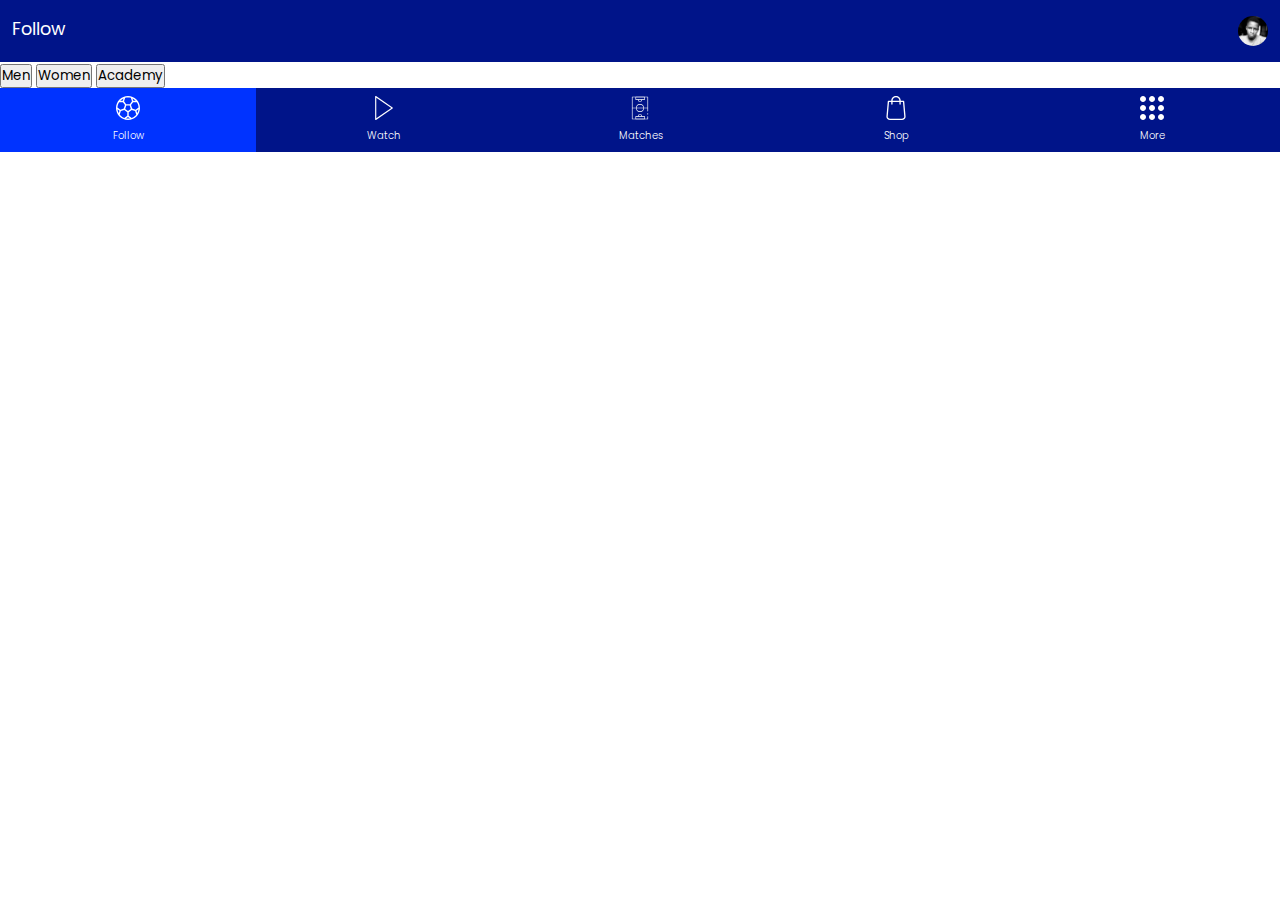
==== pages/matches.html @ c403ca32 "Third commit" ====
<!DOCTYPE html>
<html lang="en">
<head>
    <meta charset="UTF-8">
    <meta http-equiv="X-UA-Compatible" content="IE=edge">
    <meta name="viewport" content="width=device-width, initial-scale=1.0">
    <link rel="stylesheet" href="../css/style.css">
    <title>Document</title>
</head>
<body>

    <nav class="top-nav">
        <a href="#">Follow</a>

        <div class="profile-image">
            <img src="../images/7aq6eh.jpg" alt="">
        </div>
    </nav>

    <main>

        <div class="men-women-academy">

            <div class="box">
                <button class="card">Men</button>
                <button class="card">Women</button>
                <button class="card">Academy</button>
            </div>

        </div>

        <div class="men-schedule">
            <div class="schedule"></div>
            <div class="schedule"></div>
            <div class="schedule"></div>
            <div class="schedule"></div>
        </div>

        <div class="women-schedule">
            <div class="schedule"></div>
            <div class="schedule"></div>
            <div class="schedule"></div>
            <div class="schedule"></div>
        </div>

        <div class="academy-schedule">
            <div class="schedule"></div>
            <div class="schedule"></div>
            <div class="schedule"></div>
            <div class="schedule"></div>
        </div>
        

    </main>

    <footer class="bottom-nav">
        
        <button onclick="document.location='./index.html'" class="menu active">
            
            <span class="icons">
                <svg id="Layer_1" enable-background="new 0 0 511.533 511.533" height="512" viewBox="0 0 511.533 511.533" width="512" xmlns="http://www.w3.org/2000/svg"><path d="m436.621 74.912c-48.308-48.308-112.537-74.912-180.854-74.912s-132.547 26.604-180.855 74.912-74.912 112.537-74.912 180.855 26.604 132.546 74.912 180.854 112.537 74.912 180.854 74.912 132.547-26.604 180.854-74.912c48.308-48.308 74.912-112.537 74.912-180.854s-26.603-132.547-74.911-180.855zm.125 240.114 43.062-31.137c-3.574 28.944-12.662 56.616-26.732 81.786zm-20.201-22.413-71.515-23.563-24.828-76.415 44.441-60.748 80.028.136c22.188 33.721 34.863 72.757 36.635 113.762zm-160.778 25.933-59.706-43.379 22.806-70.189h73.801l22.806 70.189zm-89.237-49.577-71.628 23.199-64.651-47.027c1.886-40.986 14.672-79.987 36.961-113.654l80.007.091 44.13 61.006zm-108.384 96.142c-13.993-25.204-23.002-52.898-26.495-81.855l42.968 31.255zm362.893-263.128-53.077-.09-16.378-50.674c23.415 10.986 44.991 26.075 63.823 44.907 1.921 1.921 3.789 3.88 5.632 5.857zm-105.247-63.955 24.62 76.171-44.464 60.778h-80.31l-44.122-60.995 24.843-76.116c19.125-5.182 39.059-7.866 59.408-7.866 20.566 0 40.712 2.737 60.025 8.028zm-155.261 12.924-16.522 50.622-53.079-.06c1.703-1.817 3.427-3.619 5.196-5.388 18.988-18.988 40.766-34.166 64.405-45.174zm-81.13 345.779 24.751-76.025 71.621-23.197 64.993 47.22v75.288l-64.778 47.064c-29.628-11.17-56.803-28.614-79.863-51.674-5.957-5.957-11.526-12.198-16.724-18.676zm133.352 80.722 43.013-31.251 43.013 31.251c-14.029 2.692-28.414 4.08-43.013 4.08s-28.984-1.389-43.013-4.08zm122.791-10.371-64.778-47.064v-75.288l64.925-47.171 71.499 23.558 24.541 76.116c-5.083 6.298-10.519 12.371-16.323 18.175-23.061 23.06-50.236 40.504-79.864 51.674z"/>
                </svg>
            </span>
            
            <span class="description">
                Follow
            </span>

        </button>
        
        <button onclick="document.location='./pages/Watch.html'" class="menu">
            
            <span class="icons">
                <svg version="1.1" id="Capa_1" xmlns="http://www.w3.org/2000/svg" xmlns:xlink="http://www.w3.org/1999/xlink" x="0px" y="0px"
	 viewBox="0 0 41.999 41.999" style="enable-background:new 0 0 41.999 41.999;" xml:space="preserve">
<path d="M36.068,20.176l-29-20C6.761-0.035,6.363-0.057,6.035,0.114C5.706,0.287,5.5,0.627,5.5,0.999v40
	c0,0.372,0.206,0.713,0.535,0.886c0.146,0.076,0.306,0.114,0.465,0.114c0.199,0,0.397-0.06,0.568-0.177l29-20
	c0.271-0.187,0.432-0.494,0.432-0.823S36.338,20.363,36.068,20.176z M7.5,39.095V2.904l26.239,18.096L7.5,39.095z"/>
<g>
</g>
<g>
</g>
<g>
</g>
<g>
</g>
<g>
</g>
<g>
</g>
<g>
</g>
<g>
</g>
<g>
</g>
<g>
</g>
<g>
</g>
<g>
</g>
<g>
</g>
<g>
</g>
<g>
</g>
                </svg>

            </span>
            
            <span class="description">
                Watch
            </span>

        </button>
        
        <div onclick="document.location='./pages/matches.html'" class="menu">
            
            <span class="icons">
                <svg id="Icons" height="512" viewBox="0 0 74 74" width="512" xmlns="http://www.w3.org/2000/svg"><path d="m61 72h-48a1 1 0 0 1 -1-1v-68a1 1 0 0 1 1-1h48a1 1 0 0 1 1 1v43.53a1 1 0 0 1 -2 0v-42.53h-46v66h46v-6.53a1 1 0 0 1 2 0v7.53a1 1 0 0 1 -1 1z"/><path d="m61 57.47a1 1 0 0 1 -1-1v-2.94a1 1 0 0 1 2 0v2.94a1 1 0 0 1 -1 1z"/><path d="m51 12h-27a1 1 0 0 1 -1-1v-8a1 1 0 0 1 1-1h27a1 1 0 0 1 1 1v8a1 1 0 0 1 -1 1zm-26-2h25v-6h-25z"/><path d="m37 18a7.008 7.008 0 0 1 -7-7 1 1 0 0 1 2 0 5 5 0 0 0 10 0 1 1 0 0 1 2 0 7.008 7.008 0 0 1 -7 7z"/><path d="m51 72h-27a1 1 0 0 1 -1-1v-8a1 1 0 0 1 1-1h27a1 1 0 0 1 1 1v8a1 1 0 0 1 -1 1zm-26-2h25v-6h-25z"/><path d="m43 64a1 1 0 0 1 -1-1 5 5 0 0 0 -10 0 1 1 0 0 1 -2 0 7 7 0 0 1 14 0 1 1 0 0 1 -1 1z"/><path d="m61 38h-48a1 1 0 0 1 0-2h48a1 1 0 0 1 0 2z"/><path d="m37 49a12 12 0 1 1 12-12 12.013 12.013 0 0 1 -12 12zm0-22a10 10 0 1 0 10 10 10.011 10.011 0 0 0 -10-10z"/></svg>
            </span>
            
            <span class="description">
                Matches
            </span>

        </div>
        
        <button onclick="document.location='./pages/shop.html'" class="menu">
            
            <span class="icons">

                <svg version="1.1" id="Capa_1" xmlns="http://www.w3.org/2000/svg" xmlns:xlink="http://www.w3.org/1999/xlink" x="0px" y="0px"
	 viewBox="0 0 489 489" style="enable-background:new 0 0 489 489;" xml:space="preserve">
<g>
	<path d="M440.1,422.7l-28-315.3c-0.6-7-6.5-12.3-13.4-12.3h-57.6C340.3,42.5,297.3,0,244.5,0s-95.8,42.5-96.6,95.1H90.3
		c-7,0-12.8,5.3-13.4,12.3l-28,315.3c0,0.4-0.1,0.8-0.1,1.2c0,35.9,32.9,65.1,73.4,65.1h244.6c40.5,0,73.4-29.2,73.4-65.1
		C440.2,423.5,440.2,423.1,440.1,422.7z M244.5,27c37.9,0,68.8,30.4,69.6,68.1H174.9C175.7,57.4,206.6,27,244.5,27z M366.8,462
		H122.2c-25.4,0-46-16.8-46.4-37.5l26.8-302.3h45.2v41c0,7.5,6,13.5,13.5,13.5s13.5-6,13.5-13.5v-41h139.3v41
		c0,7.5,6,13.5,13.5,13.5s13.5-6,13.5-13.5v-41h45.2l26.9,302.3C412.8,445.2,392.1,462,366.8,462z"/>
</g>
<g>
</g>
<g>
</g>
<g>
</g>
<g>
</g>
<g>
</g>
<g>
</g>
<g>
</g>
<g>
</g>
<g>
</g>
<g>
</g>
<g>
</g>
<g>
</g>
<g>
</g>
<g>
</g>
<g>
</g>
                </svg>

            </span>
            
            <span class="description">
                Shop
            </span>

        </button>
        
        <button onclick="document.location='./pages/more.html'" class="menu">
            
            <span class="icons">
                <svg height="448pt" viewBox="0 0 448 448" width="448pt" xmlns="http://www.w3.org/2000/svg"><path d="m280 56c0 30.929688-25.070312 56-56 56s-56-25.070312-56-56 25.070312-56 56-56 56 25.070312 56 56zm0 0"/><path d="m280 392c0 30.929688-25.070312 56-56 56s-56-25.070312-56-56 25.070312-56 56-56 56 25.070312 56 56zm0 0"/><path d="m280 224c0 30.929688-25.070312 56-56 56s-56-25.070312-56-56 25.070312-56 56-56 56 25.070312 56 56zm0 0"/><path d="m448 56c0 30.929688-25.070312 56-56 56s-56-25.070312-56-56 25.070312-56 56-56 56 25.070312 56 56zm0 0"/><path d="m448 392c0 30.929688-25.070312 56-56 56s-56-25.070312-56-56 25.070312-56 56-56 56 25.070312 56 56zm0 0"/><path d="m448 224c0 30.929688-25.070312 56-56 56s-56-25.070312-56-56 25.070312-56 56-56 56 25.070312 56 56zm0 0"/><path d="m112 56c0 30.929688-25.070312 56-56 56s-56-25.070312-56-56 25.070312-56 56-56 56 25.070312 56 56zm0 0"/><path d="m112 392c0 30.929688-25.070312 56-56 56s-56-25.070312-56-56 25.070312-56 56-56 56 25.070312 56 56zm0 0"/><path d="m112 224c0 30.929688-25.070312 56-56 56s-56-25.070312-56-56 25.070312-56 56-56 56 25.070312 56 56zm0 0"/></svg>
            </span>
            
            <span class="description">
                More
            </span>

        </button>
    </footer>

    <script src="../JS/app.js"></script>
</body>
</html>
---- css/style.css ----
@import url('https://fonts.googleapis.com/css2?family=Poppins:ital,wght@0,100;0,200;0,300;0,400;0,500;0,600;0,700;0,800;0,900;1,100;1,200;1,300;1,400;1,500;1,600;1,700;1,800;1,900&display=swap');

* {
    margin: 0;
    padding: 0;
    box-sizing: border-box;
    font-family: 'Poppins', sans-serif; 
}

body {
    width: 100%;
    
}

.top-nav {
    display: flex;
    justify-content: space-between;
    background-color: #001489;
    padding: 16px 12px;
    width: 100%;
    position: sticky;
    top: 0;
}

.top-nav a {
    font-size: 1.1em;
    text-decoration: none;
    color: #fff;
    cursor: pointer;
}

.top-nav .profile-image {
    width: 30px;
    height: 30px;
    border-radius: 50%;
    overflow: hidden;
}

.top-nav .profile-image img {
    width: 100%;
}

/* main section */

main {
    display: grid;
    grid-template-columns: 1fr;
}

main > .latest {
    width: 100%;
    height: 360px;
    background-image: url("../images/E08u3syXMAMa49-.jpg");
    background-size: cover;
    background-position: center;
    /* position: relative; */
    overflow: hidden;
    display: flex;
    align-items: flex-end;
}

main > .latest > .title {
    display: flex;
    flex-direction: column;
    justify-content: center;
    /* position: absolute; */
    bottom: 0px;
    padding: 12px;
}

main > .latest > .title > h3 {
    color: #fff1f1;
    font-size: 24px;
    font-weight: 600;
    line-height: 30px;
    margin-bottom: 10px;
}

main > .latest > .title > a {
    font-size: 12px;
    color: #fff;
}

main > .other-feed {
    padding:12px;
}

main > .other-feed > .feed {
    display: flex;
    justify-content: center;
    flex-direction: column;
    width: 100%;
    height: 300px;
    background-color: transparent;
    margin: 6px 0px 10px 0px;
}

main > .other-feed > .feed > .article-image {
    width: 100%;
    height: 300px;
    overflow: hidden;
}

main > .other-feed > .feed > .article-image > img {
    width: 100%;
}

main > .other-feed > .feed > .headline {
    width: 100%;
    display: flex;
    justify-content: center;
    flex-direction: column;
    padding: 10px 0;
}

main > .other-feed > .feed > .headline > p {
    color: #001489;
    font-size: 15px;
    font-weight: 500;
    margin-bottom: 5px;
}

main > .other-feed > .feed > .headline > small {
    font-size: 13px;
    margin-bottom: 5px;
}

main > .other-feed > .feed > .headline > span, a {
    width: 180px;
    font-size: 12px;
    color: #555;
}






.bottom-nav {
    width: 100%;
    display: flex;
    align-items: center;
    background-color:#001489;
    position: sticky;
    bottom: 0px;
}

.bottom-nav > .menu {
    width: 100%;
    display: flex;
    flex-direction: column;
    align-items: center;
    padding: 8px 12px;
    justify-content: center;
    background-color: #001489;
    border: none;
    outline: none;
}

.bottom-nav > .menu.active {
    background-color: 
    #0033ff;
}

.bottom-nav > .menu > .icons {
    display: grid;
    place-items: center;
    margin-bottom: 8px;
}

.bottom-nav > .menu > .icons > svg {
    width: 24px;
    height: 24px;
    fill: #fff;
}

.bottom-nav > .menu > .description {
    color: #fff;
    font-size: 10px;
    font-weight: 300;
}
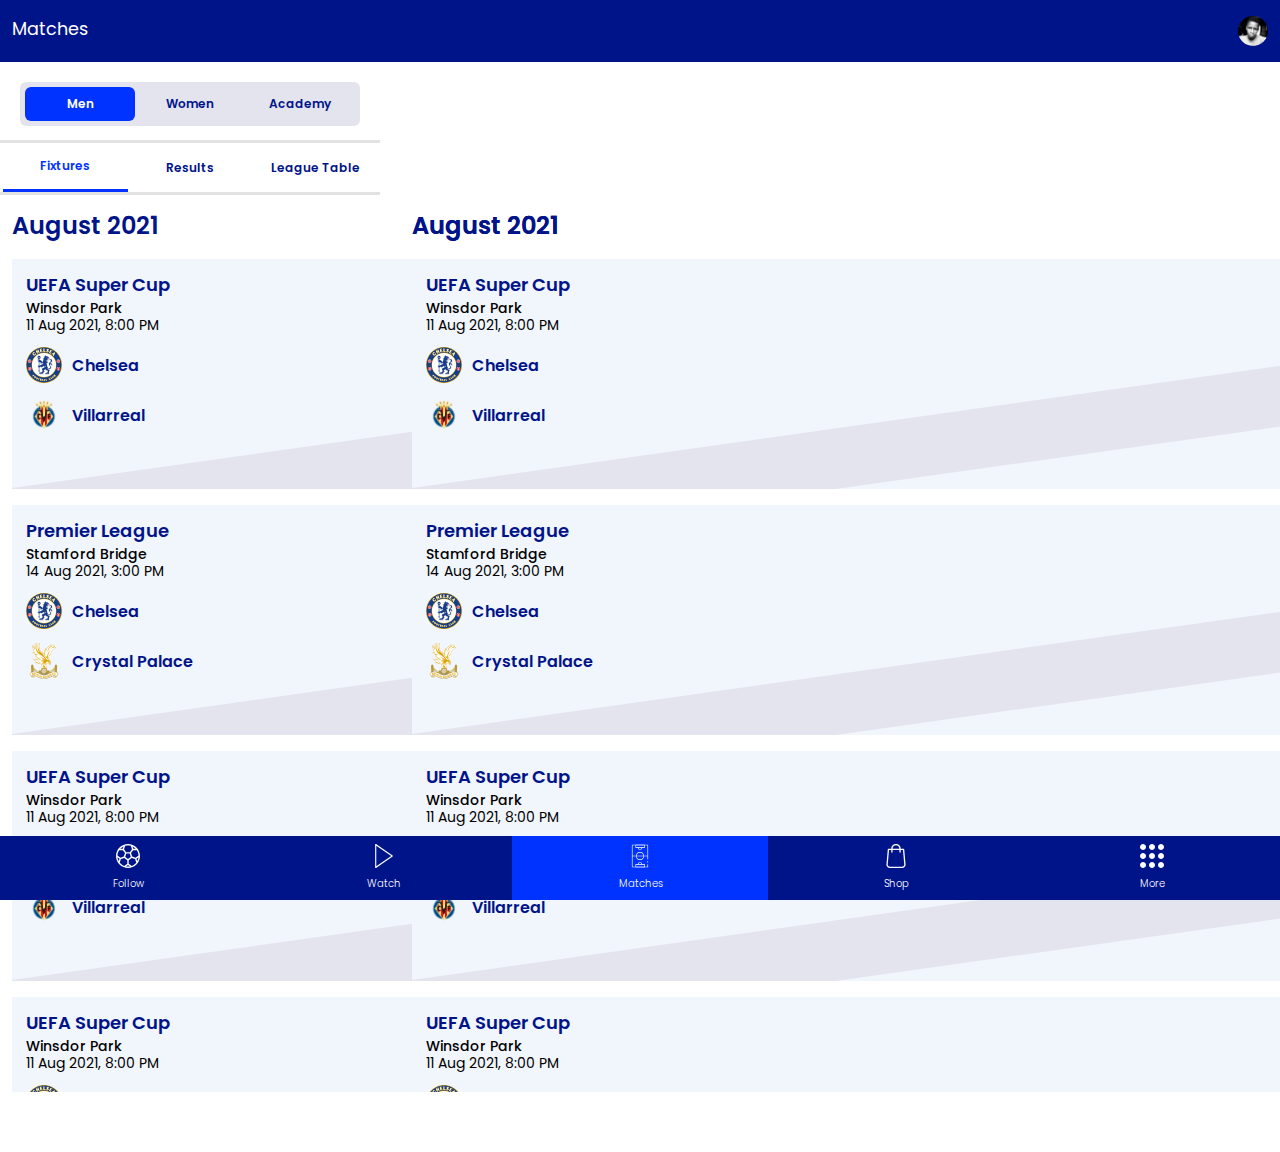
==== commit 64ce627a: "Latest update" ====
--- a/pages/matches.html
+++ b/pages/matches.html
@@ -4,13 +4,13 @@
     <meta charset="UTF-8">
     <meta http-equiv="X-UA-Compatible" content="IE=edge">
     <meta name="viewport" content="width=device-width, initial-scale=1.0">
-    <link rel="stylesheet" href="../css/style.css">
+    <link rel="stylesheet" href="../css/matches.css">
     <title>Document</title>
 </head>
 <body>
 
-    <nav class="top-nav">
-        <a href="#">Follow</a>
+    <nav  class="top-nav">
+        <a href="#">Matches</a>
 
         <div class="profile-image">
             <img src="../images/7aq6eh.jpg" alt="">
@@ -19,43 +19,6476 @@
 
     <main>
 
-        <div class="men-women-academy">
-
-            <div class="box">
-                <button class="card">Men</button>
-                <button class="card">Women</button>
-                <button class="card">Academy</button>
+		<div class="tab">
+			<div class="men-women-academy">
+	
+				<div class="box">
+					<button class="card active">Men</button>
+					<button class="card">Women</button>
+					<button class="card">Academy</button>
+				</div>
+	
+			</div>
+            <div class="frt">
+                <button class="frt-box fixture active">Fixtures</button>
+                <button class="frt-box result">Results</button>
+                <button class="frt-box table">League Table</button>
             </div>
-
-        </div>
-
-        <div class="men-schedule">
-            <div class="schedule"></div>
-            <div class="schedule"></div>
-            <div class="schedule"></div>
-            <div class="schedule"></div>
-        </div>
-
-        <div class="women-schedule">
-            <div class="schedule"></div>
-            <div class="schedule"></div>
-            <div class="schedule"></div>
-            <div class="schedule"></div>
-        </div>
-
-        <div class="academy-schedule">
-            <div class="schedule"></div>
-            <div class="schedule"></div>
-            <div class="schedule"></div>
-            <div class="schedule"></div>
-        </div>
-        
-
+		</div>
+
+			<div class="rank">
+
+				<div class="group men active">
+
+                	<div class="fixtures">
+
+                    	<h1>August 2021</h1>
+
+                    	<div class="schedule">
+
+                        <h4 class="competition">
+                            UEFA Super Cup
+                        </h4>
+
+                        <p class="venue">
+                            Winsdor Park
+                        </p>
+
+                        <p class="date-time">
+                            11 Aug 2021, 8:00 PM
+                        </p>
+
+                        <div class="clubs-date">
+
+                            <div class="clubs">
+
+                                <div class="home team">
+
+                                    <div class="badge">
+                                        <svg version="1.1" id="Chelsea" xmlns="http://www.w3.org/2000/svg" xmlns:xlink="http://www.w3.org/1999/xlink" x="0px" y="0px"
+	 viewBox="0 0 1860 1860" style="enable-background:new 0 0 1860 1860;" xml:space="preserve">
+<style type="text/css">
+	.st0{fill:#DEA600;}
+	.st1{fill:#153D8A;}
+	.st2{fill:#FFFFFF;}
+	.st3{fill:#DADADA;}
+	.st4{fill:#E30613;}
+	.st5{fill:#728AB9;}
+</style>
+<path class="st0" d="M1860,930c0,513.6-416.4,930-930,930S0,1443.6,0,930C0,416.4,416.4,0,930,0S1860,416.4,1860,930z"/>
+<path class="st1" d="M1829,930c0,496.5-402.5,899-899,899c-496.5,0-899-402.5-899-899C31,433.5,433.5,31,930,31
+	C1426.5,31,1829,433.5,1829,930z"/>
+<path class="st0" d="M1570.7,930c0,353.8-286.8,640.6-640.7,640.6c-353.8,0-640.7-286.8-640.7-640.6
+	c0-353.9,286.8-640.7,640.7-640.7C1283.9,289.3,1570.7,576.2,1570.7,930z"/>
+<path class="st2" d="M1551.3,930c0,343.1-278.1,621.3-621.3,621.3c-343.1,0-621.3-278.1-621.3-621.3
+	c0-343.1,278.1-621.3,621.3-621.3C1273.1,308.8,1551.3,586.9,1551.3,930z"/>
+<g>
+	<path class="st0" d="M397.7,1466c6.9,6.6,23.8,22.6,23.8,22.6l16.2-17.1l-48.4-46.1l-6.2,6.5l-64.9,68.1l24.6,23.5
+		c0,0,20.9-21.9,28.5-29.8c6.4,6.1,21.6,20.6,21.6,20.6l16.2-17c0,0-15.3-14.6-21.6-20.6C391.6,1472.4,393.6,1470.3,397.7,1466z"/>
+	<path class="st0" d="M514.3,1543.7c-2.2-13.1-9.5-24.6-20.6-32.5c-11-7.8-24.3-11-37.3-8.8c-14.1,2.4-26.7,10.6-35.6,23
+		c-8.9,12.5-12.5,27.1-10.1,41.2c2.2,13,9.5,24.5,20.5,32.4c11.1,7.9,24.4,11,37.5,8.8c14.1-2.4,26.7-10.6,35.6-23
+		c7.1-10,10.8-21.3,10.8-32.6C515,1549.4,514.8,1546.5,514.3,1543.7z M444.9,1579.9c-11.3-8-2-24.7,4.6-34
+		c6.6-9.2,19.3-23.6,30.6-15.5c11.8,8.4,0.8,26.6-4.5,34.1C470.2,1571.9,456.7,1588.3,444.9,1579.9z"/>
+	<path class="st0" d="M590.3,1569.5c-26-13.2-56.1-2.4-70,25c-6.9,13.7-8.3,28.7-3.8,42.3c4.1,12.5,13.1,22.8,25.2,28.9
+		c12.1,6.2,25.8,7.3,38.3,3.1c13.5-4.4,24.8-14.4,31.7-28.1C625.6,1613.3,616.4,1582.7,590.3,1569.5z M561.5,1645.7
+		c-3,1-6,0.7-9.2-0.9c-5.2-2.6-7-7.3-7-12.6c0-7.3,3.5-15.8,6.5-21.7c5.1-10.1,15.5-26.2,27.9-19.9c3.3,1.7,5.2,3.8,6.2,6.9
+		c2,6.2,0,16.5-5.6,27.5C574.8,1635.9,567.8,1643.6,561.5,1645.7z"/>
+	<path class="st0" d="M644,1607.2l-4.8,13.7c0,0,12.3,4.3,16,5.6c-4.7,13.4-26.3,75.1-26.3,75.1l32.1,11.3c0,0,21.6-61.7,26.3-75
+		c3.7,1.3,16,5.6,16,5.6l7.8-22.2l-64.1-22.5L644,1607.2z"/>
+	<path class="st0" d="M777.3,1637l-43.4-9.1l-1.8,8.8l-19.4,92.1l44.1,9.3c14.1,3,23.4-0.5,28.7-4c6.7-4.4,11.4-11.5,13.2-20.1
+		c0.5-2.3,0.7-4.6,0.7-6.9c0-6.2-2-11.8-5.5-16.6c5-3.9,8.5-9.5,10-16.5c0.4-1.8,0.6-3.8,0.6-5.9
+		C804.5,1656.2,797.8,1641.3,777.3,1637z M765.3,1707.2c-0.4,2.1-1.3,4.9-2.9,5.9c-1.5,1-4.3,1.1-8,0.3c0,0-1.7-0.4-3.6-0.8
+		c1.4-6.6,2.3-11.1,3.7-17.7c1.9,0.4,4.3,0.9,4.3,0.9c5.7,1.2,6.8,5.4,6.8,8.5C765.6,1705.6,765.5,1706.6,765.3,1707.2z M762.3,1658
+		c3.8,0.9,6.6,2.3,7.7,3.9c0.5,0.8,0.7,1.8,0.7,3c0,0.8-0.1,1.7-0.3,2.7c-0.6,2.7-1.4,6.5-8.9,4.9c0,0-0.9-0.2-2.2-0.5
+		C760.6,1666.4,761.1,1663.6,762.3,1658z"/>
+	<path class="st0" d="M857.3,1652l-47.1,96.4l26.9,2c0,0,7.3-15.3,10.2-21.5c5.7,0.4,11.4,0.9,17,1.3c2.1,6.4,7.3,22.8,7.3,22.8
+		l35.8,2.8l-40-124L857.3,1652z"/>
+	<path class="st0" d="M963.5,1729c-0.6-14.1-3.3-78.3-3.3-78.3l-9,0.4l-25,1.1l4.3,103l68.1-2.9l-1-24.7
+		C997.6,1727.5,973.2,1728.6,963.5,1729z"/>
+	<path class="st0" d="M1056.7,1719.1c-2.2-13.9-12.1-77.4-12.1-77.4l-8.9,1.4l-24.7,3.9l16,101.9l67.3-10.6l-3.8-24.4
+		C1090.4,1713.8,1066.3,1717.6,1056.7,1719.1z"/>
+	<path class="st0" d="M1251.7,1650.5c-0.3,8.9-5.5,16.5-13.6,19.7c-4.5,1.8-8.8,1.8-13,0c-6.6-2.8-12.8-10-16.4-19.2
+		c-4.3-10.9-5.2-20-2.4-26.5c2-4.6,5.8-7.9,11.6-10.3c6.3-2.5,12.4-0.2,20.6,4.7l7.5,4.4l12.5-19.8l-7.4-4.9
+		c-13.7-9-30.6-10.8-45.3-5c-13.6,5.4-24.2,15.5-29.7,28.5c-5.6,13.2-5.6,28.3,0.1,42.5c10.8,27.1,41.4,40.4,68.2,29.7
+		c19.3-7.7,30.3-22.4,31.6-42.4l0.6-9l-24.6-1.8L1251.7,1650.5z"/>
+	<path class="st0" d="M1331,1622.4c-6.9-12.3-38.2-68.4-38.2-68.4l-7.9,4.4l-21.8,12.2l50.3,90l59.5-33.2l-12.1-21.6
+		C1360.8,1605.8,1339.5,1617.6,1331,1622.4z"/>
+	<path class="st0" d="M1397.1,1483.7l-7.3,5.3l-12.8,9.4l41.7,56.9c1.9,2.6,1.9,4.3,1.8,5.3c-0.4,3-3.5,6.1-6.2,8.1
+		c-1.3,0.9-4.2,2.1-7.3,1.7c-2.1-0.3-3.9-1.5-5.4-3.5l-41.3-56.3l-27.4,20.1l41,56c6.1,8.3,13.7,13.2,22.5,14.5
+		c9.9,1.5,21.2-1.8,31.6-9.5c21.5-15.7,21.2-36.7,11.8-49.5L1397.1,1483.7z"/>
+	<path class="st0" d="M1522.4,1463c-6.3-6.6-14.1-9.5-22.3-9.1c-0.5-6.4-2.9-12.5-7.9-17.6c-8.6-8.9-27.8-15.8-45.5,1.4l-31.8,30.8
+		l71.7,74l32.4-31.4c10.3-10,12.6-19.7,12.7-26C1531.8,1477.2,1528.5,1469.3,1522.4,1463z M1468.2,1460.5c1.1,1.1,2.3,2.4,2.3,4.3
+		c0,1.5-0.8,3.4-3.3,5.7c0,0-0.7,0.7-1.6,1.6c-4-4.1-5.9-6.1-10-10.3C1462.9,1455.3,1465.9,1458.1,1468.2,1460.5z M1485.2,1486
+		c5.8-5.6,11.4-0.7,13,1c1.5,1.5,3.3,3.8,3.3,5.7c0,0,0,0,0,0c0,1.8-1.5,4.2-4.2,6.8c0,0-1.2,1.2-2.7,2.6c-4.7-4.9-7.9-8.1-12.6-13
+		C1483.4,1487.7,1485.2,1486,1485.2,1486z"/>
+</g>
+<g>
+	<path class="st2" d="M397.5,1456.4c2.8,2.7,23.7,22.6,23.7,22.6l6.9-7.2l-38.6-36.8l-1.6,1.6l-60.2,63.2l14.8,14.2
+		c0,0,25.7-26.9,28.4-29.8c2.8,2.6,21.7,20.7,21.7,20.7l6.9-7.3c0,0-18.9-18-21.7-20.6C380.4,1474.3,395,1459,397.5,1456.4z"/>
+	<path class="st2" d="M489.8,1516.8c-9.6-6.8-21-9.5-32.3-7.6c-12.3,2.1-23.4,9.3-31.2,20.3c-7.8,11-11,23.9-8.9,36.1
+		c1.9,11.3,8.2,21.2,17.8,28c9.6,6.8,21.1,9.5,32.4,7.7c12.3-2.1,23.3-9.3,31.2-20.3c6.2-8.8,9.5-18.8,9.5-28.7c0-2.5-0.2-5-0.6-7.4
+		C505.7,1533.6,499.4,1523.6,489.8,1516.8z M481,1568.4c-6.5,9.1-23.3,28.9-40.1,17c-16.7-11.9-3.4-34.3,3-43.4
+		c6.5-9.1,23.3-28.9,40-17.1C500.7,1536.9,487.5,1559.3,481,1568.4z"/>
+	<path class="st2" d="M587.3,1575.6c-22.6-11.4-48.8-1.9-60.9,22.1c-6.1,12.1-7.3,25.2-3.4,37.1c3.6,10.8,11.3,19.7,21.8,25
+		c10.5,5.3,22.3,6.3,33.2,2.7c11.8-3.9,21.7-12.7,27.8-24.7C617.8,1613.7,609.9,1587,587.3,1575.6z M549.2,1650.7
+		c-18.3-9.2-8.5-33.4-3.5-43.3c5-10,18.7-32.1,37-22.9c4.8,2.4,8.1,6.1,9.6,10.8c3.6,11-2.2,25.1-6,32.6
+		c-3.8,7.5-11.8,20.6-22.7,24.2C558.9,1653.7,554.1,1653.2,549.2,1650.7z"/>
+	<path class="st2" d="M650.4,1609.4l-2.6,7.3c0,0,12.8,4.5,16,5.6c-1.4,4-26.3,75.1-26.3,75.1l19.4,6.8c0,0,24.9-71,26.3-75
+		c3.2,1.1,16,5.6,16,5.6l3.3-9.4l-51.3-18L650.4,1609.4z"/>
+	<path class="st2" d="M775.9,1643.6l-36.7-7.8l-0.5,2.2l-18,85.4l37.5,7.9c9.5,2,17.4,1,23.6-3c5.3-3.5,8.9-9,10.3-15.9
+		c0.4-1.8,0.6-3.6,0.6-5.4c0-7.5-3.7-13.8-10.3-18.3c7.7-2.2,13.2-7.9,14.9-16.2c0.3-1.3,0.5-2.9,0.5-4.6
+		C797.8,1659.4,793.3,1647.3,775.9,1643.6z M763,1651.1c6.2,1.3,10.5,3.7,12.7,7.1c1.2,1.9,1.8,4.1,1.8,6.7c0,1.3-0.1,2.6-0.5,4.1
+		c-2.4,11.4-11.6,11.2-16.8,10.1c0,0-5.6-1.2-8.8-1.8c0.7-3.6,5-23.8,5.8-27.3C759.5,1650.4,763,1651.1,763,1651.1z M760.2,1689.3
+		c10.4,2.2,12.1,10.4,12.1,15.4c0,2.2-0.3,3.7-0.4,3.9c-1.1,5-3,8.3-5.8,10.2c-3.1,2-7.5,2.4-13,1.3c0,0-6.7-1.4-10.3-2.1
+		c0.8-3.6,5.8-27.3,6.5-30.9C752.4,1687.6,760.2,1689.3,760.2,1689.3z"/>
+	<path class="st2" d="M863.4,1655l-42.7,87.5l12.3,0.9c0,0,9.1-19,10.2-21.5c2.6,0.2,23.6,1.8,26.1,2c0.8,2.5,7.3,22.8,7.3,22.8
+		l21.2,1.6l-31.8-98.4L863.4,1655z M858.7,1690.1c2.1,6.6,6,19.3,7.3,23.5c-4.2-0.3-13.9-1.1-18.1-1.4
+		C849.8,1708.3,855.7,1696.3,858.7,1690.1z"/>
+	<path class="st2" d="M957,1736c-0.2-4.3-3.3-78.3-3.3-78.3l-2.2,0.1l-18.3,0.8l3.7,89.5l54.6-2.3l-0.5-11.2
+		C991.1,1734.6,960.9,1735.9,957,1736z"/>
+	<path class="st2" d="M1051.1,1726.8c-0.7-4.2-12.1-77.4-12.1-77.4l-2.2,0.3l-18,2.9l13.9,88.4l54-8.5l-1.7-11.1
+		C1084.8,1721.5,1054.9,1726.2,1051.1,1726.8z"/>
+	<path class="st2" d="M1258.4,1650.7c-0.3,11.6-7.2,21.5-17.9,25.8c-6.2,2.5-12.3,2.4-18.2-0.1c-8.4-3.6-15.7-11.9-20-22.9
+		c-5-12.6-5.8-23.5-2.3-31.7c2.7-6.2,7.8-10.9,15.3-13.9c9.8-3.9,18.9,0.6,26.5,5.1l1.9,1.1l5.5-8.6l-1.8-1.2
+		c-11.9-7.8-26.5-9.4-39.1-4.4c-11.9,4.8-21.2,13.6-26,24.9c-4.9,11.5-4.9,24.8,0.1,37.3c9.4,23.6,36.1,35.2,59.4,25.9
+		c16.9-6.8,26.2-19.1,27.4-36.6l0.2-2.2l-10.9-0.8L1258.4,1650.7z"/>
+	<path class="st2" d="M1328.4,1631.6c-2.1-3.7-38.2-68.4-38.2-68.4l-2,1.1l-15.9,8.9l43.7,78.2l47.7-26.6l-5.5-9.8
+		C1358.2,1615,1331.8,1629.7,1328.4,1631.6z"/>
+	<path class="st2" d="M1395.7,1493.1l-1.8,1.3l-7.3,5.3l37.7,51.4c2.5,3.4,3.5,6.9,3,10.3c-0.9,6.1-6.5,10.8-8.9,12.5
+		c-2.7,2-7.5,3.7-12.3,2.9c-4-0.6-7.2-2.7-9.8-6.2L1359,1520l-16.6,12.1l37.1,50.5c5,6.8,11.1,10.8,18,11.8
+		c11,1.7,21.4-4.5,26.6-8.3c17.9-13.1,18.1-29.6,10.4-40L1395.7,1493.1z"/>
+	<path class="st2" d="M1517.5,1467.7c-6.9-7.2-15.8-8.8-25-5.2c0.7-2.2,1.2-4.4,1.2-6.5c0-5.4-2.1-10.5-6.4-14.9
+		c-5.8-6-20.7-13.3-36,1.5l-27,26.2l62.3,64.3l27.5-26.7c7-6.7,10.6-13.9,10.7-21.2C1525,1478.8,1522.5,1472.8,1517.5,1467.7z
+		 M1477.3,1464.9c0,4.5-2.9,8.2-5.3,10.5c0,0-4.1,4-6.5,6.3c-2.5-2.6-16.9-17.4-19.4-20.1c1.7-1.6,4.3-4.2,4.3-4.2
+		c8.4-8.2,15.8-8.7,22.6-1.7C1476.2,1459,1477.3,1462.1,1477.3,1464.9z M1494.5,1511.6c-2.6-2.6-19.4-20-22-22.7
+		c2.2-2.2,8-7.8,8-7.8c11-10.6,22.1,0.6,22.6,1.1c3.5,3.6,5.2,7,5.2,10.4c0,0,0,0.1,0,0.1c-0.1,3.7-2.2,7.5-6.2,11.5
+		C1502,1504.3,1496.7,1509.5,1494.5,1511.6z"/>
+</g>
+<g>
+	<path class="st0" d="M516.8,317.3l-37.6,10.2l4.3,13.5c5.2,16.3,0.5,33.4-12.2,44.6c-7.1,6.2-15.3,9-24.3,8.4
+		c-13.7-0.9-29.1-9.8-41.3-23.7c-14.4-16.4-21.5-32.3-20.6-45.7c0.6-9.8,5.4-18.4,14.5-26.4c10.1-8.8,22.9-8.5,40.2-5l12.8,2.5
+		l8.3-36l-12.9-3.2c-27.8-6.9-56.9-0.1-77.6,18c-40.6,35.5-43.9,93.5-7.7,134.9c33.6,38.5,92,42.7,130,9.4
+		c27.4-23.9,36.9-54.5,27.6-88.4L516.8,317.3z"/>
+	<path class="st0" d="M618.9,128.8l-38.4,18.1c0,0,21.4,45.4,28.8,61.1c-11,5.2-21.6,10.2-32.5,15.3c-7.4-15.6-28.8-61.1-28.8-61.1
+		l-50.6,23.9l77,163.3l50.6-23.9c0,0-23.8-50.5-31.5-66.9c11-5.2,21.6-10.2,32.5-15.3c7.7,16.3,31.5,66.9,31.5,66.9l50.6-23.9
+		l-77-163.3L618.9,128.8z"/>
+	<path class="st0" d="M790.1,230c-2.5-12.2-4.9-24.5-7.4-36.7c15.6-3.2,57.1-11.5,57.1-11.5l-7.3-36.3c0,0-41.5,8.4-57.1,11.5
+		c-2.3-11.1-4.1-20.4-6.4-31.5c16.2-3.3,60.6-12.3,60.6-12.3L822.3,77L809,79.6l-102.2,20.7l35.7,177L859,253.8l-7.3-36.3
+		C851.6,217.5,806.4,226.6,790.1,230z"/>
+	<path class="st0" d="M955.2,72.8l-55.9-1.2L899,85.1l-3.5,167l117.5,2.4l0.8-39.1c0,0-45.1-1-61.6-1.3
+		C952.7,192.1,955.2,72.8,955.2,72.8z"/>
+	<path class="st0" d="M1136.6,163.8c-14.5-10.7-18.8-14.9-17.3-20.8c0.7-3,4-12.7,14.4-10.1c6.3,1.6,12.5,4.9,15.3,18.4l3.1,15
+		l37-12.5l-2.3-11.7c-4.5-22.9-23.9-42.3-48.1-48.4c-17.4-4.3-34.8-2-49.1,6.6c-13.1,7.9-22.4,20.3-26,35
+		c-9.3,37,15.7,54.8,32.2,66.6c16.9,12.1,21.2,16.8,18.6,26.9c-0.8,3.2-2.7,5.7-5.6,7.4c-3.4,2-7.6,2.7-11.1,1.8
+		c-8.8-2.2-12.7-6.4-16.5-17.9l-4.5-13.8l-37.1,15.2l3.6,11.8c6.9,22.9,23.5,37.3,50.7,44.1c30.5,7.6,67.6-6.4,76.7-43.1
+		C1180.3,195.9,1154,176.6,1136.6,163.8z"/>
+	<path class="st0" d="M1270.2,260.2c14.2,7.2,52,26.3,52,26.3l16.7-33c0,0-37.8-19.1-52-26.3c5.1-10.1,9.4-18.6,14.5-28.7
+		c14.7,7.5,55.2,27.9,55.2,27.9l16.7-33l-105.1-53.1l-6.1,12.1l-75.4,149.1l106,53.5l16.7-33c0,0-41.2-20.8-56-28.3
+		C1258.9,282.5,1264.6,271.2,1270.2,260.2z"/>
+	<path class="st0" d="M1479.5,277l-168.5,87.2l32.2,28c0,0,27.8-14.8,37.9-20.1c7.5,6.5,18.6,16.2,26,22.6
+		c-3.6,10.7-13.9,41-13.9,41l44.4,38.6l72-212.4L1479.5,277z"/>
+</g>
+<g>
+	<path class="st2" d="M510.5,328.3l-19.8,5.4l1.4,4.5c6.3,19.8,0.6,40.6-14.9,54.1c-8.9,7.8-19.3,11.4-30.8,10.6
+		c-16.3-1.1-33.6-10.9-47.5-26.8c-16-18.3-23.9-36.3-22.8-52.3c0.8-12.1,6.7-23,17.6-32.5c14.3-12.5,32.2-10.2,47.9-7.1l4.3,0.8
+		l4.4-18.8l-4.3-1.1c-25-6.2-51-0.1-69.5,16.1c-36.7,32.1-39.6,84.6-6.8,122.1c30.4,34.7,83,38.5,117.3,8.5
+		c24.9-21.8,33.3-48.5,24.8-79.2L510.5,328.3z"/>
+	<path class="st2" d="M622.7,136.9l-30.2,14.3c0,0,25.4,54,28.8,61.1c-6.5,3.1-42.4,20-48.9,23c-3.3-7.1-28.8-61.1-28.8-61.1
+		l-34.3,16.2l69.3,147l34.3-16.2c0,0-28.1-59.7-31.5-66.9c6.5-3.1,42.4-20,48.9-23c3.4,7.2,31.5,66.9,31.5,66.9l34.3-16.2l-69.3-147
+		L622.7,136.9z"/>
+	<path class="st2" d="M783,240.6c-1.4-7.1-9.5-47.3-11-54.4c7.5-1.5,57.1-11.5,57.1-11.5l-3.7-18.6c0,0-49.6,10-57.1,11.5
+		c-1.4-6.9-8.5-42.3-9.9-49.2c7.6-1.5,60.6-12.2,60.6-12.2l-3.8-18.6l-4.4,0.9l-93.4,18.8l32.2,159.3l98.7-19.9l-3.7-18.6
+		C844.6,228.1,790.6,239,783,240.6z"/>
+	<path class="st2" d="M946,81.6l-37.9-0.8l-0.1,4.5l-3.3,158l99.5,2.1l0.5-21.1c0,0-53.9-1.1-61.6-1.3
+		C943.2,214.6,946,81.6,946,81.6z"/>
+	<path class="st2" d="M1135.9,124.3c12.1,3,19,11.1,21.9,25.3l1,5l19.8-6.7l-0.8-3.9c-3.9-19.5-20.5-36.1-41.5-41.4
+		c-15-3.8-30.1-1.8-42.3,5.6c-11,6.6-18.8,17.1-21.9,29.4c-7.8,31,12.5,45.5,28.7,57.1c16.5,11.8,26.3,19.8,22.2,36.5
+		c-1.7,6.9-6.2,10.9-9.7,13c-5.4,3.2-12.1,4.3-17.9,2.8c-11.9-3-18.1-9.4-22.8-23.8l-1.5-4.6l-20.5,8.4l1.2,3.9
+		c6,19.6,20.5,32,44.3,38c26.2,6.6,58-5.3,65.8-36.5c8.2-32.7-13.4-48.5-30.7-61.3c-14.8-10.9-23.7-18.2-20.7-30.2
+		C1113.2,130.1,1122.1,120.8,1135.9,124.3z"/>
+	<path class="st2" d="M1297.4,186.3c6.9,3.5,55.2,27.9,55.2,27.9l8.6-16.9l-89-45l-2,4l-71.3,141.1l89.9,45.4l8.6-16.9
+		c0,0-49.1-24.8-56-28.3c3.2-6.4,21.7-43,25-49.5c6.8,3.5,52,26.3,52,26.3l8.6-16.9c0,0-45.2-22.8-52-26.3
+		C1277.9,224.8,1294.2,192.6,1297.4,186.3z"/>
+	<path class="st2" d="M1483.6,285L1327,366.1l17.5,15.2c0,0,33.2-17.6,37.9-20.1c3.9,3.4,31.4,27.4,35.3,30.7
+		c-1.7,5-14,40.9-14,40.9l29.7,25.8l60.5-178.5L1483.6,285z M1400.6,351.9c7.4-3.8,26.3-13.7,37.9-19.6
+		c-4.3,12.3-11.3,32.5-14.1,40.3C1418.3,367.3,1406.6,357.1,1400.6,351.9z"/>
+</g>
+<path class="st3" d="M1374.3,905.6c-12.8-34-57.1-48.8-98.9-33c-17.5,6.6-31.7,17.5-41.5,30.5c27.6-78.8,140.1-95.5,140.1-168.8
+	c0-122.9-174.5-88.4-149.1,0c0-40.1,63.9-47.5,63.9,0c0,47.5-111.4,78.6-111.4,158.9c0,88.5,88.5,96.6,79.5,177.5
+	c-1.5,14-16.5,32.3-38.2,32.3c-135.5,0-87.2-166.8-134.5-217.6l2.4-34.3c27.4,16.8,100.1-22.5,52.3-82.5c0,29.5-61.4,27.9-61.4-27.8
+	c0-75.4,70.5-36,73.9-19.4c-3.4-27.4-4.7-44.9-0.1-60.7c-38,12.2-41.5-9.7-36.7-18.2c5.5-9.8,12.9-21.3,27.7-21.3
+	c8,0,12.8,1.1,15.7,3.1c4.7,3.3,8.2-4.2,7.5,2.7c4.1-6.2,2.4,1.5,6.4-4.7c4-6.2,9.3-13.1,18.8-22.4l-0.4-13.9l11.1,4.1l10.6-17.2
+	c-11.5-23.7-27-12.3-38.5-41.8c-9.6-2.5-158.9,13.7-154.5-45.8c-12.2,0-41,6.7-23.1,30.9c-13.9,1.7-23.9-14.1-44.8,28.5
+	c26.2-4.9,12.6,24.4,12.6,32.7c0,54-71.8,53.1-71.8,27.8c-17.3,16.8-7.5,53.6,18.7,62.7c0,0-10,39.4-34.6,64.3
+	c-36.5-1.4-95.1-7.8-128.8-39.6c-14.5-13.7-26.1-21.2-35.9-25v-17.9c14.4-7,30.2-19.5,46.6-40.3c12.8-15.6,19.7-35.7,17.8-56.9
+	c-0.2-2.5-0.6-5-1.1-7.5c-0.1-0.8-0.3-1.5-0.5-2.3c-0.4-1.7-0.8-3.4-1.3-5.1c-0.2-0.8-0.5-1.7-0.7-2.5c-0.5-1.7-1.2-3.3-1.8-4.9
+	c-0.3-0.7-0.5-1.4-0.8-2c-0.9-2.1-1.9-4.2-3-6.3c-0.4-0.8-0.9-1.6-1.4-2.4c-0.7-1.2-1.5-2.5-2.3-3.7c-0.6-1-1.3-1.9-2-2.9
+	c-0.7-0.9-1.4-1.9-2.1-2.8c-0.8-1-1.6-2-2.4-3c-0.6-0.6-1.2-1.2-1.8-1.9c-2.1-2.3-4.4-4.5-6.8-6.6c-0.2-0.2-0.4-0.4-0.7-0.6
+	c-1.4-1.1-2.8-2.2-4.2-3.3c-0.4-0.3-0.7-0.5-1.1-0.8c-1.5-1.1-3.1-2.1-4.7-3.1c-0.1-0.1-0.2-0.1-0.3-0.2
+	c-15.3-9.4-33.9-14.3-53.5-12.8c-47.1,3.7-82.2,43.2-78.2,88c3.1,34.9,28.8,62.8,62.3,71.7c-11.8,6.6-21.7,10.3-23.9,10.3
+	c0.4,0.2,0.9,0.5,1.4,0.9c0.1,0.1,0.3,0.2,0.4,0.3c0.5,0.3,1,0.6,1.6,0.9c0.1,0.1,0.3,0.2,0.4,0.2c0.7,0.4,1.5,0.8,2.4,1.2
+	c0.1,0.1,0.3,0.1,0.4,0.2c0.8,0.4,1.6,0.7,2.4,1.1c0.2,0.1,0.5,0.2,0.7,0.3c2.1,0.8,4.4,1.6,6.9,2.3c0.3,0.1,0.7,0.2,1,0.3
+	c1,0.3,2.1,0.5,3.1,0.7c0.4,0.1,0.7,0.1,1.1,0.2c1.4,0.3,2.8,0.5,4.2,0.7c0.1,0,0.2,0,0.3,0v10.2c-0.5,0.1-1,0.2-1.5,0.3
+	c-15.3,2.5-25.3,7.2-29.8,20.9c-4.5,13.7,0.1,18.7,7.3,28.3c-6.1,10.8-22,14.9-1.2,38.9c-1.5,9,0.4,23.4,13.6,27.8
+	c4.3,1.4,7.9,2.2,11.7,2.9l0,179.6c-13.1,7-19.6,15.6-23.2,23.7c0,0-10.5-23.4-9.8,22.9c12-9.3,7.2,10.8,7.2,10.8
+	c-16.3,21.1,4.4,20,4.4,20c14-14,11.2,6.3,11.2,6.3c0,24.9,10.1,34.6,10.2,34.7l0,136.8l-11.9,0l0.1,37.8l20.9-0.1
+	c-11.7,4.9-19.4,16.4-18.3,29.2c1.4,16.1,16.3,28.1,33.2,26.8c16.9-1.4,29.5-15.5,28.1-31.6c-1-11.1-8.3-20.2-18.4-24.4l19.2,0
+	l-0.1-37.7l-11.5,0l0-121.4c2.4,1.2,5,2.2,7.7,2.8c1.1,0.2,2.2,0.4,3.4,0.5c0.5,0.1,1,0.1,1.5,0.1c-3.1-16,6.4-26.5,6.4-26.5
+	c4.9-7.4,12-13.1,20-17.1c24.1-12.1,57-9,66.8,10.6c62.2-16.4,115.8-79,115.8-79l30.7,52.2c-65,21.7-206.5,144.8-108.3,187.4
+	c-0.1,12.4-1.7,104.4-60.7,97.1c-85-10.5-106.2,24.7-89.9,64.2c-7.7,33.4,18,44.9,18,44.9c-3.9-19.3,5.4-35.2,40.6-35
+	c-0.2,35.1,22.5,41.4,22.5,41.4c0.2-30.1,21.1-41.2,39.6-41.1c-0.1,24.8,28.7,34.2,28.7,34.2s-7.3-28.5,25.3-34.2
+	c82.4-14.4,5-99.2,130.3-122.5c0,0-62.4-9.4-62.4-43.6c0-31,56.5-52.3,75.9-52.3c39.9,76.2,83.3,76.8,94.6,77.4
+	c17.7,19.7,11.7,86.2-13.7,84.9c-93.4-5-89.9,51.8-79.5,63.4c-1.2,22.1,15.9,34.8,15.9,34.8c0-23.6,22.5-30.2,51.3-28.7
+	c-1.5,28.8,16.9,33.2,16.9,33.2c0.5-29,22-34,37.3-33.2c-1.1,20.4,19.1,26.4,19.1,26.4s-2-25.9,25.2-25.9
+	c51.6,0-23.3-110.6,77.4-220c-88.5,40.9-135.6-61.4-135.6-81.1c45.5,53.2,192.9,63.9,192.9-27c0-86.8-95.5-119.2-50.8-152.4
+	c26-19.3,77.1,19.7,47.8,60C1363.8,980.2,1387.2,939.6,1374.3,905.6z M808.8,908.3c-33.3,19.6-55.7,44.4-86.1,55.3
+	c-4.6,1.6-8.3,2.1-11.5,1.9l0-169.5c8.1,0.8,29,3.6,53.4,13.7c24.2,13.2,24.2,40.5-6.4,47c19.3,37,86.2,18.9,100.8-11.2
+	c7.1-0.6,13.5,12.1,19.4,24.2C869.1,874.5,849.8,884.2,808.8,908.3z M1182.2,627.4c-3.6,5-7.3,9.9-10.4,14.2
+	c8.4,14.1,24.3,22.9,41.8,21.2c24.1-2.3,41.9-23.7,39.6-47.8c-0.1-0.9-0.3-1.7-0.4-2.5c-2.5,12.5-17.3,23.1-36,24.8
+	C1202.5,638.6,1189.7,634.5,1182.2,627.4z"/>
+<path id="body" class="st1" d="M643.2,525.4c0,0,0,0.1,0,0.1h0c0.4-0.9,0.8-1.8,1.2-2.7C644,523.7,643.6,524.5,643.2,525.4z
+	 M644.8,1236.3c0,0,0.1,0,0.1-0.1L644.8,1236.3C644.8,1236.2,644.8,1236.2,644.8,1236.3z M643.7,453L643.7,453L643.7,453L643.7,453z
+	 M631,1232.1l20.9-0.1c-2.5,1.1-4.8,2.5-6.9,4.1c2.1-0.8,4.3-1.2,6.6-1.2c10.5,0,18.9,8.5,18.9,18.9c0,10.5-8.5,18.9-18.9,18.9
+	c-8.5,0-15.5-5.6-18-13.2v1.7c1.4,16.1,16.3,28.1,33.2,26.7c16.9-1.3,29.5-15.5,28.1-31.6c-1-11.1-8.3-20.2-18.4-24.4l19.2-0.1
+	l-0.1-37.7l-11.5,0v-121.4c-11.2-5.8-17.7-18.5-15.2-31.5c7.2,0,13.6,1.8,17.9,4.8c-6.6,14.6,9.9,30.1,9.9,30.1
+	c-3.1-16,6.4-26.5,6.4-26.5c4.9-7.4,12-13.1,20-17.2c24.1-12.1,57-9,66.8,10.6c62.3-16.4,115.8-79,115.8-79l30.7,52.1
+	c71.8,0,46.9-53.8,42.2-58.6c16.5,0,39.8,12.2,39.8,39.2c0,66.2-192.4,75.6-192.4,156c0,33.7,33.4,46.6,33.4,46.6
+	c0,73.2-50.3,116.8-84.7,116.8c-55,0-97.1-11.1-97.1,48.8h19.2c-18.2,18.2-1.2,44.9-1.2,44.9c-3.9-19.2,5.4-35.2,40.5-35l21.9,0
+	c-13.9,13.9-5.8,35.1,0.6,41.4c0.2-30.1,21-41.2,39.6-41.1c6.7,0,15.9,0,15.9,0c-4.3,4.3,2.6,24.1,12.8,34.2c0,0-7.3-28.5,25.2-34.2
+	c82.4-14.4,5-99.1,130.3-122.5c0,0-62.4-9.4-62.4-43.6c0-31,56.5-52.3,75.9-52.3c15.3-2.2,29.8-1.6,42.4,1
+	c5,49.2,61.6,46.8,73.9,46.8c47.9,47.9-12.1,124.9-12.1,124.9c-73.6,0-102.7,10.2-102.7,53h13.9c-7.8,7.8-3.3,29.4,2,34.8
+	c0-23.6,22.5-30.2,51.3-28.7h15.2c-7.4,7.4-6.1,25.3,1.7,33.2c0.5-29,22-34,37.3-33.2h12.6c-4.7,4.7,0,19.9,6.5,26.4
+	c0,0-2-25.9,25.2-25.9c51.6,0-23.3-110.6,77.4-220c-88.5,40.9-135.6-61.4-135.6-81.1c45.5,53.2,192.9,63.9,192.9-27
+	c0-73.3-68-107.8-62.4-136.7c2-22.1,20.6-39.5,43.3-39.5c24,0,43.4,19.4,43.4,43.4c0,18.3-11.3,33.9-27.2,40.3c0,0,0,0,0.1,0
+	c-0.1,0-0.1,0.1-0.1,0.1c41.9-15.5,65.3-56.1,52.4-90.1c-12.8-34-57.1-48.8-98.9-33.1c-17.5,6.6-31.7,17.5-41.5,30.5
+	c27.6-78.8,140.1-95.5,140.1-168.8c0-122.9-174.5-88.5-149.1,0c0-1.3,0.1-2.6,0.2-3.9c4.5-50,93.8-60.2,93.8,4.9
+	c0,55.7-114.4,86.6-114.4,161.5c0,77,84.6,96.2,84.6,177.2c0,9.6-5.1,51.2-61.3,51.2c-54.2,0-80.3-30.3-95.1-69.9c0,0,0,0,0,0
+	c-27.6-53.3-17.5-136.6-48.6-169.9l2.5-34.3c27.4,16.8,100-22.5,52.3-82.5c0,29.5-61.4,27.8-61.4-27.8c0-75.4,70.4-36,73.9-19.4
+	c-3.4-27.4-4.7-44.9-0.1-60.7c-38,12.2-41.5-9.7-36.8-18.2c5.5-9.8,12.9-21.3,27.7-21.3c21.3,0,20,7.8,18.9,18.9
+	c8.2-12.3,10.5-21.6,29.5-40.2l-0.4-14l11.1,4.1l10.7-17.2c-11.5-23.8-27-12.3-38.5-41.8c-9.6-2.5-135-14.1-130.7-73.6
+	c-11.1,0-41.3,38.3-20.9,58.7c0,0-16.2,0-26.1,0c-13.9,1.7-46.4-8.1-67.3,34.5c51.4-51.4,84.8,71.2-9.9,71.2v0h0
+	c-14,0.1-25.9-5.8-26.8-15.6c-9.4,41.4,50.2,54.3,50.2,54.3c0,12.3-29.9,78.8-44.4,93.3c9.8,9.8,12.8,68.9-32.4,68.9
+	c16.3-44.1-31.7-81.5-78.2-106.2c0,0,0,0,0,0c-8.4-3.2-16.5-7.1-23.9-11.8h0c-28.6-13.1-51.9-20.4-51.9-20.4v-16.7v-17.9
+	c14.4-7.1,30.2-19.5,46.5-40.4c12.8-15.6,19.7-35.6,17.8-56.9c-0.2-2.5-0.6-5-1.1-7.5c-0.1-0.8-0.3-1.5-0.5-2.3
+	c-0.4-1.7-0.8-3.4-1.3-5.1c-0.2-0.8-0.5-1.6-0.8-2.5c-0.5-1.7-1.2-3.3-1.8-4.9c-0.3-0.7-0.5-1.3-0.8-2c-0.9-2.1-2-4.2-3-6.2
+	c-0.4-0.8-0.9-1.6-1.4-2.4c-0.7-1.2-1.5-2.4-2.3-3.6c-0.6-1-1.3-1.9-2-2.9c-0.7-0.9-1.4-1.9-2.1-2.8c-0.8-1-1.6-2-2.4-3
+	c-0.6-0.6-1.2-1.3-1.7-1.9c-2.2-2.3-4.4-4.5-6.9-6.6c-0.2-0.2-0.4-0.4-0.7-0.6c-1.4-1.1-2.8-2.2-4.2-3.3c-0.4-0.3-0.8-0.6-1.1-0.8
+	c-1.5-1.1-3.1-2.1-4.7-3.1c-0.1,0-0.2-0.1-0.3-0.2c-15.3-9.4-33.9-14.3-53.4-12.8c-4.2,0.3-8.3,1.1-12.4,2
+	c-27.1,10.4-46.9,42.2-46.9,79.8c0,35.4,17.5,65.6,42.3,77.7c0.4,0.1,0.7,0.2,1,0.3c-11.8,6.6-21.7,10.3-24,10.3
+	c0.4,0.2,0.9,0.5,1.4,0.9c0.1,0.1,0.3,0.1,0.4,0.2c0.5,0.3,1,0.6,1.6,0.9c0.1,0.1,0.3,0.2,0.4,0.2c0.7,0.4,1.5,0.8,2.4,1.2
+	c0.1,0.1,0.3,0.1,0.4,0.2c0.7,0.4,1.5,0.7,2.4,1c0.2,0.1,0.5,0.2,0.7,0.3c2.1,0.8,4.4,1.6,6.9,2.3c0.3,0.1,0.7,0.2,1,0.3
+	c1,0.3,2,0.5,3.1,0.7c0.4,0.1,0.7,0.2,1.1,0.2c1.4,0.3,2.8,0.5,4.2,0.7c0.1,0,0.2,0,0.3,0.1c9,0.8,19.6-1.5,19.6-1.5V649
+	c-1.6,0-15.7-4.6-19.6-8.4c-0.5,0.1-1,0.2-1.5,0.3c-15.3,2.5-25.3,7.2-29.8,20.9c-4.5,13.7,0.1,18.7,7.3,28.3
+	c-6.1,10.8-22,14.9-1.2,38.9c-1.5,9,0.4,23.5,13.6,27.8c4.3,1.4,7.9,2.2,11.7,2.9c7.8,0,19.6,6.5,19.6,22.7v154.4
+	c7.1,0.4,14.8,1.4,21.8,2V769c8.1,0.8,29,3.6,53.4,13.7c0.3,0.1,0.5,0.3,0.7,0.5c0,0,0,0,0-0.1c2.2,0.3,4.5,0.7,6.7,1.4
+	c16.3,5,26.4,19.1,22.6,31.6c-3.8,12.5-20.1,18.5-36.3,13.6c19.3,37,86.2,18.9,100.8-11.2c7.1-0.7,13.4,12.1,19.4,24.1
+	c0,0,16.8,6.4,58.3,6.4c0,0-168.1,107.3-216.7,107.3c-20.8,0-66.8,0-66.8,15.7c-12.7,0-30.9,21.5-30.9,33.8
+	c12-9.3,21.7-9.3,21.7-9.3c10.2,0,15.9,3,15.9,3c-3.7,3.7-20.5,22.6-20.5,37.3c14.1-14,20.2-14,20.2-14s14.7-1.9,19.9,3.4
+	c-3.5,3.5-9.7,16.3-9.7,31.3c0,0,8.7-16.8,19.6-16.8v161.3c0,5-22.3,9.7-31.4,9.7 M637.8,744c-4.1,0.2-6.1-5.2-6.1-7.2
+	c-0.1-2,1.5-7.5,5.6-7.6c9.8-0.4,29.5,4.4,29.6,6.3C666.9,737.5,647.7,743.6,637.8,744z M631.5,717.4c-5.7-0.4-7.6-8.1-7.4-10.8
+	c0.2-2.7,3.2-10.1,8.9-9.6c13.6,1,40,10.5,39.8,13.2C672.6,712.9,645.1,718.4,631.5,717.4z M629.1,683.3c-6.1-1.6-6.5-10.2-5.8-13.1
+	c0.8-2.9,5.4-10.2,11.5-8.6c14.4,3.8,40.9,19.3,40.2,22.1C674.2,686.5,643.6,687,629.1,683.3z M673.7,587.1c2.5-6,2-14.1,0.4-21.8
+	c-0.3,0-0.5,0-0.8,0c-17.3,0-31.4-14-31.4-31.4c-0.3-3,0.2-5.8,1.2-8.5l0,0h0c0-0.1,0-0.1,0-0.1c3.7-13.1,15.8-22.8,30.2-22.8
+	c17.3,0,31.4,14,31.4,31.4C704.8,554,690.7,572.4,673.7,587.1z"/>
+<path id="tongue" class="st4" d="M1144.7,614.5c8.4,14.1,24.3,22.9,41.8,21.2c24.1-2.3,41.9-23.7,39.6-47.8
+	c-0.1-0.8-0.2-1.7-0.4-2.5c-2.5,12.5-17.3,23.1-36,24.8c-14.2,1.3-27-2.8-34.5-9.9C1151.5,605.3,1147.8,610.3,1144.7,614.5z"/>
+<path id="eye" class="st2" d="M1086.1,533.2l15.2,0.8l-7.6,10.4C1093.7,544.4,1083.6,547.6,1086.1,533.2z M1049.9,533.2h21.9
+	c0,0-0.8,17.6,15.1,19.2l-3.4,5.6C1083.6,557.9,1040.7,546.8,1049.9,533.2z"/>
+<path id="highlights" class="st5" d="M675,683.7c0.7-2.8-25.8-18.3-40.2-22.1c-6.1-1.6-10.7,5.7-11.5,8.6
+	c-0.7,2.9-0.3,11.5,5.8,13.1C643.6,687,674.2,686.5,675,683.7z M672.8,710.1c0.2-2.7-26.2-12.2-39.8-13.2c-5.7-0.4-8.7,6.9-8.9,9.6
+	c-0.2,2.7,1.7,10.4,7.4,10.8C645.1,718.4,672.6,712.9,672.8,710.1z M642.8,630.4v10.1c3.9,3.9,18,8.4,19.6,8.4v-20.1
+	C662.4,628.9,651.8,631.2,642.8,630.4z M637.3,729.2c-4.1,0.1-5.7,5.7-5.6,7.6c0,2,2,7.3,6.1,7.2c9.8-0.4,29.1-6.5,29.1-8.5
+	C666.8,733.6,647.1,728.9,637.3,729.2z M617,996.5c-16.3,21.1-4.6,40.3-4.6,40.3c0-14.7,16.8-33.6,20.5-37.3
+	C632.9,999.6,627.2,996.5,617,996.5z M669,1041.3c-2.5,13,4,25.7,15.2,31.5c2.4,1.2,5,2.2,7.7,2.8c1.1,0.2,2.2,0.4,3.4,0.5
+	c0.5,0,1,0,1.5,0.1c0,0-16.5-15.4-9.9-30.1C682.6,1043.2,676.2,1041.3,669,1041.3z M639.2,610.5c-24.7-12.1-42.3-42.3-42.3-77.7
+	c0-37.6,19.7-69.4,46.9-79.8c-40.7,9-69.5,45.2-65.9,86C580.9,573.6,606.2,601.3,639.2,610.5z M901.4,523.8
+	c26.2-4.9,35.1,18.4,35.1,26.7c0,31.6-24.6,44.4-45,44.5v0C986.2,594.9,952.8,472.4,901.4,523.8z M838.2,795.7
+	c45.2,0,42.2-59.1,32.4-68.9c14.5-14.5,44.4-81,44.4-93.3c0,0-59.7-12.9-50.2-54.3c0,0,0,0,0-0.1L864,579
+	c-16.3,17.2-6.4,53,19.4,61.9c0,0-10,39.4-34.6,64.3c-24.5-1-58.8-4.2-88.9-15.7C806.5,714.2,854.5,751.6,838.2,795.7z M661.5,512.1
+	c11.7-0.9,22,7.4,23,18.5c1,11.1-7.7,21-19.4,21.9c-11.7,0.9-22-7.4-23-18.5c0,17.3,14,31.4,31.4,31.4c0.3,0,0.5,0,0.8,0
+	c1.6,7.7,2.1,15.8-0.4,21.8c16.9-14.7,31-33.1,31-53.2c0-17.4-14.1-31.4-31.4-31.4c-14.4,0-26.5,9.7-30.2,22.9
+	C645.9,518.2,652.8,512.8,661.5,512.1z M994.8,489.2c-20.4-20.5,9.8-58.7,20.9-58.7c-12.2,0-64.8,34.5-47,58.7
+	C978.6,489.2,994.8,489.2,994.8,489.2z M731.3,829.7c16.3,5,32.5-1.1,36.3-13.6c3.8-12.5-6.3-26.6-22.6-31.6
+	c-2.3-0.7-4.5-1.1-6.7-1.4C761.8,796.5,761.5,823.3,731.3,829.7z M684.2,657.3c0,0,23.3,7.4,51.9,20.4c-5.7-3.6-11.1-7.6-16-12.1
+	c-14.5-13.7-26.1-21.2-35.9-25V657.3z M693,956.4c48.6,0,216.7-107.3,216.7-107.3c-41.5,0-58.3-6.4-58.3-6.4
+	c-9.4,4.9-28.6,14.5-69.6,38.7c-33.3,19.7-55.7,44.5-86.1,55.3c-4.6,1.7-8.3,2.1-11.5,1.9c-7-0.6-14.7-1.6-21.8-2V782.2
+	c0-16.2-11.8-22.7-19.6-22.7v179.6l0,0c-13.2,7-19.6,15.6-23.2,23.7c0,0-25-3.3-24.3,43c0-12.3,18.2-33.8,30.9-33.8
+	C626.2,956.4,672.3,956.4,693,956.4z M1112.2,1204.8c-12.2,0-68.8,2.4-73.9-46.8c-12.5-2.7-27.1-3.3-42.4-1
+	c39.9,76.2,83.3,76.8,94.6,77.4c17.7,19.7,11.7,86.2-13.7,84.9c-93.4-5-90,51.8-79.5,63.4c0-42.9,29.1-53,102.7-53
+	C1100.1,1329.7,1160.2,1252.7,1112.2,1204.8z M1131.5,1388.8h-12.6c-1.1,20.4,19.1,26.4,19.1,26.4
+	C1131.5,1408.7,1126.7,1393.5,1131.5,1388.8z M1013.3,1417.4c-5.4-5.4-9.8-26.9-2-34.8h-13.9
+	C996.2,1404.8,1013.3,1417.4,1013.3,1417.4z M1292,708.3c0-65.2-89.4-54.9-93.8-4.9c3.9-36.7,63.7-42.1,63.7,3.9
+	c0,47.5-111.4,78.6-111.4,158.9c0,88.5,88.5,96.7,79.5,177.5c-1.5,14-16.5,32.3-38.2,32.3c-46.6,0-71.5-19.7-85.9-47.7
+	c14.8,39.6,40.8,69.9,95.1,69.9c56.2,0,61.3-41.6,61.3-51.2c0-81-84.6-100.2-84.6-177.2C1177.6,794.9,1292,764,1292,708.3z
+	 M632.6,1022.9c0,25,10.2,34.7,10.2,34.7c0-15,6.2-27.8,9.7-31.3C647.3,1021,632.6,1022.9,632.6,1022.9z M1278.8,884.9
+	c-22.7,0-41.3,17.4-43.3,39.5c1-5.3,4.6-10.5,11.5-15.7c26-19.3,76.9,19.6,47.9,59.8c16-6.4,27.2-22,27.2-40.3
+	C1322.2,904.3,1302.7,884.9,1278.8,884.9z M1079.8,1388.8h-15.2c-1.5,28.8,16.9,33.2,16.9,33.2
+	C1073.7,1414.1,1072.5,1396.1,1079.8,1388.8z M651.5,1234.9c-2.3,0-4.5,0.5-6.6,1.2c-7.2,5.6-11.6,14-11.3,23.4
+	c2.4,7.7,9.5,13.2,18,13.2c10.5,0,18.9-8.5,18.9-18.9C670.4,1243.4,662,1234.9,651.5,1234.9z M758,1375l-21.9,0
+	c-0.2,35.2,22.5,41.5,22.5,41.5C752.2,1410,744.1,1388.9,758,1375z M826,1152.8c0-80.3,192.4-89.8,192.4-156
+	c0-27-23.3-39.2-39.8-39.2c4.7,4.7,29.7,58.6-42.2,58.6c-65,21.7-206.5,144.8-108.3,187.4c-0.1,12.4-1.7,104.4-60.7,97.2
+	c-85-10.5-106.2,24.7-89.9,64.2c0-60,42.1-48.8,97.1-48.8c34.4,0,84.7-43.5,84.7-116.8C859.4,1199.4,826,1186.6,826,1152.8z
+	 M662.4,1202.1v-161.3c-10.9,0-19.6,16.8-19.6,16.8v137.6l0-0.9l-11.9,0l0.1,17.4C640.1,1211.7,662.4,1207,662.4,1202.1z
+	 M695.5,1410c0,0-17-26.7,1.2-44.9h-19.2C669.9,1398.4,695.5,1410,695.5,1410z M814.1,1375.3c0,0-9.1,0-15.9,0
+	c-0.1,24.8,28.7,34.2,28.7,34.2C816.8,1399.4,809.8,1379.6,814.1,1375.3z"/>
+<path class="st2" d="M1596.1,745.6L1596.1,745.6L1596.1,745.6z"/>
+<path class="st2" d="M279.1,1107.5l-1.1-3.3l-0.5-3.4c-1.5-11.6-4.3-33.2-21-37.1c-4.5-1-9.1-0.5-14,1.5c1.3-5.1,1.2-9.8-0.5-14
+	c-6.1-16-27.9-15.8-39.6-15.7H199l-3.4-0.6c-11.5-2.1-32.9-6.1-41.7,8.6c-2.3,3.9-3.3,8.5-2.9,13.7c-4.5-2.8-8.9-4.1-13.5-3.9
+	c-17.1,0.9-23.6,21.7-27.2,32.8l-1.1,3.3l-1.6,3c-5.6,10.3-16,29.4-4.8,42.3c3,3.4,7,5.8,12.2,7c-4.1,3.4-6.7,7.2-7.9,11.6
+	c-4.5,16.5,13.3,29.2,22.8,35.9l2.8,2.1l2.4,2.4c8,8.5,23,24.3,38.8,17.6c4.2-1.8,7.6-4.9,10.4-9.4c2,4.9,4.8,8.6,8.6,11.1
+	c14.4,9.3,31.8-3.6,41.3-10.6l2.8-2l3.1-1.5c10.6-5,30.2-14.4,28.8-31.5c-0.4-4.5-2.3-8.8-5.7-12.8c5.3-0.3,9.6-1.9,13.2-4.8
+	C289.7,1139.2,282.8,1118.6,279.1,1107.5z"/>
+<path class="st4" d="M204.1,1121.3c95.8,56.6,66.3-5.7,64.2-14.8C266.1,1097.3,265.3,1028.4,204.1,1121.3z"/>
+<path class="st4" d="M198,1135.5c-24.2,108.6,25.9,61.3,33.9,56.5C240.1,1187.1,305.3,1165,198,1135.5z"/>
+<path class="st4" d="M182.7,1134.1c-110.8,10.5-50.3,43.6-43.2,49.7C146.6,1190,187.7,1245.3,182.7,1134.1z"/>
+<path class="st4" d="M179.2,1119.1c-44.2-102.1-57-34.4-60.7-25.7C114.9,1102,75,1158.2,179.2,1119.1z"/>
+<path class="st2" d="M1761.6,1092.5l-1.6-3l-1.1-3.3c-3.5-11.2-10-32-27.1-32.8c-4.6-0.2-9,1.1-13.5,3.9c0.4-5.3-0.5-9.8-2.9-13.7
+	c-8.8-14.7-30.2-10.7-41.7-8.6l-3.4,0.6h-3.4c-11.7-0.1-33.5-0.3-39.6,15.7c-1.6,4.3-1.8,8.9-0.5,14c-4.9-2-9.5-2.5-13.9-1.5
+	c-16.7,3.8-19.5,25.5-21,37l-0.5,3.4l-1,3.3c-3.7,11.1-10.6,31.8,2.7,42.5c3.5,2.9,7.9,4.4,13.2,4.8c-3.4,4-5.3,8.3-5.7,12.8
+	c-1.5,17.1,18.2,26.4,28.7,31.5l3.1,1.5l2.8,2c9.4,7,26.9,19.9,41.3,10.6c3.8-2.5,6.7-6.2,8.6-11.1c2.8,4.5,6.2,7.6,10.4,9.4
+	c15.8,6.7,30.7-9.1,38.8-17.6l2.4-2.4l2.8-2.1c9.5-6.8,27.3-19.4,22.8-35.9c-1.2-4.4-3.8-8.3-7.9-11.6c5.2-1.2,9.2-3.6,12.2-7
+	C1777.6,1121.9,1767.2,1102.8,1761.6,1092.5z"/>
+<path class="st4" d="M1676.9,1111.2c-83.5-73.6-15.1-64.8-5.7-65.6C1680.5,1044.7,1746.3,1024.2,1676.9,1111.2z"/>
+<path class="st4" d="M1665.2,1121.3c-95.8,56.6-66.3-5.7-64.2-14.8C1603.2,1097.3,1604,1028.4,1665.2,1121.3z"/>
+<path class="st4" d="M1671.3,1135.5c24.3,108.6-25.9,61.3-33.9,56.5C1629.3,1187.1,1564,1165,1671.3,1135.5z"/>
+<path class="st4" d="M1686.6,1134.1c110.8,10.5,50.3,43.6,43.2,49.7C1722.8,1190,1681.6,1245.3,1686.6,1134.1z"/>
+<path class="st4" d="M1690.1,1119.1c44.2-102.1,57-34.4,60.7-25.7C1754.4,1102,1794.3,1158.2,1690.1,1119.1z"/>
+<path class="st2" d="M1711.6,1122.3c-0.1-0.9-0.3-1.7-0.5-2.6c8.9-6.5,18.5-13.5,18.5-13.5l-0.9-2.1c0,0-11.3,2-22,3.8
+	c-5.4-8.8-14.6-14.8-25.2-15.8c-3.3-10.1-6.6-20.3-6.6-20.3l-2.3,0.2c0,0-1.5,10.7-3,21.1c-6.5,1.8-12.3,5.4-16.7,10.7
+	c-2.4,2.8-4.1,6-5.4,9.3c-10.9,0-22.3,0-22.3,0l-0.5,2.2c0,0,10.6,5.2,20.5,10.1c0,0.9-0.1,1.8,0,2.7c0.8,8.7,4.8,16.5,11.4,22.2
+	c-3.5,10.8-7.4,22.9-7.4,22.9l2,1.2c0,0,9-9.3,16.9-17.5c4.2,1.4,8.6,1.9,13.2,1.5c4.5-0.4,8.8-1.7,12.7-3.8
+	c9.3,6.7,19.7,14.3,19.7,14.3l1.7-1.5c0,0-5.9-11.2-11.2-21.2C1709.7,1139.4,1712.3,1131,1711.6,1122.3z"/>
+<path class="st4" d="M1676.7,1105.6c-5.2,0.5-10,2.9-13.3,6.9c-3.4,4-5,9.1-4.5,14.4c0.9,10.8,10.5,18.8,21.3,17.9
+	c5.3-0.5,10-2.9,13.4-6.9c3.4-4,5-9.1,4.5-14.3C1697.1,1112.7,1687.5,1104.6,1676.7,1105.6z"/>
+<path class="st4" d="M192.4,1111.2c83.5-73.6,15.1-64.8,5.7-65.6C188.8,1044.7,123,1024.2,192.4,1111.2z"/>
+<path class="st2" d="M224,1125.4c9.9-4.9,20.5-10.1,20.5-10.1l-0.5-2.2c0,0-11.4,0-22.3,0c-1.3-3.3-3-6.5-5.4-9.3
+	c-4.4-5.3-10.2-8.9-16.7-10.7c-1.5-10.5-3-21.1-3-21.1l-2.3-0.2c0,0-3.4,10.3-6.6,20.3c-10.6,1-19.8,7-25.2,15.8
+	c-10.7-1.9-22-3.8-22-3.8l-0.9,2.1c0,0,9.6,7,18.5,13.5c-0.1,0.9-0.4,1.7-0.5,2.6c-0.8,8.7,1.9,17.1,7.4,23.9
+	c-5.3,10-11.2,21.2-11.2,21.2l1.7,1.5c0,0,10.5-7.6,19.7-14.3c3.9,2.1,8.2,3.4,12.7,3.8c4.5,0.4,9-0.1,13.2-1.5
+	c8,8.2,16.9,17.5,16.9,17.5l2-1.2c0,0-3.9-12.1-7.4-22.9c6.6-5.7,10.6-13.5,11.4-22.2C224.1,1127.2,224,1126.3,224,1125.4z"/>
+<path class="st4" d="M206,1112.5c-3.4-4-8.1-6.5-13.4-6.9c-10.8-0.9-20.4,7.1-21.3,17.9c-0.5,5.2,1.2,10.3,4.5,14.3
+	c3.4,4,8.1,6.5,13.4,6.9c10.8,1,20.4-7.1,21.3-17.9C211,1121.7,209.3,1116.6,206,1112.5z"/>
+<g>
+	<path class="st2" d="M204.6,648.2c-46.7-8.2-91.3,23.1-99.6,69.7c-8.2,46.7,23,91.3,69.7,99.5c46.7,8.2,91.3-23,99.6-69.7
+		C282.6,701.1,251.3,656.5,204.6,648.2z"/>
+	<g>
+		<path class="st4" d="M224.1,713.2c-0.7-0.5-2.1-1.3-3.7-2.4c-7-4.6-20.8-13.8-21.2-14.1c-1.9-1.3-3.8-2.6-5.6-3.8
+			c-6.1-4.1-11.6-7.7-16.8-10.7c-2-1.1-3.9-2.2-5.8-3.1c-8.2-4.2-16.1-6.7-25.4-7.5c-7.2,5.2-13.4,11.6-18.4,19
+			c21.4,7.7,42.2,20.1,85.7,47.1C215.3,732,223.6,714.3,224.1,713.2z"/>
+		<path class="st4" d="M204.1,759.3c0.9-2.2,4.7-11.9,6.2-15.6c-44.5-27.6-65.2-39.9-86.6-47.4c-3.3,6-5.8,12.5-7.4,19.4
+			C128.5,732.5,161.2,748.9,204.1,759.3z"/>
+		<path class="st4" d="M199.2,689c16.7-9.9,35.6-7.2,50.2-2.2c-5.4-7.1-12.1-13.2-19.7-18c-13.8-2.7-32.9-3.2-48.1,8.9
+			C187.2,681,192.9,684.8,199.2,689z"/>
+		<path class="st4" d="M132.7,768.6c2.2,1.6,4.5,3,6.9,4.3c4.9,2.7,10.2,5.1,15.7,7.1c2.3,0.9,4.7,1.7,7.1,2.5
+			c8.3,2.7,27.5,7.7,28.9,8.1c0.3-0.8,7.5-18.5,10.2-25.3c-33.2-8.2-69.5-22.6-86.8-41.4c-1,8.7-0.6,17.2,1.2,25.3
+			C119.6,757.2,125.5,763.6,132.7,768.6z"/>
+		<path class="st4" d="M192.5,797.5l-6.9-1.8c-6.4-1.6-13.4-3.5-20.5-5.6c3.4,7.4,8.9,13.1,14.7,17.6c7.8,1,15.4,0.8,22.8-0.4
+			C197.3,803.1,192.5,797.5,192.5,797.5z"/>
+		<path class="st4" d="M261.9,710.9c-1.6-5.2-3.6-10.1-6.3-14.8c-13.1-5.8-33-11.5-50.4-3l24,15.9c5-0.5,9.6-0.6,13.9-0.5
+			c2.3,0,4.4,0.2,6.5,0.4C254.3,709.2,258.3,710,261.9,710.9z"/>
+		<path class="st4" d="M249.6,715.3c-0.7,39.4-19.3,69.9-35.3,88.9c25.1-8.7,44.9-30.3,49.8-58.3c1.7-9.5,1.4-18.9-0.4-27.9
+			C259.8,716.9,255.2,715.9,249.6,715.3z"/>
+		<path class="st4" d="M175.7,674.4c11.2-9.9,24.5-13.3,36.7-13.5c-3.1-1-6.3-1.8-9.6-2.4c-17.4-3.1-34.5,0.2-49,8
+			C161.5,668,168.5,670.7,175.7,674.4z"/>
+		<path class="st4" d="M230.2,715.4c-5.7,11.9-9.1,19.2-11.9,25.8c-0.9,2-1.7,4-2.5,6c-1.3,3.3-5.4,13.6-5.4,13.6l-2.4,6.1
+			l-10.6,26.3c2.9,3.9,6.5,7,9.9,9.5c15.8-18,35.4-48.2,35.9-87.7C239.3,714.8,234.9,715,230.2,715.4z"/>
+		<path class="st4" d="M157.2,787.5c-5.3-1.9-10.5-3.9-15.5-6.3c1.9,5.8,4.5,10.9,7.3,15.2c5.6,3.6,11.9,6.5,18.5,8.5
+			C163.1,800.1,159.4,794.4,157.2,787.5z"/>
+		<path class="st4" d="M133.8,776.9c-3.6-2.1-6.9-4.5-10-7.1c3.5,6.2,7.9,12,13,17C135.7,783.6,134.6,780.4,133.8,776.9z"/>
+	</g>
+</g>
+<g>
+	<path class="st2" d="M1585.7,747.8c8.2,46.7,52.9,77.9,99.6,69.7c46.7-8.2,78-52.9,69.7-99.5c-8.2-46.7-52.9-78-99.6-69.7
+		C1608.7,656.5,1577.4,701.1,1585.7,747.8z"/>
+	<g>
+		<path class="st4" d="M1635.9,713.2c0.7-0.5,2-1.3,3.7-2.4c7-4.6,20.8-13.8,21.2-14.1c1.9-1.3,3.8-2.6,5.6-3.8
+			c6.1-4.1,11.6-7.7,16.8-10.7c2-1.1,3.9-2.2,5.8-3.1c8.2-4.2,16.1-6.7,25.4-7.5c7.2,5.2,13.4,11.6,18.4,19
+			c-21.4,7.7-42.2,20.1-85.7,47.1C1644.7,732,1636.4,714.3,1635.9,713.2z"/>
+		<path class="st4" d="M1656,759.3c-0.9-2.2-4.7-11.9-6.2-15.6c44.5-27.6,65.2-39.9,86.6-47.4c3.3,6,5.8,12.5,7.4,19.4
+			C1731.5,732.5,1698.8,748.9,1656,759.3z"/>
+		<path class="st4" d="M1660.8,689c-16.7-9.9-35.6-7.2-50.2-2.2c5.4-7.1,12.1-13.2,19.7-18c13.8-2.7,32.9-3.2,48,8.9
+			C1672.8,681,1667.1,684.8,1660.8,689z"/>
+		<path class="st4" d="M1727.3,768.6c-2.2,1.6-4.5,3-6.9,4.3c-4.9,2.7-10.2,5.1-15.7,7.1c-2.3,0.9-4.7,1.7-7.1,2.5
+			c-8.3,2.7-27.5,7.7-28.9,8.1c-0.3-0.8-7.5-18.5-10.2-25.3c33.2-8.2,69.5-22.6,86.8-41.4c1,8.7,0.6,17.2-1.2,25.3
+			C1740.4,757.2,1734.5,763.6,1727.3,768.6z"/>
+		<path class="st4" d="M1667.5,797.5l6.9-1.8c6.4-1.6,13.4-3.5,20.5-5.6c-3.5,7.4-8.9,13.1-14.7,17.6c-7.8,1-15.4,0.8-22.8-0.4
+			C1662.7,803.1,1667.5,797.5,1667.5,797.5z"/>
+		<path class="st4" d="M1598.1,710.9c1.6-5.2,3.6-10.1,6.2-14.8c13.1-5.8,33-11.5,50.4-3l-24,15.9c-5-0.5-9.6-0.6-13.8-0.5
+			c-2.3,0-4.4,0.2-6.4,0.4C1605.7,709.2,1601.7,710,1598.1,710.9z"/>
+		<path class="st4" d="M1610.4,715.3c0.7,39.4,19.3,69.9,35.3,88.9c-25.1-8.7-44.9-30.3-49.8-58.3c-1.7-9.5-1.4-18.9,0.4-27.9
+			C1600.2,716.9,1604.8,715.9,1610.4,715.3z"/>
+		<path class="st4" d="M1684.3,674.4c-11.2-9.9-24.5-13.3-36.7-13.5c3.1-1,6.3-1.8,9.6-2.4c17.4-3.1,34.5,0.2,49,8
+			C1698.5,668,1691.5,670.7,1684.3,674.4z"/>
+		<path class="st4" d="M1629.8,715.4c5.7,11.9,9.1,19.2,11.9,25.8c0.9,2,1.7,4,2.5,6c1.3,3.3,5.4,13.6,5.4,13.6l2.4,6.1l10.6,26.3
+			c-2.9,3.9-6.5,7-9.9,9.5c-15.8-18-35.4-48.2-35.9-87.7C1620.8,714.8,1625.1,715,1629.8,715.4z"/>
+		<path class="st4" d="M1702.8,787.5c5.3-1.9,10.6-3.9,15.5-6.3c-1.9,5.8-4.5,10.9-7.3,15.2c-5.7,3.6-11.9,6.5-18.5,8.5
+			C1696.9,800.1,1700.6,794.4,1702.8,787.5z"/>
+		<path class="st4" d="M1726.2,776.9c3.6-2.1,6.9-4.5,10-7.1c-3.5,6.2-7.9,12-13,17C1724.4,783.6,1725.4,780.4,1726.2,776.9z"/>
+	</g>
+</g>
+</svg>
+
+                                    </div>
+
+                                    <p>Chelsea</p>
+
+                                </div>
+
+                                <div class="away team">
+
+                                    <div class="badge">
+                                        <img src="../images/villarreal.png" alt="">
+                                    </div>
+
+                                    <p>Villarreal</p>
+                                </div>
+
+                            </div>
+
+                            <div class="date-details">
+                                <p class="date">11</p>
+                                <span class="day">Wed</span>
+                            </div>
+
+                        </div>
+
+                    	</div>
+                    	<div class="schedule">
+						<h4 class="competition">
+                            Premier League
+                        </h4>
+
+                        <p class="venue">
+                            Stamford Bridge
+                        </p>
+
+                        <p class="date-time">
+                            14 Aug 2021, 3:00 PM
+                        </p>
+
+                        <div class="clubs-date">
+                            <div class="clubs">
+                                <div class="home team">
+                                    <div class="badge">
+                                        <svg version="1.1" id="Chelsea" xmlns="http://www.w3.org/2000/svg" xmlns:xlink="http://www.w3.org/1999/xlink" x="0px" y="0px"
+	 viewBox="0 0 1860 1860" style="enable-background:new 0 0 1860 1860;" xml:space="preserve">
+<style type="text/css">
+	.st0{fill:#DEA600;}
+	.st1{fill:#153D8A;}
+	.st2{fill:#FFFFFF;}
+	.st3{fill:#DADADA;}
+	.st4{fill:#E30613;}
+	.st5{fill:#728AB9;}
+</style>
+<path class="st0" d="M1860,930c0,513.6-416.4,930-930,930S0,1443.6,0,930C0,416.4,416.4,0,930,0S1860,416.4,1860,930z"/>
+<path class="st1" d="M1829,930c0,496.5-402.5,899-899,899c-496.5,0-899-402.5-899-899C31,433.5,433.5,31,930,31
+	C1426.5,31,1829,433.5,1829,930z"/>
+<path class="st0" d="M1570.7,930c0,353.8-286.8,640.6-640.7,640.6c-353.8,0-640.7-286.8-640.7-640.6
+	c0-353.9,286.8-640.7,640.7-640.7C1283.9,289.3,1570.7,576.2,1570.7,930z"/>
+<path class="st2" d="M1551.3,930c0,343.1-278.1,621.3-621.3,621.3c-343.1,0-621.3-278.1-621.3-621.3
+	c0-343.1,278.1-621.3,621.3-621.3C1273.1,308.8,1551.3,586.9,1551.3,930z"/>
+<g>
+	<path class="st0" d="M397.7,1466c6.9,6.6,23.8,22.6,23.8,22.6l16.2-17.1l-48.4-46.1l-6.2,6.5l-64.9,68.1l24.6,23.5
+		c0,0,20.9-21.9,28.5-29.8c6.4,6.1,21.6,20.6,21.6,20.6l16.2-17c0,0-15.3-14.6-21.6-20.6C391.6,1472.4,393.6,1470.3,397.7,1466z"/>
+	<path class="st0" d="M514.3,1543.7c-2.2-13.1-9.5-24.6-20.6-32.5c-11-7.8-24.3-11-37.3-8.8c-14.1,2.4-26.7,10.6-35.6,23
+		c-8.9,12.5-12.5,27.1-10.1,41.2c2.2,13,9.5,24.5,20.5,32.4c11.1,7.9,24.4,11,37.5,8.8c14.1-2.4,26.7-10.6,35.6-23
+		c7.1-10,10.8-21.3,10.8-32.6C515,1549.4,514.8,1546.5,514.3,1543.7z M444.9,1579.9c-11.3-8-2-24.7,4.6-34
+		c6.6-9.2,19.3-23.6,30.6-15.5c11.8,8.4,0.8,26.6-4.5,34.1C470.2,1571.9,456.7,1588.3,444.9,1579.9z"/>
+	<path class="st0" d="M590.3,1569.5c-26-13.2-56.1-2.4-70,25c-6.9,13.7-8.3,28.7-3.8,42.3c4.1,12.5,13.1,22.8,25.2,28.9
+		c12.1,6.2,25.8,7.3,38.3,3.1c13.5-4.4,24.8-14.4,31.7-28.1C625.6,1613.3,616.4,1582.7,590.3,1569.5z M561.5,1645.7
+		c-3,1-6,0.7-9.2-0.9c-5.2-2.6-7-7.3-7-12.6c0-7.3,3.5-15.8,6.5-21.7c5.1-10.1,15.5-26.2,27.9-19.9c3.3,1.7,5.2,3.8,6.2,6.9
+		c2,6.2,0,16.5-5.6,27.5C574.8,1635.9,567.8,1643.6,561.5,1645.7z"/>
+	<path class="st0" d="M644,1607.2l-4.8,13.7c0,0,12.3,4.3,16,5.6c-4.7,13.4-26.3,75.1-26.3,75.1l32.1,11.3c0,0,21.6-61.7,26.3-75
+		c3.7,1.3,16,5.6,16,5.6l7.8-22.2l-64.1-22.5L644,1607.2z"/>
+	<path class="st0" d="M777.3,1637l-43.4-9.1l-1.8,8.8l-19.4,92.1l44.1,9.3c14.1,3,23.4-0.5,28.7-4c6.7-4.4,11.4-11.5,13.2-20.1
+		c0.5-2.3,0.7-4.6,0.7-6.9c0-6.2-2-11.8-5.5-16.6c5-3.9,8.5-9.5,10-16.5c0.4-1.8,0.6-3.8,0.6-5.9
+		C804.5,1656.2,797.8,1641.3,777.3,1637z M765.3,1707.2c-0.4,2.1-1.3,4.9-2.9,5.9c-1.5,1-4.3,1.1-8,0.3c0,0-1.7-0.4-3.6-0.8
+		c1.4-6.6,2.3-11.1,3.7-17.7c1.9,0.4,4.3,0.9,4.3,0.9c5.7,1.2,6.8,5.4,6.8,8.5C765.6,1705.6,765.5,1706.6,765.3,1707.2z M762.3,1658
+		c3.8,0.9,6.6,2.3,7.7,3.9c0.5,0.8,0.7,1.8,0.7,3c0,0.8-0.1,1.7-0.3,2.7c-0.6,2.7-1.4,6.5-8.9,4.9c0,0-0.9-0.2-2.2-0.5
+		C760.6,1666.4,761.1,1663.6,762.3,1658z"/>
+	<path class="st0" d="M857.3,1652l-47.1,96.4l26.9,2c0,0,7.3-15.3,10.2-21.5c5.7,0.4,11.4,0.9,17,1.3c2.1,6.4,7.3,22.8,7.3,22.8
+		l35.8,2.8l-40-124L857.3,1652z"/>
+	<path class="st0" d="M963.5,1729c-0.6-14.1-3.3-78.3-3.3-78.3l-9,0.4l-25,1.1l4.3,103l68.1-2.9l-1-24.7
+		C997.6,1727.5,973.2,1728.6,963.5,1729z"/>
+	<path class="st0" d="M1056.7,1719.1c-2.2-13.9-12.1-77.4-12.1-77.4l-8.9,1.4l-24.7,3.9l16,101.9l67.3-10.6l-3.8-24.4
+		C1090.4,1713.8,1066.3,1717.6,1056.7,1719.1z"/>
+	<path class="st0" d="M1251.7,1650.5c-0.3,8.9-5.5,16.5-13.6,19.7c-4.5,1.8-8.8,1.8-13,0c-6.6-2.8-12.8-10-16.4-19.2
+		c-4.3-10.9-5.2-20-2.4-26.5c2-4.6,5.8-7.9,11.6-10.3c6.3-2.5,12.4-0.2,20.6,4.7l7.5,4.4l12.5-19.8l-7.4-4.9
+		c-13.7-9-30.6-10.8-45.3-5c-13.6,5.4-24.2,15.5-29.7,28.5c-5.6,13.2-5.6,28.3,0.1,42.5c10.8,27.1,41.4,40.4,68.2,29.7
+		c19.3-7.7,30.3-22.4,31.6-42.4l0.6-9l-24.6-1.8L1251.7,1650.5z"/>
+	<path class="st0" d="M1331,1622.4c-6.9-12.3-38.2-68.4-38.2-68.4l-7.9,4.4l-21.8,12.2l50.3,90l59.5-33.2l-12.1-21.6
+		C1360.8,1605.8,1339.5,1617.6,1331,1622.4z"/>
+	<path class="st0" d="M1397.1,1483.7l-7.3,5.3l-12.8,9.4l41.7,56.9c1.9,2.6,1.9,4.3,1.8,5.3c-0.4,3-3.5,6.1-6.2,8.1
+		c-1.3,0.9-4.2,2.1-7.3,1.7c-2.1-0.3-3.9-1.5-5.4-3.5l-41.3-56.3l-27.4,20.1l41,56c6.1,8.3,13.7,13.2,22.5,14.5
+		c9.9,1.5,21.2-1.8,31.6-9.5c21.5-15.7,21.2-36.7,11.8-49.5L1397.1,1483.7z"/>
+	<path class="st0" d="M1522.4,1463c-6.3-6.6-14.1-9.5-22.3-9.1c-0.5-6.4-2.9-12.5-7.9-17.6c-8.6-8.9-27.8-15.8-45.5,1.4l-31.8,30.8
+		l71.7,74l32.4-31.4c10.3-10,12.6-19.7,12.7-26C1531.8,1477.2,1528.5,1469.3,1522.4,1463z M1468.2,1460.5c1.1,1.1,2.3,2.4,2.3,4.3
+		c0,1.5-0.8,3.4-3.3,5.7c0,0-0.7,0.7-1.6,1.6c-4-4.1-5.9-6.1-10-10.3C1462.9,1455.3,1465.9,1458.1,1468.2,1460.5z M1485.2,1486
+		c5.8-5.6,11.4-0.7,13,1c1.5,1.5,3.3,3.8,3.3,5.7c0,0,0,0,0,0c0,1.8-1.5,4.2-4.2,6.8c0,0-1.2,1.2-2.7,2.6c-4.7-4.9-7.9-8.1-12.6-13
+		C1483.4,1487.7,1485.2,1486,1485.2,1486z"/>
+</g>
+<g>
+	<path class="st2" d="M397.5,1456.4c2.8,2.7,23.7,22.6,23.7,22.6l6.9-7.2l-38.6-36.8l-1.6,1.6l-60.2,63.2l14.8,14.2
+		c0,0,25.7-26.9,28.4-29.8c2.8,2.6,21.7,20.7,21.7,20.7l6.9-7.3c0,0-18.9-18-21.7-20.6C380.4,1474.3,395,1459,397.5,1456.4z"/>
+	<path class="st2" d="M489.8,1516.8c-9.6-6.8-21-9.5-32.3-7.6c-12.3,2.1-23.4,9.3-31.2,20.3c-7.8,11-11,23.9-8.9,36.1
+		c1.9,11.3,8.2,21.2,17.8,28c9.6,6.8,21.1,9.5,32.4,7.7c12.3-2.1,23.3-9.3,31.2-20.3c6.2-8.8,9.5-18.8,9.5-28.7c0-2.5-0.2-5-0.6-7.4
+		C505.7,1533.6,499.4,1523.6,489.8,1516.8z M481,1568.4c-6.5,9.1-23.3,28.9-40.1,17c-16.7-11.9-3.4-34.3,3-43.4
+		c6.5-9.1,23.3-28.9,40-17.1C500.7,1536.9,487.5,1559.3,481,1568.4z"/>
+	<path class="st2" d="M587.3,1575.6c-22.6-11.4-48.8-1.9-60.9,22.1c-6.1,12.1-7.3,25.2-3.4,37.1c3.6,10.8,11.3,19.7,21.8,25
+		c10.5,5.3,22.3,6.3,33.2,2.7c11.8-3.9,21.7-12.7,27.8-24.7C617.8,1613.7,609.9,1587,587.3,1575.6z M549.2,1650.7
+		c-18.3-9.2-8.5-33.4-3.5-43.3c5-10,18.7-32.1,37-22.9c4.8,2.4,8.1,6.1,9.6,10.8c3.6,11-2.2,25.1-6,32.6
+		c-3.8,7.5-11.8,20.6-22.7,24.2C558.9,1653.7,554.1,1653.2,549.2,1650.7z"/>
+	<path class="st2" d="M650.4,1609.4l-2.6,7.3c0,0,12.8,4.5,16,5.6c-1.4,4-26.3,75.1-26.3,75.1l19.4,6.8c0,0,24.9-71,26.3-75
+		c3.2,1.1,16,5.6,16,5.6l3.3-9.4l-51.3-18L650.4,1609.4z"/>
+	<path class="st2" d="M775.9,1643.6l-36.7-7.8l-0.5,2.2l-18,85.4l37.5,7.9c9.5,2,17.4,1,23.6-3c5.3-3.5,8.9-9,10.3-15.9
+		c0.4-1.8,0.6-3.6,0.6-5.4c0-7.5-3.7-13.8-10.3-18.3c7.7-2.2,13.2-7.9,14.9-16.2c0.3-1.3,0.5-2.9,0.5-4.6
+		C797.8,1659.4,793.3,1647.3,775.9,1643.6z M763,1651.1c6.2,1.3,10.5,3.7,12.7,7.1c1.2,1.9,1.8,4.1,1.8,6.7c0,1.3-0.1,2.6-0.5,4.1
+		c-2.4,11.4-11.6,11.2-16.8,10.1c0,0-5.6-1.2-8.8-1.8c0.7-3.6,5-23.8,5.8-27.3C759.5,1650.4,763,1651.1,763,1651.1z M760.2,1689.3
+		c10.4,2.2,12.1,10.4,12.1,15.4c0,2.2-0.3,3.7-0.4,3.9c-1.1,5-3,8.3-5.8,10.2c-3.1,2-7.5,2.4-13,1.3c0,0-6.7-1.4-10.3-2.1
+		c0.8-3.6,5.8-27.3,6.5-30.9C752.4,1687.6,760.2,1689.3,760.2,1689.3z"/>
+	<path class="st2" d="M863.4,1655l-42.7,87.5l12.3,0.9c0,0,9.1-19,10.2-21.5c2.6,0.2,23.6,1.8,26.1,2c0.8,2.5,7.3,22.8,7.3,22.8
+		l21.2,1.6l-31.8-98.4L863.4,1655z M858.7,1690.1c2.1,6.6,6,19.3,7.3,23.5c-4.2-0.3-13.9-1.1-18.1-1.4
+		C849.8,1708.3,855.7,1696.3,858.7,1690.1z"/>
+	<path class="st2" d="M957,1736c-0.2-4.3-3.3-78.3-3.3-78.3l-2.2,0.1l-18.3,0.8l3.7,89.5l54.6-2.3l-0.5-11.2
+		C991.1,1734.6,960.9,1735.9,957,1736z"/>
+	<path class="st2" d="M1051.1,1726.8c-0.7-4.2-12.1-77.4-12.1-77.4l-2.2,0.3l-18,2.9l13.9,88.4l54-8.5l-1.7-11.1
+		C1084.8,1721.5,1054.9,1726.2,1051.1,1726.8z"/>
+	<path class="st2" d="M1258.4,1650.7c-0.3,11.6-7.2,21.5-17.9,25.8c-6.2,2.5-12.3,2.4-18.2-0.1c-8.4-3.6-15.7-11.9-20-22.9
+		c-5-12.6-5.8-23.5-2.3-31.7c2.7-6.2,7.8-10.9,15.3-13.9c9.8-3.9,18.9,0.6,26.5,5.1l1.9,1.1l5.5-8.6l-1.8-1.2
+		c-11.9-7.8-26.5-9.4-39.1-4.4c-11.9,4.8-21.2,13.6-26,24.9c-4.9,11.5-4.9,24.8,0.1,37.3c9.4,23.6,36.1,35.2,59.4,25.9
+		c16.9-6.8,26.2-19.1,27.4-36.6l0.2-2.2l-10.9-0.8L1258.4,1650.7z"/>
+	<path class="st2" d="M1328.4,1631.6c-2.1-3.7-38.2-68.4-38.2-68.4l-2,1.1l-15.9,8.9l43.7,78.2l47.7-26.6l-5.5-9.8
+		C1358.2,1615,1331.8,1629.7,1328.4,1631.6z"/>
+	<path class="st2" d="M1395.7,1493.1l-1.8,1.3l-7.3,5.3l37.7,51.4c2.5,3.4,3.5,6.9,3,10.3c-0.9,6.1-6.5,10.8-8.9,12.5
+		c-2.7,2-7.5,3.7-12.3,2.9c-4-0.6-7.2-2.7-9.8-6.2L1359,1520l-16.6,12.1l37.1,50.5c5,6.8,11.1,10.8,18,11.8
+		c11,1.7,21.4-4.5,26.6-8.3c17.9-13.1,18.1-29.6,10.4-40L1395.7,1493.1z"/>
+	<path class="st2" d="M1517.5,1467.7c-6.9-7.2-15.8-8.8-25-5.2c0.7-2.2,1.2-4.4,1.2-6.5c0-5.4-2.1-10.5-6.4-14.9
+		c-5.8-6-20.7-13.3-36,1.5l-27,26.2l62.3,64.3l27.5-26.7c7-6.7,10.6-13.9,10.7-21.2C1525,1478.8,1522.5,1472.8,1517.5,1467.7z
+		 M1477.3,1464.9c0,4.5-2.9,8.2-5.3,10.5c0,0-4.1,4-6.5,6.3c-2.5-2.6-16.9-17.4-19.4-20.1c1.7-1.6,4.3-4.2,4.3-4.2
+		c8.4-8.2,15.8-8.7,22.6-1.7C1476.2,1459,1477.3,1462.1,1477.3,1464.9z M1494.5,1511.6c-2.6-2.6-19.4-20-22-22.7
+		c2.2-2.2,8-7.8,8-7.8c11-10.6,22.1,0.6,22.6,1.1c3.5,3.6,5.2,7,5.2,10.4c0,0,0,0.1,0,0.1c-0.1,3.7-2.2,7.5-6.2,11.5
+		C1502,1504.3,1496.7,1509.5,1494.5,1511.6z"/>
+</g>
+<g>
+	<path class="st0" d="M516.8,317.3l-37.6,10.2l4.3,13.5c5.2,16.3,0.5,33.4-12.2,44.6c-7.1,6.2-15.3,9-24.3,8.4
+		c-13.7-0.9-29.1-9.8-41.3-23.7c-14.4-16.4-21.5-32.3-20.6-45.7c0.6-9.8,5.4-18.4,14.5-26.4c10.1-8.8,22.9-8.5,40.2-5l12.8,2.5
+		l8.3-36l-12.9-3.2c-27.8-6.9-56.9-0.1-77.6,18c-40.6,35.5-43.9,93.5-7.7,134.9c33.6,38.5,92,42.7,130,9.4
+		c27.4-23.9,36.9-54.5,27.6-88.4L516.8,317.3z"/>
+	<path class="st0" d="M618.9,128.8l-38.4,18.1c0,0,21.4,45.4,28.8,61.1c-11,5.2-21.6,10.2-32.5,15.3c-7.4-15.6-28.8-61.1-28.8-61.1
+		l-50.6,23.9l77,163.3l50.6-23.9c0,0-23.8-50.5-31.5-66.9c11-5.2,21.6-10.2,32.5-15.3c7.7,16.3,31.5,66.9,31.5,66.9l50.6-23.9
+		l-77-163.3L618.9,128.8z"/>
+	<path class="st0" d="M790.1,230c-2.5-12.2-4.9-24.5-7.4-36.7c15.6-3.2,57.1-11.5,57.1-11.5l-7.3-36.3c0,0-41.5,8.4-57.1,11.5
+		c-2.3-11.1-4.1-20.4-6.4-31.5c16.2-3.3,60.6-12.3,60.6-12.3L822.3,77L809,79.6l-102.2,20.7l35.7,177L859,253.8l-7.3-36.3
+		C851.6,217.5,806.4,226.6,790.1,230z"/>
+	<path class="st0" d="M955.2,72.8l-55.9-1.2L899,85.1l-3.5,167l117.5,2.4l0.8-39.1c0,0-45.1-1-61.6-1.3
+		C952.7,192.1,955.2,72.8,955.2,72.8z"/>
+	<path class="st0" d="M1136.6,163.8c-14.5-10.7-18.8-14.9-17.3-20.8c0.7-3,4-12.7,14.4-10.1c6.3,1.6,12.5,4.9,15.3,18.4l3.1,15
+		l37-12.5l-2.3-11.7c-4.5-22.9-23.9-42.3-48.1-48.4c-17.4-4.3-34.8-2-49.1,6.6c-13.1,7.9-22.4,20.3-26,35
+		c-9.3,37,15.7,54.8,32.2,66.6c16.9,12.1,21.2,16.8,18.6,26.9c-0.8,3.2-2.7,5.7-5.6,7.4c-3.4,2-7.6,2.7-11.1,1.8
+		c-8.8-2.2-12.7-6.4-16.5-17.9l-4.5-13.8l-37.1,15.2l3.6,11.8c6.9,22.9,23.5,37.3,50.7,44.1c30.5,7.6,67.6-6.4,76.7-43.1
+		C1180.3,195.9,1154,176.6,1136.6,163.8z"/>
+	<path class="st0" d="M1270.2,260.2c14.2,7.2,52,26.3,52,26.3l16.7-33c0,0-37.8-19.1-52-26.3c5.1-10.1,9.4-18.6,14.5-28.7
+		c14.7,7.5,55.2,27.9,55.2,27.9l16.7-33l-105.1-53.1l-6.1,12.1l-75.4,149.1l106,53.5l16.7-33c0,0-41.2-20.8-56-28.3
+		C1258.9,282.5,1264.6,271.2,1270.2,260.2z"/>
+	<path class="st0" d="M1479.5,277l-168.5,87.2l32.2,28c0,0,27.8-14.8,37.9-20.1c7.5,6.5,18.6,16.2,26,22.6
+		c-3.6,10.7-13.9,41-13.9,41l44.4,38.6l72-212.4L1479.5,277z"/>
+</g>
+<g>
+	<path class="st2" d="M510.5,328.3l-19.8,5.4l1.4,4.5c6.3,19.8,0.6,40.6-14.9,54.1c-8.9,7.8-19.3,11.4-30.8,10.6
+		c-16.3-1.1-33.6-10.9-47.5-26.8c-16-18.3-23.9-36.3-22.8-52.3c0.8-12.1,6.7-23,17.6-32.5c14.3-12.5,32.2-10.2,47.9-7.1l4.3,0.8
+		l4.4-18.8l-4.3-1.1c-25-6.2-51-0.1-69.5,16.1c-36.7,32.1-39.6,84.6-6.8,122.1c30.4,34.7,83,38.5,117.3,8.5
+		c24.9-21.8,33.3-48.5,24.8-79.2L510.5,328.3z"/>
+	<path class="st2" d="M622.7,136.9l-30.2,14.3c0,0,25.4,54,28.8,61.1c-6.5,3.1-42.4,20-48.9,23c-3.3-7.1-28.8-61.1-28.8-61.1
+		l-34.3,16.2l69.3,147l34.3-16.2c0,0-28.1-59.7-31.5-66.9c6.5-3.1,42.4-20,48.9-23c3.4,7.2,31.5,66.9,31.5,66.9l34.3-16.2l-69.3-147
+		L622.7,136.9z"/>
+	<path class="st2" d="M783,240.6c-1.4-7.1-9.5-47.3-11-54.4c7.5-1.5,57.1-11.5,57.1-11.5l-3.7-18.6c0,0-49.6,10-57.1,11.5
+		c-1.4-6.9-8.5-42.3-9.9-49.2c7.6-1.5,60.6-12.2,60.6-12.2l-3.8-18.6l-4.4,0.9l-93.4,18.8l32.2,159.3l98.7-19.9l-3.7-18.6
+		C844.6,228.1,790.6,239,783,240.6z"/>
+	<path class="st2" d="M946,81.6l-37.9-0.8l-0.1,4.5l-3.3,158l99.5,2.1l0.5-21.1c0,0-53.9-1.1-61.6-1.3
+		C943.2,214.6,946,81.6,946,81.6z"/>
+	<path class="st2" d="M1135.9,124.3c12.1,3,19,11.1,21.9,25.3l1,5l19.8-6.7l-0.8-3.9c-3.9-19.5-20.5-36.1-41.5-41.4
+		c-15-3.8-30.1-1.8-42.3,5.6c-11,6.6-18.8,17.1-21.9,29.4c-7.8,31,12.5,45.5,28.7,57.1c16.5,11.8,26.3,19.8,22.2,36.5
+		c-1.7,6.9-6.2,10.9-9.7,13c-5.4,3.2-12.1,4.3-17.9,2.8c-11.9-3-18.1-9.4-22.8-23.8l-1.5-4.6l-20.5,8.4l1.2,3.9
+		c6,19.6,20.5,32,44.3,38c26.2,6.6,58-5.3,65.8-36.5c8.2-32.7-13.4-48.5-30.7-61.3c-14.8-10.9-23.7-18.2-20.7-30.2
+		C1113.2,130.1,1122.1,120.8,1135.9,124.3z"/>
+	<path class="st2" d="M1297.4,186.3c6.9,3.5,55.2,27.9,55.2,27.9l8.6-16.9l-89-45l-2,4l-71.3,141.1l89.9,45.4l8.6-16.9
+		c0,0-49.1-24.8-56-28.3c3.2-6.4,21.7-43,25-49.5c6.8,3.5,52,26.3,52,26.3l8.6-16.9c0,0-45.2-22.8-52-26.3
+		C1277.9,224.8,1294.2,192.6,1297.4,186.3z"/>
+	<path class="st2" d="M1483.6,285L1327,366.1l17.5,15.2c0,0,33.2-17.6,37.9-20.1c3.9,3.4,31.4,27.4,35.3,30.7
+		c-1.7,5-14,40.9-14,40.9l29.7,25.8l60.5-178.5L1483.6,285z M1400.6,351.9c7.4-3.8,26.3-13.7,37.9-19.6
+		c-4.3,12.3-11.3,32.5-14.1,40.3C1418.3,367.3,1406.6,357.1,1400.6,351.9z"/>
+</g>
+<path class="st3" d="M1374.3,905.6c-12.8-34-57.1-48.8-98.9-33c-17.5,6.6-31.7,17.5-41.5,30.5c27.6-78.8,140.1-95.5,140.1-168.8
+	c0-122.9-174.5-88.4-149.1,0c0-40.1,63.9-47.5,63.9,0c0,47.5-111.4,78.6-111.4,158.9c0,88.5,88.5,96.6,79.5,177.5
+	c-1.5,14-16.5,32.3-38.2,32.3c-135.5,0-87.2-166.8-134.5-217.6l2.4-34.3c27.4,16.8,100.1-22.5,52.3-82.5c0,29.5-61.4,27.9-61.4-27.8
+	c0-75.4,70.5-36,73.9-19.4c-3.4-27.4-4.7-44.9-0.1-60.7c-38,12.2-41.5-9.7-36.7-18.2c5.5-9.8,12.9-21.3,27.7-21.3
+	c8,0,12.8,1.1,15.7,3.1c4.7,3.3,8.2-4.2,7.5,2.7c4.1-6.2,2.4,1.5,6.4-4.7c4-6.2,9.3-13.1,18.8-22.4l-0.4-13.9l11.1,4.1l10.6-17.2
+	c-11.5-23.7-27-12.3-38.5-41.8c-9.6-2.5-158.9,13.7-154.5-45.8c-12.2,0-41,6.7-23.1,30.9c-13.9,1.7-23.9-14.1-44.8,28.5
+	c26.2-4.9,12.6,24.4,12.6,32.7c0,54-71.8,53.1-71.8,27.8c-17.3,16.8-7.5,53.6,18.7,62.7c0,0-10,39.4-34.6,64.3
+	c-36.5-1.4-95.1-7.8-128.8-39.6c-14.5-13.7-26.1-21.2-35.9-25v-17.9c14.4-7,30.2-19.5,46.6-40.3c12.8-15.6,19.7-35.7,17.8-56.9
+	c-0.2-2.5-0.6-5-1.1-7.5c-0.1-0.8-0.3-1.5-0.5-2.3c-0.4-1.7-0.8-3.4-1.3-5.1c-0.2-0.8-0.5-1.7-0.7-2.5c-0.5-1.7-1.2-3.3-1.8-4.9
+	c-0.3-0.7-0.5-1.4-0.8-2c-0.9-2.1-1.9-4.2-3-6.3c-0.4-0.8-0.9-1.6-1.4-2.4c-0.7-1.2-1.5-2.5-2.3-3.7c-0.6-1-1.3-1.9-2-2.9
+	c-0.7-0.9-1.4-1.9-2.1-2.8c-0.8-1-1.6-2-2.4-3c-0.6-0.6-1.2-1.2-1.8-1.9c-2.1-2.3-4.4-4.5-6.8-6.6c-0.2-0.2-0.4-0.4-0.7-0.6
+	c-1.4-1.1-2.8-2.2-4.2-3.3c-0.4-0.3-0.7-0.5-1.1-0.8c-1.5-1.1-3.1-2.1-4.7-3.1c-0.1-0.1-0.2-0.1-0.3-0.2
+	c-15.3-9.4-33.9-14.3-53.5-12.8c-47.1,3.7-82.2,43.2-78.2,88c3.1,34.9,28.8,62.8,62.3,71.7c-11.8,6.6-21.7,10.3-23.9,10.3
+	c0.4,0.2,0.9,0.5,1.4,0.9c0.1,0.1,0.3,0.2,0.4,0.3c0.5,0.3,1,0.6,1.6,0.9c0.1,0.1,0.3,0.2,0.4,0.2c0.7,0.4,1.5,0.8,2.4,1.2
+	c0.1,0.1,0.3,0.1,0.4,0.2c0.8,0.4,1.6,0.7,2.4,1.1c0.2,0.1,0.5,0.2,0.7,0.3c2.1,0.8,4.4,1.6,6.9,2.3c0.3,0.1,0.7,0.2,1,0.3
+	c1,0.3,2.1,0.5,3.1,0.7c0.4,0.1,0.7,0.1,1.1,0.2c1.4,0.3,2.8,0.5,4.2,0.7c0.1,0,0.2,0,0.3,0v10.2c-0.5,0.1-1,0.2-1.5,0.3
+	c-15.3,2.5-25.3,7.2-29.8,20.9c-4.5,13.7,0.1,18.7,7.3,28.3c-6.1,10.8-22,14.9-1.2,38.9c-1.5,9,0.4,23.4,13.6,27.8
+	c4.3,1.4,7.9,2.2,11.7,2.9l0,179.6c-13.1,7-19.6,15.6-23.2,23.7c0,0-10.5-23.4-9.8,22.9c12-9.3,7.2,10.8,7.2,10.8
+	c-16.3,21.1,4.4,20,4.4,20c14-14,11.2,6.3,11.2,6.3c0,24.9,10.1,34.6,10.2,34.7l0,136.8l-11.9,0l0.1,37.8l20.9-0.1
+	c-11.7,4.9-19.4,16.4-18.3,29.2c1.4,16.1,16.3,28.1,33.2,26.8c16.9-1.4,29.5-15.5,28.1-31.6c-1-11.1-8.3-20.2-18.4-24.4l19.2,0
+	l-0.1-37.7l-11.5,0l0-121.4c2.4,1.2,5,2.2,7.7,2.8c1.1,0.2,2.2,0.4,3.4,0.5c0.5,0.1,1,0.1,1.5,0.1c-3.1-16,6.4-26.5,6.4-26.5
+	c4.9-7.4,12-13.1,20-17.1c24.1-12.1,57-9,66.8,10.6c62.2-16.4,115.8-79,115.8-79l30.7,52.2c-65,21.7-206.5,144.8-108.3,187.4
+	c-0.1,12.4-1.7,104.4-60.7,97.1c-85-10.5-106.2,24.7-89.9,64.2c-7.7,33.4,18,44.9,18,44.9c-3.9-19.3,5.4-35.2,40.6-35
+	c-0.2,35.1,22.5,41.4,22.5,41.4c0.2-30.1,21.1-41.2,39.6-41.1c-0.1,24.8,28.7,34.2,28.7,34.2s-7.3-28.5,25.3-34.2
+	c82.4-14.4,5-99.2,130.3-122.5c0,0-62.4-9.4-62.4-43.6c0-31,56.5-52.3,75.9-52.3c39.9,76.2,83.3,76.8,94.6,77.4
+	c17.7,19.7,11.7,86.2-13.7,84.9c-93.4-5-89.9,51.8-79.5,63.4c-1.2,22.1,15.9,34.8,15.9,34.8c0-23.6,22.5-30.2,51.3-28.7
+	c-1.5,28.8,16.9,33.2,16.9,33.2c0.5-29,22-34,37.3-33.2c-1.1,20.4,19.1,26.4,19.1,26.4s-2-25.9,25.2-25.9
+	c51.6,0-23.3-110.6,77.4-220c-88.5,40.9-135.6-61.4-135.6-81.1c45.5,53.2,192.9,63.9,192.9-27c0-86.8-95.5-119.2-50.8-152.4
+	c26-19.3,77.1,19.7,47.8,60C1363.8,980.2,1387.2,939.6,1374.3,905.6z M808.8,908.3c-33.3,19.6-55.7,44.4-86.1,55.3
+	c-4.6,1.6-8.3,2.1-11.5,1.9l0-169.5c8.1,0.8,29,3.6,53.4,13.7c24.2,13.2,24.2,40.5-6.4,47c19.3,37,86.2,18.9,100.8-11.2
+	c7.1-0.6,13.5,12.1,19.4,24.2C869.1,874.5,849.8,884.2,808.8,908.3z M1182.2,627.4c-3.6,5-7.3,9.9-10.4,14.2
+	c8.4,14.1,24.3,22.9,41.8,21.2c24.1-2.3,41.9-23.7,39.6-47.8c-0.1-0.9-0.3-1.7-0.4-2.5c-2.5,12.5-17.3,23.1-36,24.8
+	C1202.5,638.6,1189.7,634.5,1182.2,627.4z"/>
+<path id="body" class="st1" d="M643.2,525.4c0,0,0,0.1,0,0.1h0c0.4-0.9,0.8-1.8,1.2-2.7C644,523.7,643.6,524.5,643.2,525.4z
+	 M644.8,1236.3c0,0,0.1,0,0.1-0.1L644.8,1236.3C644.8,1236.2,644.8,1236.2,644.8,1236.3z M643.7,453L643.7,453L643.7,453L643.7,453z
+	 M631,1232.1l20.9-0.1c-2.5,1.1-4.8,2.5-6.9,4.1c2.1-0.8,4.3-1.2,6.6-1.2c10.5,0,18.9,8.5,18.9,18.9c0,10.5-8.5,18.9-18.9,18.9
+	c-8.5,0-15.5-5.6-18-13.2v1.7c1.4,16.1,16.3,28.1,33.2,26.7c16.9-1.3,29.5-15.5,28.1-31.6c-1-11.1-8.3-20.2-18.4-24.4l19.2-0.1
+	l-0.1-37.7l-11.5,0v-121.4c-11.2-5.8-17.7-18.5-15.2-31.5c7.2,0,13.6,1.8,17.9,4.8c-6.6,14.6,9.9,30.1,9.9,30.1
+	c-3.1-16,6.4-26.5,6.4-26.5c4.9-7.4,12-13.1,20-17.2c24.1-12.1,57-9,66.8,10.6c62.3-16.4,115.8-79,115.8-79l30.7,52.1
+	c71.8,0,46.9-53.8,42.2-58.6c16.5,0,39.8,12.2,39.8,39.2c0,66.2-192.4,75.6-192.4,156c0,33.7,33.4,46.6,33.4,46.6
+	c0,73.2-50.3,116.8-84.7,116.8c-55,0-97.1-11.1-97.1,48.8h19.2c-18.2,18.2-1.2,44.9-1.2,44.9c-3.9-19.2,5.4-35.2,40.5-35l21.9,0
+	c-13.9,13.9-5.8,35.1,0.6,41.4c0.2-30.1,21-41.2,39.6-41.1c6.7,0,15.9,0,15.9,0c-4.3,4.3,2.6,24.1,12.8,34.2c0,0-7.3-28.5,25.2-34.2
+	c82.4-14.4,5-99.1,130.3-122.5c0,0-62.4-9.4-62.4-43.6c0-31,56.5-52.3,75.9-52.3c15.3-2.2,29.8-1.6,42.4,1
+	c5,49.2,61.6,46.8,73.9,46.8c47.9,47.9-12.1,124.9-12.1,124.9c-73.6,0-102.7,10.2-102.7,53h13.9c-7.8,7.8-3.3,29.4,2,34.8
+	c0-23.6,22.5-30.2,51.3-28.7h15.2c-7.4,7.4-6.1,25.3,1.7,33.2c0.5-29,22-34,37.3-33.2h12.6c-4.7,4.7,0,19.9,6.5,26.4
+	c0,0-2-25.9,25.2-25.9c51.6,0-23.3-110.6,77.4-220c-88.5,40.9-135.6-61.4-135.6-81.1c45.5,53.2,192.9,63.9,192.9-27
+	c0-73.3-68-107.8-62.4-136.7c2-22.1,20.6-39.5,43.3-39.5c24,0,43.4,19.4,43.4,43.4c0,18.3-11.3,33.9-27.2,40.3c0,0,0,0,0.1,0
+	c-0.1,0-0.1,0.1-0.1,0.1c41.9-15.5,65.3-56.1,52.4-90.1c-12.8-34-57.1-48.8-98.9-33.1c-17.5,6.6-31.7,17.5-41.5,30.5
+	c27.6-78.8,140.1-95.5,140.1-168.8c0-122.9-174.5-88.5-149.1,0c0-1.3,0.1-2.6,0.2-3.9c4.5-50,93.8-60.2,93.8,4.9
+	c0,55.7-114.4,86.6-114.4,161.5c0,77,84.6,96.2,84.6,177.2c0,9.6-5.1,51.2-61.3,51.2c-54.2,0-80.3-30.3-95.1-69.9c0,0,0,0,0,0
+	c-27.6-53.3-17.5-136.6-48.6-169.9l2.5-34.3c27.4,16.8,100-22.5,52.3-82.5c0,29.5-61.4,27.8-61.4-27.8c0-75.4,70.4-36,73.9-19.4
+	c-3.4-27.4-4.7-44.9-0.1-60.7c-38,12.2-41.5-9.7-36.8-18.2c5.5-9.8,12.9-21.3,27.7-21.3c21.3,0,20,7.8,18.9,18.9
+	c8.2-12.3,10.5-21.6,29.5-40.2l-0.4-14l11.1,4.1l10.7-17.2c-11.5-23.8-27-12.3-38.5-41.8c-9.6-2.5-135-14.1-130.7-73.6
+	c-11.1,0-41.3,38.3-20.9,58.7c0,0-16.2,0-26.1,0c-13.9,1.7-46.4-8.1-67.3,34.5c51.4-51.4,84.8,71.2-9.9,71.2v0h0
+	c-14,0.1-25.9-5.8-26.8-15.6c-9.4,41.4,50.2,54.3,50.2,54.3c0,12.3-29.9,78.8-44.4,93.3c9.8,9.8,12.8,68.9-32.4,68.9
+	c16.3-44.1-31.7-81.5-78.2-106.2c0,0,0,0,0,0c-8.4-3.2-16.5-7.1-23.9-11.8h0c-28.6-13.1-51.9-20.4-51.9-20.4v-16.7v-17.9
+	c14.4-7.1,30.2-19.5,46.5-40.4c12.8-15.6,19.7-35.6,17.8-56.9c-0.2-2.5-0.6-5-1.1-7.5c-0.1-0.8-0.3-1.5-0.5-2.3
+	c-0.4-1.7-0.8-3.4-1.3-5.1c-0.2-0.8-0.5-1.6-0.8-2.5c-0.5-1.7-1.2-3.3-1.8-4.9c-0.3-0.7-0.5-1.3-0.8-2c-0.9-2.1-2-4.2-3-6.2
+	c-0.4-0.8-0.9-1.6-1.4-2.4c-0.7-1.2-1.5-2.4-2.3-3.6c-0.6-1-1.3-1.9-2-2.9c-0.7-0.9-1.4-1.9-2.1-2.8c-0.8-1-1.6-2-2.4-3
+	c-0.6-0.6-1.2-1.3-1.7-1.9c-2.2-2.3-4.4-4.5-6.9-6.6c-0.2-0.2-0.4-0.4-0.7-0.6c-1.4-1.1-2.8-2.2-4.2-3.3c-0.4-0.3-0.8-0.6-1.1-0.8
+	c-1.5-1.1-3.1-2.1-4.7-3.1c-0.1,0-0.2-0.1-0.3-0.2c-15.3-9.4-33.9-14.3-53.4-12.8c-4.2,0.3-8.3,1.1-12.4,2
+	c-27.1,10.4-46.9,42.2-46.9,79.8c0,35.4,17.5,65.6,42.3,77.7c0.4,0.1,0.7,0.2,1,0.3c-11.8,6.6-21.7,10.3-24,10.3
+	c0.4,0.2,0.9,0.5,1.4,0.9c0.1,0.1,0.3,0.1,0.4,0.2c0.5,0.3,1,0.6,1.6,0.9c0.1,0.1,0.3,0.2,0.4,0.2c0.7,0.4,1.5,0.8,2.4,1.2
+	c0.1,0.1,0.3,0.1,0.4,0.2c0.7,0.4,1.5,0.7,2.4,1c0.2,0.1,0.5,0.2,0.7,0.3c2.1,0.8,4.4,1.6,6.9,2.3c0.3,0.1,0.7,0.2,1,0.3
+	c1,0.3,2,0.5,3.1,0.7c0.4,0.1,0.7,0.2,1.1,0.2c1.4,0.3,2.8,0.5,4.2,0.7c0.1,0,0.2,0,0.3,0.1c9,0.8,19.6-1.5,19.6-1.5V649
+	c-1.6,0-15.7-4.6-19.6-8.4c-0.5,0.1-1,0.2-1.5,0.3c-15.3,2.5-25.3,7.2-29.8,20.9c-4.5,13.7,0.1,18.7,7.3,28.3
+	c-6.1,10.8-22,14.9-1.2,38.9c-1.5,9,0.4,23.5,13.6,27.8c4.3,1.4,7.9,2.2,11.7,2.9c7.8,0,19.6,6.5,19.6,22.7v154.4
+	c7.1,0.4,14.8,1.4,21.8,2V769c8.1,0.8,29,3.6,53.4,13.7c0.3,0.1,0.5,0.3,0.7,0.5c0,0,0,0,0-0.1c2.2,0.3,4.5,0.7,6.7,1.4
+	c16.3,5,26.4,19.1,22.6,31.6c-3.8,12.5-20.1,18.5-36.3,13.6c19.3,37,86.2,18.9,100.8-11.2c7.1-0.7,13.4,12.1,19.4,24.1
+	c0,0,16.8,6.4,58.3,6.4c0,0-168.1,107.3-216.7,107.3c-20.8,0-66.8,0-66.8,15.7c-12.7,0-30.9,21.5-30.9,33.8
+	c12-9.3,21.7-9.3,21.7-9.3c10.2,0,15.9,3,15.9,3c-3.7,3.7-20.5,22.6-20.5,37.3c14.1-14,20.2-14,20.2-14s14.7-1.9,19.9,3.4
+	c-3.5,3.5-9.7,16.3-9.7,31.3c0,0,8.7-16.8,19.6-16.8v161.3c0,5-22.3,9.7-31.4,9.7 M637.8,744c-4.1,0.2-6.1-5.2-6.1-7.2
+	c-0.1-2,1.5-7.5,5.6-7.6c9.8-0.4,29.5,4.4,29.6,6.3C666.9,737.5,647.7,743.6,637.8,744z M631.5,717.4c-5.7-0.4-7.6-8.1-7.4-10.8
+	c0.2-2.7,3.2-10.1,8.9-9.6c13.6,1,40,10.5,39.8,13.2C672.6,712.9,645.1,718.4,631.5,717.4z M629.1,683.3c-6.1-1.6-6.5-10.2-5.8-13.1
+	c0.8-2.9,5.4-10.2,11.5-8.6c14.4,3.8,40.9,19.3,40.2,22.1C674.2,686.5,643.6,687,629.1,683.3z M673.7,587.1c2.5-6,2-14.1,0.4-21.8
+	c-0.3,0-0.5,0-0.8,0c-17.3,0-31.4-14-31.4-31.4c-0.3-3,0.2-5.8,1.2-8.5l0,0h0c0-0.1,0-0.1,0-0.1c3.7-13.1,15.8-22.8,30.2-22.8
+	c17.3,0,31.4,14,31.4,31.4C704.8,554,690.7,572.4,673.7,587.1z"/>
+<path id="tongue" class="st4" d="M1144.7,614.5c8.4,14.1,24.3,22.9,41.8,21.2c24.1-2.3,41.9-23.7,39.6-47.8
+	c-0.1-0.8-0.2-1.7-0.4-2.5c-2.5,12.5-17.3,23.1-36,24.8c-14.2,1.3-27-2.8-34.5-9.9C1151.5,605.3,1147.8,610.3,1144.7,614.5z"/>
+<path id="eye" class="st2" d="M1086.1,533.2l15.2,0.8l-7.6,10.4C1093.7,544.4,1083.6,547.6,1086.1,533.2z M1049.9,533.2h21.9
+	c0,0-0.8,17.6,15.1,19.2l-3.4,5.6C1083.6,557.9,1040.7,546.8,1049.9,533.2z"/>
+<path id="highlights" class="st5" d="M675,683.7c0.7-2.8-25.8-18.3-40.2-22.1c-6.1-1.6-10.7,5.7-11.5,8.6
+	c-0.7,2.9-0.3,11.5,5.8,13.1C643.6,687,674.2,686.5,675,683.7z M672.8,710.1c0.2-2.7-26.2-12.2-39.8-13.2c-5.7-0.4-8.7,6.9-8.9,9.6
+	c-0.2,2.7,1.7,10.4,7.4,10.8C645.1,718.4,672.6,712.9,672.8,710.1z M642.8,630.4v10.1c3.9,3.9,18,8.4,19.6,8.4v-20.1
+	C662.4,628.9,651.8,631.2,642.8,630.4z M637.3,729.2c-4.1,0.1-5.7,5.7-5.6,7.6c0,2,2,7.3,6.1,7.2c9.8-0.4,29.1-6.5,29.1-8.5
+	C666.8,733.6,647.1,728.9,637.3,729.2z M617,996.5c-16.3,21.1-4.6,40.3-4.6,40.3c0-14.7,16.8-33.6,20.5-37.3
+	C632.9,999.6,627.2,996.5,617,996.5z M669,1041.3c-2.5,13,4,25.7,15.2,31.5c2.4,1.2,5,2.2,7.7,2.8c1.1,0.2,2.2,0.4,3.4,0.5
+	c0.5,0,1,0,1.5,0.1c0,0-16.5-15.4-9.9-30.1C682.6,1043.2,676.2,1041.3,669,1041.3z M639.2,610.5c-24.7-12.1-42.3-42.3-42.3-77.7
+	c0-37.6,19.7-69.4,46.9-79.8c-40.7,9-69.5,45.2-65.9,86C580.9,573.6,606.2,601.3,639.2,610.5z M901.4,523.8
+	c26.2-4.9,35.1,18.4,35.1,26.7c0,31.6-24.6,44.4-45,44.5v0C986.2,594.9,952.8,472.4,901.4,523.8z M838.2,795.7
+	c45.2,0,42.2-59.1,32.4-68.9c14.5-14.5,44.4-81,44.4-93.3c0,0-59.7-12.9-50.2-54.3c0,0,0,0,0-0.1L864,579
+	c-16.3,17.2-6.4,53,19.4,61.9c0,0-10,39.4-34.6,64.3c-24.5-1-58.8-4.2-88.9-15.7C806.5,714.2,854.5,751.6,838.2,795.7z M661.5,512.1
+	c11.7-0.9,22,7.4,23,18.5c1,11.1-7.7,21-19.4,21.9c-11.7,0.9-22-7.4-23-18.5c0,17.3,14,31.4,31.4,31.4c0.3,0,0.5,0,0.8,0
+	c1.6,7.7,2.1,15.8-0.4,21.8c16.9-14.7,31-33.1,31-53.2c0-17.4-14.1-31.4-31.4-31.4c-14.4,0-26.5,9.7-30.2,22.9
+	C645.9,518.2,652.8,512.8,661.5,512.1z M994.8,489.2c-20.4-20.5,9.8-58.7,20.9-58.7c-12.2,0-64.8,34.5-47,58.7
+	C978.6,489.2,994.8,489.2,994.8,489.2z M731.3,829.7c16.3,5,32.5-1.1,36.3-13.6c3.8-12.5-6.3-26.6-22.6-31.6
+	c-2.3-0.7-4.5-1.1-6.7-1.4C761.8,796.5,761.5,823.3,731.3,829.7z M684.2,657.3c0,0,23.3,7.4,51.9,20.4c-5.7-3.6-11.1-7.6-16-12.1
+	c-14.5-13.7-26.1-21.2-35.9-25V657.3z M693,956.4c48.6,0,216.7-107.3,216.7-107.3c-41.5,0-58.3-6.4-58.3-6.4
+	c-9.4,4.9-28.6,14.5-69.6,38.7c-33.3,19.7-55.7,44.5-86.1,55.3c-4.6,1.7-8.3,2.1-11.5,1.9c-7-0.6-14.7-1.6-21.8-2V782.2
+	c0-16.2-11.8-22.7-19.6-22.7v179.6l0,0c-13.2,7-19.6,15.6-23.2,23.7c0,0-25-3.3-24.3,43c0-12.3,18.2-33.8,30.9-33.8
+	C626.2,956.4,672.3,956.4,693,956.4z M1112.2,1204.8c-12.2,0-68.8,2.4-73.9-46.8c-12.5-2.7-27.1-3.3-42.4-1
+	c39.9,76.2,83.3,76.8,94.6,77.4c17.7,19.7,11.7,86.2-13.7,84.9c-93.4-5-90,51.8-79.5,63.4c0-42.9,29.1-53,102.7-53
+	C1100.1,1329.7,1160.2,1252.7,1112.2,1204.8z M1131.5,1388.8h-12.6c-1.1,20.4,19.1,26.4,19.1,26.4
+	C1131.5,1408.7,1126.7,1393.5,1131.5,1388.8z M1013.3,1417.4c-5.4-5.4-9.8-26.9-2-34.8h-13.9
+	C996.2,1404.8,1013.3,1417.4,1013.3,1417.4z M1292,708.3c0-65.2-89.4-54.9-93.8-4.9c3.9-36.7,63.7-42.1,63.7,3.9
+	c0,47.5-111.4,78.6-111.4,158.9c0,88.5,88.5,96.7,79.5,177.5c-1.5,14-16.5,32.3-38.2,32.3c-46.6,0-71.5-19.7-85.9-47.7
+	c14.8,39.6,40.8,69.9,95.1,69.9c56.2,0,61.3-41.6,61.3-51.2c0-81-84.6-100.2-84.6-177.2C1177.6,794.9,1292,764,1292,708.3z
+	 M632.6,1022.9c0,25,10.2,34.7,10.2,34.7c0-15,6.2-27.8,9.7-31.3C647.3,1021,632.6,1022.9,632.6,1022.9z M1278.8,884.9
+	c-22.7,0-41.3,17.4-43.3,39.5c1-5.3,4.6-10.5,11.5-15.7c26-19.3,76.9,19.6,47.9,59.8c16-6.4,27.2-22,27.2-40.3
+	C1322.2,904.3,1302.7,884.9,1278.8,884.9z M1079.8,1388.8h-15.2c-1.5,28.8,16.9,33.2,16.9,33.2
+	C1073.7,1414.1,1072.5,1396.1,1079.8,1388.8z M651.5,1234.9c-2.3,0-4.5,0.5-6.6,1.2c-7.2,5.6-11.6,14-11.3,23.4
+	c2.4,7.7,9.5,13.2,18,13.2c10.5,0,18.9-8.5,18.9-18.9C670.4,1243.4,662,1234.9,651.5,1234.9z M758,1375l-21.9,0
+	c-0.2,35.2,22.5,41.5,22.5,41.5C752.2,1410,744.1,1388.9,758,1375z M826,1152.8c0-80.3,192.4-89.8,192.4-156
+	c0-27-23.3-39.2-39.8-39.2c4.7,4.7,29.7,58.6-42.2,58.6c-65,21.7-206.5,144.8-108.3,187.4c-0.1,12.4-1.7,104.4-60.7,97.2
+	c-85-10.5-106.2,24.7-89.9,64.2c0-60,42.1-48.8,97.1-48.8c34.4,0,84.7-43.5,84.7-116.8C859.4,1199.4,826,1186.6,826,1152.8z
+	 M662.4,1202.1v-161.3c-10.9,0-19.6,16.8-19.6,16.8v137.6l0-0.9l-11.9,0l0.1,17.4C640.1,1211.7,662.4,1207,662.4,1202.1z
+	 M695.5,1410c0,0-17-26.7,1.2-44.9h-19.2C669.9,1398.4,695.5,1410,695.5,1410z M814.1,1375.3c0,0-9.1,0-15.9,0
+	c-0.1,24.8,28.7,34.2,28.7,34.2C816.8,1399.4,809.8,1379.6,814.1,1375.3z"/>
+<path class="st2" d="M1596.1,745.6L1596.1,745.6L1596.1,745.6z"/>
+<path class="st2" d="M279.1,1107.5l-1.1-3.3l-0.5-3.4c-1.5-11.6-4.3-33.2-21-37.1c-4.5-1-9.1-0.5-14,1.5c1.3-5.1,1.2-9.8-0.5-14
+	c-6.1-16-27.9-15.8-39.6-15.7H199l-3.4-0.6c-11.5-2.1-32.9-6.1-41.7,8.6c-2.3,3.9-3.3,8.5-2.9,13.7c-4.5-2.8-8.9-4.1-13.5-3.9
+	c-17.1,0.9-23.6,21.7-27.2,32.8l-1.1,3.3l-1.6,3c-5.6,10.3-16,29.4-4.8,42.3c3,3.4,7,5.8,12.2,7c-4.1,3.4-6.7,7.2-7.9,11.6
+	c-4.5,16.5,13.3,29.2,22.8,35.9l2.8,2.1l2.4,2.4c8,8.5,23,24.3,38.8,17.6c4.2-1.8,7.6-4.9,10.4-9.4c2,4.9,4.8,8.6,8.6,11.1
+	c14.4,9.3,31.8-3.6,41.3-10.6l2.8-2l3.1-1.5c10.6-5,30.2-14.4,28.8-31.5c-0.4-4.5-2.3-8.8-5.7-12.8c5.3-0.3,9.6-1.9,13.2-4.8
+	C289.7,1139.2,282.8,1118.6,279.1,1107.5z"/>
+<path class="st4" d="M204.1,1121.3c95.8,56.6,66.3-5.7,64.2-14.8C266.1,1097.3,265.3,1028.4,204.1,1121.3z"/>
+<path class="st4" d="M198,1135.5c-24.2,108.6,25.9,61.3,33.9,56.5C240.1,1187.1,305.3,1165,198,1135.5z"/>
+<path class="st4" d="M182.7,1134.1c-110.8,10.5-50.3,43.6-43.2,49.7C146.6,1190,187.7,1245.3,182.7,1134.1z"/>
+<path class="st4" d="M179.2,1119.1c-44.2-102.1-57-34.4-60.7-25.7C114.9,1102,75,1158.2,179.2,1119.1z"/>
+<path class="st2" d="M1761.6,1092.5l-1.6-3l-1.1-3.3c-3.5-11.2-10-32-27.1-32.8c-4.6-0.2-9,1.1-13.5,3.9c0.4-5.3-0.5-9.8-2.9-13.7
+	c-8.8-14.7-30.2-10.7-41.7-8.6l-3.4,0.6h-3.4c-11.7-0.1-33.5-0.3-39.6,15.7c-1.6,4.3-1.8,8.9-0.5,14c-4.9-2-9.5-2.5-13.9-1.5
+	c-16.7,3.8-19.5,25.5-21,37l-0.5,3.4l-1,3.3c-3.7,11.1-10.6,31.8,2.7,42.5c3.5,2.9,7.9,4.4,13.2,4.8c-3.4,4-5.3,8.3-5.7,12.8
+	c-1.5,17.1,18.2,26.4,28.7,31.5l3.1,1.5l2.8,2c9.4,7,26.9,19.9,41.3,10.6c3.8-2.5,6.7-6.2,8.6-11.1c2.8,4.5,6.2,7.6,10.4,9.4
+	c15.8,6.7,30.7-9.1,38.8-17.6l2.4-2.4l2.8-2.1c9.5-6.8,27.3-19.4,22.8-35.9c-1.2-4.4-3.8-8.3-7.9-11.6c5.2-1.2,9.2-3.6,12.2-7
+	C1777.6,1121.9,1767.2,1102.8,1761.6,1092.5z"/>
+<path class="st4" d="M1676.9,1111.2c-83.5-73.6-15.1-64.8-5.7-65.6C1680.5,1044.7,1746.3,1024.2,1676.9,1111.2z"/>
+<path class="st4" d="M1665.2,1121.3c-95.8,56.6-66.3-5.7-64.2-14.8C1603.2,1097.3,1604,1028.4,1665.2,1121.3z"/>
+<path class="st4" d="M1671.3,1135.5c24.3,108.6-25.9,61.3-33.9,56.5C1629.3,1187.1,1564,1165,1671.3,1135.5z"/>
+<path class="st4" d="M1686.6,1134.1c110.8,10.5,50.3,43.6,43.2,49.7C1722.8,1190,1681.6,1245.3,1686.6,1134.1z"/>
+<path class="st4" d="M1690.1,1119.1c44.2-102.1,57-34.4,60.7-25.7C1754.4,1102,1794.3,1158.2,1690.1,1119.1z"/>
+<path class="st2" d="M1711.6,1122.3c-0.1-0.9-0.3-1.7-0.5-2.6c8.9-6.5,18.5-13.5,18.5-13.5l-0.9-2.1c0,0-11.3,2-22,3.8
+	c-5.4-8.8-14.6-14.8-25.2-15.8c-3.3-10.1-6.6-20.3-6.6-20.3l-2.3,0.2c0,0-1.5,10.7-3,21.1c-6.5,1.8-12.3,5.4-16.7,10.7
+	c-2.4,2.8-4.1,6-5.4,9.3c-10.9,0-22.3,0-22.3,0l-0.5,2.2c0,0,10.6,5.2,20.5,10.1c0,0.9-0.1,1.8,0,2.7c0.8,8.7,4.8,16.5,11.4,22.2
+	c-3.5,10.8-7.4,22.9-7.4,22.9l2,1.2c0,0,9-9.3,16.9-17.5c4.2,1.4,8.6,1.9,13.2,1.5c4.5-0.4,8.8-1.7,12.7-3.8
+	c9.3,6.7,19.7,14.3,19.7,14.3l1.7-1.5c0,0-5.9-11.2-11.2-21.2C1709.7,1139.4,1712.3,1131,1711.6,1122.3z"/>
+<path class="st4" d="M1676.7,1105.6c-5.2,0.5-10,2.9-13.3,6.9c-3.4,4-5,9.1-4.5,14.4c0.9,10.8,10.5,18.8,21.3,17.9
+	c5.3-0.5,10-2.9,13.4-6.9c3.4-4,5-9.1,4.5-14.3C1697.1,1112.7,1687.5,1104.6,1676.7,1105.6z"/>
+<path class="st4" d="M192.4,1111.2c83.5-73.6,15.1-64.8,5.7-65.6C188.8,1044.7,123,1024.2,192.4,1111.2z"/>
+<path class="st2" d="M224,1125.4c9.9-4.9,20.5-10.1,20.5-10.1l-0.5-2.2c0,0-11.4,0-22.3,0c-1.3-3.3-3-6.5-5.4-9.3
+	c-4.4-5.3-10.2-8.9-16.7-10.7c-1.5-10.5-3-21.1-3-21.1l-2.3-0.2c0,0-3.4,10.3-6.6,20.3c-10.6,1-19.8,7-25.2,15.8
+	c-10.7-1.9-22-3.8-22-3.8l-0.9,2.1c0,0,9.6,7,18.5,13.5c-0.1,0.9-0.4,1.7-0.5,2.6c-0.8,8.7,1.9,17.1,7.4,23.9
+	c-5.3,10-11.2,21.2-11.2,21.2l1.7,1.5c0,0,10.5-7.6,19.7-14.3c3.9,2.1,8.2,3.4,12.7,3.8c4.5,0.4,9-0.1,13.2-1.5
+	c8,8.2,16.9,17.5,16.9,17.5l2-1.2c0,0-3.9-12.1-7.4-22.9c6.6-5.7,10.6-13.5,11.4-22.2C224.1,1127.2,224,1126.3,224,1125.4z"/>
+<path class="st4" d="M206,1112.5c-3.4-4-8.1-6.5-13.4-6.9c-10.8-0.9-20.4,7.1-21.3,17.9c-0.5,5.2,1.2,10.3,4.5,14.3
+	c3.4,4,8.1,6.5,13.4,6.9c10.8,1,20.4-7.1,21.3-17.9C211,1121.7,209.3,1116.6,206,1112.5z"/>
+<g>
+	<path class="st2" d="M204.6,648.2c-46.7-8.2-91.3,23.1-99.6,69.7c-8.2,46.7,23,91.3,69.7,99.5c46.7,8.2,91.3-23,99.6-69.7
+		C282.6,701.1,251.3,656.5,204.6,648.2z"/>
+	<g>
+		<path class="st4" d="M224.1,713.2c-0.7-0.5-2.1-1.3-3.7-2.4c-7-4.6-20.8-13.8-21.2-14.1c-1.9-1.3-3.8-2.6-5.6-3.8
+			c-6.1-4.1-11.6-7.7-16.8-10.7c-2-1.1-3.9-2.2-5.8-3.1c-8.2-4.2-16.1-6.7-25.4-7.5c-7.2,5.2-13.4,11.6-18.4,19
+			c21.4,7.7,42.2,20.1,85.7,47.1C215.3,732,223.6,714.3,224.1,713.2z"/>
+		<path class="st4" d="M204.1,759.3c0.9-2.2,4.7-11.9,6.2-15.6c-44.5-27.6-65.2-39.9-86.6-47.4c-3.3,6-5.8,12.5-7.4,19.4
+			C128.5,732.5,161.2,748.9,204.1,759.3z"/>
+		<path class="st4" d="M199.2,689c16.7-9.9,35.6-7.2,50.2-2.2c-5.4-7.1-12.1-13.2-19.7-18c-13.8-2.7-32.9-3.2-48.1,8.9
+			C187.2,681,192.9,684.8,199.2,689z"/>
+		<path class="st4" d="M132.7,768.6c2.2,1.6,4.5,3,6.9,4.3c4.9,2.7,10.2,5.1,15.7,7.1c2.3,0.9,4.7,1.7,7.1,2.5
+			c8.3,2.7,27.5,7.7,28.9,8.1c0.3-0.8,7.5-18.5,10.2-25.3c-33.2-8.2-69.5-22.6-86.8-41.4c-1,8.7-0.6,17.2,1.2,25.3
+			C119.6,757.2,125.5,763.6,132.7,768.6z"/>
+		<path class="st4" d="M192.5,797.5l-6.9-1.8c-6.4-1.6-13.4-3.5-20.5-5.6c3.4,7.4,8.9,13.1,14.7,17.6c7.8,1,15.4,0.8,22.8-0.4
+			C197.3,803.1,192.5,797.5,192.5,797.5z"/>
+		<path class="st4" d="M261.9,710.9c-1.6-5.2-3.6-10.1-6.3-14.8c-13.1-5.8-33-11.5-50.4-3l24,15.9c5-0.5,9.6-0.6,13.9-0.5
+			c2.3,0,4.4,0.2,6.5,0.4C254.3,709.2,258.3,710,261.9,710.9z"/>
+		<path class="st4" d="M249.6,715.3c-0.7,39.4-19.3,69.9-35.3,88.9c25.1-8.7,44.9-30.3,49.8-58.3c1.7-9.5,1.4-18.9-0.4-27.9
+			C259.8,716.9,255.2,715.9,249.6,715.3z"/>
+		<path class="st4" d="M175.7,674.4c11.2-9.9,24.5-13.3,36.7-13.5c-3.1-1-6.3-1.8-9.6-2.4c-17.4-3.1-34.5,0.2-49,8
+			C161.5,668,168.5,670.7,175.7,674.4z"/>
+		<path class="st4" d="M230.2,715.4c-5.7,11.9-9.1,19.2-11.9,25.8c-0.9,2-1.7,4-2.5,6c-1.3,3.3-5.4,13.6-5.4,13.6l-2.4,6.1
+			l-10.6,26.3c2.9,3.9,6.5,7,9.9,9.5c15.8-18,35.4-48.2,35.9-87.7C239.3,714.8,234.9,715,230.2,715.4z"/>
+		<path class="st4" d="M157.2,787.5c-5.3-1.9-10.5-3.9-15.5-6.3c1.9,5.8,4.5,10.9,7.3,15.2c5.6,3.6,11.9,6.5,18.5,8.5
+			C163.1,800.1,159.4,794.4,157.2,787.5z"/>
+		<path class="st4" d="M133.8,776.9c-3.6-2.1-6.9-4.5-10-7.1c3.5,6.2,7.9,12,13,17C135.7,783.6,134.6,780.4,133.8,776.9z"/>
+	</g>
+</g>
+<g>
+	<path class="st2" d="M1585.7,747.8c8.2,46.7,52.9,77.9,99.6,69.7c46.7-8.2,78-52.9,69.7-99.5c-8.2-46.7-52.9-78-99.6-69.7
+		C1608.7,656.5,1577.4,701.1,1585.7,747.8z"/>
+	<g>
+		<path class="st4" d="M1635.9,713.2c0.7-0.5,2-1.3,3.7-2.4c7-4.6,20.8-13.8,21.2-14.1c1.9-1.3,3.8-2.6,5.6-3.8
+			c6.1-4.1,11.6-7.7,16.8-10.7c2-1.1,3.9-2.2,5.8-3.1c8.2-4.2,16.1-6.7,25.4-7.5c7.2,5.2,13.4,11.6,18.4,19
+			c-21.4,7.7-42.2,20.1-85.7,47.1C1644.7,732,1636.4,714.3,1635.9,713.2z"/>
+		<path class="st4" d="M1656,759.3c-0.9-2.2-4.7-11.9-6.2-15.6c44.5-27.6,65.2-39.9,86.6-47.4c3.3,6,5.8,12.5,7.4,19.4
+			C1731.5,732.5,1698.8,748.9,1656,759.3z"/>
+		<path class="st4" d="M1660.8,689c-16.7-9.9-35.6-7.2-50.2-2.2c5.4-7.1,12.1-13.2,19.7-18c13.8-2.7,32.9-3.2,48,8.9
+			C1672.8,681,1667.1,684.8,1660.8,689z"/>
+		<path class="st4" d="M1727.3,768.6c-2.2,1.6-4.5,3-6.9,4.3c-4.9,2.7-10.2,5.1-15.7,7.1c-2.3,0.9-4.7,1.7-7.1,2.5
+			c-8.3,2.7-27.5,7.7-28.9,8.1c-0.3-0.8-7.5-18.5-10.2-25.3c33.2-8.2,69.5-22.6,86.8-41.4c1,8.7,0.6,17.2-1.2,25.3
+			C1740.4,757.2,1734.5,763.6,1727.3,768.6z"/>
+		<path class="st4" d="M1667.5,797.5l6.9-1.8c6.4-1.6,13.4-3.5,20.5-5.6c-3.5,7.4-8.9,13.1-14.7,17.6c-7.8,1-15.4,0.8-22.8-0.4
+			C1662.7,803.1,1667.5,797.5,1667.5,797.5z"/>
+		<path class="st4" d="M1598.1,710.9c1.6-5.2,3.6-10.1,6.2-14.8c13.1-5.8,33-11.5,50.4-3l-24,15.9c-5-0.5-9.6-0.6-13.8-0.5
+			c-2.3,0-4.4,0.2-6.4,0.4C1605.7,709.2,1601.7,710,1598.1,710.9z"/>
+		<path class="st4" d="M1610.4,715.3c0.7,39.4,19.3,69.9,35.3,88.9c-25.1-8.7-44.9-30.3-49.8-58.3c-1.7-9.5-1.4-18.9,0.4-27.9
+			C1600.2,716.9,1604.8,715.9,1610.4,715.3z"/>
+		<path class="st4" d="M1684.3,674.4c-11.2-9.9-24.5-13.3-36.7-13.5c3.1-1,6.3-1.8,9.6-2.4c17.4-3.1,34.5,0.2,49,8
+			C1698.5,668,1691.5,670.7,1684.3,674.4z"/>
+		<path class="st4" d="M1629.8,715.4c5.7,11.9,9.1,19.2,11.9,25.8c0.9,2,1.7,4,2.5,6c1.3,3.3,5.4,13.6,5.4,13.6l2.4,6.1l10.6,26.3
+			c-2.9,3.9-6.5,7-9.9,9.5c-15.8-18-35.4-48.2-35.9-87.7C1620.8,714.8,1625.1,715,1629.8,715.4z"/>
+		<path class="st4" d="M1702.8,787.5c5.3-1.9,10.6-3.9,15.5-6.3c-1.9,5.8-4.5,10.9-7.3,15.2c-5.7,3.6-11.9,6.5-18.5,8.5
+			C1696.9,800.1,1700.6,794.4,1702.8,787.5z"/>
+		<path class="st4" d="M1726.2,776.9c3.6-2.1,6.9-4.5,10-7.1c-3.5,6.2-7.9,12-13,17C1724.4,783.6,1725.4,780.4,1726.2,776.9z"/>
+	</g>
+</g>
+</svg>
+                                    </div>
+                                    <p>Chelsea</p>
+                                </div>
+                                <div class="away team">
+                                    <div class="badge">
+										<svg version="1.1" id="Crystal_Palace" xmlns="http://www.w3.org/2000/svg" xmlns:xlink="http://www.w3.org/1999/xlink" x="0px"
+										y="0px" viewBox="0 0 1737.1 2159.2" style="enable-background:new 0 0 1737.1 2159.2;" xml:space="preserve">
+								   <style type="text/css">
+									   .st0{fill:#FFFFFF;}
+									   .st1{fill:#2B2C6C;}
+									   .st2{fill:#022169;}
+									   .st3{fill:#AC162C;}
+									   .st4{fill:#000A8B;}
+									   .st5{clip-path:url(#SVGID_2_);fill:#FFFFFF;}
+									   .st6{fill:#F1F1F2;}
+									   .st7{fill:#8E9090;}
+									   .st8{fill:#D0D2D3;}
+									   .st9{fill:none;stroke:#A87C4F;stroke-width:0.9038;}
+								   </style>
+								   <g>
+									   <path class="st0" d="M551.4,1709.8c0,0-241.6-121.2-359.3-307.1c0.6,159.7-7.3,359-7.3,359l369.9,72.7L551.4,1709.8z"/>
+									   <path class="st0" d="M1190,1713.1c0,0,241.6-111.7,359.3-297.5c-0.6,159.7,7.3,346.1,7.3,346.1l-369.9,72.7L1190,1713.1z"/>
+									   <rect x="549.8" y="1652.9" class="st0" width="642.8" height="293.4"/>
+									   <path class="st0" d="M1062.4,1674.5c0,104-85.4,188.3-190.7,188.3c-105.3,0-190.7-84.3-190.7-188.3c0-104,85.4-188.3,190.7-188.3
+										   C977,1486.2,1062.4,1570.5,1062.4,1674.5z"/>
+									   <path class="st0" d="M103.2,1772.9v-275.2l-16.4-6.1v-37.2l16.4-7.3v-25.9l-16.4-6.1v-44.4l54-51.2v-12.1c0,0,1.8-10.6,15.6-10.6
+										   c13.8,0,16,0,16,0s12.5,1.8,12.5,10.6c0,8.8,0,11.3,0,11.3l55.3,52.2l-0.5,44.4l-16.4,5.8v25.9l16.8,7.2v41v251.4L103.2,1772.9z"/>
+									   <path class="st0" d="M1644.6,1772.9v-275.2l16.4-6.1v-37.2l-16.4-7.3v-25.9l16.4-6.1v-44.4l-54-51.2v-12.1c0,0-1.8-10.6-15.6-10.6
+										   c-13.8,0-16,0-16,0s-12.5,1.8-12.5,10.6c0,8.8,0,11.3,0,11.3l-55.3,52.2l0.5,44.4l16.4,5.8v25.9l-16.8,7.2v41v251.4L1644.6,1772.9z
+										   "/>
+									   <path class="st0" d="M855,2159.2c-133.6,0-219.1-45.8-309.1-94.1c-47.7-25.6-97-52-154.9-71.4c-163.8-55-271.7,12.4-276.2,15.3
+										   L93,1975.4c5.1-3.3,127.8-81.2,310.8-19.7c61.1,20.5,111.9,47.8,161.1,74.1c92.9,49.8,180.6,96.9,324.9,88.2
+										   c135-8.1,227.7-54,317.5-98.3c38.3-18.9,74.4-36.8,112.7-51.2c2.5-0.9,5.4-2.1,8.8-3.4c48-19,194.2-76.6,320.4,19.5l-24.3,31.9
+										   c-108.2-82.4-234-32.8-281.3-14.1c-3.6,1.4-6.7,2.6-9.4,3.7c-36.4,13.7-71.7,31.1-109,49.6c-88.9,44-189.8,93.8-332.8,102.4
+										   C879.4,2158.8,867,2159.2,855,2159.2"/>
+									   <path class="st0" d="M1570.8,2086.7l-28.4-18.3c-6.4-4.1-23.1-6.7-40.1-4c-3,0.5-6.1,1.2-9.3,1.9c-14.2,3.1-32,7-45.7-4
+										   c-5.7-4.6-12.4-13.4-12.4-29.4c0-12.2,5.3-23.1,14.9-30.6c31.3-24.4,108.3-7.4,131.1-1.6c15.2,4.1,31.9,4,35.2,1
+										   c7.8-86.6,43-149.3,62.8-178.4c-142.2-86-359.9-39.3-441.6,12.8c-121.6,77.7-223,125.9-352.6,126.4c-110.4,0.1-204-45.3-302.9-93.7
+										   c-55.3-27.1-112.5-55.1-175.4-76.2c-132.2-44.4-282.7,5.6-339.8,28.4c21.2,29.2,53.6,86.6,57.1,168.7c3.1,3.8,19.8,4.8,34.8,1.5
+										   c23.5-4.8,101.2-18.1,131.3,7.7c9.3,7.9,14,19,13.4,31.3c-0.8,16-8,24.5-13.8,28.8c-14.3,10.4-31.8,5.6-45.9,1.8
+										   c-3.1-0.8-6.2-1.7-9.1-2.3c-16.9-3.6-33.7-1.8-40.3,2l-29.2,16.9l-1.1-46.5c-11.5,2.2-44.2,6.7-64.3-8.6
+										   c-9.7-7.4-15.2-18.1-15.7-30.9c-4.5-105-63-163.3-63.6-163.9L0,1807.8l25.5-12.4c8.6-4.2,211.9-101.6,393.7-40.6
+										   c65.4,22,123.8,50.6,180.3,78.2c94.1,46.1,183.1,89.6,283.8,89.6c0.5,0,0.9,0,1.4,0c119.9-0.5,215.6-46.3,331.2-120.1
+										   c95.6-61,345.5-113.3,503.4-0.4l17.9,12.8l-14.4,16.6c-0.5,0.6-57.2,67.8-66.8,173.2c-1.2,12.7-7.1,23.1-17.2,30.1
+										   c-20.6,14.2-52.6,8.5-64.6,5.6L1570.8,2086.7z"/>
+									   <path class="st0" d="M287.6,1999.1c0,0-20-20-28.3-34.7c-16.4-29.1-144.9,28.4-144.9,28.4l35,7.5"/>
+									   <path class="st0" d="M1445,2006.7c0,0,20.4-19.5,29.1-34.1c17.2-28.7,144.2,31.8,144.2,31.8l-35.2,6.7"/>
+									   <path class="st0" d="M99.4,2000.2c0,0-2.8-79-20.5-114.1c-17.7-35.1-24.8-70.4-24.8-70.4s107.7-54.3,177.9-55.6
+										   c70.2-1.3,244.9,29.1,299.4,59.1c54.4,30,201.2,110.5,277.3,126.9c76.1,16.4,201.8-3.1,280.5-35.5
+										   c78.6-32.4,131.3-88.1,163.1-102.2c31.9-14.1,134.6-51.3,203.8-57.5c69.1-6.2,152.4,22.1,199.3,30.9c46.9,8.9,40,26.6,40,26.6
+										   l-56.4,179.6c0,0-90.2-30.7-150.7-32.4c-60.5-1.8-163.4,43.7-195.2,55.5c-31.9,11.8-172,70.3-217.1,88
+										   c-45.1,17.7-197.6,58.5-284.4,39c-86.8-19.5-255.6-105.2-299.7-127c-44.1-21.9-203.8-74.5-224.9-64.5
+										   C245.6,1956.7,99.4,2000.2,99.4,2000.2z"/>
+									   <g>
+										   <g>
+											   <path class="st0" d="M1604.1,287c-3.2-9.8-19.8-17.3-87.1-17.3c-26.2,0-50.7,1.1-50.9,1.1c-1.1,0-2.1,0.2-3.1,0.5
+												   c-41.6,3-81.4,12.6-117.3,28.2c47.7-57.5,121.9-93.4,166.7-111.1c2.4-0.9,9-4,10.4-6.1c2.2-3.4,5.9-6.6,2.8-12.2
+												   c-5.2-9.6-25.6-12-39.3-12c-14.6,0-35.5,2-61.5,5.9c-12.4,1.4-24.6,3.4-36.3,6c-0.5,0.1-1.1,0.2-1.6,0.4
+												   c-51.7,11.6-100.6,34.8-141.5,67c-5.7,4.5-11.2,9.2-16.6,14l32.9-56c17.8-29.1,37-55.9,57.4-79.8c1.4-1.6,2.3-3.5,2.7-5.6
+												   c0.8-4.1,5.4-10.4,2.8-13.7c-1.7-2-5.4-5.4-12.1-5.4c-5.9,0-25.6,2-101,59.3c-70.9,49.6-131.7,113.8-176.1,186
+												   c-17.8,31.9-48.9,91.1-59.3,132.9c-0.6-4.2-1.2-8.4-1.7-12.5c-1.9-16.8-2.9-34.1-3.2-54.7c-0.3-24.6,0.8-46.7,1.8-60.8
+												   c0.4-5.9-0.7-19.9-6.5-21.3c-5.8-1.4-14.6,10.1-16.9,15.6c-36.8,84.4-46.5,154.6-48.5,196.5l-13.5,123.1c-1.5,8.5-8,49.6-8,49.6
+												   c-10.2-17.8-17.4-31-25.3-50.3c-0.3-0.7-0.6-1.3-1-1.9l-11.6-18.6c-0.3-0.5-0.6-1-1-1.4c-17.6-20.9-35.4-31.7-55.9-44.1
+												   c-28.9-17.5-64.8-39.3-118.2-101c-29.4-34.1-63.6-103-74.6-150.4c-21.8-93.9-19.8-206.1,5.3-307c2.3-6.7,3.9-19,0.9-23.2
+												   c-2.3-3.2-6.6-5.4-10.5-5.4c-7.9,0-15,7-64.2,85.2c-0.1,0.2-0.2,0.4-0.4,0.6c-32.3,51.5-55.1,110.4-66,170.4
+												   c-2.4,13.1-4.2,26.2-5.4,39.1c-11.4-28.4-20.9-57.8-28.3-87.8c-15.8-64.3-21-129.6-15.1-188.7c0.4-3.7,1.2-13.6-1.5-16.2
+												   c-2.5-2.4-6-3.8-9.7-3.8c-10.9,0-27.6,14-62.3,106.7c-33,88.2-43.7,169.1-33.3,257.6c-37.5-48.8-54.4-117.4-69.6-179.2
+												   c-3.8-15.3-7.5-30.4-11.4-44.8c-1.9-7.2-7.2-24.7-13.7-21.4c-0.5,0.2-0.9,0.5-1.3,0.8c-0.1,0-0.1,0.1-0.2,0.1
+												   c-0.2,0.2-0.5,0.3-0.7,0.5c-0.3,0.3-0.6,0.5-0.9,0.8c-1.3,1.3-6.1,16.5-6.9,18.2c-2.1,4-3.4,9.7-4.3,18.1c0,0.4-0.1,0.8-0.1,1.2
+												   c0,2.9-0.2,5.8-0.4,8.6c-0.2,3.2-0.4,6.4-0.4,9.6c-4.5,46.4-8,166.4,53.6,291.7l1.4,3.2c0.8,1.9,1.7,3.8,2.5,5.7
+												   c6.7,14.1,14.2,27.1,21.5,39.6c2.4,4.1,4.8,8.2,7.1,12.3c8.5,14.9,16,24,23.6,32.7c-34.8-7.1-86.1-17.3-110.9-21.1
+												   c-5.7-0.7-11.2,2.4-13.3,7.8c-2,5.4-0.1,11.4,4.7,14.6c20.7,13.6,58.5,47.6,98,84.4l-0.5,0.2l70.3,65.4l6.4,6
+												   c23,21.6,46.8,43.9,69.5,64.6l-48.2-4.8c-5.3-0.6-10.5,2.5-12.5,7.5c-2.1,5-0.6,10.8,3.6,14.2L481,891.4l-0.1,0l49.1,39
+												   c0.4,0.4,0.6,0.8,1,1.1l84.2,67.7c2.1,1.7,4.7,2.6,7.3,2.7l21.6,0.6c-45.7,19-87.5,19.6-136.5,3.2
+												   c-37.7-12.6-73.8-32.3-104.4-56.9c-4.4-3.5-15.5-10-20-6.7c-4.5,3.3-1.1,15.7,1,20.8c9.5,23.4,27.1,44,44.9,62.5
+												   c-58-7.7-110.9-23.7-171.3-51.3c-5-2.3-14.1-8.2-17.6-4c-3.6,4.1-0.7,17.2,2.3,21.8c27.3,42.4,49.2,71.3,70.9,94
+												   c22.8,23.8,53,48.1,67.8,57c2.8,1.7,10.4,6.3,46.5,6.3c13.7,0,28.8-0.7,41.6-1.9c1.6-0.2,3.1-0.3,4.7-0.5
+												   c-36,12.8-69.3,17.5-97.9,13.9c-6.2-0.9-20.3-0.3-21.8,5.8c-1.5,6.1,10.2,15.8,16.1,17.9c43,15.3,85,25.8,125.2,31.1
+												   c13.3,3.7,50.9,13.6,91.6,17.1c2.8,0.2,5.3,0.3,7.8,0.2c3.3,0.3,6.7,0.6,9.9,0.9c15.6,1.4,30.3,2.8,46,2.8c12.9,0,25.7-1,38.9-3
+												   c0.1,1.6,0.5,3.1,1.3,4.6l7.1,13.9c-2.6,0.4-5.1,1.7-6.9,3.7c-3.6,3.8-4.3,9.5-1.8,14.1l15.2,28.5c0.4,0.7,0.8,1.3,1.2,1.9
+												   c0.1,0.1,0.5,0.6,1.1,1.3c-0.7,0.3-1.3,0.7-1.9,1.1c-4.1,2.9-6.1,8.1-4.8,13c7.9,31.7,23.2,42.9,34.4,51
+												   c7.7,5.6,12.3,8.9,14.7,17.6c1.6,5.7,4.2,12.2,7,19.1c5.8,14.5,14.6,36.5,9.1,45.2c-7.4,11.7-12.4,15.1-20.8,20.7
+												   c-5.2,3.5-11.8,7.9-19.7,15c-19.1,17.1-20.4,39.9-3.9,67.7l1,1.6c2.5,4.4,7.6,6.8,12.6,6c5-0.8,9-4.7,10-9.7
+												   c3.8-19.6,36-35.1,42.3-35.5c11.1-0.7,21.5-1.4,28.8-8.7c11.7-11.7,75.3-12.4,75.3-12.4s7.5,0.3,19.2,2.7
+												   c2.3,1.1,4.6,2.2,6.6,3.5c2,1.3,4.2,2,6.6,1.9c1.4,0,22.7,8.6,24.5,10.6c3.1,3.7,39.2,23.7,43.4,25.9
+												   c2.4,1.3,23.4,29.3,26.5,29.3c4.8,7.2,6.7,5.2,6.8-2.1c13.7-8.1,26-26.1,30.7-45.3c4.7-19.1,1.9-37.3-8.1-52.6
+												   c-0.6-0.9-1.2-1.6-2-2.3c-2.1-1.9-7.7-6.3-14.2-11.5c-8.9-7-23.7-18.6-26.7-22.1c-9-10.3-13.4-21.5-17.8-34.2
+												   c3.5-0.2,6.7-1.9,8.8-4.6c2.3-2.9,3.2-6.7,2.3-10.3l-1.6-7.1c-2.5-10.7-5.3-22.9-7.6-36.3l-0.1-0.7c0.5,0.1,1,0.1,1.5,0.1
+												   c0.1,0,0.1,0,0.2,0c6.8,0,12.2-5.5,12.2-12.2c0-2.3-0.6-4.4-1.7-6.2l-13.5-36.6c1.2,1.4,2.1,2.4,2.6,2.9c3.3,3.5,11.4,9.5,16,7.8
+												   c4.5-1.6,4.7-10.5,5.1-15.3c1.9-24.4,20.5-49.1,40.6-63.6c1.1,3.3,2.3,5.5,2.5,6.1c2.1,4.1,2.3,13,6.9,13c0.1,0,0.2,0,0.3,0
+												   c4.7-0.1,8.2-6.5,14.8-13.4c8.4-8.7,15.5-16.3,24.4-18.9l42.2,17c2.5,7.6,7.7,19.8,16.9,27.3c7.9,6.4,15.6,11.2,29.5,20.1
+												   c1.5,0.9,3.1,1.9,4.7,3c-1.3,0.6-2.7,1.2-4.3,1.8c-4.8,1.7-18.7,6.3-18.7,11.4c0,5.1,13.8,9.7,18.6,11.5
+												   c9.4,3.5,19.7,5.4,29.8,5.4c20.8,0,39-7.4,50-20.4c9-10.7,12.5-24.2,10-39c-1.8-11.1-6.2-38.5-7.6-47.4l11.4-37.4
+												   c0.4-1.2,0.5-2.4,0.5-3.6c-0.1-17.7-5.1-37.5-15-58.8l-0.4-1.4c-0.5-1.5-1.2-2.8-2.1-3.9c-0.5-1.1-1.1-2.1-1.5-3
+												   c-2.7-5.8-5.9-11.7-10.1-18c-30.3-49.9-73.3-90.5-75.1-92.2c-3.7-3.4-10.8-9.4-15.4-7.3c-4.5,2.1-5.5,11.9-5.2,16.9l0.2,2.6
+												   c-3-7-14.2-18.7-16.7-22.5c-5.4-8.2-9.5-16.5-10.9-22.5c36.3-168.1,147.5-280,148.6-281.1c2-2,3.3-4.6,3.6-7.5
+												   c24.1-240.5,298.7-346.3,301.5-347.4c1-0.4,8.1-2.6,9-3.3C1603.3,294.9,1604.9,289.4,1604.1,287 M980.1,1334.6
+												   c0.4,0.2,0.7,0.4,1,0.5l-5.3,0.9L980.1,1334.6z"/>
+										   </g>
+									   </g>
+									   <g>
+										   <g>
+											   <path class="st1" d="M855.2,2146.1c-131,0-215.2-45.1-303.9-92.7c-48.1-25.8-97.8-52.5-156.7-72.2
+												   c-170.1-57.1-284.9,15.8-286.1,16.5l-9.4-14.3c4.9-3.2,123-78.2,300.9-18.5c60.2,20.2,110.6,47.2,159.3,73.3
+												   c94.4,50.6,183.6,98.5,331.1,89.6c137.3-8.2,231.1-54.6,321.8-99.5c38-18.8,73.9-36.5,111.7-50.8c2.5-1,5.6-2.1,9-3.5
+												   c51.5-20.3,188.2-74.2,309.2,17.9l-10.4,13.6c-113.3-86.3-243.5-35-292.5-15.6c-3.5,1.4-6.6,2.6-9.2,3.6
+												   c-37,13.9-72.5,31.5-110.1,50.1c-88,43.5-187.7,92.8-328.4,101.3C878.9,2145.8,866.9,2146.1,855.2,2146.1"/>
+											   <path class="st2" d="M837.4,2011l-3.9-0.1l-1,28.5l3.5,0.1c10.5,0.4,16.3-4.1,16.7-14.1C853.1,2016.1,847.8,2011.3,837.4,2011z"
+												   />
+											   <polygon class="st2" points="923.7,2048.8 943.1,2046.1 929.1,2014.1 			"/>
+											   <polygon class="st2" points="637.3,1998.1 643.9,1963.8 619.8,1989.3 			"/>
+											   <path class="st2" d="M288.7,1824.9l-6.3-0.4l-1.7,28.5l6.5,0.4c10.2,0.6,16-4.3,16.6-13.7
+												   C304.3,1830.8,298.9,1825.5,288.7,1824.9z"/>
+											   <polygon class="st2" points="1112.3,1995.2 1130.1,1987.2 1107.6,1960.5 			"/>
+											   <path class="st2" d="M1226.6,1819.4c-120.5,76.9-218.6,122.8-341.9,123.3c-166.7,0.6-295.9-109.8-471.9-168.9
+												   c-176-59.1-378.6,39.6-378.6,39.6s64.7,63.2,69.6,177.3c0,0,117.5-76.6,293.5-17.5c176,59.1,267.2,177,493.6,163.4
+												   c197.2-11.8,309.3-103.2,436-150.8c39.3-14.8,184.2-82.1,309.5,13c11.4-111.3,71.2-180.3,71.2-180.3
+												   C1557.7,1711.1,1315.1,1762.9,1226.6,1819.4z M203.7,1913.7c-32,6.1-55-10.7-61.3-44.1c-6.2-32.4,9.8-57.9,42.3-64.1
+												   c10.6-2,19.7-1.5,27.8,0.8l0.9,27.9c-6.4-3.3-13.6-5.4-21.8-3.9c-14.4,2.8-21.7,15.3-18.3,33.2c3.5,18.2,15.6,26.7,30.2,23.9
+												   c7.3-1.4,13.3-5.2,19.9-10.9l8.7,24.4C224.4,1906.9,216,1911.3,203.7,1913.7z M301.9,1910.4l-17.5-35.2l-4.8-0.3l-2,33l-31.3-1.9
+												   l6.4-106.2l40.7,2.4c27.4,1.6,42.4,14.8,41,37.5c-0.9,14.3-7.9,24.1-20.3,29.5l21.4,38.1L301.9,1910.4z M387.9,1926.8l-30.5-8.3
+												   l9.8-36l-17.8-73.2l33.5,4.8l8.6,44.7l29.3-33.3l31.7,8.6l-54.7,56.1L387.9,1926.8z M484,1891.4c19.1,16.9,24.9,28.6,18.1,44.6
+												   c-9.9,23.1-30.5,24.7-50.3,16.2c-14.3-6.1-24.7-14.1-33.8-23.7l14.4-21.8c9.1,10.6,19.5,19.4,29.3,23.6c5.7,2.4,10.2,2,12-2.2
+												   c1.8-4.1,0.2-7.1-11.1-17.5c-16.9-15.6-23.2-26-15.9-43.2c8.6-20.1,28.6-23.4,47.9-15.2c14.2,6.1,21.8,12.2,29.5,20.8l-14.3,21.7
+												   c-7.8-9.9-16.7-17-24.1-20.2c-5.8-2.5-9.5-1.7-10.9,1.7C473.1,1880.1,474.5,1883,484,1891.4z M516.6,1981.8l37.2-71l-25.3-13.2
+												   l12.2-23.2l75.8,39.7l-8.3,25.2l-26.4-13.8l-37.2,71L516.6,1981.8z M660.6,2052.3l-30.7-9.9l3-19.7l-29.9-15l-12.7,13.6
+												   l-27.3-13.7l80.8-79l31.5,15.9L660.6,2052.3z M740.1,2082.8l-62.8-20.3l32.7-101.2l30.1,9.7l-24.5,75.7l28.6,9.2L740.1,2082.8z
+													M837,2062.5l-4.9-0.2l-1.1,31.9l-31.4-1.1l3.6-106.4l36.8,1.2c27.4,0.9,43.8,13.4,43,37.9C882.1,2051.1,863.8,2063.4,837,2062.5
+												   z M962.1,2086.8l-8.7-18l-33.2,4.5l-2.8,18.4l-30.3,4.1l21.9-110.9l35-4.8l49,97.3L962.1,2086.8z M1015.1,2074.6l-31.4-101.7
+												   l30.2-9.4l23.5,76l28.7-8.9l12,24.4L1015.1,2074.6z M1159.9,2020.8l-13.4-14.7l-30.5,13.8l2.6,18.5l-27.8,12.6l-10.5-112.5
+												   l32.2-14.5l74.6,79.3L1159.9,2020.8z M1240.5,1981.9c-29.3,14.2-55.8,4-70.7-26.5c-14.5-29.7-5.6-58.5,24-72.9
+												   c9.7-4.7,18.6-6.6,27.1-6.5l8.2,26.7c-7.1-1.5-14.5-1.7-22,2c-13.2,6.4-17,20.4-9,36.8c8.1,16.6,22.1,21.7,35.4,15.2
+												   c6.7-3.2,11.5-8.5,16.4-15.7l14.8,21.3C1258.7,1969.9,1251.8,1976.4,1240.5,1981.9z M1278.4,1961.5l-40.2-98.5l65-26.5l9.4,23
+												   l-36.4,14.9l5.8,14.1l27.6-11.2l12.8,21.2l-31.1,12.7l6.4,15.7l37.7-15.4l9.4,23L1278.4,1961.5z M1415.1,1913.6l-30.6,6.4
+												   l-21.9-104.1l65.8-13.8l5.3,25.4l-35.2,7.4l3.5,16.8l25.4-5.3l9.5,24.3l-29.6,6.2L1415.1,1913.6z M1459.3,1906.8
+												   c-8.3,0.7-15.5-5.5-16.2-13.7c-0.7-8.3,5.5-15.5,13.7-16.2c8.3-0.7,15.5,5.5,16.2,13.7
+												   C1473.7,1898.9,1467.6,1906.1,1459.3,1906.8z M1558.5,1837.1c-5.2-5.1-11.4-9.1-19.7-10c-14.6-1.6-25.2,8.3-27.2,26.4
+												   c-2,18.4,7.1,30.1,21.9,31.7c7.4,0.8,14.2-1.1,22.2-4.6l1.2,25.9c-9.1,3.4-18.4,5.2-30.8,3.8c-32.4-3.5-49.4-26.3-45.8-60
+												   c3.5-32.8,26.3-52.5,59.1-49c10.7,1.2,19.3,4.2,26.3,8.9L1558.5,1837.1z M1582,1921.8c-8.3,0.7-15.5-5.5-16.2-13.7
+												   c-0.7-8.3,5.5-15.5,13.7-16.2c8.3-0.7,15.5,5.5,16.2,13.7C1596.4,1913.9,1590.2,1921.1,1582,1921.8z"/>
+											   <path class="st3" d="M1560.5,2066.2l-11.8-7.6c-9.7-6.2-30-8.6-48.3-5.7c-3.2,0.5-6.6,1.3-9.9,2c-13.1,2.9-26.5,5.8-35.9-1.7
+												   c-5.3-4.3-8.1-11.1-8.1-20.3c0-8.7,3.6-16.1,10.4-21.4c28.4-22.2,111.7-1.8,121.1,0.5c8.2,2.3,33.7,6.9,44.7-0.7
+												   c3.1-2.1,4.7-5.1,5.1-9.3c8.7-95.7,52-160.9,67.9-182c-144.4-96.3-374.4-48.7-464.7,6.3c-102.9,62.7-214.3,124-346.2,124.5
+												   c-0.5,0-1,0-1.5,0c-107.2,0-199-45-296.2-92.5c-55.7-27.3-113.2-55.5-176.9-76.8c-148.8-49.9-319.2,16.1-362.1,34.6
+												   c18,21.4,60.1,81.1,64,174.1c0.2,4.3,1.7,7.3,4.6,9.6c10.6,8.1,36.2,4.7,44.4,2.8c9.7-2,93.7-18.3,121.1,5.2
+												   c6.5,5.6,9.8,13.2,9.4,21.8c-0.4,9.2-3.5,15.8-9,19.9c-9.7,7.1-23.1,3.5-36,0c-3.3-0.9-6.6-1.8-9.8-2.5
+												   c-18.2-3.8-38.5-2.4-48.5,3.3l-12.1,7l-1-40.5c-3.8,0.6-7.3,1.3-10.6,2c-3.8,0.9-39.3,8.4-57.9-5.8c-6.9-5.3-10.7-12.9-11.1-22.1
+												   c-4.7-109.6-66.5-171.1-67.1-171.7L20,1811l10.6-5.2c8.4-4.1,207.6-99.5,384.8-40c64.7,21.7,122.7,50.1,178.9,77.6
+												   c95.4,46.7,185.5,90.8,288.9,90.8h1.4c115.1-0.5,214.5-47,337.6-122.1c95.2-58,340.3-107.8,490.2-0.7l7.4,5.3l-6,6.9
+												   c-0.6,0.7-59.7,70.3-69.6,179.8c-0.8,9.1-5,16.6-12.2,21.5c-19.3,13.3-54.4,4.1-58.4,3c-3.2-0.8-6.7-1.6-10.3-2.4L1560.5,2066.2z
+													M1499.8,2017.9c-14.4,0-26.4,1.9-32.7,6.7c-2.8,2.2-4,4.7-4,8.3c0,3.7,0.7,6.4,1.9,7.4c3.2,2.6,14,0.2,21.9-1.6
+												   c3.7-0.8,7.4-1.6,10.9-2.2c13.6-2.2,32.5-2.4,48,2.6l1.2-16.6C1531.4,2019.8,1514.4,2017.9,1499.8,2017.9 M215.6,2028.4
+												   c8.9,0,17.5,1,24.7,2.5c3.5,0.7,7.1,1.7,10.7,2.7c7.8,2.1,18.6,5,21.9,2.6c1.2-0.9,2-3.5,2.2-7.3c0.2-3.6-0.9-6.1-3.6-8.4
+												   c-12.1-10.4-48.5-9.8-79.7-5.9l0.4,16.6C199.5,2029.2,207.6,2028.4,215.6,2028.4"/>
+											   <path class="st3" d="M855.3,2147.4c-131,0-215.1-45.1-303.8-92.7c-48.1-25.8-97.8-52.5-156.7-72.2
+												   c-169.8-57-285.2,15.8-286.3,16.6l-9-13.9c4.9-3.2,122.9-78.1,300.7-18.4c60.2,20.2,110.5,47.2,159.3,73.3
+												   c94.5,50.6,183.6,98.4,331.2,89.6c137.3-8.2,231.2-54.6,321.9-99.5c38-18.8,73.9-36.5,111.6-50.7c2.5-1,5.5-2.1,9-3.5
+												   c51.4-20.3,188-74.2,308.9,17.9l-10.1,13.2c-113.5-86.4-243.7-35-292.8-15.7c-3.5,1.4-6.6,2.6-9.2,3.6
+												   c-37,13.9-72.5,31.5-110.1,50.1c-87.9,43.5-187.6,92.8-328.3,101.3C879,2147.1,866.9,2147.4,855.3,2147.4"/>
+											   <path class="st3" d="M274.5,2023.1c-39.8-32.6-55.3-64.2-55.9-65.5l14.9-7.2c0.2,0.3,14.7,29.8,51.4,59.8L274.5,2023.1z"/>
+											   <path class="st3" d="M1465.1,2026.5l-9.8-13.4c42.8-31.1,47.9-64.3,48-64.6l16.4,2.3C1519.5,1952.4,1513.6,1991.3,1465.1,2026.5"
+												   />
+										   </g>
+									   </g>
+									   <g>
+										   <path class="st4" d="M1058.3,1148.1c1.3,1.2,2.5,2.4,3.5,3.4C1061.8,1151.5,1061.3,1150,1058.3,1148.1"/>
+										   <path class="st4" d="M969.6,502.6c-2.6-12.3-5.3-27.6-7.3-44.7C963.8,472,966.2,486.8,969.6,502.6"/>
+										   <g>
+											   <defs>
+												   <rect id="SVGID_1_" x="962.3" y="457.9" width="7.3" height="44.6"/>
+											   </defs>
+											   <clipPath id="SVGID_2_">
+												   <use xlink:href="#SVGID_1_"  style="overflow:visible;"/>
+											   </clipPath>
+											   <path class="st5" d="M969.6,502.6c-2.6-12.3-5.3-27.6-7.3-44.7C963.8,472,966.2,486.8,969.6,502.6"/>
+										   </g>
+										   <path class="st6" d="M1089.5,953.1C1089.5,950.4,1089.5,953.1,1089.5,953.1"/>
+										   <path class="st2" d="M1257.1,1096.8c-0.4-1.3-0.7-2.1-0.7-2.1s0.1,0.6,0.3,1.4c-1.1-2.3-2.2-4.6-3.4-7c-2.7-5.9-5.9-11.4-9.4-16.7
+											   c-29.8-49-73.1-89.7-73.1-89.7l0.7,11.9c0,0,0.2,0.1,0.2,0.1l1.3,18.6c0,0-139.6-81.1-199.1-155.8
+											   c-46.2-58-99.3-121.2-130.8-198.8l-11.6-18.6c-40.2-47.8-82.2-38.8-174-145.1C626,458.7,591.2,387,580.2,339.6
+											   c-23.3-100.2-19.2-214.3,5.6-313.7c0,0,11.6-34-51.9,67l0.1,0c-31.8,50.5-54.1,108.1-64.7,166.8c-5.4,30-7.9,60.2-6.9,90
+											   c-21.6-43-38.8-89.8-50.7-138C396,148.1,389.9,82,396.3,18.8c0,0-11.2-10.9-49.8,92.2c-38.6,103.2-44.7,191.2-27,289.8
+											   c-70.9-60.1-87-170.2-110.6-257.4c0,0,0,0,0,0c0,0,0,0,0,0c0,0-0.1,0.1-0.1,0.1c0,0,0,0,0,0c-0.2,0.2-0.5,0.6-0.9,1.3
+											   c-0.9,1.7-2.1,5.5-2.9,13.6c0,6.3-0.8,12.5-0.8,18.8c-4.3,43.6-8.3,162.2,52.5,286.1c1.3,2.9,2.5,5.9,3.8,8.7
+											   c8.6,18.2,18.9,34.7,28.2,51c15.4,27.1,27.4,33.8,44.7,57.7c-1.8-0.3-106.2-22.2-144.4-27.9c23.1,15.1,65.4,53.6,113.5,98.6
+											   c0,0,144,11.6,257.1,95.2c0,0-97.9-47.9-215.5-56.1c6.9,6.5,13.8,13,20.8,19.6c33.5,31.5,67.2,62.9,97.1,89.3l-0.4,0l-84.9-8.4
+											   L498.6,890l22,0.7c0,0,41-1.4,81.6,7.8c43.3,9.8,66.3,23.8,66.3,23.8c-24.2-8.2-64.4-9.4-88.7-7.9c-17.3,1.1-28.6,6-41.2,7.7
+											   l7.2,5.7l77.1,62l68.6,1.8c-57.9,36-114.8,50.3-187.7,25.8c-38.8-13-76.3-33.3-108.2-59c12.9,31.6,42.8,58.9,66.1,82.8
+											   c-76.8-5.9-138.7-23.7-208.9-55.8c26.8,41.7,48.2,70,69.4,92.2c21.3,22.2,50.6,46.2,65.2,54.9c9.3,5.6,52.2,5.4,80.6,2.6
+											   c5.3-0.5,10.2-1.1,14.2-1.8c6.5-1.1,14.7-2.8,23.3-4.8c29.2-6.7,64.3-16.5,62.4-15.3c-12.7,8.2-26.5,16.3-41.1,23.8
+											   c-8.6,4.4-17.5,8.6-26.5,12.5c-40.8,17.5-85.3,28.4-125.9,23.3c45.4,16.2,92.8,28,140.9,32.6c16.6,1.6,22.6,1.3,36.9-5.3
+											   c21.4-9.9,39.2-18.1,56.2-26.2c8.7-4.2,17.2-8.4,25.9-12.8c12-6.1,24.3-12.6,38.1-20.2c-7.9,7.5-16,14.5-24.2,21.4
+											   c-4.6,3.9-9.3,7.7-14,11.6c-16.6,13.6-34.3,27.7-54.6,45.4c54.2,3.8,85.6,12.8,157.7-9.7c0,0-14.8,11.1-35.4,23l21.4,41.9
+											   l-23.2-10.4l15.2,28.5c0,0,10.8,13.4,26.3,24.6l5.2,16.8c-11.9-3.5-27.2-16.3-34.8-21.3c12,48.4,40.8,38.9,49.1,68.2
+											   c5.6,19.8,26.5,55.3,14.7,74.1c-13.9,22.2-23.1,20.7-42.7,38.3c-22.7,20.4-5.2,46-0.5,54.1c4.7-23.9,22.5-39.5,32.6-42.5
+											   c15.9-4.7,34.9-1.1,41.9-8c25-25,79-31.3,116.3-8c-17.3-27.9-26.2-27.1-60.5-37c60.7,4,64.7,17.3,94.4,51.8
+											   c2.4-19.7-13.9-44.7-27.9-56.7c-4.3-3.7-52.6-10.5-99.5-14.6c-16.5-1.4-23.1-22.6-25.5-34c2.9,1.6,16.1,8.6,29.1,8.5
+											   c-3.3-16.5-7.8-35.3-10.5-46.5c4.6,2.1,9.3,5,19.7,5.4l-6.8-27.7c-3.2-22.1-10.4-38.2,10.9-72c11.7,8.3,17,11.8,22.3,17.8
+											   c0,0,4.4,21.2,9.3,32.5c0.9,2.1,21.8,20,22.6,22.2l-36-10.4c0,0,12,27.3,35.7,43.1c14.1,5,26.6,10.6,30.7,16.1
+											   c4.2,5.7,11.3,21,8,29.2c-2.7,6.7-21.8-21.7-62.1,12.1c27.5,0.5,60.4,7.9,67.5,16.3c9.2,10.9,15.8,20.8,22.4,24.7
+											   c29.2,17.5,31.2,26.7,28.9,61.1c18.1-14,13-50.3,10.3-59.1c24,28.7,18.7,67.8,11.4,83c18-10,39.7-49.7,19.2-81.1
+											   c-5.6-5.1-36-27.8-41.9-34.6c-15.2-17.4-19.1-37-26.5-56.8c5.3,0.3,11.9,2.4,17.2,2.3c-2.7-11.8-6.5-27.1-9.4-44
+											   c-0.3-1.5-0.5-3.1-0.8-4.6c-0.1-0.6-0.2-1.3-0.3-1.9c-0.4-2.5-0.8-5-1.1-7.6c-0.1-0.6-0.1-1.3-0.2-1.9c-0.3-2.6-0.6-5.2-0.9-7.9
+											   c9.9,6.3,16.6,9,16.6,9l-16.9-45.8c0,0,0-0.1,0-0.1c0.3-3.5,0.7-6.9,1.3-10.4c0-0.2,0.1-0.4,0.1-0.7c0.5-3.2,1.2-6.3,1.9-9.4
+											   c0.1-0.5,0.2-1,0.3-1.5c0.7-2.8,1.6-5.7,2.5-8.5c0.2-0.7,0.4-1.3,0.6-2c1.2-3.4,2.5-6.7,4-10c-7.6,16.4,14.8,40.1,14.8,40.1
+											   c2.8-36.3,35.3-70.2,62.5-82.5c-1.5,10.1,3.7,20.3,3.7,20.3c8-17.2,24.5-23.9,36.3-26.6l22,8.9l23.4,9.4l6.1,2.5
+											   c0,0,4.2,18.6,14.5,26.9c10,8,20.3,14,45.1,29.9c-1.8,6.2-7.4,11.9-18.6,16c35.3,13.2,79.7-2.6,73.4-40.6
+											   c-2.2-13.4-8.1-50.3-8.1-50.3l0-0.1l8.3-27.2l2.5-8.1l0.3-0.9l1.1-3.7C1271.2,1133.7,1265.6,1115,1257.1,1096.8 M1131.8,1152.8
+											   L1113,1119l-47.9-24.1l39.1,45.4c-20.6-11.8-55.7-30.4-93.8-37.5c0,0,32.4,30.3,47.8,45.3c3,1.9,3.5,3.4,3.5,3.4
+											   c-1-1-2.2-2.2-3.5-3.4c-4.5-2.9-14.9-6.9-38.5-8.2c-21.9-2.2-47.9-7.9-71.6-21.3c0,0,4.7,6.9,14.4,15.2c0.1,0.1,0.3,0.2,0.4,0.3
+											   c0,0,0.1,0.1,0.1,0.1c9,7.7,22.3,16.5,40.3,22.3c1.4,0.4,19.3,7.9,20.8,8.3c-12.9,5.2-23.7,11.4-32.8,18.3
+											   c-17.5,13.5-28.3,29.7-34.8,46.2c-11.2,28.6-21.4,80.2-13.5,109.6c-24.8-33.3-46.7-76.2-34.5-124.8c-37.7,21.3-62,14.3-88.2,10.5
+											   c-12.1,16.3-28.1,55.3-30.1,88.8c-2.2-3.5-4.3-7.4-6.2-11.4c-9.8-20.8-14.7-44.6-16-67.4c-0.6-9.1-0.5-17.9,0.2-25.9v-0.1
+											   l86.3-61.2L729.1,1137c0,0,0,0,0.1,0c2.1-1.5,4.2-3,6.3-4.6c48.3-34,107.9-57.4,167.7-54.8c4.6,0.2,9.3,0.5,13.9,1
+											   c-38.5-21.6-106.1-20.5-146.2-8c-54.4,17-76,18-134.2,7.7c61.1-12.4,58.9-14,95.2-31.2c29.8-16.7,86.4-47.5,157.7-34.3
+											   c-17.5-7.7-32.4-14.9-53.7-19.9c-20.7-4.8-54.6-9.4-90.8-1.6c0,0,24.6-26.4,70.7-32.8c-62.8-56.7-248.4-145.5-248.4-145.5
+											   c263.4,62.2,375.5,185.9,392.2,205.8c1.1,0.9,2.2,1.8,3.3,2.6c-9.9-22.6-68.3-158.8-228.5-258.6c-22.2-13.8-46.7-23.6-69.3-36.7
+											   c-36.2-21-69.6-44.3-100-69.8l0.1,0.5C267.2,420.3,378,94.7,378,94.7c-9.6,75.6,3.2,149.5,25.1,215.4
+											   c13.9,41.8,31.4,80.3,49.3,113.8c20,37.6,40.4,68.9,56.4,91.4c37.1,45.3,81.1,84,132.1,112c0,0-224.9-153.2-97.1-479.6
+											   c-5,13.9-93.4,275.6,238.8,503.5c6.4,4.3,11.1,4.1,13,8.8c44.2,106.4,214.4,275.9,246.1,357.4c-1.4-16.7-2.8-33.3-4.2-50
+											   c19,20.5,34,45.8,41.8,72.7c1.4-16.4,2.9-41.4,4.3-57.9c27.5,15.1,68.3,46.7,102,83c0,0-0.4-0.4-0.9-1c-1.2-1.3-2.3-2.5-3.3-3.6
+											   c0.5,0.5,1,1.1,1.5,1.6c0.3,0.3,0.5,0.6,0.8,0.9c0.4,0.5,0.8,0.9,1.1,1.2c0.3,0.4,0.6,0.6,0.9,1l-1.5-24.2l-0.7-11.3
+											   c0,0,50.9,62.6,68.2,110.9c1,2.8,1.8,5.5,2.6,8.1c-0.3,13.6-2.3,22.7-4.5,28.8c-2,5.2-9.7,13.6-11.4,14.9c-1.2,0.9-2,1.2-2,1.2
+											   c2.4-1.8,2.9-6.2,2.9-10.3c0-5.2-1.1-10.5-3-16.6c-1.8-5.7-3.9-11.2-5.7-15.4c-1.9-4.6-3.4-7.7-3.4-7.7
+											   c1.1,11.3,0.5,19.5-0.8,25.4c0,0.2-0.1,0.4-0.1,0.6c-2.6,11.2-7.7,14.2-9.1,14.7c-0.2,0.1-0.4,0.2-0.4,0.2
+											   c-0.4-1.8-0.8-3.5-1.2-5.1c-1.4-4.1-3-8.1-4.6-12c-5.8-14.4-26.8-54.2-33.7-68c-5.9,8.5,2,28.2,2,28.2c2.7,5.2,9,18.5,9,18.5
+											   c-5.8,13.3,2.8,27.9,14.4,33.6c-3.3,1.5-14.2-0.1-21.8-4.5c2.8,5.8,13.1,19.6,18.2,23.5C1184.3,1195,1150.4,1168.2,1131.8,1152.8
+												M1208.1,1252.9l-14.6-11.9l-10.5-8.5l-2.6-8.1l-0.7-2.1l-3.6-11.1l-0.1-0.3c11.8,6.9,21.1,19.6,27.2,29.6
+											   c1.3,2.1,7.8,14.8,7.8,14.8L1208.1,1252.9z M1253.5,1261.5c-4.5,5.7-11.6,10.6-19.2,14c-8.4,3.7-17.4,5.4-24.2,3.7
+											   c0.2-0.1,0.3-0.2,0.5-0.2c0.7-0.3,1.3-0.7,2-1.1c0.5-0.2,1-0.5,1.5-0.8c17.1-10.6,7.9-30.4-9.8-50.7l-0.3-0.1l-40.5-35.2l-2.2-1.9
+											   l-0.6-0.5l0.4-0.1l1.3-0.4l0.3-0.1l1.5-0.5l6.1,3.4l20.6,11.6l1.5,0.8l9.1,5.1l9.9,5.6c0,0,0.1,0,0.1,0c0.1,0,0.1,0,0.2-0.1
+											   c9.3-2.2,19.8-4.8,21.3-5.2c7-1.8,10.9-3.8,13-5.4C1246.3,1204.9,1263.8,1248.5,1253.5,1261.5"/>
+										   <path class="st2" d="M1466.6,282.9l2,0.2c-56.8,3.4-112.9,19.9-159.8,49.6c38.5-75.1,123.7-125.9,199-155.7c0,0,9.3-14.5-81.7-0.9
+											   c-11.8,1.3-23.6,3.3-35.2,5.8c-0.2,0-0.3,0.1-0.5,0.1h0.2c-50,11.1-97.5,33.3-137.6,64.9c-22.7,17.9-43,38.7-60.1,62.2
+											   c-76.7,102-102.6,191.2-102.6,191.2s-11.1-131.6,157.1-305.3c18.5-31,39.3-60.5,62.3-87.4c0,0,3.9-19.7-91.3,52.6
+											   c-68.9,48.2-129,111.4-172.4,182c-15.6,27.9-49,90.5-58.6,132c0.1,1.2,0.2,2.5,0.2,3.7c0,0,1,24.8,5.6,57.8
+											   c5.5,39.9,21.9,95,21.9,95c-11.2-22.7-31.1-72.9-37.7-96c-3.2-11.3-5.8-21.9-8-32.2c-1.4-6.4-2.5-12.5-3.5-18.5
+											   c-0.5-3.2-1.1-6.6-1.6-10c-0.8-5.4-1.6-10.9-2.2-16.1c-2.1-19.3-3-37.6-3.2-55.9c-0.3-24.2,0.7-46.1,1.8-61.9
+											   c-43.7,100.3-47.8,177.4-47.9,208.4c-2.2,19.7-3.3,34.4-4.2,46.7c11.3,32.2,31.4,75.2,67.5,129.6c0,0-32.4-18.1-70.6-84.8
+											   c-1.5,14.7-4.2,31.4-10.1,57.5c43.3,73.5,86.6,130,125.8,173.2v-87.4c14,14,23.7,25,30.4,33.4c6.2-28.5,15-62.6,27.2-99
+											   c76.2-226.9,166.6-296,166.6-296c-83.2,129.9-159.5,392.7-156.3,515.4c16.1,13.7,30.5,24.7,42.5,33.2
+											   c-6.4-9.7-11.9-20.7-13.2-29.3c37-175.3,152.5-289.7,152.5-289.7c25.1-251.2,309.4-357.6,309.4-357.6
+											   C1603.6,276.8,1466.6,282.9,1466.6,282.9"/>
+									   </g>
+									   <path class="st7" d="M280.3,1618.5"/>
+									   <path class="st8" d="M280.3,1578.1v-40.6l-42.1-42.5v37.5v10.2c5.8,8.9,18.5,26.4,42.1,49.1V1578.1z"/>
+									   <path class="st7" d="M1638.9,1720.4"/>
+									   <path class="st8" d="M1509.2,1729.7V1600v-12.4c-14.9,11.4-28.9,21.6-42.1,30.9v14.1v18.6l0,9.1h-21.5v-27.2
+										   c-92.4,61.1-138,67.4-138,67.4c62.2-31.8,106.7-63,138-89.5v-35v-19.2c-113.5,97.5-215.4,147.7-253,164.5c0,2.7,0,11,0.1,22.6
+										   h167.3c0,0,23,0,27.2,0c38.9-6.4,80.4-9.6,122.1-7.8"/>
+									   <path class="st7" d="M1333.6,1755.3c-30.4,7.9-58.1,17.6-81.3,28.2v-28.2H1333.6z"/>
+									   <path class="st7" d="M1089.1,1874.4c-7.6,3.4-21.1,9.4-26.8,11.7l0.1-28.9v-59.2h26.7v59.2V1874.4z"/>
+									   <rect x="1062.4" y="1720.4" class="st7" width="26.7" height="67"/>
+									   <path class="st7" d="M1181.8,1819v-21H1158v21v19.4c7.9-4.6,15.9-9.3,23.9-14.2L1181.8,1819z"/>
+									   <rect x="1158" y="1720.4" class="st7" width="23.8" height="67"/>
+									   <path class="st7" d="M1118.2,1842.7v-44.6h-18.4v44.6l-0.1,26.8c6.1-3,12.3-6,18.4-9.2V1842.7z"/>
+									   <rect x="1099.8" y="1720.4" class="st7" width="18.4" height="67"/>
+									   <rect x="1128.7" y="1720.4" class="st7" width="18.4" height="67"/>
+									   <path class="st7" d="M1147.1,1838v-39.9h-18.4v39.9v16.8c6.1-3.3,12.2-6.6,18.4-10.1V1838z"/>
+									   <rect x="1062.4" y="1663.5" class="st7" width="119.5" height="46.3"/>
+									   <path class="st7" d="M586.7,1826.3c-8.7-4.2-17.5-8.5-26.3-12.7l0-5.2v-10.3h26.3v10.3L586.7,1826.3z"/>
+									   <rect x="560.4" y="1720.4" class="st7" width="26.7" height="67"/>
+									   <path class="st7" d="M655.3,1859.5c8.1,3.8,16.2,7.5,24.2,11.1l0.3-52v-20.6h-24.5v20.6V1859.5z"/>
+									   <rect x="655.9" y="1720.4" class="st7" width="23.9" height="67"/>
+									   <rect x="597.3" y="1720.4" class="st7" width="18.3" height="67"/>
+									   <rect x="626.6" y="1720.4" class="st7" width="18.1" height="67"/>
+									   <rect x="560.4" y="1663.5" class="st7" width="119.5" height="46.3"/>
+									   <path class="st7" d="M626.4,1845.7c5.6,2.7,12.5,6.4,18.4,9.2l0-13.5v-43.4h-18.4v43.4L626.4,1845.7z"/>
+									   <path class="st7" d="M531.4,1799.9c6.2,2.8,12.3,5.7,18.4,8.6v-17.7v-35.5h-18.4v35.5L531.4,1799.9z"/>
+									   <path class="st7" d="M597.3,1831.5c1,0.5,2,1,3.1,1.5c5.1,2.5,10.2,5,15.3,7.5v-14v-28.4h-18.3v28.4L597.3,1831.5z"/>
+									   <path class="st8" d="M238.2,1679.5v-91.9c14.9,11.4,28.9,21.6,42.1,30.9v41.9h21.5v-27.2c92.3,61.1,138,67.4,138,67.4
+										   c-62.2-31.8-106.7-63-138-89.5v-38.3v-15.9c108.7,93.4,206.8,143.4,247.9,162.2c0,7.2,0,24.9,0,24.9s-165.4,0.8-169.5,0
+										   c-48.2-10.3-96.9-11-142-6.6"/>
+									   <path class="st7" d="M491.7,1782.7c-23.2-9.6-54.3-22.2-71.6-28h71.6V1782.7z"/>
+									   <path class="st7" d="M502.4,1781.2v-25.9h18.4v25.9l0,13.8c-1.8-0.8-8.8-3.8-18.4-7.8L502.4,1781.2z"/>
+									   <path class="st7" d="M1212.7,1798.1v-42.8h-20.1v42.8v19.6c6.7-4.1,13.4-8.3,20.1-12.6L1212.7,1798.1z"/>
+									   <path class="st7" d="M1241.7,1783.5v-28.2h-18.4v28.2l0.2,14.9c5.6-3.3,11.7-6.6,18.2-9.8V1783.5z"/>
+									   <path class="st7" d="M1052,1709.8V1677c0-99.9-80.9-180.8-180.8-180.8c-99.9,0-180.8,80.9-180.8,180.8v32.8l30.8,0
+										   c-2-9.7-3-19.8-3-30.1c0-83.9,68-151.9,151.9-151.9c83.9,0,151.9,68,151.9,151.9c0,10.3-1,20.4-3,30.2L1052,1709.8z"/>
+									   <path class="st8" d="M1509.2,1542.7c-5.8,8.9-18.5,26.4-42.1,49.1v-20.9v-33.3l42.1-42.5v32.6V1542.7z"/>
+									   <g>
+										   <path class="st7" d="M840.8,1853.4c-4.8,0-8.2,3.2-8.2,8.7c0,5.3,2.6,8.2,8.2,8.2c3.4,0,6.4-1.1,9.3-3.3v-0.3
+											   C850.1,1858.1,846.3,1853.4,840.8,1853.4z"/>
+										   <path class="st7" d="M886.5,1853.6c-6.3,0-9.8,6.1-9.8,17.1c0,11.1,3.5,17.1,9.8,17.1c6.3,0,9.7-6.1,9.7-17.1
+											   C896.2,1859.7,892.8,1853.6,886.5,1853.6z"/>
+										   <path class="st7" d="M1016.4,1720.7c-17.9,64-76.6,110.9-146.3,110.9c-69.7,0-128.5-47-146.3-111l-33.4-0.1v124.9l-0.1,30.1
+											   c62.7,27.2,125.6,47.2,193.8,47.2c0.5,0,0.9,0,1.4,0c59.6-0.2,113.2-11.7,166.2-32.2l0.3-170.1L1016.4,1720.7z M813,1894.1h-8.8
+											   V1856l-9.5,3.7l-1-7l11.5-5.3h7.8V1894.1z M831.6,1895.1l-1.1-7.4c9.3-1.9,16.6-6,19-14c-3.3,2.1-7,3.5-11.2,3.5
+											   c-8.4,0-14-5-14-14.5c0-9.7,7.1-16.1,16.7-16.1c10.2,0,17.4,6.8,17.4,19.8C858.3,1882.7,847.2,1892,831.6,1895.1z M886.5,1895
+											   c-11.2,0-18.7-8.7-18.7-24.3c0-15.5,7.5-24.3,18.7-24.3c11.1,0,18.6,8.7,18.6,24.3C905.1,1886.3,897.7,1895,886.5,1895z
+												M928.4,1895c-5.8,0-10.4-1.4-14.1-3.4l1.3-7.7c3.5,2.1,7.9,3.7,12.9,3.7c5.4,0,9.5-2.7,9.5-8.2c0-4.6-3-7.5-8.6-7.5
+											   c-3.1,0-5.3,0.6-7.3,1.4l-5.9-1.3l1.7-24.6h26.1l1.2,7.5h-20.2l-0.8,10.9c1.7-0.5,3.9-1,7.1-1c9.3,0,15.3,5.3,15.3,14.2
+											   C946.4,1889.4,938.8,1895,928.4,1895z"/>
+									   </g>
+									   <path class="st7" d="M94.8,1479.6"/>
+									   <path class="st9" d="M231.4,1479.6"/>
+									   <path class="st7" d="M197.1,1475.2c6.3,1.2,12.4,2.7,18.1,4.5v81.2c-5.8-1.8-11.8-3.3-18.1-4.5V1475.2z"/>
+									   <path class="st7" d="M186.6,1554.8c-5.9-0.7-11.9-1.2-18.1-1.4l0-81.2c3,0.1,5.9,0.2,8.8,0.5c3.1,0.2,6.2,0.5,9.3,0.9V1554.8z"/>
+									   <path class="st7" d="M139.8,1554.8c5.9-0.7,11.9-1.2,18.1-1.4v-81.2c-6.2,0.2-12.2,0.6-18.1,1.4V1554.8z"/>
+									   <path class="st7" d="M111.2,1560.9c5.7-1.8,11.8-3.3,18.1-4.5v-81.1c-6.3,1.2-12.3,2.7-18.1,4.5V1560.9z"/>
+									   <path class="st7" d="M94.8,1409.3c3.9-1.8,8-3.4,12.3-4.9v9.8L94.8,1409.3z"/>
+									   <path class="st7" d="M157.9,1437.8c-6.2,0.2-12.2,0.6-18.1,1.4v-42.2c5.9-0.7,11.9-1.2,18.1-1.4V1437.8z"/>
+									   <path class="st7" d="M186.6,1396.9c-5.9-0.7-11.9-1.2-18.1-1.4v42.2c6.2,0.2,12.2,0.6,18.1,1.4V1396.9z"/>
+									   <path class="st7" d="M197.1,1398.5c6.3,1.2,12.4,2.7,18.1,4.5l0,42.2c-5.8-1.8-11.8-3.3-18.1-4.5V1398.5z"/>
+									   <path class="st7" d="M129.3,1440.8c-6.3,1.2-12.3,2.7-18.1,4.5l0-42.2c5.7-1.8,11.8-3.3,18.1-4.5L129.3,1440.8z"/>
+									   <path class="st7" d="M219.2,1404.4c4.4,1.5,8.5,3.2,12.5,5l-12.5,4.8L219.2,1404.4z"/>
+									   <path class="st7" d="M94.8,1486c3.9-1.8,8-3.4,12.3-4.9v9.8L94.8,1486z"/>
+									   <path class="st7" d="M219.2,1481.1c4.4,1.5,8.5,3.2,12.5,5l-12.5,4.8L219.2,1481.1z"/>
+									   <path class="st7" d="M231.7,1381.9c-18.8-8.7-42.6-13.9-68.5-13.9c-25.8,0-49.6,5.2-68.4,13.8v17.6c18.8-8.7,42.5-13.8,68.4-13.8
+										   c25.9,0,49.7,5.2,68.5,13.9L231.7,1381.9z"/>
+									   <path class="st7" d="M231.7,1459.2c-18.8-8.7-42.6-13.9-68.5-13.9c-25.8,0-49.6,5.2-68.4,13.8v17.6c18.8-8.7,42.5-13.8,68.4-13.8
+										   c25.9,0,49.7,5.2,68.5,13.9L231.7,1459.2z"/>
+									   <path class="st7" d="M231.7,1374.1c-18.8-8.7-42.6-13.9-68.5-13.9c-25.8,0-49.6,5.2-68.4,13.8l54.3-51.7c4.6-0.4,9.3-0.5,14.1-0.5
+										   c4.8,0,9.5,0.2,14.1,0.5L231.7,1374.1z"/>
+									   <path class="st7" d="M149.1,1307.9c0,3.4,0,8.5,0,8.5c4.6-0.3,9.3-0.5,14.1-0.5c4.8,0,9.5,0.2,14.1,0.5c0,0,0-5,0-8.5
+										   c0-3.2-7-3.3-8.8-3.4c-1.7,0-3.5-0.1-5.2-0.1c-1.8,0-3.5,0-5.3,0.1C156,1304.5,149.1,1304.5,149.1,1307.9z"/>
+									   <path class="st7" d="M215.2,1648.9c-5.7-1.8-11.8-3.3-18.1-4.5v-79c6.3,1.2,12.4,2.7,18.1,4.5L215.2,1648.9z"/>
+									   <path class="st7" d="M186.6,1642.8c-5.9-0.7-11.9-1.2-18.1-1.4v-79c6.2,0.2,12.2,0.6,18.1,1.4L186.6,1642.8z"/>
+									   <path class="st7" d="M157.9,1641.4c-6.2,0.2-12.2,0.6-18.1,1.4v-79c5.9-0.7,11.9-1.2,18.1-1.4V1641.4z"/>
+									   <path class="st7" d="M129.3,1644.4c-6.3,1.2-12.3,2.7-18.1,4.5v-79c5.7-1.8,11.8-3.3,18.1-4.5V1644.4z"/>
+									   <path class="st9" d="M1516,1479.6"/>
+									   <path class="st7" d="M1652.6,1479.6"/>
+									   <path class="st7" d="M1618.3,1475.2c6.3,1.2,12.4,2.7,18.1,4.5v81.2c-5.8-1.8-11.8-3.3-18.1-4.5V1475.2z"/>
+									   <path class="st7" d="M1607.8,1554.8c-5.9-0.7-11.9-1.2-18.1-1.4v-81.2c3,0.1,5.9,0.2,8.8,0.5c3.1,0.2,6.2,0.5,9.3,0.9V1554.8z"/>
+									   <path class="st7" d="M1561,1554.8c5.9-0.7,11.9-1.2,18.1-1.4v-81.2c-6.2,0.2-12.3,0.6-18.1,1.4V1554.8z"/>
+									   <path class="st7" d="M1532.4,1560.9c5.7-1.8,11.8-3.3,18.1-4.5v-81.1c-6.3,1.2-12.3,2.7-18.1,4.5V1560.9z"/>
+									   <path class="st7" d="M1516,1409.3c3.9-1.8,8-3.4,12.3-4.9v9.8L1516,1409.3z"/>
+									   <path class="st7" d="M1579.1,1437.8c-6.2,0.2-12.3,0.6-18.1,1.4v-42.2c5.9-0.7,11.9-1.2,18.1-1.4V1437.8z"/>
+									   <path class="st7" d="M1607.8,1396.9c-5.9-0.7-11.9-1.2-18.1-1.4v42.2c6.2,0.2,12.2,0.6,18.1,1.4V1396.9z"/>
+									   <path class="st7" d="M1618.3,1398.5c6.3,1.2,12.4,2.7,18.1,4.5v42.2c-5.8-1.8-11.8-3.3-18.1-4.5V1398.5z"/>
+									   <path class="st7" d="M1550.5,1440.8c-6.3,1.2-12.3,2.7-18.1,4.5V1403c5.7-1.8,11.8-3.3,18.1-4.5L1550.5,1440.8z"/>
+									   <path class="st7" d="M1640.4,1404.4c4.4,1.5,8.5,3.2,12.5,5l-12.5,4.8V1404.4z"/>
+									   <path class="st7" d="M1516,1486c3.9-1.8,8-3.4,12.3-4.9v9.8L1516,1486z"/>
+									   <path class="st7" d="M1640.4,1481.1c4.4,1.5,8.5,3.2,12.5,5l-12.5,4.8V1481.1z"/>
+									   <path class="st7" d="M1652.9,1381.9c-18.8-8.7-42.6-13.9-68.5-13.9c-25.8,0-49.6,5.2-68.4,13.8v17.6c18.8-8.7,42.5-13.8,68.4-13.8
+										   c25.9,0,49.7,5.2,68.5,13.9V1381.9z"/>
+									   <path class="st7" d="M1652.9,1459.2c-18.8-8.7-42.6-13.9-68.5-13.9c-25.8,0-49.6,5.2-68.4,13.8v17.6c18.8-8.7,42.5-13.8,68.4-13.8
+										   c25.9,0,49.7,5.2,68.5,13.9V1459.2z"/>
+									   <path class="st7" d="M1652.9,1374.1c-18.8-8.7-42.6-13.9-68.5-13.9c-25.8,0-49.6,5.2-68.4,13.8l54.3-51.7c4.6-0.4,9.3-0.5,14.1-0.5
+										   c4.8,0,9.5,0.2,14.1,0.5L1652.9,1374.1z"/>
+									   <path class="st7" d="M1570.3,1307.9c0,3.4,0,8.5,0,8.5c4.6-0.3,9.3-0.5,14.1-0.5c4.8,0,9.5,0.2,14.1,0.5c0,0,0-5,0-8.5
+										   c0-3.2-7-3.3-8.8-3.4c-1.7,0-3.5-0.1-5.3-0.1c-1.8,0-3.5,0-5.3,0.1C1577.2,1304.5,1570.3,1304.5,1570.3,1307.9z"/>
+									   <path class="st7" d="M1636.4,1648.9c-5.8-1.8-11.8-3.3-18.1-4.5v-79c6.3,1.2,12.4,2.7,18.1,4.5V1648.9z"/>
+									   <path class="st7" d="M1607.8,1642.8c-5.9-0.7-11.9-1.2-18.1-1.4v-79c6.2,0.2,12.2,0.6,18.1,1.4L1607.8,1642.8z"/>
+									   <path class="st7" d="M1579.1,1641.4c-6.2,0.2-12.3,0.6-18.1,1.4v-79c5.9-0.7,11.9-1.2,18.1-1.4V1641.4z"/>
+									   <path class="st7" d="M1550.5,1644.4c-6.3,1.2-12.3,2.7-18.1,4.5v-79c5.7-1.8,11.8-3.3,18.1-4.5V1644.4z"/>
+									   <path class="st7" d="M1636.4,1759.8c-6-2.1-12.1-4.1-18.3-6c0-4.8,0.2-39,0.2-39v-60.8c0,0,12.4,2.7,18.1,4.5v56.3V1759.8z
+											M1607.8,1751c-6-1.6-12.1-3.1-18.2-4.4c0-4.6,0.1-28.6,0.1-28.6v-67c0,0,12.2,0.6,18.1,1.4v65.6L1607.8,1751z M1579.3,1718
+										   l-0.2-67c-6.2,0.2-18.1,1.4-18.1,1.4v65.6c0,0-0.2,17.3-0.2,23.3c6.2,0.9,12.4,2,18.6,3.1 M1550.5,1721.5v-67.4
+										   c-6.3,1.2-18.1,4.5-18.1,4.5v70.1c0,0,0.2,1.4,0.2,9.4c6,0.5,12,1.2,17.9,1.9 M215.2,1710.7l0-52.2c-5.8-1.8-18.1-4.5-18.1-4.5
+										   v56.6l-0.1,31.3c0,0,12-2,18.1-2.8L215.2,1710.7z M186.6,1652.4c-5.9-0.7-18.1-1.4-18.1-1.4v62.3c0,0-0.1,29.1-0.1,34.2
+										   c5.9-1.3,12-2.5,18.1-3.7L186.6,1652.4z M158.1,1749.9c-6.3,1.5-12.5,3-18.5,4.6c0-4.4,0.2-41.1,0.2-41.1v-60.9
+										   c0,0,11.9-1.2,18.1-1.4l0.2,62.3L158.1,1749.9z M129.1,1757.3c-6.2,1.7-12.2,3.5-17.9,5.3c0-10.5,0-39.7,0-39.7v-64.3
+										   c0,0,11.8-3.3,18.1-4.5v61.7L129.1,1757.3z"/>
+									   <path class="st3" d="M811.7,1731.5c24.4,13.4,47.9,19.6,63.2,22.5c0.3,0.1,0.6,0.1,0.9,0.1c1.1,0,2.2-0.4,3-1.1
+										   c1.1-0.9,1.8-2.2,1.8-3.6c1-26-4.7-49.2-7.3-57.9c-0.4-1.3-1.3-2.4-2.5-3c-31.1-15.1-56.3-31.6-74.9-49.2
+										   c-13.6-12.8-23.4-25.9-29.2-39c-0.7-1.6-2.2-2.7-4-2.8c-1.7-0.2-3.4,0.6-4.4,2c-10.3,14.7-17.8,31.9-21.8,49.5
+										   c-0.2,1-0.1,2.1,0.3,3C752.4,1686.1,777.5,1712.8,811.7,1731.5"/>
+									   <path class="st3" d="M802.4,1631.8c0.9,0.9,2.1,1.3,3.3,1.3h0.4c1.4-0.1,2.6-0.8,3.5-1.9c36.3-49,76.1-67.3,103.1-73.9
+										   c2.1-0.5,3.6-2.4,3.7-4.5c0.1-2.2-1.3-4.1-3.3-4.8c-13.7-4.5-28-6.8-42.5-6.8c-18.5,0-36.5,3.7-53.7,11
+										   c-16.3,6.9-31,16.8-43.4,29.3c-1.2,1.2-1.7,2.9-1.3,4.5C774.2,1594.3,780.7,1611.1,802.4,1631.8"/>
+									   <path class="st3" d="M816.6,1638.1c-1.5,2.1-1.1,5.1,0.9,6.7c15,11.7,33.3,22.9,54.4,33.4c0.7,0.3,1.4,0.5,2.1,0.5
+										   c1.4,0,2.7-0.6,3.7-1.7c12.7-14.7,48.6-49.8,108.8-59c1.6-0.2,2.9-1.2,3.6-2.6c0.7-1.4,0.6-3.1-0.1-4.5
+										   c-10.6-18.7-25.7-34.9-43.5-46.7c-0.8-0.5-1.6-0.8-2.6-0.8c-5.4-0.2-25.8,0.2-51.8,11.6C863.6,1587.4,838.2,1608.7,816.6,1638.1"/>
+									   <path class="st3" d="M998.9,1629.9c-0.8-2.1-2.9-3.4-5.1-3.1c-10.7,1.3-21.2,3.5-31.2,6.7c-1.2,0.4-2.3,1.3-2.8,2.4
+										   c-0.6,1.2-0.7,2.5-0.3,3.7c3.6,10.9,9.7,33.2,10.8,59.3c0.7,16.6-0.7,32.4-4.2,47c-2.3,9.7-5.6,19-9.8,27.7c-1,2.1-0.4,4.6,1.5,6
+										   c0.9,0.6,1.9,0.9,2.9,0.9c1.2,0,2.4-0.4,3.3-1.3c14.9-13.8,26.4-30.3,34.1-49.3C1010.9,1697.9,1011.3,1662.3,998.9,1629.9"/>
+									   <path class="st3" d="M877.6,1765.8c-0.7-1.1-1.8-1.8-3.1-2c-15-2.8-38.1-8.7-62.6-21.2c-29.2-15-52.6-35.5-69.6-60.8
+										   c-1.2-1.8-3.5-2.6-5.5-1.9c-2.1,0.7-3.4,2.6-3.3,4.8c0.6,16.4,4.2,32.5,10.7,47.7c9.6,22.6,25.1,42.3,44.8,56.8
+										   c18.9,13.9,41.3,22.8,64.6,25.7c0.2,0,0.4,0,0.6,0c1.4,0,2.7-0.6,3.6-1.7c10.2-11.8,17.1-26.5,20.5-43.7
+										   C878.6,1768.2,878.4,1766.9,877.6,1765.8"/>
+									   <path class="st3" d="M950.5,1643.5c-0.4-1.3-1.4-2.4-2.6-2.9c-1.2-0.5-2.7-0.5-3.9,0c-32.7,14.7-52.9,35.9-60,44.3
+										   c-1,1.2-1.4,2.9-0.9,4.5c2.7,9.1,7.3,27.6,7.8,49.6c0.3,13.8-1,26.8-4,38.6c-2.9,11.3-7.2,21.6-13.1,30.7c-1,1.5-1,3.5-0.1,5.1
+										   c0.9,1.5,2.5,2.4,4.2,2.4h0.3c13.8-0.8,27.6-3.7,40.9-8.8c0.6-0.2,1.1-0.6,1.6-1c14.2-13.3,24.8-29.3,31.5-47.4
+										   c5.6-15.2,8.5-32.2,8.7-50.3C961,1680,954.4,1655.5,950.5,1643.5"/>
+								   </g>
+								   </svg>
+								   
+                                    </div>
+                                    <p>Crystal Palace</p>
+                                </div>
+                            </div>
+                            <div class="date-details">
+                                <p class="date">14</p>
+                                <span class="day">Sat</span>
+                            </div>
+                        </div>
+						</div>
+                    	<div class="schedule">
+						<h4 class="competition">
+                            UEFA Super Cup
+                        </h4>
+                        <p class="venue">
+                            Winsdor Park
+                        </p>
+
+                        <p class="date-time">
+                            11 Aug 2021, 8:00 PM
+                        </p>
+
+                        <div class="clubs-date">
+
+                            <div class="clubs">
+
+                                <div class="home team">
+                                    <div class="badge">
+                                        <svg version="1.1" id="Chelsea" xmlns="http://www.w3.org/2000/svg" xmlns:xlink="http://www.w3.org/1999/xlink" x="0px" y="0px"
+	 viewBox="0 0 1860 1860" style="enable-background:new 0 0 1860 1860;" xml:space="preserve">
+<style type="text/css">
+	.st0{fill:#DEA600;}
+	.st1{fill:#153D8A;}
+	.st2{fill:#FFFFFF;}
+	.st3{fill:#DADADA;}
+	.st4{fill:#E30613;}
+	.st5{fill:#728AB9;}
+</style>
+<path class="st0" d="M1860,930c0,513.6-416.4,930-930,930S0,1443.6,0,930C0,416.4,416.4,0,930,0S1860,416.4,1860,930z"/>
+<path class="st1" d="M1829,930c0,496.5-402.5,899-899,899c-496.5,0-899-402.5-899-899C31,433.5,433.5,31,930,31
+	C1426.5,31,1829,433.5,1829,930z"/>
+<path class="st0" d="M1570.7,930c0,353.8-286.8,640.6-640.7,640.6c-353.8,0-640.7-286.8-640.7-640.6
+	c0-353.9,286.8-640.7,640.7-640.7C1283.9,289.3,1570.7,576.2,1570.7,930z"/>
+<path class="st2" d="M1551.3,930c0,343.1-278.1,621.3-621.3,621.3c-343.1,0-621.3-278.1-621.3-621.3
+	c0-343.1,278.1-621.3,621.3-621.3C1273.1,308.8,1551.3,586.9,1551.3,930z"/>
+<g>
+	<path class="st0" d="M397.7,1466c6.9,6.6,23.8,22.6,23.8,22.6l16.2-17.1l-48.4-46.1l-6.2,6.5l-64.9,68.1l24.6,23.5
+		c0,0,20.9-21.9,28.5-29.8c6.4,6.1,21.6,20.6,21.6,20.6l16.2-17c0,0-15.3-14.6-21.6-20.6C391.6,1472.4,393.6,1470.3,397.7,1466z"/>
+	<path class="st0" d="M514.3,1543.7c-2.2-13.1-9.5-24.6-20.6-32.5c-11-7.8-24.3-11-37.3-8.8c-14.1,2.4-26.7,10.6-35.6,23
+		c-8.9,12.5-12.5,27.1-10.1,41.2c2.2,13,9.5,24.5,20.5,32.4c11.1,7.9,24.4,11,37.5,8.8c14.1-2.4,26.7-10.6,35.6-23
+		c7.1-10,10.8-21.3,10.8-32.6C515,1549.4,514.8,1546.5,514.3,1543.7z M444.9,1579.9c-11.3-8-2-24.7,4.6-34
+		c6.6-9.2,19.3-23.6,30.6-15.5c11.8,8.4,0.8,26.6-4.5,34.1C470.2,1571.9,456.7,1588.3,444.9,1579.9z"/>
+	<path class="st0" d="M590.3,1569.5c-26-13.2-56.1-2.4-70,25c-6.9,13.7-8.3,28.7-3.8,42.3c4.1,12.5,13.1,22.8,25.2,28.9
+		c12.1,6.2,25.8,7.3,38.3,3.1c13.5-4.4,24.8-14.4,31.7-28.1C625.6,1613.3,616.4,1582.7,590.3,1569.5z M561.5,1645.7
+		c-3,1-6,0.7-9.2-0.9c-5.2-2.6-7-7.3-7-12.6c0-7.3,3.5-15.8,6.5-21.7c5.1-10.1,15.5-26.2,27.9-19.9c3.3,1.7,5.2,3.8,6.2,6.9
+		c2,6.2,0,16.5-5.6,27.5C574.8,1635.9,567.8,1643.6,561.5,1645.7z"/>
+	<path class="st0" d="M644,1607.2l-4.8,13.7c0,0,12.3,4.3,16,5.6c-4.7,13.4-26.3,75.1-26.3,75.1l32.1,11.3c0,0,21.6-61.7,26.3-75
+		c3.7,1.3,16,5.6,16,5.6l7.8-22.2l-64.1-22.5L644,1607.2z"/>
+	<path class="st0" d="M777.3,1637l-43.4-9.1l-1.8,8.8l-19.4,92.1l44.1,9.3c14.1,3,23.4-0.5,28.7-4c6.7-4.4,11.4-11.5,13.2-20.1
+		c0.5-2.3,0.7-4.6,0.7-6.9c0-6.2-2-11.8-5.5-16.6c5-3.9,8.5-9.5,10-16.5c0.4-1.8,0.6-3.8,0.6-5.9
+		C804.5,1656.2,797.8,1641.3,777.3,1637z M765.3,1707.2c-0.4,2.1-1.3,4.9-2.9,5.9c-1.5,1-4.3,1.1-8,0.3c0,0-1.7-0.4-3.6-0.8
+		c1.4-6.6,2.3-11.1,3.7-17.7c1.9,0.4,4.3,0.9,4.3,0.9c5.7,1.2,6.8,5.4,6.8,8.5C765.6,1705.6,765.5,1706.6,765.3,1707.2z M762.3,1658
+		c3.8,0.9,6.6,2.3,7.7,3.9c0.5,0.8,0.7,1.8,0.7,3c0,0.8-0.1,1.7-0.3,2.7c-0.6,2.7-1.4,6.5-8.9,4.9c0,0-0.9-0.2-2.2-0.5
+		C760.6,1666.4,761.1,1663.6,762.3,1658z"/>
+	<path class="st0" d="M857.3,1652l-47.1,96.4l26.9,2c0,0,7.3-15.3,10.2-21.5c5.7,0.4,11.4,0.9,17,1.3c2.1,6.4,7.3,22.8,7.3,22.8
+		l35.8,2.8l-40-124L857.3,1652z"/>
+	<path class="st0" d="M963.5,1729c-0.6-14.1-3.3-78.3-3.3-78.3l-9,0.4l-25,1.1l4.3,103l68.1-2.9l-1-24.7
+		C997.6,1727.5,973.2,1728.6,963.5,1729z"/>
+	<path class="st0" d="M1056.7,1719.1c-2.2-13.9-12.1-77.4-12.1-77.4l-8.9,1.4l-24.7,3.9l16,101.9l67.3-10.6l-3.8-24.4
+		C1090.4,1713.8,1066.3,1717.6,1056.7,1719.1z"/>
+	<path class="st0" d="M1251.7,1650.5c-0.3,8.9-5.5,16.5-13.6,19.7c-4.5,1.8-8.8,1.8-13,0c-6.6-2.8-12.8-10-16.4-19.2
+		c-4.3-10.9-5.2-20-2.4-26.5c2-4.6,5.8-7.9,11.6-10.3c6.3-2.5,12.4-0.2,20.6,4.7l7.5,4.4l12.5-19.8l-7.4-4.9
+		c-13.7-9-30.6-10.8-45.3-5c-13.6,5.4-24.2,15.5-29.7,28.5c-5.6,13.2-5.6,28.3,0.1,42.5c10.8,27.1,41.4,40.4,68.2,29.7
+		c19.3-7.7,30.3-22.4,31.6-42.4l0.6-9l-24.6-1.8L1251.7,1650.5z"/>
+	<path class="st0" d="M1331,1622.4c-6.9-12.3-38.2-68.4-38.2-68.4l-7.9,4.4l-21.8,12.2l50.3,90l59.5-33.2l-12.1-21.6
+		C1360.8,1605.8,1339.5,1617.6,1331,1622.4z"/>
+	<path class="st0" d="M1397.1,1483.7l-7.3,5.3l-12.8,9.4l41.7,56.9c1.9,2.6,1.9,4.3,1.8,5.3c-0.4,3-3.5,6.1-6.2,8.1
+		c-1.3,0.9-4.2,2.1-7.3,1.7c-2.1-0.3-3.9-1.5-5.4-3.5l-41.3-56.3l-27.4,20.1l41,56c6.1,8.3,13.7,13.2,22.5,14.5
+		c9.9,1.5,21.2-1.8,31.6-9.5c21.5-15.7,21.2-36.7,11.8-49.5L1397.1,1483.7z"/>
+	<path class="st0" d="M1522.4,1463c-6.3-6.6-14.1-9.5-22.3-9.1c-0.5-6.4-2.9-12.5-7.9-17.6c-8.6-8.9-27.8-15.8-45.5,1.4l-31.8,30.8
+		l71.7,74l32.4-31.4c10.3-10,12.6-19.7,12.7-26C1531.8,1477.2,1528.5,1469.3,1522.4,1463z M1468.2,1460.5c1.1,1.1,2.3,2.4,2.3,4.3
+		c0,1.5-0.8,3.4-3.3,5.7c0,0-0.7,0.7-1.6,1.6c-4-4.1-5.9-6.1-10-10.3C1462.9,1455.3,1465.9,1458.1,1468.2,1460.5z M1485.2,1486
+		c5.8-5.6,11.4-0.7,13,1c1.5,1.5,3.3,3.8,3.3,5.7c0,0,0,0,0,0c0,1.8-1.5,4.2-4.2,6.8c0,0-1.2,1.2-2.7,2.6c-4.7-4.9-7.9-8.1-12.6-13
+		C1483.4,1487.7,1485.2,1486,1485.2,1486z"/>
+</g>
+<g>
+	<path class="st2" d="M397.5,1456.4c2.8,2.7,23.7,22.6,23.7,22.6l6.9-7.2l-38.6-36.8l-1.6,1.6l-60.2,63.2l14.8,14.2
+		c0,0,25.7-26.9,28.4-29.8c2.8,2.6,21.7,20.7,21.7,20.7l6.9-7.3c0,0-18.9-18-21.7-20.6C380.4,1474.3,395,1459,397.5,1456.4z"/>
+	<path class="st2" d="M489.8,1516.8c-9.6-6.8-21-9.5-32.3-7.6c-12.3,2.1-23.4,9.3-31.2,20.3c-7.8,11-11,23.9-8.9,36.1
+		c1.9,11.3,8.2,21.2,17.8,28c9.6,6.8,21.1,9.5,32.4,7.7c12.3-2.1,23.3-9.3,31.2-20.3c6.2-8.8,9.5-18.8,9.5-28.7c0-2.5-0.2-5-0.6-7.4
+		C505.7,1533.6,499.4,1523.6,489.8,1516.8z M481,1568.4c-6.5,9.1-23.3,28.9-40.1,17c-16.7-11.9-3.4-34.3,3-43.4
+		c6.5-9.1,23.3-28.9,40-17.1C500.7,1536.9,487.5,1559.3,481,1568.4z"/>
+	<path class="st2" d="M587.3,1575.6c-22.6-11.4-48.8-1.9-60.9,22.1c-6.1,12.1-7.3,25.2-3.4,37.1c3.6,10.8,11.3,19.7,21.8,25
+		c10.5,5.3,22.3,6.3,33.2,2.7c11.8-3.9,21.7-12.7,27.8-24.7C617.8,1613.7,609.9,1587,587.3,1575.6z M549.2,1650.7
+		c-18.3-9.2-8.5-33.4-3.5-43.3c5-10,18.7-32.1,37-22.9c4.8,2.4,8.1,6.1,9.6,10.8c3.6,11-2.2,25.1-6,32.6
+		c-3.8,7.5-11.8,20.6-22.7,24.2C558.9,1653.7,554.1,1653.2,549.2,1650.7z"/>
+	<path class="st2" d="M650.4,1609.4l-2.6,7.3c0,0,12.8,4.5,16,5.6c-1.4,4-26.3,75.1-26.3,75.1l19.4,6.8c0,0,24.9-71,26.3-75
+		c3.2,1.1,16,5.6,16,5.6l3.3-9.4l-51.3-18L650.4,1609.4z"/>
+	<path class="st2" d="M775.9,1643.6l-36.7-7.8l-0.5,2.2l-18,85.4l37.5,7.9c9.5,2,17.4,1,23.6-3c5.3-3.5,8.9-9,10.3-15.9
+		c0.4-1.8,0.6-3.6,0.6-5.4c0-7.5-3.7-13.8-10.3-18.3c7.7-2.2,13.2-7.9,14.9-16.2c0.3-1.3,0.5-2.9,0.5-4.6
+		C797.8,1659.4,793.3,1647.3,775.9,1643.6z M763,1651.1c6.2,1.3,10.5,3.7,12.7,7.1c1.2,1.9,1.8,4.1,1.8,6.7c0,1.3-0.1,2.6-0.5,4.1
+		c-2.4,11.4-11.6,11.2-16.8,10.1c0,0-5.6-1.2-8.8-1.8c0.7-3.6,5-23.8,5.8-27.3C759.5,1650.4,763,1651.1,763,1651.1z M760.2,1689.3
+		c10.4,2.2,12.1,10.4,12.1,15.4c0,2.2-0.3,3.7-0.4,3.9c-1.1,5-3,8.3-5.8,10.2c-3.1,2-7.5,2.4-13,1.3c0,0-6.7-1.4-10.3-2.1
+		c0.8-3.6,5.8-27.3,6.5-30.9C752.4,1687.6,760.2,1689.3,760.2,1689.3z"/>
+	<path class="st2" d="M863.4,1655l-42.7,87.5l12.3,0.9c0,0,9.1-19,10.2-21.5c2.6,0.2,23.6,1.8,26.1,2c0.8,2.5,7.3,22.8,7.3,22.8
+		l21.2,1.6l-31.8-98.4L863.4,1655z M858.7,1690.1c2.1,6.6,6,19.3,7.3,23.5c-4.2-0.3-13.9-1.1-18.1-1.4
+		C849.8,1708.3,855.7,1696.3,858.7,1690.1z"/>
+	<path class="st2" d="M957,1736c-0.2-4.3-3.3-78.3-3.3-78.3l-2.2,0.1l-18.3,0.8l3.7,89.5l54.6-2.3l-0.5-11.2
+		C991.1,1734.6,960.9,1735.9,957,1736z"/>
+	<path class="st2" d="M1051.1,1726.8c-0.7-4.2-12.1-77.4-12.1-77.4l-2.2,0.3l-18,2.9l13.9,88.4l54-8.5l-1.7-11.1
+		C1084.8,1721.5,1054.9,1726.2,1051.1,1726.8z"/>
+	<path class="st2" d="M1258.4,1650.7c-0.3,11.6-7.2,21.5-17.9,25.8c-6.2,2.5-12.3,2.4-18.2-0.1c-8.4-3.6-15.7-11.9-20-22.9
+		c-5-12.6-5.8-23.5-2.3-31.7c2.7-6.2,7.8-10.9,15.3-13.9c9.8-3.9,18.9,0.6,26.5,5.1l1.9,1.1l5.5-8.6l-1.8-1.2
+		c-11.9-7.8-26.5-9.4-39.1-4.4c-11.9,4.8-21.2,13.6-26,24.9c-4.9,11.5-4.9,24.8,0.1,37.3c9.4,23.6,36.1,35.2,59.4,25.9
+		c16.9-6.8,26.2-19.1,27.4-36.6l0.2-2.2l-10.9-0.8L1258.4,1650.7z"/>
+	<path class="st2" d="M1328.4,1631.6c-2.1-3.7-38.2-68.4-38.2-68.4l-2,1.1l-15.9,8.9l43.7,78.2l47.7-26.6l-5.5-9.8
+		C1358.2,1615,1331.8,1629.7,1328.4,1631.6z"/>
+	<path class="st2" d="M1395.7,1493.1l-1.8,1.3l-7.3,5.3l37.7,51.4c2.5,3.4,3.5,6.9,3,10.3c-0.9,6.1-6.5,10.8-8.9,12.5
+		c-2.7,2-7.5,3.7-12.3,2.9c-4-0.6-7.2-2.7-9.8-6.2L1359,1520l-16.6,12.1l37.1,50.5c5,6.8,11.1,10.8,18,11.8
+		c11,1.7,21.4-4.5,26.6-8.3c17.9-13.1,18.1-29.6,10.4-40L1395.7,1493.1z"/>
+	<path class="st2" d="M1517.5,1467.7c-6.9-7.2-15.8-8.8-25-5.2c0.7-2.2,1.2-4.4,1.2-6.5c0-5.4-2.1-10.5-6.4-14.9
+		c-5.8-6-20.7-13.3-36,1.5l-27,26.2l62.3,64.3l27.5-26.7c7-6.7,10.6-13.9,10.7-21.2C1525,1478.8,1522.5,1472.8,1517.5,1467.7z
+		 M1477.3,1464.9c0,4.5-2.9,8.2-5.3,10.5c0,0-4.1,4-6.5,6.3c-2.5-2.6-16.9-17.4-19.4-20.1c1.7-1.6,4.3-4.2,4.3-4.2
+		c8.4-8.2,15.8-8.7,22.6-1.7C1476.2,1459,1477.3,1462.1,1477.3,1464.9z M1494.5,1511.6c-2.6-2.6-19.4-20-22-22.7
+		c2.2-2.2,8-7.8,8-7.8c11-10.6,22.1,0.6,22.6,1.1c3.5,3.6,5.2,7,5.2,10.4c0,0,0,0.1,0,0.1c-0.1,3.7-2.2,7.5-6.2,11.5
+		C1502,1504.3,1496.7,1509.5,1494.5,1511.6z"/>
+</g>
+<g>
+	<path class="st0" d="M516.8,317.3l-37.6,10.2l4.3,13.5c5.2,16.3,0.5,33.4-12.2,44.6c-7.1,6.2-15.3,9-24.3,8.4
+		c-13.7-0.9-29.1-9.8-41.3-23.7c-14.4-16.4-21.5-32.3-20.6-45.7c0.6-9.8,5.4-18.4,14.5-26.4c10.1-8.8,22.9-8.5,40.2-5l12.8,2.5
+		l8.3-36l-12.9-3.2c-27.8-6.9-56.9-0.1-77.6,18c-40.6,35.5-43.9,93.5-7.7,134.9c33.6,38.5,92,42.7,130,9.4
+		c27.4-23.9,36.9-54.5,27.6-88.4L516.8,317.3z"/>
+	<path class="st0" d="M618.9,128.8l-38.4,18.1c0,0,21.4,45.4,28.8,61.1c-11,5.2-21.6,10.2-32.5,15.3c-7.4-15.6-28.8-61.1-28.8-61.1
+		l-50.6,23.9l77,163.3l50.6-23.9c0,0-23.8-50.5-31.5-66.9c11-5.2,21.6-10.2,32.5-15.3c7.7,16.3,31.5,66.9,31.5,66.9l50.6-23.9
+		l-77-163.3L618.9,128.8z"/>
+	<path class="st0" d="M790.1,230c-2.5-12.2-4.9-24.5-7.4-36.7c15.6-3.2,57.1-11.5,57.1-11.5l-7.3-36.3c0,0-41.5,8.4-57.1,11.5
+		c-2.3-11.1-4.1-20.4-6.4-31.5c16.2-3.3,60.6-12.3,60.6-12.3L822.3,77L809,79.6l-102.2,20.7l35.7,177L859,253.8l-7.3-36.3
+		C851.6,217.5,806.4,226.6,790.1,230z"/>
+	<path class="st0" d="M955.2,72.8l-55.9-1.2L899,85.1l-3.5,167l117.5,2.4l0.8-39.1c0,0-45.1-1-61.6-1.3
+		C952.7,192.1,955.2,72.8,955.2,72.8z"/>
+	<path class="st0" d="M1136.6,163.8c-14.5-10.7-18.8-14.9-17.3-20.8c0.7-3,4-12.7,14.4-10.1c6.3,1.6,12.5,4.9,15.3,18.4l3.1,15
+		l37-12.5l-2.3-11.7c-4.5-22.9-23.9-42.3-48.1-48.4c-17.4-4.3-34.8-2-49.1,6.6c-13.1,7.9-22.4,20.3-26,35
+		c-9.3,37,15.7,54.8,32.2,66.6c16.9,12.1,21.2,16.8,18.6,26.9c-0.8,3.2-2.7,5.7-5.6,7.4c-3.4,2-7.6,2.7-11.1,1.8
+		c-8.8-2.2-12.7-6.4-16.5-17.9l-4.5-13.8l-37.1,15.2l3.6,11.8c6.9,22.9,23.5,37.3,50.7,44.1c30.5,7.6,67.6-6.4,76.7-43.1
+		C1180.3,195.9,1154,176.6,1136.6,163.8z"/>
+	<path class="st0" d="M1270.2,260.2c14.2,7.2,52,26.3,52,26.3l16.7-33c0,0-37.8-19.1-52-26.3c5.1-10.1,9.4-18.6,14.5-28.7
+		c14.7,7.5,55.2,27.9,55.2,27.9l16.7-33l-105.1-53.1l-6.1,12.1l-75.4,149.1l106,53.5l16.7-33c0,0-41.2-20.8-56-28.3
+		C1258.9,282.5,1264.6,271.2,1270.2,260.2z"/>
+	<path class="st0" d="M1479.5,277l-168.5,87.2l32.2,28c0,0,27.8-14.8,37.9-20.1c7.5,6.5,18.6,16.2,26,22.6
+		c-3.6,10.7-13.9,41-13.9,41l44.4,38.6l72-212.4L1479.5,277z"/>
+</g>
+<g>
+	<path class="st2" d="M510.5,328.3l-19.8,5.4l1.4,4.5c6.3,19.8,0.6,40.6-14.9,54.1c-8.9,7.8-19.3,11.4-30.8,10.6
+		c-16.3-1.1-33.6-10.9-47.5-26.8c-16-18.3-23.9-36.3-22.8-52.3c0.8-12.1,6.7-23,17.6-32.5c14.3-12.5,32.2-10.2,47.9-7.1l4.3,0.8
+		l4.4-18.8l-4.3-1.1c-25-6.2-51-0.1-69.5,16.1c-36.7,32.1-39.6,84.6-6.8,122.1c30.4,34.7,83,38.5,117.3,8.5
+		c24.9-21.8,33.3-48.5,24.8-79.2L510.5,328.3z"/>
+	<path class="st2" d="M622.7,136.9l-30.2,14.3c0,0,25.4,54,28.8,61.1c-6.5,3.1-42.4,20-48.9,23c-3.3-7.1-28.8-61.1-28.8-61.1
+		l-34.3,16.2l69.3,147l34.3-16.2c0,0-28.1-59.7-31.5-66.9c6.5-3.1,42.4-20,48.9-23c3.4,7.2,31.5,66.9,31.5,66.9l34.3-16.2l-69.3-147
+		L622.7,136.9z"/>
+	<path class="st2" d="M783,240.6c-1.4-7.1-9.5-47.3-11-54.4c7.5-1.5,57.1-11.5,57.1-11.5l-3.7-18.6c0,0-49.6,10-57.1,11.5
+		c-1.4-6.9-8.5-42.3-9.9-49.2c7.6-1.5,60.6-12.2,60.6-12.2l-3.8-18.6l-4.4,0.9l-93.4,18.8l32.2,159.3l98.7-19.9l-3.7-18.6
+		C844.6,228.1,790.6,239,783,240.6z"/>
+	<path class="st2" d="M946,81.6l-37.9-0.8l-0.1,4.5l-3.3,158l99.5,2.1l0.5-21.1c0,0-53.9-1.1-61.6-1.3
+		C943.2,214.6,946,81.6,946,81.6z"/>
+	<path class="st2" d="M1135.9,124.3c12.1,3,19,11.1,21.9,25.3l1,5l19.8-6.7l-0.8-3.9c-3.9-19.5-20.5-36.1-41.5-41.4
+		c-15-3.8-30.1-1.8-42.3,5.6c-11,6.6-18.8,17.1-21.9,29.4c-7.8,31,12.5,45.5,28.7,57.1c16.5,11.8,26.3,19.8,22.2,36.5
+		c-1.7,6.9-6.2,10.9-9.7,13c-5.4,3.2-12.1,4.3-17.9,2.8c-11.9-3-18.1-9.4-22.8-23.8l-1.5-4.6l-20.5,8.4l1.2,3.9
+		c6,19.6,20.5,32,44.3,38c26.2,6.6,58-5.3,65.8-36.5c8.2-32.7-13.4-48.5-30.7-61.3c-14.8-10.9-23.7-18.2-20.7-30.2
+		C1113.2,130.1,1122.1,120.8,1135.9,124.3z"/>
+	<path class="st2" d="M1297.4,186.3c6.9,3.5,55.2,27.9,55.2,27.9l8.6-16.9l-89-45l-2,4l-71.3,141.1l89.9,45.4l8.6-16.9
+		c0,0-49.1-24.8-56-28.3c3.2-6.4,21.7-43,25-49.5c6.8,3.5,52,26.3,52,26.3l8.6-16.9c0,0-45.2-22.8-52-26.3
+		C1277.9,224.8,1294.2,192.6,1297.4,186.3z"/>
+	<path class="st2" d="M1483.6,285L1327,366.1l17.5,15.2c0,0,33.2-17.6,37.9-20.1c3.9,3.4,31.4,27.4,35.3,30.7
+		c-1.7,5-14,40.9-14,40.9l29.7,25.8l60.5-178.5L1483.6,285z M1400.6,351.9c7.4-3.8,26.3-13.7,37.9-19.6
+		c-4.3,12.3-11.3,32.5-14.1,40.3C1418.3,367.3,1406.6,357.1,1400.6,351.9z"/>
+</g>
+<path class="st3" d="M1374.3,905.6c-12.8-34-57.1-48.8-98.9-33c-17.5,6.6-31.7,17.5-41.5,30.5c27.6-78.8,140.1-95.5,140.1-168.8
+	c0-122.9-174.5-88.4-149.1,0c0-40.1,63.9-47.5,63.9,0c0,47.5-111.4,78.6-111.4,158.9c0,88.5,88.5,96.6,79.5,177.5
+	c-1.5,14-16.5,32.3-38.2,32.3c-135.5,0-87.2-166.8-134.5-217.6l2.4-34.3c27.4,16.8,100.1-22.5,52.3-82.5c0,29.5-61.4,27.9-61.4-27.8
+	c0-75.4,70.5-36,73.9-19.4c-3.4-27.4-4.7-44.9-0.1-60.7c-38,12.2-41.5-9.7-36.7-18.2c5.5-9.8,12.9-21.3,27.7-21.3
+	c8,0,12.8,1.1,15.7,3.1c4.7,3.3,8.2-4.2,7.5,2.7c4.1-6.2,2.4,1.5,6.4-4.7c4-6.2,9.3-13.1,18.8-22.4l-0.4-13.9l11.1,4.1l10.6-17.2
+	c-11.5-23.7-27-12.3-38.5-41.8c-9.6-2.5-158.9,13.7-154.5-45.8c-12.2,0-41,6.7-23.1,30.9c-13.9,1.7-23.9-14.1-44.8,28.5
+	c26.2-4.9,12.6,24.4,12.6,32.7c0,54-71.8,53.1-71.8,27.8c-17.3,16.8-7.5,53.6,18.7,62.7c0,0-10,39.4-34.6,64.3
+	c-36.5-1.4-95.1-7.8-128.8-39.6c-14.5-13.7-26.1-21.2-35.9-25v-17.9c14.4-7,30.2-19.5,46.6-40.3c12.8-15.6,19.7-35.7,17.8-56.9
+	c-0.2-2.5-0.6-5-1.1-7.5c-0.1-0.8-0.3-1.5-0.5-2.3c-0.4-1.7-0.8-3.4-1.3-5.1c-0.2-0.8-0.5-1.7-0.7-2.5c-0.5-1.7-1.2-3.3-1.8-4.9
+	c-0.3-0.7-0.5-1.4-0.8-2c-0.9-2.1-1.9-4.2-3-6.3c-0.4-0.8-0.9-1.6-1.4-2.4c-0.7-1.2-1.5-2.5-2.3-3.7c-0.6-1-1.3-1.9-2-2.9
+	c-0.7-0.9-1.4-1.9-2.1-2.8c-0.8-1-1.6-2-2.4-3c-0.6-0.6-1.2-1.2-1.8-1.9c-2.1-2.3-4.4-4.5-6.8-6.6c-0.2-0.2-0.4-0.4-0.7-0.6
+	c-1.4-1.1-2.8-2.2-4.2-3.3c-0.4-0.3-0.7-0.5-1.1-0.8c-1.5-1.1-3.1-2.1-4.7-3.1c-0.1-0.1-0.2-0.1-0.3-0.2
+	c-15.3-9.4-33.9-14.3-53.5-12.8c-47.1,3.7-82.2,43.2-78.2,88c3.1,34.9,28.8,62.8,62.3,71.7c-11.8,6.6-21.7,10.3-23.9,10.3
+	c0.4,0.2,0.9,0.5,1.4,0.9c0.1,0.1,0.3,0.2,0.4,0.3c0.5,0.3,1,0.6,1.6,0.9c0.1,0.1,0.3,0.2,0.4,0.2c0.7,0.4,1.5,0.8,2.4,1.2
+	c0.1,0.1,0.3,0.1,0.4,0.2c0.8,0.4,1.6,0.7,2.4,1.1c0.2,0.1,0.5,0.2,0.7,0.3c2.1,0.8,4.4,1.6,6.9,2.3c0.3,0.1,0.7,0.2,1,0.3
+	c1,0.3,2.1,0.5,3.1,0.7c0.4,0.1,0.7,0.1,1.1,0.2c1.4,0.3,2.8,0.5,4.2,0.7c0.1,0,0.2,0,0.3,0v10.2c-0.5,0.1-1,0.2-1.5,0.3
+	c-15.3,2.5-25.3,7.2-29.8,20.9c-4.5,13.7,0.1,18.7,7.3,28.3c-6.1,10.8-22,14.9-1.2,38.9c-1.5,9,0.4,23.4,13.6,27.8
+	c4.3,1.4,7.9,2.2,11.7,2.9l0,179.6c-13.1,7-19.6,15.6-23.2,23.7c0,0-10.5-23.4-9.8,22.9c12-9.3,7.2,10.8,7.2,10.8
+	c-16.3,21.1,4.4,20,4.4,20c14-14,11.2,6.3,11.2,6.3c0,24.9,10.1,34.6,10.2,34.7l0,136.8l-11.9,0l0.1,37.8l20.9-0.1
+	c-11.7,4.9-19.4,16.4-18.3,29.2c1.4,16.1,16.3,28.1,33.2,26.8c16.9-1.4,29.5-15.5,28.1-31.6c-1-11.1-8.3-20.2-18.4-24.4l19.2,0
+	l-0.1-37.7l-11.5,0l0-121.4c2.4,1.2,5,2.2,7.7,2.8c1.1,0.2,2.2,0.4,3.4,0.5c0.5,0.1,1,0.1,1.5,0.1c-3.1-16,6.4-26.5,6.4-26.5
+	c4.9-7.4,12-13.1,20-17.1c24.1-12.1,57-9,66.8,10.6c62.2-16.4,115.8-79,115.8-79l30.7,52.2c-65,21.7-206.5,144.8-108.3,187.4
+	c-0.1,12.4-1.7,104.4-60.7,97.1c-85-10.5-106.2,24.7-89.9,64.2c-7.7,33.4,18,44.9,18,44.9c-3.9-19.3,5.4-35.2,40.6-35
+	c-0.2,35.1,22.5,41.4,22.5,41.4c0.2-30.1,21.1-41.2,39.6-41.1c-0.1,24.8,28.7,34.2,28.7,34.2s-7.3-28.5,25.3-34.2
+	c82.4-14.4,5-99.2,130.3-122.5c0,0-62.4-9.4-62.4-43.6c0-31,56.5-52.3,75.9-52.3c39.9,76.2,83.3,76.8,94.6,77.4
+	c17.7,19.7,11.7,86.2-13.7,84.9c-93.4-5-89.9,51.8-79.5,63.4c-1.2,22.1,15.9,34.8,15.9,34.8c0-23.6,22.5-30.2,51.3-28.7
+	c-1.5,28.8,16.9,33.2,16.9,33.2c0.5-29,22-34,37.3-33.2c-1.1,20.4,19.1,26.4,19.1,26.4s-2-25.9,25.2-25.9
+	c51.6,0-23.3-110.6,77.4-220c-88.5,40.9-135.6-61.4-135.6-81.1c45.5,53.2,192.9,63.9,192.9-27c0-86.8-95.5-119.2-50.8-152.4
+	c26-19.3,77.1,19.7,47.8,60C1363.8,980.2,1387.2,939.6,1374.3,905.6z M808.8,908.3c-33.3,19.6-55.7,44.4-86.1,55.3
+	c-4.6,1.6-8.3,2.1-11.5,1.9l0-169.5c8.1,0.8,29,3.6,53.4,13.7c24.2,13.2,24.2,40.5-6.4,47c19.3,37,86.2,18.9,100.8-11.2
+	c7.1-0.6,13.5,12.1,19.4,24.2C869.1,874.5,849.8,884.2,808.8,908.3z M1182.2,627.4c-3.6,5-7.3,9.9-10.4,14.2
+	c8.4,14.1,24.3,22.9,41.8,21.2c24.1-2.3,41.9-23.7,39.6-47.8c-0.1-0.9-0.3-1.7-0.4-2.5c-2.5,12.5-17.3,23.1-36,24.8
+	C1202.5,638.6,1189.7,634.5,1182.2,627.4z"/>
+<path id="body" class="st1" d="M643.2,525.4c0,0,0,0.1,0,0.1h0c0.4-0.9,0.8-1.8,1.2-2.7C644,523.7,643.6,524.5,643.2,525.4z
+	 M644.8,1236.3c0,0,0.1,0,0.1-0.1L644.8,1236.3C644.8,1236.2,644.8,1236.2,644.8,1236.3z M643.7,453L643.7,453L643.7,453L643.7,453z
+	 M631,1232.1l20.9-0.1c-2.5,1.1-4.8,2.5-6.9,4.1c2.1-0.8,4.3-1.2,6.6-1.2c10.5,0,18.9,8.5,18.9,18.9c0,10.5-8.5,18.9-18.9,18.9
+	c-8.5,0-15.5-5.6-18-13.2v1.7c1.4,16.1,16.3,28.1,33.2,26.7c16.9-1.3,29.5-15.5,28.1-31.6c-1-11.1-8.3-20.2-18.4-24.4l19.2-0.1
+	l-0.1-37.7l-11.5,0v-121.4c-11.2-5.8-17.7-18.5-15.2-31.5c7.2,0,13.6,1.8,17.9,4.8c-6.6,14.6,9.9,30.1,9.9,30.1
+	c-3.1-16,6.4-26.5,6.4-26.5c4.9-7.4,12-13.1,20-17.2c24.1-12.1,57-9,66.8,10.6c62.3-16.4,115.8-79,115.8-79l30.7,52.1
+	c71.8,0,46.9-53.8,42.2-58.6c16.5,0,39.8,12.2,39.8,39.2c0,66.2-192.4,75.6-192.4,156c0,33.7,33.4,46.6,33.4,46.6
+	c0,73.2-50.3,116.8-84.7,116.8c-55,0-97.1-11.1-97.1,48.8h19.2c-18.2,18.2-1.2,44.9-1.2,44.9c-3.9-19.2,5.4-35.2,40.5-35l21.9,0
+	c-13.9,13.9-5.8,35.1,0.6,41.4c0.2-30.1,21-41.2,39.6-41.1c6.7,0,15.9,0,15.9,0c-4.3,4.3,2.6,24.1,12.8,34.2c0,0-7.3-28.5,25.2-34.2
+	c82.4-14.4,5-99.1,130.3-122.5c0,0-62.4-9.4-62.4-43.6c0-31,56.5-52.3,75.9-52.3c15.3-2.2,29.8-1.6,42.4,1
+	c5,49.2,61.6,46.8,73.9,46.8c47.9,47.9-12.1,124.9-12.1,124.9c-73.6,0-102.7,10.2-102.7,53h13.9c-7.8,7.8-3.3,29.4,2,34.8
+	c0-23.6,22.5-30.2,51.3-28.7h15.2c-7.4,7.4-6.1,25.3,1.7,33.2c0.5-29,22-34,37.3-33.2h12.6c-4.7,4.7,0,19.9,6.5,26.4
+	c0,0-2-25.9,25.2-25.9c51.6,0-23.3-110.6,77.4-220c-88.5,40.9-135.6-61.4-135.6-81.1c45.5,53.2,192.9,63.9,192.9-27
+	c0-73.3-68-107.8-62.4-136.7c2-22.1,20.6-39.5,43.3-39.5c24,0,43.4,19.4,43.4,43.4c0,18.3-11.3,33.9-27.2,40.3c0,0,0,0,0.1,0
+	c-0.1,0-0.1,0.1-0.1,0.1c41.9-15.5,65.3-56.1,52.4-90.1c-12.8-34-57.1-48.8-98.9-33.1c-17.5,6.6-31.7,17.5-41.5,30.5
+	c27.6-78.8,140.1-95.5,140.1-168.8c0-122.9-174.5-88.5-149.1,0c0-1.3,0.1-2.6,0.2-3.9c4.5-50,93.8-60.2,93.8,4.9
+	c0,55.7-114.4,86.6-114.4,161.5c0,77,84.6,96.2,84.6,177.2c0,9.6-5.1,51.2-61.3,51.2c-54.2,0-80.3-30.3-95.1-69.9c0,0,0,0,0,0
+	c-27.6-53.3-17.5-136.6-48.6-169.9l2.5-34.3c27.4,16.8,100-22.5,52.3-82.5c0,29.5-61.4,27.8-61.4-27.8c0-75.4,70.4-36,73.9-19.4
+	c-3.4-27.4-4.7-44.9-0.1-60.7c-38,12.2-41.5-9.7-36.8-18.2c5.5-9.8,12.9-21.3,27.7-21.3c21.3,0,20,7.8,18.9,18.9
+	c8.2-12.3,10.5-21.6,29.5-40.2l-0.4-14l11.1,4.1l10.7-17.2c-11.5-23.8-27-12.3-38.5-41.8c-9.6-2.5-135-14.1-130.7-73.6
+	c-11.1,0-41.3,38.3-20.9,58.7c0,0-16.2,0-26.1,0c-13.9,1.7-46.4-8.1-67.3,34.5c51.4-51.4,84.8,71.2-9.9,71.2v0h0
+	c-14,0.1-25.9-5.8-26.8-15.6c-9.4,41.4,50.2,54.3,50.2,54.3c0,12.3-29.9,78.8-44.4,93.3c9.8,9.8,12.8,68.9-32.4,68.9
+	c16.3-44.1-31.7-81.5-78.2-106.2c0,0,0,0,0,0c-8.4-3.2-16.5-7.1-23.9-11.8h0c-28.6-13.1-51.9-20.4-51.9-20.4v-16.7v-17.9
+	c14.4-7.1,30.2-19.5,46.5-40.4c12.8-15.6,19.7-35.6,17.8-56.9c-0.2-2.5-0.6-5-1.1-7.5c-0.1-0.8-0.3-1.5-0.5-2.3
+	c-0.4-1.7-0.8-3.4-1.3-5.1c-0.2-0.8-0.5-1.6-0.8-2.5c-0.5-1.7-1.2-3.3-1.8-4.9c-0.3-0.7-0.5-1.3-0.8-2c-0.9-2.1-2-4.2-3-6.2
+	c-0.4-0.8-0.9-1.6-1.4-2.4c-0.7-1.2-1.5-2.4-2.3-3.6c-0.6-1-1.3-1.9-2-2.9c-0.7-0.9-1.4-1.9-2.1-2.8c-0.8-1-1.6-2-2.4-3
+	c-0.6-0.6-1.2-1.3-1.7-1.9c-2.2-2.3-4.4-4.5-6.9-6.6c-0.2-0.2-0.4-0.4-0.7-0.6c-1.4-1.1-2.8-2.2-4.2-3.3c-0.4-0.3-0.8-0.6-1.1-0.8
+	c-1.5-1.1-3.1-2.1-4.7-3.1c-0.1,0-0.2-0.1-0.3-0.2c-15.3-9.4-33.9-14.3-53.4-12.8c-4.2,0.3-8.3,1.1-12.4,2
+	c-27.1,10.4-46.9,42.2-46.9,79.8c0,35.4,17.5,65.6,42.3,77.7c0.4,0.1,0.7,0.2,1,0.3c-11.8,6.6-21.7,10.3-24,10.3
+	c0.4,0.2,0.9,0.5,1.4,0.9c0.1,0.1,0.3,0.1,0.4,0.2c0.5,0.3,1,0.6,1.6,0.9c0.1,0.1,0.3,0.2,0.4,0.2c0.7,0.4,1.5,0.8,2.4,1.2
+	c0.1,0.1,0.3,0.1,0.4,0.2c0.7,0.4,1.5,0.7,2.4,1c0.2,0.1,0.5,0.2,0.7,0.3c2.1,0.8,4.4,1.6,6.9,2.3c0.3,0.1,0.7,0.2,1,0.3
+	c1,0.3,2,0.5,3.1,0.7c0.4,0.1,0.7,0.2,1.1,0.2c1.4,0.3,2.8,0.5,4.2,0.7c0.1,0,0.2,0,0.3,0.1c9,0.8,19.6-1.5,19.6-1.5V649
+	c-1.6,0-15.7-4.6-19.6-8.4c-0.5,0.1-1,0.2-1.5,0.3c-15.3,2.5-25.3,7.2-29.8,20.9c-4.5,13.7,0.1,18.7,7.3,28.3
+	c-6.1,10.8-22,14.9-1.2,38.9c-1.5,9,0.4,23.5,13.6,27.8c4.3,1.4,7.9,2.2,11.7,2.9c7.8,0,19.6,6.5,19.6,22.7v154.4
+	c7.1,0.4,14.8,1.4,21.8,2V769c8.1,0.8,29,3.6,53.4,13.7c0.3,0.1,0.5,0.3,0.7,0.5c0,0,0,0,0-0.1c2.2,0.3,4.5,0.7,6.7,1.4
+	c16.3,5,26.4,19.1,22.6,31.6c-3.8,12.5-20.1,18.5-36.3,13.6c19.3,37,86.2,18.9,100.8-11.2c7.1-0.7,13.4,12.1,19.4,24.1
+	c0,0,16.8,6.4,58.3,6.4c0,0-168.1,107.3-216.7,107.3c-20.8,0-66.8,0-66.8,15.7c-12.7,0-30.9,21.5-30.9,33.8
+	c12-9.3,21.7-9.3,21.7-9.3c10.2,0,15.9,3,15.9,3c-3.7,3.7-20.5,22.6-20.5,37.3c14.1-14,20.2-14,20.2-14s14.7-1.9,19.9,3.4
+	c-3.5,3.5-9.7,16.3-9.7,31.3c0,0,8.7-16.8,19.6-16.8v161.3c0,5-22.3,9.7-31.4,9.7 M637.8,744c-4.1,0.2-6.1-5.2-6.1-7.2
+	c-0.1-2,1.5-7.5,5.6-7.6c9.8-0.4,29.5,4.4,29.6,6.3C666.9,737.5,647.7,743.6,637.8,744z M631.5,717.4c-5.7-0.4-7.6-8.1-7.4-10.8
+	c0.2-2.7,3.2-10.1,8.9-9.6c13.6,1,40,10.5,39.8,13.2C672.6,712.9,645.1,718.4,631.5,717.4z M629.1,683.3c-6.1-1.6-6.5-10.2-5.8-13.1
+	c0.8-2.9,5.4-10.2,11.5-8.6c14.4,3.8,40.9,19.3,40.2,22.1C674.2,686.5,643.6,687,629.1,683.3z M673.7,587.1c2.5-6,2-14.1,0.4-21.8
+	c-0.3,0-0.5,0-0.8,0c-17.3,0-31.4-14-31.4-31.4c-0.3-3,0.2-5.8,1.2-8.5l0,0h0c0-0.1,0-0.1,0-0.1c3.7-13.1,15.8-22.8,30.2-22.8
+	c17.3,0,31.4,14,31.4,31.4C704.8,554,690.7,572.4,673.7,587.1z"/>
+<path id="tongue" class="st4" d="M1144.7,614.5c8.4,14.1,24.3,22.9,41.8,21.2c24.1-2.3,41.9-23.7,39.6-47.8
+	c-0.1-0.8-0.2-1.7-0.4-2.5c-2.5,12.5-17.3,23.1-36,24.8c-14.2,1.3-27-2.8-34.5-9.9C1151.5,605.3,1147.8,610.3,1144.7,614.5z"/>
+<path id="eye" class="st2" d="M1086.1,533.2l15.2,0.8l-7.6,10.4C1093.7,544.4,1083.6,547.6,1086.1,533.2z M1049.9,533.2h21.9
+	c0,0-0.8,17.6,15.1,19.2l-3.4,5.6C1083.6,557.9,1040.7,546.8,1049.9,533.2z"/>
+<path id="highlights" class="st5" d="M675,683.7c0.7-2.8-25.8-18.3-40.2-22.1c-6.1-1.6-10.7,5.7-11.5,8.6
+	c-0.7,2.9-0.3,11.5,5.8,13.1C643.6,687,674.2,686.5,675,683.7z M672.8,710.1c0.2-2.7-26.2-12.2-39.8-13.2c-5.7-0.4-8.7,6.9-8.9,9.6
+	c-0.2,2.7,1.7,10.4,7.4,10.8C645.1,718.4,672.6,712.9,672.8,710.1z M642.8,630.4v10.1c3.9,3.9,18,8.4,19.6,8.4v-20.1
+	C662.4,628.9,651.8,631.2,642.8,630.4z M637.3,729.2c-4.1,0.1-5.7,5.7-5.6,7.6c0,2,2,7.3,6.1,7.2c9.8-0.4,29.1-6.5,29.1-8.5
+	C666.8,733.6,647.1,728.9,637.3,729.2z M617,996.5c-16.3,21.1-4.6,40.3-4.6,40.3c0-14.7,16.8-33.6,20.5-37.3
+	C632.9,999.6,627.2,996.5,617,996.5z M669,1041.3c-2.5,13,4,25.7,15.2,31.5c2.4,1.2,5,2.2,7.7,2.8c1.1,0.2,2.2,0.4,3.4,0.5
+	c0.5,0,1,0,1.5,0.1c0,0-16.5-15.4-9.9-30.1C682.6,1043.2,676.2,1041.3,669,1041.3z M639.2,610.5c-24.7-12.1-42.3-42.3-42.3-77.7
+	c0-37.6,19.7-69.4,46.9-79.8c-40.7,9-69.5,45.2-65.9,86C580.9,573.6,606.2,601.3,639.2,610.5z M901.4,523.8
+	c26.2-4.9,35.1,18.4,35.1,26.7c0,31.6-24.6,44.4-45,44.5v0C986.2,594.9,952.8,472.4,901.4,523.8z M838.2,795.7
+	c45.2,0,42.2-59.1,32.4-68.9c14.5-14.5,44.4-81,44.4-93.3c0,0-59.7-12.9-50.2-54.3c0,0,0,0,0-0.1L864,579
+	c-16.3,17.2-6.4,53,19.4,61.9c0,0-10,39.4-34.6,64.3c-24.5-1-58.8-4.2-88.9-15.7C806.5,714.2,854.5,751.6,838.2,795.7z M661.5,512.1
+	c11.7-0.9,22,7.4,23,18.5c1,11.1-7.7,21-19.4,21.9c-11.7,0.9-22-7.4-23-18.5c0,17.3,14,31.4,31.4,31.4c0.3,0,0.5,0,0.8,0
+	c1.6,7.7,2.1,15.8-0.4,21.8c16.9-14.7,31-33.1,31-53.2c0-17.4-14.1-31.4-31.4-31.4c-14.4,0-26.5,9.7-30.2,22.9
+	C645.9,518.2,652.8,512.8,661.5,512.1z M994.8,489.2c-20.4-20.5,9.8-58.7,20.9-58.7c-12.2,0-64.8,34.5-47,58.7
+	C978.6,489.2,994.8,489.2,994.8,489.2z M731.3,829.7c16.3,5,32.5-1.1,36.3-13.6c3.8-12.5-6.3-26.6-22.6-31.6
+	c-2.3-0.7-4.5-1.1-6.7-1.4C761.8,796.5,761.5,823.3,731.3,829.7z M684.2,657.3c0,0,23.3,7.4,51.9,20.4c-5.7-3.6-11.1-7.6-16-12.1
+	c-14.5-13.7-26.1-21.2-35.9-25V657.3z M693,956.4c48.6,0,216.7-107.3,216.7-107.3c-41.5,0-58.3-6.4-58.3-6.4
+	c-9.4,4.9-28.6,14.5-69.6,38.7c-33.3,19.7-55.7,44.5-86.1,55.3c-4.6,1.7-8.3,2.1-11.5,1.9c-7-0.6-14.7-1.6-21.8-2V782.2
+	c0-16.2-11.8-22.7-19.6-22.7v179.6l0,0c-13.2,7-19.6,15.6-23.2,23.7c0,0-25-3.3-24.3,43c0-12.3,18.2-33.8,30.9-33.8
+	C626.2,956.4,672.3,956.4,693,956.4z M1112.2,1204.8c-12.2,0-68.8,2.4-73.9-46.8c-12.5-2.7-27.1-3.3-42.4-1
+	c39.9,76.2,83.3,76.8,94.6,77.4c17.7,19.7,11.7,86.2-13.7,84.9c-93.4-5-90,51.8-79.5,63.4c0-42.9,29.1-53,102.7-53
+	C1100.1,1329.7,1160.2,1252.7,1112.2,1204.8z M1131.5,1388.8h-12.6c-1.1,20.4,19.1,26.4,19.1,26.4
+	C1131.5,1408.7,1126.7,1393.5,1131.5,1388.8z M1013.3,1417.4c-5.4-5.4-9.8-26.9-2-34.8h-13.9
+	C996.2,1404.8,1013.3,1417.4,1013.3,1417.4z M1292,708.3c0-65.2-89.4-54.9-93.8-4.9c3.9-36.7,63.7-42.1,63.7,3.9
+	c0,47.5-111.4,78.6-111.4,158.9c0,88.5,88.5,96.7,79.5,177.5c-1.5,14-16.5,32.3-38.2,32.3c-46.6,0-71.5-19.7-85.9-47.7
+	c14.8,39.6,40.8,69.9,95.1,69.9c56.2,0,61.3-41.6,61.3-51.2c0-81-84.6-100.2-84.6-177.2C1177.6,794.9,1292,764,1292,708.3z
+	 M632.6,1022.9c0,25,10.2,34.7,10.2,34.7c0-15,6.2-27.8,9.7-31.3C647.3,1021,632.6,1022.9,632.6,1022.9z M1278.8,884.9
+	c-22.7,0-41.3,17.4-43.3,39.5c1-5.3,4.6-10.5,11.5-15.7c26-19.3,76.9,19.6,47.9,59.8c16-6.4,27.2-22,27.2-40.3
+	C1322.2,904.3,1302.7,884.9,1278.8,884.9z M1079.8,1388.8h-15.2c-1.5,28.8,16.9,33.2,16.9,33.2
+	C1073.7,1414.1,1072.5,1396.1,1079.8,1388.8z M651.5,1234.9c-2.3,0-4.5,0.5-6.6,1.2c-7.2,5.6-11.6,14-11.3,23.4
+	c2.4,7.7,9.5,13.2,18,13.2c10.5,0,18.9-8.5,18.9-18.9C670.4,1243.4,662,1234.9,651.5,1234.9z M758,1375l-21.9,0
+	c-0.2,35.2,22.5,41.5,22.5,41.5C752.2,1410,744.1,1388.9,758,1375z M826,1152.8c0-80.3,192.4-89.8,192.4-156
+	c0-27-23.3-39.2-39.8-39.2c4.7,4.7,29.7,58.6-42.2,58.6c-65,21.7-206.5,144.8-108.3,187.4c-0.1,12.4-1.7,104.4-60.7,97.2
+	c-85-10.5-106.2,24.7-89.9,64.2c0-60,42.1-48.8,97.1-48.8c34.4,0,84.7-43.5,84.7-116.8C859.4,1199.4,826,1186.6,826,1152.8z
+	 M662.4,1202.1v-161.3c-10.9,0-19.6,16.8-19.6,16.8v137.6l0-0.9l-11.9,0l0.1,17.4C640.1,1211.7,662.4,1207,662.4,1202.1z
+	 M695.5,1410c0,0-17-26.7,1.2-44.9h-19.2C669.9,1398.4,695.5,1410,695.5,1410z M814.1,1375.3c0,0-9.1,0-15.9,0
+	c-0.1,24.8,28.7,34.2,28.7,34.2C816.8,1399.4,809.8,1379.6,814.1,1375.3z"/>
+<path class="st2" d="M1596.1,745.6L1596.1,745.6L1596.1,745.6z"/>
+<path class="st2" d="M279.1,1107.5l-1.1-3.3l-0.5-3.4c-1.5-11.6-4.3-33.2-21-37.1c-4.5-1-9.1-0.5-14,1.5c1.3-5.1,1.2-9.8-0.5-14
+	c-6.1-16-27.9-15.8-39.6-15.7H199l-3.4-0.6c-11.5-2.1-32.9-6.1-41.7,8.6c-2.3,3.9-3.3,8.5-2.9,13.7c-4.5-2.8-8.9-4.1-13.5-3.9
+	c-17.1,0.9-23.6,21.7-27.2,32.8l-1.1,3.3l-1.6,3c-5.6,10.3-16,29.4-4.8,42.3c3,3.4,7,5.8,12.2,7c-4.1,3.4-6.7,7.2-7.9,11.6
+	c-4.5,16.5,13.3,29.2,22.8,35.9l2.8,2.1l2.4,2.4c8,8.5,23,24.3,38.8,17.6c4.2-1.8,7.6-4.9,10.4-9.4c2,4.9,4.8,8.6,8.6,11.1
+	c14.4,9.3,31.8-3.6,41.3-10.6l2.8-2l3.1-1.5c10.6-5,30.2-14.4,28.8-31.5c-0.4-4.5-2.3-8.8-5.7-12.8c5.3-0.3,9.6-1.9,13.2-4.8
+	C289.7,1139.2,282.8,1118.6,279.1,1107.5z"/>
+<path class="st4" d="M204.1,1121.3c95.8,56.6,66.3-5.7,64.2-14.8C266.1,1097.3,265.3,1028.4,204.1,1121.3z"/>
+<path class="st4" d="M198,1135.5c-24.2,108.6,25.9,61.3,33.9,56.5C240.1,1187.1,305.3,1165,198,1135.5z"/>
+<path class="st4" d="M182.7,1134.1c-110.8,10.5-50.3,43.6-43.2,49.7C146.6,1190,187.7,1245.3,182.7,1134.1z"/>
+<path class="st4" d="M179.2,1119.1c-44.2-102.1-57-34.4-60.7-25.7C114.9,1102,75,1158.2,179.2,1119.1z"/>
+<path class="st2" d="M1761.6,1092.5l-1.6-3l-1.1-3.3c-3.5-11.2-10-32-27.1-32.8c-4.6-0.2-9,1.1-13.5,3.9c0.4-5.3-0.5-9.8-2.9-13.7
+	c-8.8-14.7-30.2-10.7-41.7-8.6l-3.4,0.6h-3.4c-11.7-0.1-33.5-0.3-39.6,15.7c-1.6,4.3-1.8,8.9-0.5,14c-4.9-2-9.5-2.5-13.9-1.5
+	c-16.7,3.8-19.5,25.5-21,37l-0.5,3.4l-1,3.3c-3.7,11.1-10.6,31.8,2.7,42.5c3.5,2.9,7.9,4.4,13.2,4.8c-3.4,4-5.3,8.3-5.7,12.8
+	c-1.5,17.1,18.2,26.4,28.7,31.5l3.1,1.5l2.8,2c9.4,7,26.9,19.9,41.3,10.6c3.8-2.5,6.7-6.2,8.6-11.1c2.8,4.5,6.2,7.6,10.4,9.4
+	c15.8,6.7,30.7-9.1,38.8-17.6l2.4-2.4l2.8-2.1c9.5-6.8,27.3-19.4,22.8-35.9c-1.2-4.4-3.8-8.3-7.9-11.6c5.2-1.2,9.2-3.6,12.2-7
+	C1777.6,1121.9,1767.2,1102.8,1761.6,1092.5z"/>
+<path class="st4" d="M1676.9,1111.2c-83.5-73.6-15.1-64.8-5.7-65.6C1680.5,1044.7,1746.3,1024.2,1676.9,1111.2z"/>
+<path class="st4" d="M1665.2,1121.3c-95.8,56.6-66.3-5.7-64.2-14.8C1603.2,1097.3,1604,1028.4,1665.2,1121.3z"/>
+<path class="st4" d="M1671.3,1135.5c24.3,108.6-25.9,61.3-33.9,56.5C1629.3,1187.1,1564,1165,1671.3,1135.5z"/>
+<path class="st4" d="M1686.6,1134.1c110.8,10.5,50.3,43.6,43.2,49.7C1722.8,1190,1681.6,1245.3,1686.6,1134.1z"/>
+<path class="st4" d="M1690.1,1119.1c44.2-102.1,57-34.4,60.7-25.7C1754.4,1102,1794.3,1158.2,1690.1,1119.1z"/>
+<path class="st2" d="M1711.6,1122.3c-0.1-0.9-0.3-1.7-0.5-2.6c8.9-6.5,18.5-13.5,18.5-13.5l-0.9-2.1c0,0-11.3,2-22,3.8
+	c-5.4-8.8-14.6-14.8-25.2-15.8c-3.3-10.1-6.6-20.3-6.6-20.3l-2.3,0.2c0,0-1.5,10.7-3,21.1c-6.5,1.8-12.3,5.4-16.7,10.7
+	c-2.4,2.8-4.1,6-5.4,9.3c-10.9,0-22.3,0-22.3,0l-0.5,2.2c0,0,10.6,5.2,20.5,10.1c0,0.9-0.1,1.8,0,2.7c0.8,8.7,4.8,16.5,11.4,22.2
+	c-3.5,10.8-7.4,22.9-7.4,22.9l2,1.2c0,0,9-9.3,16.9-17.5c4.2,1.4,8.6,1.9,13.2,1.5c4.5-0.4,8.8-1.7,12.7-3.8
+	c9.3,6.7,19.7,14.3,19.7,14.3l1.7-1.5c0,0-5.9-11.2-11.2-21.2C1709.7,1139.4,1712.3,1131,1711.6,1122.3z"/>
+<path class="st4" d="M1676.7,1105.6c-5.2,0.5-10,2.9-13.3,6.9c-3.4,4-5,9.1-4.5,14.4c0.9,10.8,10.5,18.8,21.3,17.9
+	c5.3-0.5,10-2.9,13.4-6.9c3.4-4,5-9.1,4.5-14.3C1697.1,1112.7,1687.5,1104.6,1676.7,1105.6z"/>
+<path class="st4" d="M192.4,1111.2c83.5-73.6,15.1-64.8,5.7-65.6C188.8,1044.7,123,1024.2,192.4,1111.2z"/>
+<path class="st2" d="M224,1125.4c9.9-4.9,20.5-10.1,20.5-10.1l-0.5-2.2c0,0-11.4,0-22.3,0c-1.3-3.3-3-6.5-5.4-9.3
+	c-4.4-5.3-10.2-8.9-16.7-10.7c-1.5-10.5-3-21.1-3-21.1l-2.3-0.2c0,0-3.4,10.3-6.6,20.3c-10.6,1-19.8,7-25.2,15.8
+	c-10.7-1.9-22-3.8-22-3.8l-0.9,2.1c0,0,9.6,7,18.5,13.5c-0.1,0.9-0.4,1.7-0.5,2.6c-0.8,8.7,1.9,17.1,7.4,23.9
+	c-5.3,10-11.2,21.2-11.2,21.2l1.7,1.5c0,0,10.5-7.6,19.7-14.3c3.9,2.1,8.2,3.4,12.7,3.8c4.5,0.4,9-0.1,13.2-1.5
+	c8,8.2,16.9,17.5,16.9,17.5l2-1.2c0,0-3.9-12.1-7.4-22.9c6.6-5.7,10.6-13.5,11.4-22.2C224.1,1127.2,224,1126.3,224,1125.4z"/>
+<path class="st4" d="M206,1112.5c-3.4-4-8.1-6.5-13.4-6.9c-10.8-0.9-20.4,7.1-21.3,17.9c-0.5,5.2,1.2,10.3,4.5,14.3
+	c3.4,4,8.1,6.5,13.4,6.9c10.8,1,20.4-7.1,21.3-17.9C211,1121.7,209.3,1116.6,206,1112.5z"/>
+<g>
+	<path class="st2" d="M204.6,648.2c-46.7-8.2-91.3,23.1-99.6,69.7c-8.2,46.7,23,91.3,69.7,99.5c46.7,8.2,91.3-23,99.6-69.7
+		C282.6,701.1,251.3,656.5,204.6,648.2z"/>
+	<g>
+		<path class="st4" d="M224.1,713.2c-0.7-0.5-2.1-1.3-3.7-2.4c-7-4.6-20.8-13.8-21.2-14.1c-1.9-1.3-3.8-2.6-5.6-3.8
+			c-6.1-4.1-11.6-7.7-16.8-10.7c-2-1.1-3.9-2.2-5.8-3.1c-8.2-4.2-16.1-6.7-25.4-7.5c-7.2,5.2-13.4,11.6-18.4,19
+			c21.4,7.7,42.2,20.1,85.7,47.1C215.3,732,223.6,714.3,224.1,713.2z"/>
+		<path class="st4" d="M204.1,759.3c0.9-2.2,4.7-11.9,6.2-15.6c-44.5-27.6-65.2-39.9-86.6-47.4c-3.3,6-5.8,12.5-7.4,19.4
+			C128.5,732.5,161.2,748.9,204.1,759.3z"/>
+		<path class="st4" d="M199.2,689c16.7-9.9,35.6-7.2,50.2-2.2c-5.4-7.1-12.1-13.2-19.7-18c-13.8-2.7-32.9-3.2-48.1,8.9
+			C187.2,681,192.9,684.8,199.2,689z"/>
+		<path class="st4" d="M132.7,768.6c2.2,1.6,4.5,3,6.9,4.3c4.9,2.7,10.2,5.1,15.7,7.1c2.3,0.9,4.7,1.7,7.1,2.5
+			c8.3,2.7,27.5,7.7,28.9,8.1c0.3-0.8,7.5-18.5,10.2-25.3c-33.2-8.2-69.5-22.6-86.8-41.4c-1,8.7-0.6,17.2,1.2,25.3
+			C119.6,757.2,125.5,763.6,132.7,768.6z"/>
+		<path class="st4" d="M192.5,797.5l-6.9-1.8c-6.4-1.6-13.4-3.5-20.5-5.6c3.4,7.4,8.9,13.1,14.7,17.6c7.8,1,15.4,0.8,22.8-0.4
+			C197.3,803.1,192.5,797.5,192.5,797.5z"/>
+		<path class="st4" d="M261.9,710.9c-1.6-5.2-3.6-10.1-6.3-14.8c-13.1-5.8-33-11.5-50.4-3l24,15.9c5-0.5,9.6-0.6,13.9-0.5
+			c2.3,0,4.4,0.2,6.5,0.4C254.3,709.2,258.3,710,261.9,710.9z"/>
+		<path class="st4" d="M249.6,715.3c-0.7,39.4-19.3,69.9-35.3,88.9c25.1-8.7,44.9-30.3,49.8-58.3c1.7-9.5,1.4-18.9-0.4-27.9
+			C259.8,716.9,255.2,715.9,249.6,715.3z"/>
+		<path class="st4" d="M175.7,674.4c11.2-9.9,24.5-13.3,36.7-13.5c-3.1-1-6.3-1.8-9.6-2.4c-17.4-3.1-34.5,0.2-49,8
+			C161.5,668,168.5,670.7,175.7,674.4z"/>
+		<path class="st4" d="M230.2,715.4c-5.7,11.9-9.1,19.2-11.9,25.8c-0.9,2-1.7,4-2.5,6c-1.3,3.3-5.4,13.6-5.4,13.6l-2.4,6.1
+			l-10.6,26.3c2.9,3.9,6.5,7,9.9,9.5c15.8-18,35.4-48.2,35.9-87.7C239.3,714.8,234.9,715,230.2,715.4z"/>
+		<path class="st4" d="M157.2,787.5c-5.3-1.9-10.5-3.9-15.5-6.3c1.9,5.8,4.5,10.9,7.3,15.2c5.6,3.6,11.9,6.5,18.5,8.5
+			C163.1,800.1,159.4,794.4,157.2,787.5z"/>
+		<path class="st4" d="M133.8,776.9c-3.6-2.1-6.9-4.5-10-7.1c3.5,6.2,7.9,12,13,17C135.7,783.6,134.6,780.4,133.8,776.9z"/>
+	</g>
+</g>
+<g>
+	<path class="st2" d="M1585.7,747.8c8.2,46.7,52.9,77.9,99.6,69.7c46.7-8.2,78-52.9,69.7-99.5c-8.2-46.7-52.9-78-99.6-69.7
+		C1608.7,656.5,1577.4,701.1,1585.7,747.8z"/>
+	<g>
+		<path class="st4" d="M1635.9,713.2c0.7-0.5,2-1.3,3.7-2.4c7-4.6,20.8-13.8,21.2-14.1c1.9-1.3,3.8-2.6,5.6-3.8
+			c6.1-4.1,11.6-7.7,16.8-10.7c2-1.1,3.9-2.2,5.8-3.1c8.2-4.2,16.1-6.7,25.4-7.5c7.2,5.2,13.4,11.6,18.4,19
+			c-21.4,7.7-42.2,20.1-85.7,47.1C1644.7,732,1636.4,714.3,1635.9,713.2z"/>
+		<path class="st4" d="M1656,759.3c-0.9-2.2-4.7-11.9-6.2-15.6c44.5-27.6,65.2-39.9,86.6-47.4c3.3,6,5.8,12.5,7.4,19.4
+			C1731.5,732.5,1698.8,748.9,1656,759.3z"/>
+		<path class="st4" d="M1660.8,689c-16.7-9.9-35.6-7.2-50.2-2.2c5.4-7.1,12.1-13.2,19.7-18c13.8-2.7,32.9-3.2,48,8.9
+			C1672.8,681,1667.1,684.8,1660.8,689z"/>
+		<path class="st4" d="M1727.3,768.6c-2.2,1.6-4.5,3-6.9,4.3c-4.9,2.7-10.2,5.1-15.7,7.1c-2.3,0.9-4.7,1.7-7.1,2.5
+			c-8.3,2.7-27.5,7.7-28.9,8.1c-0.3-0.8-7.5-18.5-10.2-25.3c33.2-8.2,69.5-22.6,86.8-41.4c1,8.7,0.6,17.2-1.2,25.3
+			C1740.4,757.2,1734.5,763.6,1727.3,768.6z"/>
+		<path class="st4" d="M1667.5,797.5l6.9-1.8c6.4-1.6,13.4-3.5,20.5-5.6c-3.5,7.4-8.9,13.1-14.7,17.6c-7.8,1-15.4,0.8-22.8-0.4
+			C1662.7,803.1,1667.5,797.5,1667.5,797.5z"/>
+		<path class="st4" d="M1598.1,710.9c1.6-5.2,3.6-10.1,6.2-14.8c13.1-5.8,33-11.5,50.4-3l-24,15.9c-5-0.5-9.6-0.6-13.8-0.5
+			c-2.3,0-4.4,0.2-6.4,0.4C1605.7,709.2,1601.7,710,1598.1,710.9z"/>
+		<path class="st4" d="M1610.4,715.3c0.7,39.4,19.3,69.9,35.3,88.9c-25.1-8.7-44.9-30.3-49.8-58.3c-1.7-9.5-1.4-18.9,0.4-27.9
+			C1600.2,716.9,1604.8,715.9,1610.4,715.3z"/>
+		<path class="st4" d="M1684.3,674.4c-11.2-9.9-24.5-13.3-36.7-13.5c3.1-1,6.3-1.8,9.6-2.4c17.4-3.1,34.5,0.2,49,8
+			C1698.5,668,1691.5,670.7,1684.3,674.4z"/>
+		<path class="st4" d="M1629.8,715.4c5.7,11.9,9.1,19.2,11.9,25.8c0.9,2,1.7,4,2.5,6c1.3,3.3,5.4,13.6,5.4,13.6l2.4,6.1l10.6,26.3
+			c-2.9,3.9-6.5,7-9.9,9.5c-15.8-18-35.4-48.2-35.9-87.7C1620.8,714.8,1625.1,715,1629.8,715.4z"/>
+		<path class="st4" d="M1702.8,787.5c5.3-1.9,10.6-3.9,15.5-6.3c-1.9,5.8-4.5,10.9-7.3,15.2c-5.7,3.6-11.9,6.5-18.5,8.5
+			C1696.9,800.1,1700.6,794.4,1702.8,787.5z"/>
+		<path class="st4" d="M1726.2,776.9c3.6-2.1,6.9-4.5,10-7.1c-3.5,6.2-7.9,12-13,17C1724.4,783.6,1725.4,780.4,1726.2,776.9z"/>
+	</g>
+</g>
+</svg>
+                                    </div>
+                                    <p>Chelsea</p>
+                                </div>
+                                <div class="away team">
+                                    <div class="badge">
+                                        <img src="../images/villarreal.png" alt="">
+                                    </div>
+
+                                    <p>Villarreal</p>
+                                </div>
+
+                            </div>
+
+                            <div class="date-details">
+                                <p class="date">11</p>
+                                <span class="day">Wed</span>
+                            </div>
+
+                        </div>
+
+						</div>
+                    	<div class="schedule">
+						<h4 class="competition">
+                            UEFA Super Cup
+                        </h4>
+
+                        <p class="venue">
+                            Winsdor Park
+                        </p>
+
+                        <p class="date-time">
+                            11 Aug 2021, 8:00 PM
+                        </p>
+
+                        <div class="clubs-date">
+
+                            <div class="clubs">
+
+                                <div class="home team">
+
+                                    <div class="badge">
+                                        <svg version="1.1" id="Chelsea" xmlns="http://www.w3.org/2000/svg" xmlns:xlink="http://www.w3.org/1999/xlink" x="0px" y="0px"
+	 viewBox="0 0 1860 1860" style="enable-background:new 0 0 1860 1860;" xml:space="preserve">
+<style type="text/css">
+	.st0{fill:#DEA600;}
+	.st1{fill:#153D8A;}
+	.st2{fill:#FFFFFF;}
+	.st3{fill:#DADADA;}
+	.st4{fill:#E30613;}
+	.st5{fill:#728AB9;}
+</style>
+<path class="st0" d="M1860,930c0,513.6-416.4,930-930,930S0,1443.6,0,930C0,416.4,416.4,0,930,0S1860,416.4,1860,930z"/>
+<path class="st1" d="M1829,930c0,496.5-402.5,899-899,899c-496.5,0-899-402.5-899-899C31,433.5,433.5,31,930,31
+	C1426.5,31,1829,433.5,1829,930z"/>
+<path class="st0" d="M1570.7,930c0,353.8-286.8,640.6-640.7,640.6c-353.8,0-640.7-286.8-640.7-640.6
+	c0-353.9,286.8-640.7,640.7-640.7C1283.9,289.3,1570.7,576.2,1570.7,930z"/>
+<path class="st2" d="M1551.3,930c0,343.1-278.1,621.3-621.3,621.3c-343.1,0-621.3-278.1-621.3-621.3
+	c0-343.1,278.1-621.3,621.3-621.3C1273.1,308.8,1551.3,586.9,1551.3,930z"/>
+<g>
+	<path class="st0" d="M397.7,1466c6.9,6.6,23.8,22.6,23.8,22.6l16.2-17.1l-48.4-46.1l-6.2,6.5l-64.9,68.1l24.6,23.5
+		c0,0,20.9-21.9,28.5-29.8c6.4,6.1,21.6,20.6,21.6,20.6l16.2-17c0,0-15.3-14.6-21.6-20.6C391.6,1472.4,393.6,1470.3,397.7,1466z"/>
+	<path class="st0" d="M514.3,1543.7c-2.2-13.1-9.5-24.6-20.6-32.5c-11-7.8-24.3-11-37.3-8.8c-14.1,2.4-26.7,10.6-35.6,23
+		c-8.9,12.5-12.5,27.1-10.1,41.2c2.2,13,9.5,24.5,20.5,32.4c11.1,7.9,24.4,11,37.5,8.8c14.1-2.4,26.7-10.6,35.6-23
+		c7.1-10,10.8-21.3,10.8-32.6C515,1549.4,514.8,1546.5,514.3,1543.7z M444.9,1579.9c-11.3-8-2-24.7,4.6-34
+		c6.6-9.2,19.3-23.6,30.6-15.5c11.8,8.4,0.8,26.6-4.5,34.1C470.2,1571.9,456.7,1588.3,444.9,1579.9z"/>
+	<path class="st0" d="M590.3,1569.5c-26-13.2-56.1-2.4-70,25c-6.9,13.7-8.3,28.7-3.8,42.3c4.1,12.5,13.1,22.8,25.2,28.9
+		c12.1,6.2,25.8,7.3,38.3,3.1c13.5-4.4,24.8-14.4,31.7-28.1C625.6,1613.3,616.4,1582.7,590.3,1569.5z M561.5,1645.7
+		c-3,1-6,0.7-9.2-0.9c-5.2-2.6-7-7.3-7-12.6c0-7.3,3.5-15.8,6.5-21.7c5.1-10.1,15.5-26.2,27.9-19.9c3.3,1.7,5.2,3.8,6.2,6.9
+		c2,6.2,0,16.5-5.6,27.5C574.8,1635.9,567.8,1643.6,561.5,1645.7z"/>
+	<path class="st0" d="M644,1607.2l-4.8,13.7c0,0,12.3,4.3,16,5.6c-4.7,13.4-26.3,75.1-26.3,75.1l32.1,11.3c0,0,21.6-61.7,26.3-75
+		c3.7,1.3,16,5.6,16,5.6l7.8-22.2l-64.1-22.5L644,1607.2z"/>
+	<path class="st0" d="M777.3,1637l-43.4-9.1l-1.8,8.8l-19.4,92.1l44.1,9.3c14.1,3,23.4-0.5,28.7-4c6.7-4.4,11.4-11.5,13.2-20.1
+		c0.5-2.3,0.7-4.6,0.7-6.9c0-6.2-2-11.8-5.5-16.6c5-3.9,8.5-9.5,10-16.5c0.4-1.8,0.6-3.8,0.6-5.9
+		C804.5,1656.2,797.8,1641.3,777.3,1637z M765.3,1707.2c-0.4,2.1-1.3,4.9-2.9,5.9c-1.5,1-4.3,1.1-8,0.3c0,0-1.7-0.4-3.6-0.8
+		c1.4-6.6,2.3-11.1,3.7-17.7c1.9,0.4,4.3,0.9,4.3,0.9c5.7,1.2,6.8,5.4,6.8,8.5C765.6,1705.6,765.5,1706.6,765.3,1707.2z M762.3,1658
+		c3.8,0.9,6.6,2.3,7.7,3.9c0.5,0.8,0.7,1.8,0.7,3c0,0.8-0.1,1.7-0.3,2.7c-0.6,2.7-1.4,6.5-8.9,4.9c0,0-0.9-0.2-2.2-0.5
+		C760.6,1666.4,761.1,1663.6,762.3,1658z"/>
+	<path class="st0" d="M857.3,1652l-47.1,96.4l26.9,2c0,0,7.3-15.3,10.2-21.5c5.7,0.4,11.4,0.9,17,1.3c2.1,6.4,7.3,22.8,7.3,22.8
+		l35.8,2.8l-40-124L857.3,1652z"/>
+	<path class="st0" d="M963.5,1729c-0.6-14.1-3.3-78.3-3.3-78.3l-9,0.4l-25,1.1l4.3,103l68.1-2.9l-1-24.7
+		C997.6,1727.5,973.2,1728.6,963.5,1729z"/>
+	<path class="st0" d="M1056.7,1719.1c-2.2-13.9-12.1-77.4-12.1-77.4l-8.9,1.4l-24.7,3.9l16,101.9l67.3-10.6l-3.8-24.4
+		C1090.4,1713.8,1066.3,1717.6,1056.7,1719.1z"/>
+	<path class="st0" d="M1251.7,1650.5c-0.3,8.9-5.5,16.5-13.6,19.7c-4.5,1.8-8.8,1.8-13,0c-6.6-2.8-12.8-10-16.4-19.2
+		c-4.3-10.9-5.2-20-2.4-26.5c2-4.6,5.8-7.9,11.6-10.3c6.3-2.5,12.4-0.2,20.6,4.7l7.5,4.4l12.5-19.8l-7.4-4.9
+		c-13.7-9-30.6-10.8-45.3-5c-13.6,5.4-24.2,15.5-29.7,28.5c-5.6,13.2-5.6,28.3,0.1,42.5c10.8,27.1,41.4,40.4,68.2,29.7
+		c19.3-7.7,30.3-22.4,31.6-42.4l0.6-9l-24.6-1.8L1251.7,1650.5z"/>
+	<path class="st0" d="M1331,1622.4c-6.9-12.3-38.2-68.4-38.2-68.4l-7.9,4.4l-21.8,12.2l50.3,90l59.5-33.2l-12.1-21.6
+		C1360.8,1605.8,1339.5,1617.6,1331,1622.4z"/>
+	<path class="st0" d="M1397.1,1483.7l-7.3,5.3l-12.8,9.4l41.7,56.9c1.9,2.6,1.9,4.3,1.8,5.3c-0.4,3-3.5,6.1-6.2,8.1
+		c-1.3,0.9-4.2,2.1-7.3,1.7c-2.1-0.3-3.9-1.5-5.4-3.5l-41.3-56.3l-27.4,20.1l41,56c6.1,8.3,13.7,13.2,22.5,14.5
+		c9.9,1.5,21.2-1.8,31.6-9.5c21.5-15.7,21.2-36.7,11.8-49.5L1397.1,1483.7z"/>
+	<path class="st0" d="M1522.4,1463c-6.3-6.6-14.1-9.5-22.3-9.1c-0.5-6.4-2.9-12.5-7.9-17.6c-8.6-8.9-27.8-15.8-45.5,1.4l-31.8,30.8
+		l71.7,74l32.4-31.4c10.3-10,12.6-19.7,12.7-26C1531.8,1477.2,1528.5,1469.3,1522.4,1463z M1468.2,1460.5c1.1,1.1,2.3,2.4,2.3,4.3
+		c0,1.5-0.8,3.4-3.3,5.7c0,0-0.7,0.7-1.6,1.6c-4-4.1-5.9-6.1-10-10.3C1462.9,1455.3,1465.9,1458.1,1468.2,1460.5z M1485.2,1486
+		c5.8-5.6,11.4-0.7,13,1c1.5,1.5,3.3,3.8,3.3,5.7c0,0,0,0,0,0c0,1.8-1.5,4.2-4.2,6.8c0,0-1.2,1.2-2.7,2.6c-4.7-4.9-7.9-8.1-12.6-13
+		C1483.4,1487.7,1485.2,1486,1485.2,1486z"/>
+</g>
+<g>
+	<path class="st2" d="M397.5,1456.4c2.8,2.7,23.7,22.6,23.7,22.6l6.9-7.2l-38.6-36.8l-1.6,1.6l-60.2,63.2l14.8,14.2
+		c0,0,25.7-26.9,28.4-29.8c2.8,2.6,21.7,20.7,21.7,20.7l6.9-7.3c0,0-18.9-18-21.7-20.6C380.4,1474.3,395,1459,397.5,1456.4z"/>
+	<path class="st2" d="M489.8,1516.8c-9.6-6.8-21-9.5-32.3-7.6c-12.3,2.1-23.4,9.3-31.2,20.3c-7.8,11-11,23.9-8.9,36.1
+		c1.9,11.3,8.2,21.2,17.8,28c9.6,6.8,21.1,9.5,32.4,7.7c12.3-2.1,23.3-9.3,31.2-20.3c6.2-8.8,9.5-18.8,9.5-28.7c0-2.5-0.2-5-0.6-7.4
+		C505.7,1533.6,499.4,1523.6,489.8,1516.8z M481,1568.4c-6.5,9.1-23.3,28.9-40.1,17c-16.7-11.9-3.4-34.3,3-43.4
+		c6.5-9.1,23.3-28.9,40-17.1C500.7,1536.9,487.5,1559.3,481,1568.4z"/>
+	<path class="st2" d="M587.3,1575.6c-22.6-11.4-48.8-1.9-60.9,22.1c-6.1,12.1-7.3,25.2-3.4,37.1c3.6,10.8,11.3,19.7,21.8,25
+		c10.5,5.3,22.3,6.3,33.2,2.7c11.8-3.9,21.7-12.7,27.8-24.7C617.8,1613.7,609.9,1587,587.3,1575.6z M549.2,1650.7
+		c-18.3-9.2-8.5-33.4-3.5-43.3c5-10,18.7-32.1,37-22.9c4.8,2.4,8.1,6.1,9.6,10.8c3.6,11-2.2,25.1-6,32.6
+		c-3.8,7.5-11.8,20.6-22.7,24.2C558.9,1653.7,554.1,1653.2,549.2,1650.7z"/>
+	<path class="st2" d="M650.4,1609.4l-2.6,7.3c0,0,12.8,4.5,16,5.6c-1.4,4-26.3,75.1-26.3,75.1l19.4,6.8c0,0,24.9-71,26.3-75
+		c3.2,1.1,16,5.6,16,5.6l3.3-9.4l-51.3-18L650.4,1609.4z"/>
+	<path class="st2" d="M775.9,1643.6l-36.7-7.8l-0.5,2.2l-18,85.4l37.5,7.9c9.5,2,17.4,1,23.6-3c5.3-3.5,8.9-9,10.3-15.9
+		c0.4-1.8,0.6-3.6,0.6-5.4c0-7.5-3.7-13.8-10.3-18.3c7.7-2.2,13.2-7.9,14.9-16.2c0.3-1.3,0.5-2.9,0.5-4.6
+		C797.8,1659.4,793.3,1647.3,775.9,1643.6z M763,1651.1c6.2,1.3,10.5,3.7,12.7,7.1c1.2,1.9,1.8,4.1,1.8,6.7c0,1.3-0.1,2.6-0.5,4.1
+		c-2.4,11.4-11.6,11.2-16.8,10.1c0,0-5.6-1.2-8.8-1.8c0.7-3.6,5-23.8,5.8-27.3C759.5,1650.4,763,1651.1,763,1651.1z M760.2,1689.3
+		c10.4,2.2,12.1,10.4,12.1,15.4c0,2.2-0.3,3.7-0.4,3.9c-1.1,5-3,8.3-5.8,10.2c-3.1,2-7.5,2.4-13,1.3c0,0-6.7-1.4-10.3-2.1
+		c0.8-3.6,5.8-27.3,6.5-30.9C752.4,1687.6,760.2,1689.3,760.2,1689.3z"/>
+	<path class="st2" d="M863.4,1655l-42.7,87.5l12.3,0.9c0,0,9.1-19,10.2-21.5c2.6,0.2,23.6,1.8,26.1,2c0.8,2.5,7.3,22.8,7.3,22.8
+		l21.2,1.6l-31.8-98.4L863.4,1655z M858.7,1690.1c2.1,6.6,6,19.3,7.3,23.5c-4.2-0.3-13.9-1.1-18.1-1.4
+		C849.8,1708.3,855.7,1696.3,858.7,1690.1z"/>
+	<path class="st2" d="M957,1736c-0.2-4.3-3.3-78.3-3.3-78.3l-2.2,0.1l-18.3,0.8l3.7,89.5l54.6-2.3l-0.5-11.2
+		C991.1,1734.6,960.9,1735.9,957,1736z"/>
+	<path class="st2" d="M1051.1,1726.8c-0.7-4.2-12.1-77.4-12.1-77.4l-2.2,0.3l-18,2.9l13.9,88.4l54-8.5l-1.7-11.1
+		C1084.8,1721.5,1054.9,1726.2,1051.1,1726.8z"/>
+	<path class="st2" d="M1258.4,1650.7c-0.3,11.6-7.2,21.5-17.9,25.8c-6.2,2.5-12.3,2.4-18.2-0.1c-8.4-3.6-15.7-11.9-20-22.9
+		c-5-12.6-5.8-23.5-2.3-31.7c2.7-6.2,7.8-10.9,15.3-13.9c9.8-3.9,18.9,0.6,26.5,5.1l1.9,1.1l5.5-8.6l-1.8-1.2
+		c-11.9-7.8-26.5-9.4-39.1-4.4c-11.9,4.8-21.2,13.6-26,24.9c-4.9,11.5-4.9,24.8,0.1,37.3c9.4,23.6,36.1,35.2,59.4,25.9
+		c16.9-6.8,26.2-19.1,27.4-36.6l0.2-2.2l-10.9-0.8L1258.4,1650.7z"/>
+	<path class="st2" d="M1328.4,1631.6c-2.1-3.7-38.2-68.4-38.2-68.4l-2,1.1l-15.9,8.9l43.7,78.2l47.7-26.6l-5.5-9.8
+		C1358.2,1615,1331.8,1629.7,1328.4,1631.6z"/>
+	<path class="st2" d="M1395.7,1493.1l-1.8,1.3l-7.3,5.3l37.7,51.4c2.5,3.4,3.5,6.9,3,10.3c-0.9,6.1-6.5,10.8-8.9,12.5
+		c-2.7,2-7.5,3.7-12.3,2.9c-4-0.6-7.2-2.7-9.8-6.2L1359,1520l-16.6,12.1l37.1,50.5c5,6.8,11.1,10.8,18,11.8
+		c11,1.7,21.4-4.5,26.6-8.3c17.9-13.1,18.1-29.6,10.4-40L1395.7,1493.1z"/>
+	<path class="st2" d="M1517.5,1467.7c-6.9-7.2-15.8-8.8-25-5.2c0.7-2.2,1.2-4.4,1.2-6.5c0-5.4-2.1-10.5-6.4-14.9
+		c-5.8-6-20.7-13.3-36,1.5l-27,26.2l62.3,64.3l27.5-26.7c7-6.7,10.6-13.9,10.7-21.2C1525,1478.8,1522.5,1472.8,1517.5,1467.7z
+		 M1477.3,1464.9c0,4.5-2.9,8.2-5.3,10.5c0,0-4.1,4-6.5,6.3c-2.5-2.6-16.9-17.4-19.4-20.1c1.7-1.6,4.3-4.2,4.3-4.2
+		c8.4-8.2,15.8-8.7,22.6-1.7C1476.2,1459,1477.3,1462.1,1477.3,1464.9z M1494.5,1511.6c-2.6-2.6-19.4-20-22-22.7
+		c2.2-2.2,8-7.8,8-7.8c11-10.6,22.1,0.6,22.6,1.1c3.5,3.6,5.2,7,5.2,10.4c0,0,0,0.1,0,0.1c-0.1,3.7-2.2,7.5-6.2,11.5
+		C1502,1504.3,1496.7,1509.5,1494.5,1511.6z"/>
+</g>
+<g>
+	<path class="st0" d="M516.8,317.3l-37.6,10.2l4.3,13.5c5.2,16.3,0.5,33.4-12.2,44.6c-7.1,6.2-15.3,9-24.3,8.4
+		c-13.7-0.9-29.1-9.8-41.3-23.7c-14.4-16.4-21.5-32.3-20.6-45.7c0.6-9.8,5.4-18.4,14.5-26.4c10.1-8.8,22.9-8.5,40.2-5l12.8,2.5
+		l8.3-36l-12.9-3.2c-27.8-6.9-56.9-0.1-77.6,18c-40.6,35.5-43.9,93.5-7.7,134.9c33.6,38.5,92,42.7,130,9.4
+		c27.4-23.9,36.9-54.5,27.6-88.4L516.8,317.3z"/>
+	<path class="st0" d="M618.9,128.8l-38.4,18.1c0,0,21.4,45.4,28.8,61.1c-11,5.2-21.6,10.2-32.5,15.3c-7.4-15.6-28.8-61.1-28.8-61.1
+		l-50.6,23.9l77,163.3l50.6-23.9c0,0-23.8-50.5-31.5-66.9c11-5.2,21.6-10.2,32.5-15.3c7.7,16.3,31.5,66.9,31.5,66.9l50.6-23.9
+		l-77-163.3L618.9,128.8z"/>
+	<path class="st0" d="M790.1,230c-2.5-12.2-4.9-24.5-7.4-36.7c15.6-3.2,57.1-11.5,57.1-11.5l-7.3-36.3c0,0-41.5,8.4-57.1,11.5
+		c-2.3-11.1-4.1-20.4-6.4-31.5c16.2-3.3,60.6-12.3,60.6-12.3L822.3,77L809,79.6l-102.2,20.7l35.7,177L859,253.8l-7.3-36.3
+		C851.6,217.5,806.4,226.6,790.1,230z"/>
+	<path class="st0" d="M955.2,72.8l-55.9-1.2L899,85.1l-3.5,167l117.5,2.4l0.8-39.1c0,0-45.1-1-61.6-1.3
+		C952.7,192.1,955.2,72.8,955.2,72.8z"/>
+	<path class="st0" d="M1136.6,163.8c-14.5-10.7-18.8-14.9-17.3-20.8c0.7-3,4-12.7,14.4-10.1c6.3,1.6,12.5,4.9,15.3,18.4l3.1,15
+		l37-12.5l-2.3-11.7c-4.5-22.9-23.9-42.3-48.1-48.4c-17.4-4.3-34.8-2-49.1,6.6c-13.1,7.9-22.4,20.3-26,35
+		c-9.3,37,15.7,54.8,32.2,66.6c16.9,12.1,21.2,16.8,18.6,26.9c-0.8,3.2-2.7,5.7-5.6,7.4c-3.4,2-7.6,2.7-11.1,1.8
+		c-8.8-2.2-12.7-6.4-16.5-17.9l-4.5-13.8l-37.1,15.2l3.6,11.8c6.9,22.9,23.5,37.3,50.7,44.1c30.5,7.6,67.6-6.4,76.7-43.1
+		C1180.3,195.9,1154,176.6,1136.6,163.8z"/>
+	<path class="st0" d="M1270.2,260.2c14.2,7.2,52,26.3,52,26.3l16.7-33c0,0-37.8-19.1-52-26.3c5.1-10.1,9.4-18.6,14.5-28.7
+		c14.7,7.5,55.2,27.9,55.2,27.9l16.7-33l-105.1-53.1l-6.1,12.1l-75.4,149.1l106,53.5l16.7-33c0,0-41.2-20.8-56-28.3
+		C1258.9,282.5,1264.6,271.2,1270.2,260.2z"/>
+	<path class="st0" d="M1479.5,277l-168.5,87.2l32.2,28c0,0,27.8-14.8,37.9-20.1c7.5,6.5,18.6,16.2,26,22.6
+		c-3.6,10.7-13.9,41-13.9,41l44.4,38.6l72-212.4L1479.5,277z"/>
+</g>
+<g>
+	<path class="st2" d="M510.5,328.3l-19.8,5.4l1.4,4.5c6.3,19.8,0.6,40.6-14.9,54.1c-8.9,7.8-19.3,11.4-30.8,10.6
+		c-16.3-1.1-33.6-10.9-47.5-26.8c-16-18.3-23.9-36.3-22.8-52.3c0.8-12.1,6.7-23,17.6-32.5c14.3-12.5,32.2-10.2,47.9-7.1l4.3,0.8
+		l4.4-18.8l-4.3-1.1c-25-6.2-51-0.1-69.5,16.1c-36.7,32.1-39.6,84.6-6.8,122.1c30.4,34.7,83,38.5,117.3,8.5
+		c24.9-21.8,33.3-48.5,24.8-79.2L510.5,328.3z"/>
+	<path class="st2" d="M622.7,136.9l-30.2,14.3c0,0,25.4,54,28.8,61.1c-6.5,3.1-42.4,20-48.9,23c-3.3-7.1-28.8-61.1-28.8-61.1
+		l-34.3,16.2l69.3,147l34.3-16.2c0,0-28.1-59.7-31.5-66.9c6.5-3.1,42.4-20,48.9-23c3.4,7.2,31.5,66.9,31.5,66.9l34.3-16.2l-69.3-147
+		L622.7,136.9z"/>
+	<path class="st2" d="M783,240.6c-1.4-7.1-9.5-47.3-11-54.4c7.5-1.5,57.1-11.5,57.1-11.5l-3.7-18.6c0,0-49.6,10-57.1,11.5
+		c-1.4-6.9-8.5-42.3-9.9-49.2c7.6-1.5,60.6-12.2,60.6-12.2l-3.8-18.6l-4.4,0.9l-93.4,18.8l32.2,159.3l98.7-19.9l-3.7-18.6
+		C844.6,228.1,790.6,239,783,240.6z"/>
+	<path class="st2" d="M946,81.6l-37.9-0.8l-0.1,4.5l-3.3,158l99.5,2.1l0.5-21.1c0,0-53.9-1.1-61.6-1.3
+		C943.2,214.6,946,81.6,946,81.6z"/>
+	<path class="st2" d="M1135.9,124.3c12.1,3,19,11.1,21.9,25.3l1,5l19.8-6.7l-0.8-3.9c-3.9-19.5-20.5-36.1-41.5-41.4
+		c-15-3.8-30.1-1.8-42.3,5.6c-11,6.6-18.8,17.1-21.9,29.4c-7.8,31,12.5,45.5,28.7,57.1c16.5,11.8,26.3,19.8,22.2,36.5
+		c-1.7,6.9-6.2,10.9-9.7,13c-5.4,3.2-12.1,4.3-17.9,2.8c-11.9-3-18.1-9.4-22.8-23.8l-1.5-4.6l-20.5,8.4l1.2,3.9
+		c6,19.6,20.5,32,44.3,38c26.2,6.6,58-5.3,65.8-36.5c8.2-32.7-13.4-48.5-30.7-61.3c-14.8-10.9-23.7-18.2-20.7-30.2
+		C1113.2,130.1,1122.1,120.8,1135.9,124.3z"/>
+	<path class="st2" d="M1297.4,186.3c6.9,3.5,55.2,27.9,55.2,27.9l8.6-16.9l-89-45l-2,4l-71.3,141.1l89.9,45.4l8.6-16.9
+		c0,0-49.1-24.8-56-28.3c3.2-6.4,21.7-43,25-49.5c6.8,3.5,52,26.3,52,26.3l8.6-16.9c0,0-45.2-22.8-52-26.3
+		C1277.9,224.8,1294.2,192.6,1297.4,186.3z"/>
+	<path class="st2" d="M1483.6,285L1327,366.1l17.5,15.2c0,0,33.2-17.6,37.9-20.1c3.9,3.4,31.4,27.4,35.3,30.7
+		c-1.7,5-14,40.9-14,40.9l29.7,25.8l60.5-178.5L1483.6,285z M1400.6,351.9c7.4-3.8,26.3-13.7,37.9-19.6
+		c-4.3,12.3-11.3,32.5-14.1,40.3C1418.3,367.3,1406.6,357.1,1400.6,351.9z"/>
+</g>
+<path class="st3" d="M1374.3,905.6c-12.8-34-57.1-48.8-98.9-33c-17.5,6.6-31.7,17.5-41.5,30.5c27.6-78.8,140.1-95.5,140.1-168.8
+	c0-122.9-174.5-88.4-149.1,0c0-40.1,63.9-47.5,63.9,0c0,47.5-111.4,78.6-111.4,158.9c0,88.5,88.5,96.6,79.5,177.5
+	c-1.5,14-16.5,32.3-38.2,32.3c-135.5,0-87.2-166.8-134.5-217.6l2.4-34.3c27.4,16.8,100.1-22.5,52.3-82.5c0,29.5-61.4,27.9-61.4-27.8
+	c0-75.4,70.5-36,73.9-19.4c-3.4-27.4-4.7-44.9-0.1-60.7c-38,12.2-41.5-9.7-36.7-18.2c5.5-9.8,12.9-21.3,27.7-21.3
+	c8,0,12.8,1.1,15.7,3.1c4.7,3.3,8.2-4.2,7.5,2.7c4.1-6.2,2.4,1.5,6.4-4.7c4-6.2,9.3-13.1,18.8-22.4l-0.4-13.9l11.1,4.1l10.6-17.2
+	c-11.5-23.7-27-12.3-38.5-41.8c-9.6-2.5-158.9,13.7-154.5-45.8c-12.2,0-41,6.7-23.1,30.9c-13.9,1.7-23.9-14.1-44.8,28.5
+	c26.2-4.9,12.6,24.4,12.6,32.7c0,54-71.8,53.1-71.8,27.8c-17.3,16.8-7.5,53.6,18.7,62.7c0,0-10,39.4-34.6,64.3
+	c-36.5-1.4-95.1-7.8-128.8-39.6c-14.5-13.7-26.1-21.2-35.9-25v-17.9c14.4-7,30.2-19.5,46.6-40.3c12.8-15.6,19.7-35.7,17.8-56.9
+	c-0.2-2.5-0.6-5-1.1-7.5c-0.1-0.8-0.3-1.5-0.5-2.3c-0.4-1.7-0.8-3.4-1.3-5.1c-0.2-0.8-0.5-1.7-0.7-2.5c-0.5-1.7-1.2-3.3-1.8-4.9
+	c-0.3-0.7-0.5-1.4-0.8-2c-0.9-2.1-1.9-4.2-3-6.3c-0.4-0.8-0.9-1.6-1.4-2.4c-0.7-1.2-1.5-2.5-2.3-3.7c-0.6-1-1.3-1.9-2-2.9
+	c-0.7-0.9-1.4-1.9-2.1-2.8c-0.8-1-1.6-2-2.4-3c-0.6-0.6-1.2-1.2-1.8-1.9c-2.1-2.3-4.4-4.5-6.8-6.6c-0.2-0.2-0.4-0.4-0.7-0.6
+	c-1.4-1.1-2.8-2.2-4.2-3.3c-0.4-0.3-0.7-0.5-1.1-0.8c-1.5-1.1-3.1-2.1-4.7-3.1c-0.1-0.1-0.2-0.1-0.3-0.2
+	c-15.3-9.4-33.9-14.3-53.5-12.8c-47.1,3.7-82.2,43.2-78.2,88c3.1,34.9,28.8,62.8,62.3,71.7c-11.8,6.6-21.7,10.3-23.9,10.3
+	c0.4,0.2,0.9,0.5,1.4,0.9c0.1,0.1,0.3,0.2,0.4,0.3c0.5,0.3,1,0.6,1.6,0.9c0.1,0.1,0.3,0.2,0.4,0.2c0.7,0.4,1.5,0.8,2.4,1.2
+	c0.1,0.1,0.3,0.1,0.4,0.2c0.8,0.4,1.6,0.7,2.4,1.1c0.2,0.1,0.5,0.2,0.7,0.3c2.1,0.8,4.4,1.6,6.9,2.3c0.3,0.1,0.7,0.2,1,0.3
+	c1,0.3,2.1,0.5,3.1,0.7c0.4,0.1,0.7,0.1,1.1,0.2c1.4,0.3,2.8,0.5,4.2,0.7c0.1,0,0.2,0,0.3,0v10.2c-0.5,0.1-1,0.2-1.5,0.3
+	c-15.3,2.5-25.3,7.2-29.8,20.9c-4.5,13.7,0.1,18.7,7.3,28.3c-6.1,10.8-22,14.9-1.2,38.9c-1.5,9,0.4,23.4,13.6,27.8
+	c4.3,1.4,7.9,2.2,11.7,2.9l0,179.6c-13.1,7-19.6,15.6-23.2,23.7c0,0-10.5-23.4-9.8,22.9c12-9.3,7.2,10.8,7.2,10.8
+	c-16.3,21.1,4.4,20,4.4,20c14-14,11.2,6.3,11.2,6.3c0,24.9,10.1,34.6,10.2,34.7l0,136.8l-11.9,0l0.1,37.8l20.9-0.1
+	c-11.7,4.9-19.4,16.4-18.3,29.2c1.4,16.1,16.3,28.1,33.2,26.8c16.9-1.4,29.5-15.5,28.1-31.6c-1-11.1-8.3-20.2-18.4-24.4l19.2,0
+	l-0.1-37.7l-11.5,0l0-121.4c2.4,1.2,5,2.2,7.7,2.8c1.1,0.2,2.2,0.4,3.4,0.5c0.5,0.1,1,0.1,1.5,0.1c-3.1-16,6.4-26.5,6.4-26.5
+	c4.9-7.4,12-13.1,20-17.1c24.1-12.1,57-9,66.8,10.6c62.2-16.4,115.8-79,115.8-79l30.7,52.2c-65,21.7-206.5,144.8-108.3,187.4
+	c-0.1,12.4-1.7,104.4-60.7,97.1c-85-10.5-106.2,24.7-89.9,64.2c-7.7,33.4,18,44.9,18,44.9c-3.9-19.3,5.4-35.2,40.6-35
+	c-0.2,35.1,22.5,41.4,22.5,41.4c0.2-30.1,21.1-41.2,39.6-41.1c-0.1,24.8,28.7,34.2,28.7,34.2s-7.3-28.5,25.3-34.2
+	c82.4-14.4,5-99.2,130.3-122.5c0,0-62.4-9.4-62.4-43.6c0-31,56.5-52.3,75.9-52.3c39.9,76.2,83.3,76.8,94.6,77.4
+	c17.7,19.7,11.7,86.2-13.7,84.9c-93.4-5-89.9,51.8-79.5,63.4c-1.2,22.1,15.9,34.8,15.9,34.8c0-23.6,22.5-30.2,51.3-28.7
+	c-1.5,28.8,16.9,33.2,16.9,33.2c0.5-29,22-34,37.3-33.2c-1.1,20.4,19.1,26.4,19.1,26.4s-2-25.9,25.2-25.9
+	c51.6,0-23.3-110.6,77.4-220c-88.5,40.9-135.6-61.4-135.6-81.1c45.5,53.2,192.9,63.9,192.9-27c0-86.8-95.5-119.2-50.8-152.4
+	c26-19.3,77.1,19.7,47.8,60C1363.8,980.2,1387.2,939.6,1374.3,905.6z M808.8,908.3c-33.3,19.6-55.7,44.4-86.1,55.3
+	c-4.6,1.6-8.3,2.1-11.5,1.9l0-169.5c8.1,0.8,29,3.6,53.4,13.7c24.2,13.2,24.2,40.5-6.4,47c19.3,37,86.2,18.9,100.8-11.2
+	c7.1-0.6,13.5,12.1,19.4,24.2C869.1,874.5,849.8,884.2,808.8,908.3z M1182.2,627.4c-3.6,5-7.3,9.9-10.4,14.2
+	c8.4,14.1,24.3,22.9,41.8,21.2c24.1-2.3,41.9-23.7,39.6-47.8c-0.1-0.9-0.3-1.7-0.4-2.5c-2.5,12.5-17.3,23.1-36,24.8
+	C1202.5,638.6,1189.7,634.5,1182.2,627.4z"/>
+<path id="body" class="st1" d="M643.2,525.4c0,0,0,0.1,0,0.1h0c0.4-0.9,0.8-1.8,1.2-2.7C644,523.7,643.6,524.5,643.2,525.4z
+	 M644.8,1236.3c0,0,0.1,0,0.1-0.1L644.8,1236.3C644.8,1236.2,644.8,1236.2,644.8,1236.3z M643.7,453L643.7,453L643.7,453L643.7,453z
+	 M631,1232.1l20.9-0.1c-2.5,1.1-4.8,2.5-6.9,4.1c2.1-0.8,4.3-1.2,6.6-1.2c10.5,0,18.9,8.5,18.9,18.9c0,10.5-8.5,18.9-18.9,18.9
+	c-8.5,0-15.5-5.6-18-13.2v1.7c1.4,16.1,16.3,28.1,33.2,26.7c16.9-1.3,29.5-15.5,28.1-31.6c-1-11.1-8.3-20.2-18.4-24.4l19.2-0.1
+	l-0.1-37.7l-11.5,0v-121.4c-11.2-5.8-17.7-18.5-15.2-31.5c7.2,0,13.6,1.8,17.9,4.8c-6.6,14.6,9.9,30.1,9.9,30.1
+	c-3.1-16,6.4-26.5,6.4-26.5c4.9-7.4,12-13.1,20-17.2c24.1-12.1,57-9,66.8,10.6c62.3-16.4,115.8-79,115.8-79l30.7,52.1
+	c71.8,0,46.9-53.8,42.2-58.6c16.5,0,39.8,12.2,39.8,39.2c0,66.2-192.4,75.6-192.4,156c0,33.7,33.4,46.6,33.4,46.6
+	c0,73.2-50.3,116.8-84.7,116.8c-55,0-97.1-11.1-97.1,48.8h19.2c-18.2,18.2-1.2,44.9-1.2,44.9c-3.9-19.2,5.4-35.2,40.5-35l21.9,0
+	c-13.9,13.9-5.8,35.1,0.6,41.4c0.2-30.1,21-41.2,39.6-41.1c6.7,0,15.9,0,15.9,0c-4.3,4.3,2.6,24.1,12.8,34.2c0,0-7.3-28.5,25.2-34.2
+	c82.4-14.4,5-99.1,130.3-122.5c0,0-62.4-9.4-62.4-43.6c0-31,56.5-52.3,75.9-52.3c15.3-2.2,29.8-1.6,42.4,1
+	c5,49.2,61.6,46.8,73.9,46.8c47.9,47.9-12.1,124.9-12.1,124.9c-73.6,0-102.7,10.2-102.7,53h13.9c-7.8,7.8-3.3,29.4,2,34.8
+	c0-23.6,22.5-30.2,51.3-28.7h15.2c-7.4,7.4-6.1,25.3,1.7,33.2c0.5-29,22-34,37.3-33.2h12.6c-4.7,4.7,0,19.9,6.5,26.4
+	c0,0-2-25.9,25.2-25.9c51.6,0-23.3-110.6,77.4-220c-88.5,40.9-135.6-61.4-135.6-81.1c45.5,53.2,192.9,63.9,192.9-27
+	c0-73.3-68-107.8-62.4-136.7c2-22.1,20.6-39.5,43.3-39.5c24,0,43.4,19.4,43.4,43.4c0,18.3-11.3,33.9-27.2,40.3c0,0,0,0,0.1,0
+	c-0.1,0-0.1,0.1-0.1,0.1c41.9-15.5,65.3-56.1,52.4-90.1c-12.8-34-57.1-48.8-98.9-33.1c-17.5,6.6-31.7,17.5-41.5,30.5
+	c27.6-78.8,140.1-95.5,140.1-168.8c0-122.9-174.5-88.5-149.1,0c0-1.3,0.1-2.6,0.2-3.9c4.5-50,93.8-60.2,93.8,4.9
+	c0,55.7-114.4,86.6-114.4,161.5c0,77,84.6,96.2,84.6,177.2c0,9.6-5.1,51.2-61.3,51.2c-54.2,0-80.3-30.3-95.1-69.9c0,0,0,0,0,0
+	c-27.6-53.3-17.5-136.6-48.6-169.9l2.5-34.3c27.4,16.8,100-22.5,52.3-82.5c0,29.5-61.4,27.8-61.4-27.8c0-75.4,70.4-36,73.9-19.4
+	c-3.4-27.4-4.7-44.9-0.1-60.7c-38,12.2-41.5-9.7-36.8-18.2c5.5-9.8,12.9-21.3,27.7-21.3c21.3,0,20,7.8,18.9,18.9
+	c8.2-12.3,10.5-21.6,29.5-40.2l-0.4-14l11.1,4.1l10.7-17.2c-11.5-23.8-27-12.3-38.5-41.8c-9.6-2.5-135-14.1-130.7-73.6
+	c-11.1,0-41.3,38.3-20.9,58.7c0,0-16.2,0-26.1,0c-13.9,1.7-46.4-8.1-67.3,34.5c51.4-51.4,84.8,71.2-9.9,71.2v0h0
+	c-14,0.1-25.9-5.8-26.8-15.6c-9.4,41.4,50.2,54.3,50.2,54.3c0,12.3-29.9,78.8-44.4,93.3c9.8,9.8,12.8,68.9-32.4,68.9
+	c16.3-44.1-31.7-81.5-78.2-106.2c0,0,0,0,0,0c-8.4-3.2-16.5-7.1-23.9-11.8h0c-28.6-13.1-51.9-20.4-51.9-20.4v-16.7v-17.9
+	c14.4-7.1,30.2-19.5,46.5-40.4c12.8-15.6,19.7-35.6,17.8-56.9c-0.2-2.5-0.6-5-1.1-7.5c-0.1-0.8-0.3-1.5-0.5-2.3
+	c-0.4-1.7-0.8-3.4-1.3-5.1c-0.2-0.8-0.5-1.6-0.8-2.5c-0.5-1.7-1.2-3.3-1.8-4.9c-0.3-0.7-0.5-1.3-0.8-2c-0.9-2.1-2-4.2-3-6.2
+	c-0.4-0.8-0.9-1.6-1.4-2.4c-0.7-1.2-1.5-2.4-2.3-3.6c-0.6-1-1.3-1.9-2-2.9c-0.7-0.9-1.4-1.9-2.1-2.8c-0.8-1-1.6-2-2.4-3
+	c-0.6-0.6-1.2-1.3-1.7-1.9c-2.2-2.3-4.4-4.5-6.9-6.6c-0.2-0.2-0.4-0.4-0.7-0.6c-1.4-1.1-2.8-2.2-4.2-3.3c-0.4-0.3-0.8-0.6-1.1-0.8
+	c-1.5-1.1-3.1-2.1-4.7-3.1c-0.1,0-0.2-0.1-0.3-0.2c-15.3-9.4-33.9-14.3-53.4-12.8c-4.2,0.3-8.3,1.1-12.4,2
+	c-27.1,10.4-46.9,42.2-46.9,79.8c0,35.4,17.5,65.6,42.3,77.7c0.4,0.1,0.7,0.2,1,0.3c-11.8,6.6-21.7,10.3-24,10.3
+	c0.4,0.2,0.9,0.5,1.4,0.9c0.1,0.1,0.3,0.1,0.4,0.2c0.5,0.3,1,0.6,1.6,0.9c0.1,0.1,0.3,0.2,0.4,0.2c0.7,0.4,1.5,0.8,2.4,1.2
+	c0.1,0.1,0.3,0.1,0.4,0.2c0.7,0.4,1.5,0.7,2.4,1c0.2,0.1,0.5,0.2,0.7,0.3c2.1,0.8,4.4,1.6,6.9,2.3c0.3,0.1,0.7,0.2,1,0.3
+	c1,0.3,2,0.5,3.1,0.7c0.4,0.1,0.7,0.2,1.1,0.2c1.4,0.3,2.8,0.5,4.2,0.7c0.1,0,0.2,0,0.3,0.1c9,0.8,19.6-1.5,19.6-1.5V649
+	c-1.6,0-15.7-4.6-19.6-8.4c-0.5,0.1-1,0.2-1.5,0.3c-15.3,2.5-25.3,7.2-29.8,20.9c-4.5,13.7,0.1,18.7,7.3,28.3
+	c-6.1,10.8-22,14.9-1.2,38.9c-1.5,9,0.4,23.5,13.6,27.8c4.3,1.4,7.9,2.2,11.7,2.9c7.8,0,19.6,6.5,19.6,22.7v154.4
+	c7.1,0.4,14.8,1.4,21.8,2V769c8.1,0.8,29,3.6,53.4,13.7c0.3,0.1,0.5,0.3,0.7,0.5c0,0,0,0,0-0.1c2.2,0.3,4.5,0.7,6.7,1.4
+	c16.3,5,26.4,19.1,22.6,31.6c-3.8,12.5-20.1,18.5-36.3,13.6c19.3,37,86.2,18.9,100.8-11.2c7.1-0.7,13.4,12.1,19.4,24.1
+	c0,0,16.8,6.4,58.3,6.4c0,0-168.1,107.3-216.7,107.3c-20.8,0-66.8,0-66.8,15.7c-12.7,0-30.9,21.5-30.9,33.8
+	c12-9.3,21.7-9.3,21.7-9.3c10.2,0,15.9,3,15.9,3c-3.7,3.7-20.5,22.6-20.5,37.3c14.1-14,20.2-14,20.2-14s14.7-1.9,19.9,3.4
+	c-3.5,3.5-9.7,16.3-9.7,31.3c0,0,8.7-16.8,19.6-16.8v161.3c0,5-22.3,9.7-31.4,9.7 M637.8,744c-4.1,0.2-6.1-5.2-6.1-7.2
+	c-0.1-2,1.5-7.5,5.6-7.6c9.8-0.4,29.5,4.4,29.6,6.3C666.9,737.5,647.7,743.6,637.8,744z M631.5,717.4c-5.7-0.4-7.6-8.1-7.4-10.8
+	c0.2-2.7,3.2-10.1,8.9-9.6c13.6,1,40,10.5,39.8,13.2C672.6,712.9,645.1,718.4,631.5,717.4z M629.1,683.3c-6.1-1.6-6.5-10.2-5.8-13.1
+	c0.8-2.9,5.4-10.2,11.5-8.6c14.4,3.8,40.9,19.3,40.2,22.1C674.2,686.5,643.6,687,629.1,683.3z M673.7,587.1c2.5-6,2-14.1,0.4-21.8
+	c-0.3,0-0.5,0-0.8,0c-17.3,0-31.4-14-31.4-31.4c-0.3-3,0.2-5.8,1.2-8.5l0,0h0c0-0.1,0-0.1,0-0.1c3.7-13.1,15.8-22.8,30.2-22.8
+	c17.3,0,31.4,14,31.4,31.4C704.8,554,690.7,572.4,673.7,587.1z"/>
+<path id="tongue" class="st4" d="M1144.7,614.5c8.4,14.1,24.3,22.9,41.8,21.2c24.1-2.3,41.9-23.7,39.6-47.8
+	c-0.1-0.8-0.2-1.7-0.4-2.5c-2.5,12.5-17.3,23.1-36,24.8c-14.2,1.3-27-2.8-34.5-9.9C1151.5,605.3,1147.8,610.3,1144.7,614.5z"/>
+<path id="eye" class="st2" d="M1086.1,533.2l15.2,0.8l-7.6,10.4C1093.7,544.4,1083.6,547.6,1086.1,533.2z M1049.9,533.2h21.9
+	c0,0-0.8,17.6,15.1,19.2l-3.4,5.6C1083.6,557.9,1040.7,546.8,1049.9,533.2z"/>
+<path id="highlights" class="st5" d="M675,683.7c0.7-2.8-25.8-18.3-40.2-22.1c-6.1-1.6-10.7,5.7-11.5,8.6
+	c-0.7,2.9-0.3,11.5,5.8,13.1C643.6,687,674.2,686.5,675,683.7z M672.8,710.1c0.2-2.7-26.2-12.2-39.8-13.2c-5.7-0.4-8.7,6.9-8.9,9.6
+	c-0.2,2.7,1.7,10.4,7.4,10.8C645.1,718.4,672.6,712.9,672.8,710.1z M642.8,630.4v10.1c3.9,3.9,18,8.4,19.6,8.4v-20.1
+	C662.4,628.9,651.8,631.2,642.8,630.4z M637.3,729.2c-4.1,0.1-5.7,5.7-5.6,7.6c0,2,2,7.3,6.1,7.2c9.8-0.4,29.1-6.5,29.1-8.5
+	C666.8,733.6,647.1,728.9,637.3,729.2z M617,996.5c-16.3,21.1-4.6,40.3-4.6,40.3c0-14.7,16.8-33.6,20.5-37.3
+	C632.9,999.6,627.2,996.5,617,996.5z M669,1041.3c-2.5,13,4,25.7,15.2,31.5c2.4,1.2,5,2.2,7.7,2.8c1.1,0.2,2.2,0.4,3.4,0.5
+	c0.5,0,1,0,1.5,0.1c0,0-16.5-15.4-9.9-30.1C682.6,1043.2,676.2,1041.3,669,1041.3z M639.2,610.5c-24.7-12.1-42.3-42.3-42.3-77.7
+	c0-37.6,19.7-69.4,46.9-79.8c-40.7,9-69.5,45.2-65.9,86C580.9,573.6,606.2,601.3,639.2,610.5z M901.4,523.8
+	c26.2-4.9,35.1,18.4,35.1,26.7c0,31.6-24.6,44.4-45,44.5v0C986.2,594.9,952.8,472.4,901.4,523.8z M838.2,795.7
+	c45.2,0,42.2-59.1,32.4-68.9c14.5-14.5,44.4-81,44.4-93.3c0,0-59.7-12.9-50.2-54.3c0,0,0,0,0-0.1L864,579
+	c-16.3,17.2-6.4,53,19.4,61.9c0,0-10,39.4-34.6,64.3c-24.5-1-58.8-4.2-88.9-15.7C806.5,714.2,854.5,751.6,838.2,795.7z M661.5,512.1
+	c11.7-0.9,22,7.4,23,18.5c1,11.1-7.7,21-19.4,21.9c-11.7,0.9-22-7.4-23-18.5c0,17.3,14,31.4,31.4,31.4c0.3,0,0.5,0,0.8,0
+	c1.6,7.7,2.1,15.8-0.4,21.8c16.9-14.7,31-33.1,31-53.2c0-17.4-14.1-31.4-31.4-31.4c-14.4,0-26.5,9.7-30.2,22.9
+	C645.9,518.2,652.8,512.8,661.5,512.1z M994.8,489.2c-20.4-20.5,9.8-58.7,20.9-58.7c-12.2,0-64.8,34.5-47,58.7
+	C978.6,489.2,994.8,489.2,994.8,489.2z M731.3,829.7c16.3,5,32.5-1.1,36.3-13.6c3.8-12.5-6.3-26.6-22.6-31.6
+	c-2.3-0.7-4.5-1.1-6.7-1.4C761.8,796.5,761.5,823.3,731.3,829.7z M684.2,657.3c0,0,23.3,7.4,51.9,20.4c-5.7-3.6-11.1-7.6-16-12.1
+	c-14.5-13.7-26.1-21.2-35.9-25V657.3z M693,956.4c48.6,0,216.7-107.3,216.7-107.3c-41.5,0-58.3-6.4-58.3-6.4
+	c-9.4,4.9-28.6,14.5-69.6,38.7c-33.3,19.7-55.7,44.5-86.1,55.3c-4.6,1.7-8.3,2.1-11.5,1.9c-7-0.6-14.7-1.6-21.8-2V782.2
+	c0-16.2-11.8-22.7-19.6-22.7v179.6l0,0c-13.2,7-19.6,15.6-23.2,23.7c0,0-25-3.3-24.3,43c0-12.3,18.2-33.8,30.9-33.8
+	C626.2,956.4,672.3,956.4,693,956.4z M1112.2,1204.8c-12.2,0-68.8,2.4-73.9-46.8c-12.5-2.7-27.1-3.3-42.4-1
+	c39.9,76.2,83.3,76.8,94.6,77.4c17.7,19.7,11.7,86.2-13.7,84.9c-93.4-5-90,51.8-79.5,63.4c0-42.9,29.1-53,102.7-53
+	C1100.1,1329.7,1160.2,1252.7,1112.2,1204.8z M1131.5,1388.8h-12.6c-1.1,20.4,19.1,26.4,19.1,26.4
+	C1131.5,1408.7,1126.7,1393.5,1131.5,1388.8z M1013.3,1417.4c-5.4-5.4-9.8-26.9-2-34.8h-13.9
+	C996.2,1404.8,1013.3,1417.4,1013.3,1417.4z M1292,708.3c0-65.2-89.4-54.9-93.8-4.9c3.9-36.7,63.7-42.1,63.7,3.9
+	c0,47.5-111.4,78.6-111.4,158.9c0,88.5,88.5,96.7,79.5,177.5c-1.5,14-16.5,32.3-38.2,32.3c-46.6,0-71.5-19.7-85.9-47.7
+	c14.8,39.6,40.8,69.9,95.1,69.9c56.2,0,61.3-41.6,61.3-51.2c0-81-84.6-100.2-84.6-177.2C1177.6,794.9,1292,764,1292,708.3z
+	 M632.6,1022.9c0,25,10.2,34.7,10.2,34.7c0-15,6.2-27.8,9.7-31.3C647.3,1021,632.6,1022.9,632.6,1022.9z M1278.8,884.9
+	c-22.7,0-41.3,17.4-43.3,39.5c1-5.3,4.6-10.5,11.5-15.7c26-19.3,76.9,19.6,47.9,59.8c16-6.4,27.2-22,27.2-40.3
+	C1322.2,904.3,1302.7,884.9,1278.8,884.9z M1079.8,1388.8h-15.2c-1.5,28.8,16.9,33.2,16.9,33.2
+	C1073.7,1414.1,1072.5,1396.1,1079.8,1388.8z M651.5,1234.9c-2.3,0-4.5,0.5-6.6,1.2c-7.2,5.6-11.6,14-11.3,23.4
+	c2.4,7.7,9.5,13.2,18,13.2c10.5,0,18.9-8.5,18.9-18.9C670.4,1243.4,662,1234.9,651.5,1234.9z M758,1375l-21.9,0
+	c-0.2,35.2,22.5,41.5,22.5,41.5C752.2,1410,744.1,1388.9,758,1375z M826,1152.8c0-80.3,192.4-89.8,192.4-156
+	c0-27-23.3-39.2-39.8-39.2c4.7,4.7,29.7,58.6-42.2,58.6c-65,21.7-206.5,144.8-108.3,187.4c-0.1,12.4-1.7,104.4-60.7,97.2
+	c-85-10.5-106.2,24.7-89.9,64.2c0-60,42.1-48.8,97.1-48.8c34.4,0,84.7-43.5,84.7-116.8C859.4,1199.4,826,1186.6,826,1152.8z
+	 M662.4,1202.1v-161.3c-10.9,0-19.6,16.8-19.6,16.8v137.6l0-0.9l-11.9,0l0.1,17.4C640.1,1211.7,662.4,1207,662.4,1202.1z
+	 M695.5,1410c0,0-17-26.7,1.2-44.9h-19.2C669.9,1398.4,695.5,1410,695.5,1410z M814.1,1375.3c0,0-9.1,0-15.9,0
+	c-0.1,24.8,28.7,34.2,28.7,34.2C816.8,1399.4,809.8,1379.6,814.1,1375.3z"/>
+<path class="st2" d="M1596.1,745.6L1596.1,745.6L1596.1,745.6z"/>
+<path class="st2" d="M279.1,1107.5l-1.1-3.3l-0.5-3.4c-1.5-11.6-4.3-33.2-21-37.1c-4.5-1-9.1-0.5-14,1.5c1.3-5.1,1.2-9.8-0.5-14
+	c-6.1-16-27.9-15.8-39.6-15.7H199l-3.4-0.6c-11.5-2.1-32.9-6.1-41.7,8.6c-2.3,3.9-3.3,8.5-2.9,13.7c-4.5-2.8-8.9-4.1-13.5-3.9
+	c-17.1,0.9-23.6,21.7-27.2,32.8l-1.1,3.3l-1.6,3c-5.6,10.3-16,29.4-4.8,42.3c3,3.4,7,5.8,12.2,7c-4.1,3.4-6.7,7.2-7.9,11.6
+	c-4.5,16.5,13.3,29.2,22.8,35.9l2.8,2.1l2.4,2.4c8,8.5,23,24.3,38.8,17.6c4.2-1.8,7.6-4.9,10.4-9.4c2,4.9,4.8,8.6,8.6,11.1
+	c14.4,9.3,31.8-3.6,41.3-10.6l2.8-2l3.1-1.5c10.6-5,30.2-14.4,28.8-31.5c-0.4-4.5-2.3-8.8-5.7-12.8c5.3-0.3,9.6-1.9,13.2-4.8
+	C289.7,1139.2,282.8,1118.6,279.1,1107.5z"/>
+<path class="st4" d="M204.1,1121.3c95.8,56.6,66.3-5.7,64.2-14.8C266.1,1097.3,265.3,1028.4,204.1,1121.3z"/>
+<path class="st4" d="M198,1135.5c-24.2,108.6,25.9,61.3,33.9,56.5C240.1,1187.1,305.3,1165,198,1135.5z"/>
+<path class="st4" d="M182.7,1134.1c-110.8,10.5-50.3,43.6-43.2,49.7C146.6,1190,187.7,1245.3,182.7,1134.1z"/>
+<path class="st4" d="M179.2,1119.1c-44.2-102.1-57-34.4-60.7-25.7C114.9,1102,75,1158.2,179.2,1119.1z"/>
+<path class="st2" d="M1761.6,1092.5l-1.6-3l-1.1-3.3c-3.5-11.2-10-32-27.1-32.8c-4.6-0.2-9,1.1-13.5,3.9c0.4-5.3-0.5-9.8-2.9-13.7
+	c-8.8-14.7-30.2-10.7-41.7-8.6l-3.4,0.6h-3.4c-11.7-0.1-33.5-0.3-39.6,15.7c-1.6,4.3-1.8,8.9-0.5,14c-4.9-2-9.5-2.5-13.9-1.5
+	c-16.7,3.8-19.5,25.5-21,37l-0.5,3.4l-1,3.3c-3.7,11.1-10.6,31.8,2.7,42.5c3.5,2.9,7.9,4.4,13.2,4.8c-3.4,4-5.3,8.3-5.7,12.8
+	c-1.5,17.1,18.2,26.4,28.7,31.5l3.1,1.5l2.8,2c9.4,7,26.9,19.9,41.3,10.6c3.8-2.5,6.7-6.2,8.6-11.1c2.8,4.5,6.2,7.6,10.4,9.4
+	c15.8,6.7,30.7-9.1,38.8-17.6l2.4-2.4l2.8-2.1c9.5-6.8,27.3-19.4,22.8-35.9c-1.2-4.4-3.8-8.3-7.9-11.6c5.2-1.2,9.2-3.6,12.2-7
+	C1777.6,1121.9,1767.2,1102.8,1761.6,1092.5z"/>
+<path class="st4" d="M1676.9,1111.2c-83.5-73.6-15.1-64.8-5.7-65.6C1680.5,1044.7,1746.3,1024.2,1676.9,1111.2z"/>
+<path class="st4" d="M1665.2,1121.3c-95.8,56.6-66.3-5.7-64.2-14.8C1603.2,1097.3,1604,1028.4,1665.2,1121.3z"/>
+<path class="st4" d="M1671.3,1135.5c24.3,108.6-25.9,61.3-33.9,56.5C1629.3,1187.1,1564,1165,1671.3,1135.5z"/>
+<path class="st4" d="M1686.6,1134.1c110.8,10.5,50.3,43.6,43.2,49.7C1722.8,1190,1681.6,1245.3,1686.6,1134.1z"/>
+<path class="st4" d="M1690.1,1119.1c44.2-102.1,57-34.4,60.7-25.7C1754.4,1102,1794.3,1158.2,1690.1,1119.1z"/>
+<path class="st2" d="M1711.6,1122.3c-0.1-0.9-0.3-1.7-0.5-2.6c8.9-6.5,18.5-13.5,18.5-13.5l-0.9-2.1c0,0-11.3,2-22,3.8
+	c-5.4-8.8-14.6-14.8-25.2-15.8c-3.3-10.1-6.6-20.3-6.6-20.3l-2.3,0.2c0,0-1.5,10.7-3,21.1c-6.5,1.8-12.3,5.4-16.7,10.7
+	c-2.4,2.8-4.1,6-5.4,9.3c-10.9,0-22.3,0-22.3,0l-0.5,2.2c0,0,10.6,5.2,20.5,10.1c0,0.9-0.1,1.8,0,2.7c0.8,8.7,4.8,16.5,11.4,22.2
+	c-3.5,10.8-7.4,22.9-7.4,22.9l2,1.2c0,0,9-9.3,16.9-17.5c4.2,1.4,8.6,1.9,13.2,1.5c4.5-0.4,8.8-1.7,12.7-3.8
+	c9.3,6.7,19.7,14.3,19.7,14.3l1.7-1.5c0,0-5.9-11.2-11.2-21.2C1709.7,1139.4,1712.3,1131,1711.6,1122.3z"/>
+<path class="st4" d="M1676.7,1105.6c-5.2,0.5-10,2.9-13.3,6.9c-3.4,4-5,9.1-4.5,14.4c0.9,10.8,10.5,18.8,21.3,17.9
+	c5.3-0.5,10-2.9,13.4-6.9c3.4-4,5-9.1,4.5-14.3C1697.1,1112.7,1687.5,1104.6,1676.7,1105.6z"/>
+<path class="st4" d="M192.4,1111.2c83.5-73.6,15.1-64.8,5.7-65.6C188.8,1044.7,123,1024.2,192.4,1111.2z"/>
+<path class="st2" d="M224,1125.4c9.9-4.9,20.5-10.1,20.5-10.1l-0.5-2.2c0,0-11.4,0-22.3,0c-1.3-3.3-3-6.5-5.4-9.3
+	c-4.4-5.3-10.2-8.9-16.7-10.7c-1.5-10.5-3-21.1-3-21.1l-2.3-0.2c0,0-3.4,10.3-6.6,20.3c-10.6,1-19.8,7-25.2,15.8
+	c-10.7-1.9-22-3.8-22-3.8l-0.9,2.1c0,0,9.6,7,18.5,13.5c-0.1,0.9-0.4,1.7-0.5,2.6c-0.8,8.7,1.9,17.1,7.4,23.9
+	c-5.3,10-11.2,21.2-11.2,21.2l1.7,1.5c0,0,10.5-7.6,19.7-14.3c3.9,2.1,8.2,3.4,12.7,3.8c4.5,0.4,9-0.1,13.2-1.5
+	c8,8.2,16.9,17.5,16.9,17.5l2-1.2c0,0-3.9-12.1-7.4-22.9c6.6-5.7,10.6-13.5,11.4-22.2C224.1,1127.2,224,1126.3,224,1125.4z"/>
+<path class="st4" d="M206,1112.5c-3.4-4-8.1-6.5-13.4-6.9c-10.8-0.9-20.4,7.1-21.3,17.9c-0.5,5.2,1.2,10.3,4.5,14.3
+	c3.4,4,8.1,6.5,13.4,6.9c10.8,1,20.4-7.1,21.3-17.9C211,1121.7,209.3,1116.6,206,1112.5z"/>
+<g>
+	<path class="st2" d="M204.6,648.2c-46.7-8.2-91.3,23.1-99.6,69.7c-8.2,46.7,23,91.3,69.7,99.5c46.7,8.2,91.3-23,99.6-69.7
+		C282.6,701.1,251.3,656.5,204.6,648.2z"/>
+	<g>
+		<path class="st4" d="M224.1,713.2c-0.7-0.5-2.1-1.3-3.7-2.4c-7-4.6-20.8-13.8-21.2-14.1c-1.9-1.3-3.8-2.6-5.6-3.8
+			c-6.1-4.1-11.6-7.7-16.8-10.7c-2-1.1-3.9-2.2-5.8-3.1c-8.2-4.2-16.1-6.7-25.4-7.5c-7.2,5.2-13.4,11.6-18.4,19
+			c21.4,7.7,42.2,20.1,85.7,47.1C215.3,732,223.6,714.3,224.1,713.2z"/>
+		<path class="st4" d="M204.1,759.3c0.9-2.2,4.7-11.9,6.2-15.6c-44.5-27.6-65.2-39.9-86.6-47.4c-3.3,6-5.8,12.5-7.4,19.4
+			C128.5,732.5,161.2,748.9,204.1,759.3z"/>
+		<path class="st4" d="M199.2,689c16.7-9.9,35.6-7.2,50.2-2.2c-5.4-7.1-12.1-13.2-19.7-18c-13.8-2.7-32.9-3.2-48.1,8.9
+			C187.2,681,192.9,684.8,199.2,689z"/>
+		<path class="st4" d="M132.7,768.6c2.2,1.6,4.5,3,6.9,4.3c4.9,2.7,10.2,5.1,15.7,7.1c2.3,0.9,4.7,1.7,7.1,2.5
+			c8.3,2.7,27.5,7.7,28.9,8.1c0.3-0.8,7.5-18.5,10.2-25.3c-33.2-8.2-69.5-22.6-86.8-41.4c-1,8.7-0.6,17.2,1.2,25.3
+			C119.6,757.2,125.5,763.6,132.7,768.6z"/>
+		<path class="st4" d="M192.5,797.5l-6.9-1.8c-6.4-1.6-13.4-3.5-20.5-5.6c3.4,7.4,8.9,13.1,14.7,17.6c7.8,1,15.4,0.8,22.8-0.4
+			C197.3,803.1,192.5,797.5,192.5,797.5z"/>
+		<path class="st4" d="M261.9,710.9c-1.6-5.2-3.6-10.1-6.3-14.8c-13.1-5.8-33-11.5-50.4-3l24,15.9c5-0.5,9.6-0.6,13.9-0.5
+			c2.3,0,4.4,0.2,6.5,0.4C254.3,709.2,258.3,710,261.9,710.9z"/>
+		<path class="st4" d="M249.6,715.3c-0.7,39.4-19.3,69.9-35.3,88.9c25.1-8.7,44.9-30.3,49.8-58.3c1.7-9.5,1.4-18.9-0.4-27.9
+			C259.8,716.9,255.2,715.9,249.6,715.3z"/>
+		<path class="st4" d="M175.7,674.4c11.2-9.9,24.5-13.3,36.7-13.5c-3.1-1-6.3-1.8-9.6-2.4c-17.4-3.1-34.5,0.2-49,8
+			C161.5,668,168.5,670.7,175.7,674.4z"/>
+		<path class="st4" d="M230.2,715.4c-5.7,11.9-9.1,19.2-11.9,25.8c-0.9,2-1.7,4-2.5,6c-1.3,3.3-5.4,13.6-5.4,13.6l-2.4,6.1
+			l-10.6,26.3c2.9,3.9,6.5,7,9.9,9.5c15.8-18,35.4-48.2,35.9-87.7C239.3,714.8,234.9,715,230.2,715.4z"/>
+		<path class="st4" d="M157.2,787.5c-5.3-1.9-10.5-3.9-15.5-6.3c1.9,5.8,4.5,10.9,7.3,15.2c5.6,3.6,11.9,6.5,18.5,8.5
+			C163.1,800.1,159.4,794.4,157.2,787.5z"/>
+		<path class="st4" d="M133.8,776.9c-3.6-2.1-6.9-4.5-10-7.1c3.5,6.2,7.9,12,13,17C135.7,783.6,134.6,780.4,133.8,776.9z"/>
+	</g>
+</g>
+<g>
+	<path class="st2" d="M1585.7,747.8c8.2,46.7,52.9,77.9,99.6,69.7c46.7-8.2,78-52.9,69.7-99.5c-8.2-46.7-52.9-78-99.6-69.7
+		C1608.7,656.5,1577.4,701.1,1585.7,747.8z"/>
+	<g>
+		<path class="st4" d="M1635.9,713.2c0.7-0.5,2-1.3,3.7-2.4c7-4.6,20.8-13.8,21.2-14.1c1.9-1.3,3.8-2.6,5.6-3.8
+			c6.1-4.1,11.6-7.7,16.8-10.7c2-1.1,3.9-2.2,5.8-3.1c8.2-4.2,16.1-6.7,25.4-7.5c7.2,5.2,13.4,11.6,18.4,19
+			c-21.4,7.7-42.2,20.1-85.7,47.1C1644.7,732,1636.4,714.3,1635.9,713.2z"/>
+		<path class="st4" d="M1656,759.3c-0.9-2.2-4.7-11.9-6.2-15.6c44.5-27.6,65.2-39.9,86.6-47.4c3.3,6,5.8,12.5,7.4,19.4
+			C1731.5,732.5,1698.8,748.9,1656,759.3z"/>
+		<path class="st4" d="M1660.8,689c-16.7-9.9-35.6-7.2-50.2-2.2c5.4-7.1,12.1-13.2,19.7-18c13.8-2.7,32.9-3.2,48,8.9
+			C1672.8,681,1667.1,684.8,1660.8,689z"/>
+		<path class="st4" d="M1727.3,768.6c-2.2,1.6-4.5,3-6.9,4.3c-4.9,2.7-10.2,5.1-15.7,7.1c-2.3,0.9-4.7,1.7-7.1,2.5
+			c-8.3,2.7-27.5,7.7-28.9,8.1c-0.3-0.8-7.5-18.5-10.2-25.3c33.2-8.2,69.5-22.6,86.8-41.4c1,8.7,0.6,17.2-1.2,25.3
+			C1740.4,757.2,1734.5,763.6,1727.3,768.6z"/>
+		<path class="st4" d="M1667.5,797.5l6.9-1.8c6.4-1.6,13.4-3.5,20.5-5.6c-3.5,7.4-8.9,13.1-14.7,17.6c-7.8,1-15.4,0.8-22.8-0.4
+			C1662.7,803.1,1667.5,797.5,1667.5,797.5z"/>
+		<path class="st4" d="M1598.1,710.9c1.6-5.2,3.6-10.1,6.2-14.8c13.1-5.8,33-11.5,50.4-3l-24,15.9c-5-0.5-9.6-0.6-13.8-0.5
+			c-2.3,0-4.4,0.2-6.4,0.4C1605.7,709.2,1601.7,710,1598.1,710.9z"/>
+		<path class="st4" d="M1610.4,715.3c0.7,39.4,19.3,69.9,35.3,88.9c-25.1-8.7-44.9-30.3-49.8-58.3c-1.7-9.5-1.4-18.9,0.4-27.9
+			C1600.2,716.9,1604.8,715.9,1610.4,715.3z"/>
+		<path class="st4" d="M1684.3,674.4c-11.2-9.9-24.5-13.3-36.7-13.5c3.1-1,6.3-1.8,9.6-2.4c17.4-3.1,34.5,0.2,49,8
+			C1698.5,668,1691.5,670.7,1684.3,674.4z"/>
+		<path class="st4" d="M1629.8,715.4c5.7,11.9,9.1,19.2,11.9,25.8c0.9,2,1.7,4,2.5,6c1.3,3.3,5.4,13.6,5.4,13.6l2.4,6.1l10.6,26.3
+			c-2.9,3.9-6.5,7-9.9,9.5c-15.8-18-35.4-48.2-35.9-87.7C1620.8,714.8,1625.1,715,1629.8,715.4z"/>
+		<path class="st4" d="M1702.8,787.5c5.3-1.9,10.6-3.9,15.5-6.3c-1.9,5.8-4.5,10.9-7.3,15.2c-5.7,3.6-11.9,6.5-18.5,8.5
+			C1696.9,800.1,1700.6,794.4,1702.8,787.5z"/>
+		<path class="st4" d="M1726.2,776.9c3.6-2.1,6.9-4.5,10-7.1c-3.5,6.2-7.9,12-13,17C1724.4,783.6,1725.4,780.4,1726.2,776.9z"/>
+	</g>
+</g>
+</svg>
+                                    </div>
+
+                                    <p>Chelsea</p>
+
+                                </div>
+
+                                <div class="away team">
+
+                                    <div class="badge">
+                                        <img src="../images/villarreal.png" alt="">
+                                    </div>
+
+                                    <p>Villarreal</p>
+                                </div>
+
+                            </div>
+
+                            <div class="date-details">
+                                <p class="date">11</p>
+                                <span class="day">Wed</span>
+                            </div>
+
+                        </div>
+
+						</div>
+						<div class="schedule">
+							<h4 class="competition">
+								UEFA Super Cup
+							</h4>
+	
+							<p class="venue">
+								Winsdor Park
+							</p>
+	
+							<p class="date-time">
+								11 Aug 2021, 8:00 PM
+							</p>
+	
+							<div class="clubs-date">
+	
+								<div class="clubs">
+	
+									<div class="home team">
+	
+										<div class="badge">
+											<svg version="1.1" id="Chelsea" xmlns="http://www.w3.org/2000/svg" xmlns:xlink="http://www.w3.org/1999/xlink" x="0px" y="0px"
+		 viewBox="0 0 1860 1860" style="enable-background:new 0 0 1860 1860;" xml:space="preserve">
+	<style type="text/css">
+		.st0{fill:#DEA600;}
+		.st1{fill:#153D8A;}
+		.st2{fill:#FFFFFF;}
+		.st3{fill:#DADADA;}
+		.st4{fill:#E30613;}
+		.st5{fill:#728AB9;}
+	</style>
+	<path class="st0" d="M1860,930c0,513.6-416.4,930-930,930S0,1443.6,0,930C0,416.4,416.4,0,930,0S1860,416.4,1860,930z"/>
+	<path class="st1" d="M1829,930c0,496.5-402.5,899-899,899c-496.5,0-899-402.5-899-899C31,433.5,433.5,31,930,31
+		C1426.5,31,1829,433.5,1829,930z"/>
+	<path class="st0" d="M1570.7,930c0,353.8-286.8,640.6-640.7,640.6c-353.8,0-640.7-286.8-640.7-640.6
+		c0-353.9,286.8-640.7,640.7-640.7C1283.9,289.3,1570.7,576.2,1570.7,930z"/>
+	<path class="st2" d="M1551.3,930c0,343.1-278.1,621.3-621.3,621.3c-343.1,0-621.3-278.1-621.3-621.3
+		c0-343.1,278.1-621.3,621.3-621.3C1273.1,308.8,1551.3,586.9,1551.3,930z"/>
+	<g>
+		<path class="st0" d="M397.7,1466c6.9,6.6,23.8,22.6,23.8,22.6l16.2-17.1l-48.4-46.1l-6.2,6.5l-64.9,68.1l24.6,23.5
+			c0,0,20.9-21.9,28.5-29.8c6.4,6.1,21.6,20.6,21.6,20.6l16.2-17c0,0-15.3-14.6-21.6-20.6C391.6,1472.4,393.6,1470.3,397.7,1466z"/>
+		<path class="st0" d="M514.3,1543.7c-2.2-13.1-9.5-24.6-20.6-32.5c-11-7.8-24.3-11-37.3-8.8c-14.1,2.4-26.7,10.6-35.6,23
+			c-8.9,12.5-12.5,27.1-10.1,41.2c2.2,13,9.5,24.5,20.5,32.4c11.1,7.9,24.4,11,37.5,8.8c14.1-2.4,26.7-10.6,35.6-23
+			c7.1-10,10.8-21.3,10.8-32.6C515,1549.4,514.8,1546.5,514.3,1543.7z M444.9,1579.9c-11.3-8-2-24.7,4.6-34
+			c6.6-9.2,19.3-23.6,30.6-15.5c11.8,8.4,0.8,26.6-4.5,34.1C470.2,1571.9,456.7,1588.3,444.9,1579.9z"/>
+		<path class="st0" d="M590.3,1569.5c-26-13.2-56.1-2.4-70,25c-6.9,13.7-8.3,28.7-3.8,42.3c4.1,12.5,13.1,22.8,25.2,28.9
+			c12.1,6.2,25.8,7.3,38.3,3.1c13.5-4.4,24.8-14.4,31.7-28.1C625.6,1613.3,616.4,1582.7,590.3,1569.5z M561.5,1645.7
+			c-3,1-6,0.7-9.2-0.9c-5.2-2.6-7-7.3-7-12.6c0-7.3,3.5-15.8,6.5-21.7c5.1-10.1,15.5-26.2,27.9-19.9c3.3,1.7,5.2,3.8,6.2,6.9
+			c2,6.2,0,16.5-5.6,27.5C574.8,1635.9,567.8,1643.6,561.5,1645.7z"/>
+		<path class="st0" d="M644,1607.2l-4.8,13.7c0,0,12.3,4.3,16,5.6c-4.7,13.4-26.3,75.1-26.3,75.1l32.1,11.3c0,0,21.6-61.7,26.3-75
+			c3.7,1.3,16,5.6,16,5.6l7.8-22.2l-64.1-22.5L644,1607.2z"/>
+		<path class="st0" d="M777.3,1637l-43.4-9.1l-1.8,8.8l-19.4,92.1l44.1,9.3c14.1,3,23.4-0.5,28.7-4c6.7-4.4,11.4-11.5,13.2-20.1
+			c0.5-2.3,0.7-4.6,0.7-6.9c0-6.2-2-11.8-5.5-16.6c5-3.9,8.5-9.5,10-16.5c0.4-1.8,0.6-3.8,0.6-5.9
+			C804.5,1656.2,797.8,1641.3,777.3,1637z M765.3,1707.2c-0.4,2.1-1.3,4.9-2.9,5.9c-1.5,1-4.3,1.1-8,0.3c0,0-1.7-0.4-3.6-0.8
+			c1.4-6.6,2.3-11.1,3.7-17.7c1.9,0.4,4.3,0.9,4.3,0.9c5.7,1.2,6.8,5.4,6.8,8.5C765.6,1705.6,765.5,1706.6,765.3,1707.2z M762.3,1658
+			c3.8,0.9,6.6,2.3,7.7,3.9c0.5,0.8,0.7,1.8,0.7,3c0,0.8-0.1,1.7-0.3,2.7c-0.6,2.7-1.4,6.5-8.9,4.9c0,0-0.9-0.2-2.2-0.5
+			C760.6,1666.4,761.1,1663.6,762.3,1658z"/>
+		<path class="st0" d="M857.3,1652l-47.1,96.4l26.9,2c0,0,7.3-15.3,10.2-21.5c5.7,0.4,11.4,0.9,17,1.3c2.1,6.4,7.3,22.8,7.3,22.8
+			l35.8,2.8l-40-124L857.3,1652z"/>
+		<path class="st0" d="M963.5,1729c-0.6-14.1-3.3-78.3-3.3-78.3l-9,0.4l-25,1.1l4.3,103l68.1-2.9l-1-24.7
+			C997.6,1727.5,973.2,1728.6,963.5,1729z"/>
+		<path class="st0" d="M1056.7,1719.1c-2.2-13.9-12.1-77.4-12.1-77.4l-8.9,1.4l-24.7,3.9l16,101.9l67.3-10.6l-3.8-24.4
+			C1090.4,1713.8,1066.3,1717.6,1056.7,1719.1z"/>
+		<path class="st0" d="M1251.7,1650.5c-0.3,8.9-5.5,16.5-13.6,19.7c-4.5,1.8-8.8,1.8-13,0c-6.6-2.8-12.8-10-16.4-19.2
+			c-4.3-10.9-5.2-20-2.4-26.5c2-4.6,5.8-7.9,11.6-10.3c6.3-2.5,12.4-0.2,20.6,4.7l7.5,4.4l12.5-19.8l-7.4-4.9
+			c-13.7-9-30.6-10.8-45.3-5c-13.6,5.4-24.2,15.5-29.7,28.5c-5.6,13.2-5.6,28.3,0.1,42.5c10.8,27.1,41.4,40.4,68.2,29.7
+			c19.3-7.7,30.3-22.4,31.6-42.4l0.6-9l-24.6-1.8L1251.7,1650.5z"/>
+		<path class="st0" d="M1331,1622.4c-6.9-12.3-38.2-68.4-38.2-68.4l-7.9,4.4l-21.8,12.2l50.3,90l59.5-33.2l-12.1-21.6
+			C1360.8,1605.8,1339.5,1617.6,1331,1622.4z"/>
+		<path class="st0" d="M1397.1,1483.7l-7.3,5.3l-12.8,9.4l41.7,56.9c1.9,2.6,1.9,4.3,1.8,5.3c-0.4,3-3.5,6.1-6.2,8.1
+			c-1.3,0.9-4.2,2.1-7.3,1.7c-2.1-0.3-3.9-1.5-5.4-3.5l-41.3-56.3l-27.4,20.1l41,56c6.1,8.3,13.7,13.2,22.5,14.5
+			c9.9,1.5,21.2-1.8,31.6-9.5c21.5-15.7,21.2-36.7,11.8-49.5L1397.1,1483.7z"/>
+		<path class="st0" d="M1522.4,1463c-6.3-6.6-14.1-9.5-22.3-9.1c-0.5-6.4-2.9-12.5-7.9-17.6c-8.6-8.9-27.8-15.8-45.5,1.4l-31.8,30.8
+			l71.7,74l32.4-31.4c10.3-10,12.6-19.7,12.7-26C1531.8,1477.2,1528.5,1469.3,1522.4,1463z M1468.2,1460.5c1.1,1.1,2.3,2.4,2.3,4.3
+			c0,1.5-0.8,3.4-3.3,5.7c0,0-0.7,0.7-1.6,1.6c-4-4.1-5.9-6.1-10-10.3C1462.9,1455.3,1465.9,1458.1,1468.2,1460.5z M1485.2,1486
+			c5.8-5.6,11.4-0.7,13,1c1.5,1.5,3.3,3.8,3.3,5.7c0,0,0,0,0,0c0,1.8-1.5,4.2-4.2,6.8c0,0-1.2,1.2-2.7,2.6c-4.7-4.9-7.9-8.1-12.6-13
+			C1483.4,1487.7,1485.2,1486,1485.2,1486z"/>
+	</g>
+	<g>
+		<path class="st2" d="M397.5,1456.4c2.8,2.7,23.7,22.6,23.7,22.6l6.9-7.2l-38.6-36.8l-1.6,1.6l-60.2,63.2l14.8,14.2
+			c0,0,25.7-26.9,28.4-29.8c2.8,2.6,21.7,20.7,21.7,20.7l6.9-7.3c0,0-18.9-18-21.7-20.6C380.4,1474.3,395,1459,397.5,1456.4z"/>
+		<path class="st2" d="M489.8,1516.8c-9.6-6.8-21-9.5-32.3-7.6c-12.3,2.1-23.4,9.3-31.2,20.3c-7.8,11-11,23.9-8.9,36.1
+			c1.9,11.3,8.2,21.2,17.8,28c9.6,6.8,21.1,9.5,32.4,7.7c12.3-2.1,23.3-9.3,31.2-20.3c6.2-8.8,9.5-18.8,9.5-28.7c0-2.5-0.2-5-0.6-7.4
+			C505.7,1533.6,499.4,1523.6,489.8,1516.8z M481,1568.4c-6.5,9.1-23.3,28.9-40.1,17c-16.7-11.9-3.4-34.3,3-43.4
+			c6.5-9.1,23.3-28.9,40-17.1C500.7,1536.9,487.5,1559.3,481,1568.4z"/>
+		<path class="st2" d="M587.3,1575.6c-22.6-11.4-48.8-1.9-60.9,22.1c-6.1,12.1-7.3,25.2-3.4,37.1c3.6,10.8,11.3,19.7,21.8,25
+			c10.5,5.3,22.3,6.3,33.2,2.7c11.8-3.9,21.7-12.7,27.8-24.7C617.8,1613.7,609.9,1587,587.3,1575.6z M549.2,1650.7
+			c-18.3-9.2-8.5-33.4-3.5-43.3c5-10,18.7-32.1,37-22.9c4.8,2.4,8.1,6.1,9.6,10.8c3.6,11-2.2,25.1-6,32.6
+			c-3.8,7.5-11.8,20.6-22.7,24.2C558.9,1653.7,554.1,1653.2,549.2,1650.7z"/>
+		<path class="st2" d="M650.4,1609.4l-2.6,7.3c0,0,12.8,4.5,16,5.6c-1.4,4-26.3,75.1-26.3,75.1l19.4,6.8c0,0,24.9-71,26.3-75
+			c3.2,1.1,16,5.6,16,5.6l3.3-9.4l-51.3-18L650.4,1609.4z"/>
+		<path class="st2" d="M775.9,1643.6l-36.7-7.8l-0.5,2.2l-18,85.4l37.5,7.9c9.5,2,17.4,1,23.6-3c5.3-3.5,8.9-9,10.3-15.9
+			c0.4-1.8,0.6-3.6,0.6-5.4c0-7.5-3.7-13.8-10.3-18.3c7.7-2.2,13.2-7.9,14.9-16.2c0.3-1.3,0.5-2.9,0.5-4.6
+			C797.8,1659.4,793.3,1647.3,775.9,1643.6z M763,1651.1c6.2,1.3,10.5,3.7,12.7,7.1c1.2,1.9,1.8,4.1,1.8,6.7c0,1.3-0.1,2.6-0.5,4.1
+			c-2.4,11.4-11.6,11.2-16.8,10.1c0,0-5.6-1.2-8.8-1.8c0.7-3.6,5-23.8,5.8-27.3C759.5,1650.4,763,1651.1,763,1651.1z M760.2,1689.3
+			c10.4,2.2,12.1,10.4,12.1,15.4c0,2.2-0.3,3.7-0.4,3.9c-1.1,5-3,8.3-5.8,10.2c-3.1,2-7.5,2.4-13,1.3c0,0-6.7-1.4-10.3-2.1
+			c0.8-3.6,5.8-27.3,6.5-30.9C752.4,1687.6,760.2,1689.3,760.2,1689.3z"/>
+		<path class="st2" d="M863.4,1655l-42.7,87.5l12.3,0.9c0,0,9.1-19,10.2-21.5c2.6,0.2,23.6,1.8,26.1,2c0.8,2.5,7.3,22.8,7.3,22.8
+			l21.2,1.6l-31.8-98.4L863.4,1655z M858.7,1690.1c2.1,6.6,6,19.3,7.3,23.5c-4.2-0.3-13.9-1.1-18.1-1.4
+			C849.8,1708.3,855.7,1696.3,858.7,1690.1z"/>
+		<path class="st2" d="M957,1736c-0.2-4.3-3.3-78.3-3.3-78.3l-2.2,0.1l-18.3,0.8l3.7,89.5l54.6-2.3l-0.5-11.2
+			C991.1,1734.6,960.9,1735.9,957,1736z"/>
+		<path class="st2" d="M1051.1,1726.8c-0.7-4.2-12.1-77.4-12.1-77.4l-2.2,0.3l-18,2.9l13.9,88.4l54-8.5l-1.7-11.1
+			C1084.8,1721.5,1054.9,1726.2,1051.1,1726.8z"/>
+		<path class="st2" d="M1258.4,1650.7c-0.3,11.6-7.2,21.5-17.9,25.8c-6.2,2.5-12.3,2.4-18.2-0.1c-8.4-3.6-15.7-11.9-20-22.9
+			c-5-12.6-5.8-23.5-2.3-31.7c2.7-6.2,7.8-10.9,15.3-13.9c9.8-3.9,18.9,0.6,26.5,5.1l1.9,1.1l5.5-8.6l-1.8-1.2
+			c-11.9-7.8-26.5-9.4-39.1-4.4c-11.9,4.8-21.2,13.6-26,24.9c-4.9,11.5-4.9,24.8,0.1,37.3c9.4,23.6,36.1,35.2,59.4,25.9
+			c16.9-6.8,26.2-19.1,27.4-36.6l0.2-2.2l-10.9-0.8L1258.4,1650.7z"/>
+		<path class="st2" d="M1328.4,1631.6c-2.1-3.7-38.2-68.4-38.2-68.4l-2,1.1l-15.9,8.9l43.7,78.2l47.7-26.6l-5.5-9.8
+			C1358.2,1615,1331.8,1629.7,1328.4,1631.6z"/>
+		<path class="st2" d="M1395.7,1493.1l-1.8,1.3l-7.3,5.3l37.7,51.4c2.5,3.4,3.5,6.9,3,10.3c-0.9,6.1-6.5,10.8-8.9,12.5
+			c-2.7,2-7.5,3.7-12.3,2.9c-4-0.6-7.2-2.7-9.8-6.2L1359,1520l-16.6,12.1l37.1,50.5c5,6.8,11.1,10.8,18,11.8
+			c11,1.7,21.4-4.5,26.6-8.3c17.9-13.1,18.1-29.6,10.4-40L1395.7,1493.1z"/>
+		<path class="st2" d="M1517.5,1467.7c-6.9-7.2-15.8-8.8-25-5.2c0.7-2.2,1.2-4.4,1.2-6.5c0-5.4-2.1-10.5-6.4-14.9
+			c-5.8-6-20.7-13.3-36,1.5l-27,26.2l62.3,64.3l27.5-26.7c7-6.7,10.6-13.9,10.7-21.2C1525,1478.8,1522.5,1472.8,1517.5,1467.7z
+			 M1477.3,1464.9c0,4.5-2.9,8.2-5.3,10.5c0,0-4.1,4-6.5,6.3c-2.5-2.6-16.9-17.4-19.4-20.1c1.7-1.6,4.3-4.2,4.3-4.2
+			c8.4-8.2,15.8-8.7,22.6-1.7C1476.2,1459,1477.3,1462.1,1477.3,1464.9z M1494.5,1511.6c-2.6-2.6-19.4-20-22-22.7
+			c2.2-2.2,8-7.8,8-7.8c11-10.6,22.1,0.6,22.6,1.1c3.5,3.6,5.2,7,5.2,10.4c0,0,0,0.1,0,0.1c-0.1,3.7-2.2,7.5-6.2,11.5
+			C1502,1504.3,1496.7,1509.5,1494.5,1511.6z"/>
+	</g>
+	<g>
+		<path class="st0" d="M516.8,317.3l-37.6,10.2l4.3,13.5c5.2,16.3,0.5,33.4-12.2,44.6c-7.1,6.2-15.3,9-24.3,8.4
+			c-13.7-0.9-29.1-9.8-41.3-23.7c-14.4-16.4-21.5-32.3-20.6-45.7c0.6-9.8,5.4-18.4,14.5-26.4c10.1-8.8,22.9-8.5,40.2-5l12.8,2.5
+			l8.3-36l-12.9-3.2c-27.8-6.9-56.9-0.1-77.6,18c-40.6,35.5-43.9,93.5-7.7,134.9c33.6,38.5,92,42.7,130,9.4
+			c27.4-23.9,36.9-54.5,27.6-88.4L516.8,317.3z"/>
+		<path class="st0" d="M618.9,128.8l-38.4,18.1c0,0,21.4,45.4,28.8,61.1c-11,5.2-21.6,10.2-32.5,15.3c-7.4-15.6-28.8-61.1-28.8-61.1
+			l-50.6,23.9l77,163.3l50.6-23.9c0,0-23.8-50.5-31.5-66.9c11-5.2,21.6-10.2,32.5-15.3c7.7,16.3,31.5,66.9,31.5,66.9l50.6-23.9
+			l-77-163.3L618.9,128.8z"/>
+		<path class="st0" d="M790.1,230c-2.5-12.2-4.9-24.5-7.4-36.7c15.6-3.2,57.1-11.5,57.1-11.5l-7.3-36.3c0,0-41.5,8.4-57.1,11.5
+			c-2.3-11.1-4.1-20.4-6.4-31.5c16.2-3.3,60.6-12.3,60.6-12.3L822.3,77L809,79.6l-102.2,20.7l35.7,177L859,253.8l-7.3-36.3
+			C851.6,217.5,806.4,226.6,790.1,230z"/>
+		<path class="st0" d="M955.2,72.8l-55.9-1.2L899,85.1l-3.5,167l117.5,2.4l0.8-39.1c0,0-45.1-1-61.6-1.3
+			C952.7,192.1,955.2,72.8,955.2,72.8z"/>
+		<path class="st0" d="M1136.6,163.8c-14.5-10.7-18.8-14.9-17.3-20.8c0.7-3,4-12.7,14.4-10.1c6.3,1.6,12.5,4.9,15.3,18.4l3.1,15
+			l37-12.5l-2.3-11.7c-4.5-22.9-23.9-42.3-48.1-48.4c-17.4-4.3-34.8-2-49.1,6.6c-13.1,7.9-22.4,20.3-26,35
+			c-9.3,37,15.7,54.8,32.2,66.6c16.9,12.1,21.2,16.8,18.6,26.9c-0.8,3.2-2.7,5.7-5.6,7.4c-3.4,2-7.6,2.7-11.1,1.8
+			c-8.8-2.2-12.7-6.4-16.5-17.9l-4.5-13.8l-37.1,15.2l3.6,11.8c6.9,22.9,23.5,37.3,50.7,44.1c30.5,7.6,67.6-6.4,76.7-43.1
+			C1180.3,195.9,1154,176.6,1136.6,163.8z"/>
+		<path class="st0" d="M1270.2,260.2c14.2,7.2,52,26.3,52,26.3l16.7-33c0,0-37.8-19.1-52-26.3c5.1-10.1,9.4-18.6,14.5-28.7
+			c14.7,7.5,55.2,27.9,55.2,27.9l16.7-33l-105.1-53.1l-6.1,12.1l-75.4,149.1l106,53.5l16.7-33c0,0-41.2-20.8-56-28.3
+			C1258.9,282.5,1264.6,271.2,1270.2,260.2z"/>
+		<path class="st0" d="M1479.5,277l-168.5,87.2l32.2,28c0,0,27.8-14.8,37.9-20.1c7.5,6.5,18.6,16.2,26,22.6
+			c-3.6,10.7-13.9,41-13.9,41l44.4,38.6l72-212.4L1479.5,277z"/>
+	</g>
+	<g>
+		<path class="st2" d="M510.5,328.3l-19.8,5.4l1.4,4.5c6.3,19.8,0.6,40.6-14.9,54.1c-8.9,7.8-19.3,11.4-30.8,10.6
+			c-16.3-1.1-33.6-10.9-47.5-26.8c-16-18.3-23.9-36.3-22.8-52.3c0.8-12.1,6.7-23,17.6-32.5c14.3-12.5,32.2-10.2,47.9-7.1l4.3,0.8
+			l4.4-18.8l-4.3-1.1c-25-6.2-51-0.1-69.5,16.1c-36.7,32.1-39.6,84.6-6.8,122.1c30.4,34.7,83,38.5,117.3,8.5
+			c24.9-21.8,33.3-48.5,24.8-79.2L510.5,328.3z"/>
+		<path class="st2" d="M622.7,136.9l-30.2,14.3c0,0,25.4,54,28.8,61.1c-6.5,3.1-42.4,20-48.9,23c-3.3-7.1-28.8-61.1-28.8-61.1
+			l-34.3,16.2l69.3,147l34.3-16.2c0,0-28.1-59.7-31.5-66.9c6.5-3.1,42.4-20,48.9-23c3.4,7.2,31.5,66.9,31.5,66.9l34.3-16.2l-69.3-147
+			L622.7,136.9z"/>
+		<path class="st2" d="M783,240.6c-1.4-7.1-9.5-47.3-11-54.4c7.5-1.5,57.1-11.5,57.1-11.5l-3.7-18.6c0,0-49.6,10-57.1,11.5
+			c-1.4-6.9-8.5-42.3-9.9-49.2c7.6-1.5,60.6-12.2,60.6-12.2l-3.8-18.6l-4.4,0.9l-93.4,18.8l32.2,159.3l98.7-19.9l-3.7-18.6
+			C844.6,228.1,790.6,239,783,240.6z"/>
+		<path class="st2" d="M946,81.6l-37.9-0.8l-0.1,4.5l-3.3,158l99.5,2.1l0.5-21.1c0,0-53.9-1.1-61.6-1.3
+			C943.2,214.6,946,81.6,946,81.6z"/>
+		<path class="st2" d="M1135.9,124.3c12.1,3,19,11.1,21.9,25.3l1,5l19.8-6.7l-0.8-3.9c-3.9-19.5-20.5-36.1-41.5-41.4
+			c-15-3.8-30.1-1.8-42.3,5.6c-11,6.6-18.8,17.1-21.9,29.4c-7.8,31,12.5,45.5,28.7,57.1c16.5,11.8,26.3,19.8,22.2,36.5
+			c-1.7,6.9-6.2,10.9-9.7,13c-5.4,3.2-12.1,4.3-17.9,2.8c-11.9-3-18.1-9.4-22.8-23.8l-1.5-4.6l-20.5,8.4l1.2,3.9
+			c6,19.6,20.5,32,44.3,38c26.2,6.6,58-5.3,65.8-36.5c8.2-32.7-13.4-48.5-30.7-61.3c-14.8-10.9-23.7-18.2-20.7-30.2
+			C1113.2,130.1,1122.1,120.8,1135.9,124.3z"/>
+		<path class="st2" d="M1297.4,186.3c6.9,3.5,55.2,27.9,55.2,27.9l8.6-16.9l-89-45l-2,4l-71.3,141.1l89.9,45.4l8.6-16.9
+			c0,0-49.1-24.8-56-28.3c3.2-6.4,21.7-43,25-49.5c6.8,3.5,52,26.3,52,26.3l8.6-16.9c0,0-45.2-22.8-52-26.3
+			C1277.9,224.8,1294.2,192.6,1297.4,186.3z"/>
+		<path class="st2" d="M1483.6,285L1327,366.1l17.5,15.2c0,0,33.2-17.6,37.9-20.1c3.9,3.4,31.4,27.4,35.3,30.7
+			c-1.7,5-14,40.9-14,40.9l29.7,25.8l60.5-178.5L1483.6,285z M1400.6,351.9c7.4-3.8,26.3-13.7,37.9-19.6
+			c-4.3,12.3-11.3,32.5-14.1,40.3C1418.3,367.3,1406.6,357.1,1400.6,351.9z"/>
+	</g>
+	<path class="st3" d="M1374.3,905.6c-12.8-34-57.1-48.8-98.9-33c-17.5,6.6-31.7,17.5-41.5,30.5c27.6-78.8,140.1-95.5,140.1-168.8
+		c0-122.9-174.5-88.4-149.1,0c0-40.1,63.9-47.5,63.9,0c0,47.5-111.4,78.6-111.4,158.9c0,88.5,88.5,96.6,79.5,177.5
+		c-1.5,14-16.5,32.3-38.2,32.3c-135.5,0-87.2-166.8-134.5-217.6l2.4-34.3c27.4,16.8,100.1-22.5,52.3-82.5c0,29.5-61.4,27.9-61.4-27.8
+		c0-75.4,70.5-36,73.9-19.4c-3.4-27.4-4.7-44.9-0.1-60.7c-38,12.2-41.5-9.7-36.7-18.2c5.5-9.8,12.9-21.3,27.7-21.3
+		c8,0,12.8,1.1,15.7,3.1c4.7,3.3,8.2-4.2,7.5,2.7c4.1-6.2,2.4,1.5,6.4-4.7c4-6.2,9.3-13.1,18.8-22.4l-0.4-13.9l11.1,4.1l10.6-17.2
+		c-11.5-23.7-27-12.3-38.5-41.8c-9.6-2.5-158.9,13.7-154.5-45.8c-12.2,0-41,6.7-23.1,30.9c-13.9,1.7-23.9-14.1-44.8,28.5
+		c26.2-4.9,12.6,24.4,12.6,32.7c0,54-71.8,53.1-71.8,27.8c-17.3,16.8-7.5,53.6,18.7,62.7c0,0-10,39.4-34.6,64.3
+		c-36.5-1.4-95.1-7.8-128.8-39.6c-14.5-13.7-26.1-21.2-35.9-25v-17.9c14.4-7,30.2-19.5,46.6-40.3c12.8-15.6,19.7-35.7,17.8-56.9
+		c-0.2-2.5-0.6-5-1.1-7.5c-0.1-0.8-0.3-1.5-0.5-2.3c-0.4-1.7-0.8-3.4-1.3-5.1c-0.2-0.8-0.5-1.7-0.7-2.5c-0.5-1.7-1.2-3.3-1.8-4.9
+		c-0.3-0.7-0.5-1.4-0.8-2c-0.9-2.1-1.9-4.2-3-6.3c-0.4-0.8-0.9-1.6-1.4-2.4c-0.7-1.2-1.5-2.5-2.3-3.7c-0.6-1-1.3-1.9-2-2.9
+		c-0.7-0.9-1.4-1.9-2.1-2.8c-0.8-1-1.6-2-2.4-3c-0.6-0.6-1.2-1.2-1.8-1.9c-2.1-2.3-4.4-4.5-6.8-6.6c-0.2-0.2-0.4-0.4-0.7-0.6
+		c-1.4-1.1-2.8-2.2-4.2-3.3c-0.4-0.3-0.7-0.5-1.1-0.8c-1.5-1.1-3.1-2.1-4.7-3.1c-0.1-0.1-0.2-0.1-0.3-0.2
+		c-15.3-9.4-33.9-14.3-53.5-12.8c-47.1,3.7-82.2,43.2-78.2,88c3.1,34.9,28.8,62.8,62.3,71.7c-11.8,6.6-21.7,10.3-23.9,10.3
+		c0.4,0.2,0.9,0.5,1.4,0.9c0.1,0.1,0.3,0.2,0.4,0.3c0.5,0.3,1,0.6,1.6,0.9c0.1,0.1,0.3,0.2,0.4,0.2c0.7,0.4,1.5,0.8,2.4,1.2
+		c0.1,0.1,0.3,0.1,0.4,0.2c0.8,0.4,1.6,0.7,2.4,1.1c0.2,0.1,0.5,0.2,0.7,0.3c2.1,0.8,4.4,1.6,6.9,2.3c0.3,0.1,0.7,0.2,1,0.3
+		c1,0.3,2.1,0.5,3.1,0.7c0.4,0.1,0.7,0.1,1.1,0.2c1.4,0.3,2.8,0.5,4.2,0.7c0.1,0,0.2,0,0.3,0v10.2c-0.5,0.1-1,0.2-1.5,0.3
+		c-15.3,2.5-25.3,7.2-29.8,20.9c-4.5,13.7,0.1,18.7,7.3,28.3c-6.1,10.8-22,14.9-1.2,38.9c-1.5,9,0.4,23.4,13.6,27.8
+		c4.3,1.4,7.9,2.2,11.7,2.9l0,179.6c-13.1,7-19.6,15.6-23.2,23.7c0,0-10.5-23.4-9.8,22.9c12-9.3,7.2,10.8,7.2,10.8
+		c-16.3,21.1,4.4,20,4.4,20c14-14,11.2,6.3,11.2,6.3c0,24.9,10.1,34.6,10.2,34.7l0,136.8l-11.9,0l0.1,37.8l20.9-0.1
+		c-11.7,4.9-19.4,16.4-18.3,29.2c1.4,16.1,16.3,28.1,33.2,26.8c16.9-1.4,29.5-15.5,28.1-31.6c-1-11.1-8.3-20.2-18.4-24.4l19.2,0
+		l-0.1-37.7l-11.5,0l0-121.4c2.4,1.2,5,2.2,7.7,2.8c1.1,0.2,2.2,0.4,3.4,0.5c0.5,0.1,1,0.1,1.5,0.1c-3.1-16,6.4-26.5,6.4-26.5
+		c4.9-7.4,12-13.1,20-17.1c24.1-12.1,57-9,66.8,10.6c62.2-16.4,115.8-79,115.8-79l30.7,52.2c-65,21.7-206.5,144.8-108.3,187.4
+		c-0.1,12.4-1.7,104.4-60.7,97.1c-85-10.5-106.2,24.7-89.9,64.2c-7.7,33.4,18,44.9,18,44.9c-3.9-19.3,5.4-35.2,40.6-35
+		c-0.2,35.1,22.5,41.4,22.5,41.4c0.2-30.1,21.1-41.2,39.6-41.1c-0.1,24.8,28.7,34.2,28.7,34.2s-7.3-28.5,25.3-34.2
+		c82.4-14.4,5-99.2,130.3-122.5c0,0-62.4-9.4-62.4-43.6c0-31,56.5-52.3,75.9-52.3c39.9,76.2,83.3,76.8,94.6,77.4
+		c17.7,19.7,11.7,86.2-13.7,84.9c-93.4-5-89.9,51.8-79.5,63.4c-1.2,22.1,15.9,34.8,15.9,34.8c0-23.6,22.5-30.2,51.3-28.7
+		c-1.5,28.8,16.9,33.2,16.9,33.2c0.5-29,22-34,37.3-33.2c-1.1,20.4,19.1,26.4,19.1,26.4s-2-25.9,25.2-25.9
+		c51.6,0-23.3-110.6,77.4-220c-88.5,40.9-135.6-61.4-135.6-81.1c45.5,53.2,192.9,63.9,192.9-27c0-86.8-95.5-119.2-50.8-152.4
+		c26-19.3,77.1,19.7,47.8,60C1363.8,980.2,1387.2,939.6,1374.3,905.6z M808.8,908.3c-33.3,19.6-55.7,44.4-86.1,55.3
+		c-4.6,1.6-8.3,2.1-11.5,1.9l0-169.5c8.1,0.8,29,3.6,53.4,13.7c24.2,13.2,24.2,40.5-6.4,47c19.3,37,86.2,18.9,100.8-11.2
+		c7.1-0.6,13.5,12.1,19.4,24.2C869.1,874.5,849.8,884.2,808.8,908.3z M1182.2,627.4c-3.6,5-7.3,9.9-10.4,14.2
+		c8.4,14.1,24.3,22.9,41.8,21.2c24.1-2.3,41.9-23.7,39.6-47.8c-0.1-0.9-0.3-1.7-0.4-2.5c-2.5,12.5-17.3,23.1-36,24.8
+		C1202.5,638.6,1189.7,634.5,1182.2,627.4z"/>
+	<path id="body" class="st1" d="M643.2,525.4c0,0,0,0.1,0,0.1h0c0.4-0.9,0.8-1.8,1.2-2.7C644,523.7,643.6,524.5,643.2,525.4z
+		 M644.8,1236.3c0,0,0.1,0,0.1-0.1L644.8,1236.3C644.8,1236.2,644.8,1236.2,644.8,1236.3z M643.7,453L643.7,453L643.7,453L643.7,453z
+		 M631,1232.1l20.9-0.1c-2.5,1.1-4.8,2.5-6.9,4.1c2.1-0.8,4.3-1.2,6.6-1.2c10.5,0,18.9,8.5,18.9,18.9c0,10.5-8.5,18.9-18.9,18.9
+		c-8.5,0-15.5-5.6-18-13.2v1.7c1.4,16.1,16.3,28.1,33.2,26.7c16.9-1.3,29.5-15.5,28.1-31.6c-1-11.1-8.3-20.2-18.4-24.4l19.2-0.1
+		l-0.1-37.7l-11.5,0v-121.4c-11.2-5.8-17.7-18.5-15.2-31.5c7.2,0,13.6,1.8,17.9,4.8c-6.6,14.6,9.9,30.1,9.9,30.1
+		c-3.1-16,6.4-26.5,6.4-26.5c4.9-7.4,12-13.1,20-17.2c24.1-12.1,57-9,66.8,10.6c62.3-16.4,115.8-79,115.8-79l30.7,52.1
+		c71.8,0,46.9-53.8,42.2-58.6c16.5,0,39.8,12.2,39.8,39.2c0,66.2-192.4,75.6-192.4,156c0,33.7,33.4,46.6,33.4,46.6
+		c0,73.2-50.3,116.8-84.7,116.8c-55,0-97.1-11.1-97.1,48.8h19.2c-18.2,18.2-1.2,44.9-1.2,44.9c-3.9-19.2,5.4-35.2,40.5-35l21.9,0
+		c-13.9,13.9-5.8,35.1,0.6,41.4c0.2-30.1,21-41.2,39.6-41.1c6.7,0,15.9,0,15.9,0c-4.3,4.3,2.6,24.1,12.8,34.2c0,0-7.3-28.5,25.2-34.2
+		c82.4-14.4,5-99.1,130.3-122.5c0,0-62.4-9.4-62.4-43.6c0-31,56.5-52.3,75.9-52.3c15.3-2.2,29.8-1.6,42.4,1
+		c5,49.2,61.6,46.8,73.9,46.8c47.9,47.9-12.1,124.9-12.1,124.9c-73.6,0-102.7,10.2-102.7,53h13.9c-7.8,7.8-3.3,29.4,2,34.8
+		c0-23.6,22.5-30.2,51.3-28.7h15.2c-7.4,7.4-6.1,25.3,1.7,33.2c0.5-29,22-34,37.3-33.2h12.6c-4.7,4.7,0,19.9,6.5,26.4
+		c0,0-2-25.9,25.2-25.9c51.6,0-23.3-110.6,77.4-220c-88.5,40.9-135.6-61.4-135.6-81.1c45.5,53.2,192.9,63.9,192.9-27
+		c0-73.3-68-107.8-62.4-136.7c2-22.1,20.6-39.5,43.3-39.5c24,0,43.4,19.4,43.4,43.4c0,18.3-11.3,33.9-27.2,40.3c0,0,0,0,0.1,0
+		c-0.1,0-0.1,0.1-0.1,0.1c41.9-15.5,65.3-56.1,52.4-90.1c-12.8-34-57.1-48.8-98.9-33.1c-17.5,6.6-31.7,17.5-41.5,30.5
+		c27.6-78.8,140.1-95.5,140.1-168.8c0-122.9-174.5-88.5-149.1,0c0-1.3,0.1-2.6,0.2-3.9c4.5-50,93.8-60.2,93.8,4.9
+		c0,55.7-114.4,86.6-114.4,161.5c0,77,84.6,96.2,84.6,177.2c0,9.6-5.1,51.2-61.3,51.2c-54.2,0-80.3-30.3-95.1-69.9c0,0,0,0,0,0
+		c-27.6-53.3-17.5-136.6-48.6-169.9l2.5-34.3c27.4,16.8,100-22.5,52.3-82.5c0,29.5-61.4,27.8-61.4-27.8c0-75.4,70.4-36,73.9-19.4
+		c-3.4-27.4-4.7-44.9-0.1-60.7c-38,12.2-41.5-9.7-36.8-18.2c5.5-9.8,12.9-21.3,27.7-21.3c21.3,0,20,7.8,18.9,18.9
+		c8.2-12.3,10.5-21.6,29.5-40.2l-0.4-14l11.1,4.1l10.7-17.2c-11.5-23.8-27-12.3-38.5-41.8c-9.6-2.5-135-14.1-130.7-73.6
+		c-11.1,0-41.3,38.3-20.9,58.7c0,0-16.2,0-26.1,0c-13.9,1.7-46.4-8.1-67.3,34.5c51.4-51.4,84.8,71.2-9.9,71.2v0h0
+		c-14,0.1-25.9-5.8-26.8-15.6c-9.4,41.4,50.2,54.3,50.2,54.3c0,12.3-29.9,78.8-44.4,93.3c9.8,9.8,12.8,68.9-32.4,68.9
+		c16.3-44.1-31.7-81.5-78.2-106.2c0,0,0,0,0,0c-8.4-3.2-16.5-7.1-23.9-11.8h0c-28.6-13.1-51.9-20.4-51.9-20.4v-16.7v-17.9
+		c14.4-7.1,30.2-19.5,46.5-40.4c12.8-15.6,19.7-35.6,17.8-56.9c-0.2-2.5-0.6-5-1.1-7.5c-0.1-0.8-0.3-1.5-0.5-2.3
+		c-0.4-1.7-0.8-3.4-1.3-5.1c-0.2-0.8-0.5-1.6-0.8-2.5c-0.5-1.7-1.2-3.3-1.8-4.9c-0.3-0.7-0.5-1.3-0.8-2c-0.9-2.1-2-4.2-3-6.2
+		c-0.4-0.8-0.9-1.6-1.4-2.4c-0.7-1.2-1.5-2.4-2.3-3.6c-0.6-1-1.3-1.9-2-2.9c-0.7-0.9-1.4-1.9-2.1-2.8c-0.8-1-1.6-2-2.4-3
+		c-0.6-0.6-1.2-1.3-1.7-1.9c-2.2-2.3-4.4-4.5-6.9-6.6c-0.2-0.2-0.4-0.4-0.7-0.6c-1.4-1.1-2.8-2.2-4.2-3.3c-0.4-0.3-0.8-0.6-1.1-0.8
+		c-1.5-1.1-3.1-2.1-4.7-3.1c-0.1,0-0.2-0.1-0.3-0.2c-15.3-9.4-33.9-14.3-53.4-12.8c-4.2,0.3-8.3,1.1-12.4,2
+		c-27.1,10.4-46.9,42.2-46.9,79.8c0,35.4,17.5,65.6,42.3,77.7c0.4,0.1,0.7,0.2,1,0.3c-11.8,6.6-21.7,10.3-24,10.3
+		c0.4,0.2,0.9,0.5,1.4,0.9c0.1,0.1,0.3,0.1,0.4,0.2c0.5,0.3,1,0.6,1.6,0.9c0.1,0.1,0.3,0.2,0.4,0.2c0.7,0.4,1.5,0.8,2.4,1.2
+		c0.1,0.1,0.3,0.1,0.4,0.2c0.7,0.4,1.5,0.7,2.4,1c0.2,0.1,0.5,0.2,0.7,0.3c2.1,0.8,4.4,1.6,6.9,2.3c0.3,0.1,0.7,0.2,1,0.3
+		c1,0.3,2,0.5,3.1,0.7c0.4,0.1,0.7,0.2,1.1,0.2c1.4,0.3,2.8,0.5,4.2,0.7c0.1,0,0.2,0,0.3,0.1c9,0.8,19.6-1.5,19.6-1.5V649
+		c-1.6,0-15.7-4.6-19.6-8.4c-0.5,0.1-1,0.2-1.5,0.3c-15.3,2.5-25.3,7.2-29.8,20.9c-4.5,13.7,0.1,18.7,7.3,28.3
+		c-6.1,10.8-22,14.9-1.2,38.9c-1.5,9,0.4,23.5,13.6,27.8c4.3,1.4,7.9,2.2,11.7,2.9c7.8,0,19.6,6.5,19.6,22.7v154.4
+		c7.1,0.4,14.8,1.4,21.8,2V769c8.1,0.8,29,3.6,53.4,13.7c0.3,0.1,0.5,0.3,0.7,0.5c0,0,0,0,0-0.1c2.2,0.3,4.5,0.7,6.7,1.4
+		c16.3,5,26.4,19.1,22.6,31.6c-3.8,12.5-20.1,18.5-36.3,13.6c19.3,37,86.2,18.9,100.8-11.2c7.1-0.7,13.4,12.1,19.4,24.1
+		c0,0,16.8,6.4,58.3,6.4c0,0-168.1,107.3-216.7,107.3c-20.8,0-66.8,0-66.8,15.7c-12.7,0-30.9,21.5-30.9,33.8
+		c12-9.3,21.7-9.3,21.7-9.3c10.2,0,15.9,3,15.9,3c-3.7,3.7-20.5,22.6-20.5,37.3c14.1-14,20.2-14,20.2-14s14.7-1.9,19.9,3.4
+		c-3.5,3.5-9.7,16.3-9.7,31.3c0,0,8.7-16.8,19.6-16.8v161.3c0,5-22.3,9.7-31.4,9.7 M637.8,744c-4.1,0.2-6.1-5.2-6.1-7.2
+		c-0.1-2,1.5-7.5,5.6-7.6c9.8-0.4,29.5,4.4,29.6,6.3C666.9,737.5,647.7,743.6,637.8,744z M631.5,717.4c-5.7-0.4-7.6-8.1-7.4-10.8
+		c0.2-2.7,3.2-10.1,8.9-9.6c13.6,1,40,10.5,39.8,13.2C672.6,712.9,645.1,718.4,631.5,717.4z M629.1,683.3c-6.1-1.6-6.5-10.2-5.8-13.1
+		c0.8-2.9,5.4-10.2,11.5-8.6c14.4,3.8,40.9,19.3,40.2,22.1C674.2,686.5,643.6,687,629.1,683.3z M673.7,587.1c2.5-6,2-14.1,0.4-21.8
+		c-0.3,0-0.5,0-0.8,0c-17.3,0-31.4-14-31.4-31.4c-0.3-3,0.2-5.8,1.2-8.5l0,0h0c0-0.1,0-0.1,0-0.1c3.7-13.1,15.8-22.8,30.2-22.8
+		c17.3,0,31.4,14,31.4,31.4C704.8,554,690.7,572.4,673.7,587.1z"/>
+	<path id="tongue" class="st4" d="M1144.7,614.5c8.4,14.1,24.3,22.9,41.8,21.2c24.1-2.3,41.9-23.7,39.6-47.8
+		c-0.1-0.8-0.2-1.7-0.4-2.5c-2.5,12.5-17.3,23.1-36,24.8c-14.2,1.3-27-2.8-34.5-9.9C1151.5,605.3,1147.8,610.3,1144.7,614.5z"/>
+	<path id="eye" class="st2" d="M1086.1,533.2l15.2,0.8l-7.6,10.4C1093.7,544.4,1083.6,547.6,1086.1,533.2z M1049.9,533.2h21.9
+		c0,0-0.8,17.6,15.1,19.2l-3.4,5.6C1083.6,557.9,1040.7,546.8,1049.9,533.2z"/>
+	<path id="highlights" class="st5" d="M675,683.7c0.7-2.8-25.8-18.3-40.2-22.1c-6.1-1.6-10.7,5.7-11.5,8.6
+		c-0.7,2.9-0.3,11.5,5.8,13.1C643.6,687,674.2,686.5,675,683.7z M672.8,710.1c0.2-2.7-26.2-12.2-39.8-13.2c-5.7-0.4-8.7,6.9-8.9,9.6
+		c-0.2,2.7,1.7,10.4,7.4,10.8C645.1,718.4,672.6,712.9,672.8,710.1z M642.8,630.4v10.1c3.9,3.9,18,8.4,19.6,8.4v-20.1
+		C662.4,628.9,651.8,631.2,642.8,630.4z M637.3,729.2c-4.1,0.1-5.7,5.7-5.6,7.6c0,2,2,7.3,6.1,7.2c9.8-0.4,29.1-6.5,29.1-8.5
+		C666.8,733.6,647.1,728.9,637.3,729.2z M617,996.5c-16.3,21.1-4.6,40.3-4.6,40.3c0-14.7,16.8-33.6,20.5-37.3
+		C632.9,999.6,627.2,996.5,617,996.5z M669,1041.3c-2.5,13,4,25.7,15.2,31.5c2.4,1.2,5,2.2,7.7,2.8c1.1,0.2,2.2,0.4,3.4,0.5
+		c0.5,0,1,0,1.5,0.1c0,0-16.5-15.4-9.9-30.1C682.6,1043.2,676.2,1041.3,669,1041.3z M639.2,610.5c-24.7-12.1-42.3-42.3-42.3-77.7
+		c0-37.6,19.7-69.4,46.9-79.8c-40.7,9-69.5,45.2-65.9,86C580.9,573.6,606.2,601.3,639.2,610.5z M901.4,523.8
+		c26.2-4.9,35.1,18.4,35.1,26.7c0,31.6-24.6,44.4-45,44.5v0C986.2,594.9,952.8,472.4,901.4,523.8z M838.2,795.7
+		c45.2,0,42.2-59.1,32.4-68.9c14.5-14.5,44.4-81,44.4-93.3c0,0-59.7-12.9-50.2-54.3c0,0,0,0,0-0.1L864,579
+		c-16.3,17.2-6.4,53,19.4,61.9c0,0-10,39.4-34.6,64.3c-24.5-1-58.8-4.2-88.9-15.7C806.5,714.2,854.5,751.6,838.2,795.7z M661.5,512.1
+		c11.7-0.9,22,7.4,23,18.5c1,11.1-7.7,21-19.4,21.9c-11.7,0.9-22-7.4-23-18.5c0,17.3,14,31.4,31.4,31.4c0.3,0,0.5,0,0.8,0
+		c1.6,7.7,2.1,15.8-0.4,21.8c16.9-14.7,31-33.1,31-53.2c0-17.4-14.1-31.4-31.4-31.4c-14.4,0-26.5,9.7-30.2,22.9
+		C645.9,518.2,652.8,512.8,661.5,512.1z M994.8,489.2c-20.4-20.5,9.8-58.7,20.9-58.7c-12.2,0-64.8,34.5-47,58.7
+		C978.6,489.2,994.8,489.2,994.8,489.2z M731.3,829.7c16.3,5,32.5-1.1,36.3-13.6c3.8-12.5-6.3-26.6-22.6-31.6
+		c-2.3-0.7-4.5-1.1-6.7-1.4C761.8,796.5,761.5,823.3,731.3,829.7z M684.2,657.3c0,0,23.3,7.4,51.9,20.4c-5.7-3.6-11.1-7.6-16-12.1
+		c-14.5-13.7-26.1-21.2-35.9-25V657.3z M693,956.4c48.6,0,216.7-107.3,216.7-107.3c-41.5,0-58.3-6.4-58.3-6.4
+		c-9.4,4.9-28.6,14.5-69.6,38.7c-33.3,19.7-55.7,44.5-86.1,55.3c-4.6,1.7-8.3,2.1-11.5,1.9c-7-0.6-14.7-1.6-21.8-2V782.2
+		c0-16.2-11.8-22.7-19.6-22.7v179.6l0,0c-13.2,7-19.6,15.6-23.2,23.7c0,0-25-3.3-24.3,43c0-12.3,18.2-33.8,30.9-33.8
+		C626.2,956.4,672.3,956.4,693,956.4z M1112.2,1204.8c-12.2,0-68.8,2.4-73.9-46.8c-12.5-2.7-27.1-3.3-42.4-1
+		c39.9,76.2,83.3,76.8,94.6,77.4c17.7,19.7,11.7,86.2-13.7,84.9c-93.4-5-90,51.8-79.5,63.4c0-42.9,29.1-53,102.7-53
+		C1100.1,1329.7,1160.2,1252.7,1112.2,1204.8z M1131.5,1388.8h-12.6c-1.1,20.4,19.1,26.4,19.1,26.4
+		C1131.5,1408.7,1126.7,1393.5,1131.5,1388.8z M1013.3,1417.4c-5.4-5.4-9.8-26.9-2-34.8h-13.9
+		C996.2,1404.8,1013.3,1417.4,1013.3,1417.4z M1292,708.3c0-65.2-89.4-54.9-93.8-4.9c3.9-36.7,63.7-42.1,63.7,3.9
+		c0,47.5-111.4,78.6-111.4,158.9c0,88.5,88.5,96.7,79.5,177.5c-1.5,14-16.5,32.3-38.2,32.3c-46.6,0-71.5-19.7-85.9-47.7
+		c14.8,39.6,40.8,69.9,95.1,69.9c56.2,0,61.3-41.6,61.3-51.2c0-81-84.6-100.2-84.6-177.2C1177.6,794.9,1292,764,1292,708.3z
+		 M632.6,1022.9c0,25,10.2,34.7,10.2,34.7c0-15,6.2-27.8,9.7-31.3C647.3,1021,632.6,1022.9,632.6,1022.9z M1278.8,884.9
+		c-22.7,0-41.3,17.4-43.3,39.5c1-5.3,4.6-10.5,11.5-15.7c26-19.3,76.9,19.6,47.9,59.8c16-6.4,27.2-22,27.2-40.3
+		C1322.2,904.3,1302.7,884.9,1278.8,884.9z M1079.8,1388.8h-15.2c-1.5,28.8,16.9,33.2,16.9,33.2
+		C1073.7,1414.1,1072.5,1396.1,1079.8,1388.8z M651.5,1234.9c-2.3,0-4.5,0.5-6.6,1.2c-7.2,5.6-11.6,14-11.3,23.4
+		c2.4,7.7,9.5,13.2,18,13.2c10.5,0,18.9-8.5,18.9-18.9C670.4,1243.4,662,1234.9,651.5,1234.9z M758,1375l-21.9,0
+		c-0.2,35.2,22.5,41.5,22.5,41.5C752.2,1410,744.1,1388.9,758,1375z M826,1152.8c0-80.3,192.4-89.8,192.4-156
+		c0-27-23.3-39.2-39.8-39.2c4.7,4.7,29.7,58.6-42.2,58.6c-65,21.7-206.5,144.8-108.3,187.4c-0.1,12.4-1.7,104.4-60.7,97.2
+		c-85-10.5-106.2,24.7-89.9,64.2c0-60,42.1-48.8,97.1-48.8c34.4,0,84.7-43.5,84.7-116.8C859.4,1199.4,826,1186.6,826,1152.8z
+		 M662.4,1202.1v-161.3c-10.9,0-19.6,16.8-19.6,16.8v137.6l0-0.9l-11.9,0l0.1,17.4C640.1,1211.7,662.4,1207,662.4,1202.1z
+		 M695.5,1410c0,0-17-26.7,1.2-44.9h-19.2C669.9,1398.4,695.5,1410,695.5,1410z M814.1,1375.3c0,0-9.1,0-15.9,0
+		c-0.1,24.8,28.7,34.2,28.7,34.2C816.8,1399.4,809.8,1379.6,814.1,1375.3z"/>
+	<path class="st2" d="M1596.1,745.6L1596.1,745.6L1596.1,745.6z"/>
+	<path class="st2" d="M279.1,1107.5l-1.1-3.3l-0.5-3.4c-1.5-11.6-4.3-33.2-21-37.1c-4.5-1-9.1-0.5-14,1.5c1.3-5.1,1.2-9.8-0.5-14
+		c-6.1-16-27.9-15.8-39.6-15.7H199l-3.4-0.6c-11.5-2.1-32.9-6.1-41.7,8.6c-2.3,3.9-3.3,8.5-2.9,13.7c-4.5-2.8-8.9-4.1-13.5-3.9
+		c-17.1,0.9-23.6,21.7-27.2,32.8l-1.1,3.3l-1.6,3c-5.6,10.3-16,29.4-4.8,42.3c3,3.4,7,5.8,12.2,7c-4.1,3.4-6.7,7.2-7.9,11.6
+		c-4.5,16.5,13.3,29.2,22.8,35.9l2.8,2.1l2.4,2.4c8,8.5,23,24.3,38.8,17.6c4.2-1.8,7.6-4.9,10.4-9.4c2,4.9,4.8,8.6,8.6,11.1
+		c14.4,9.3,31.8-3.6,41.3-10.6l2.8-2l3.1-1.5c10.6-5,30.2-14.4,28.8-31.5c-0.4-4.5-2.3-8.8-5.7-12.8c5.3-0.3,9.6-1.9,13.2-4.8
+		C289.7,1139.2,282.8,1118.6,279.1,1107.5z"/>
+	<path class="st4" d="M204.1,1121.3c95.8,56.6,66.3-5.7,64.2-14.8C266.1,1097.3,265.3,1028.4,204.1,1121.3z"/>
+	<path class="st4" d="M198,1135.5c-24.2,108.6,25.9,61.3,33.9,56.5C240.1,1187.1,305.3,1165,198,1135.5z"/>
+	<path class="st4" d="M182.7,1134.1c-110.8,10.5-50.3,43.6-43.2,49.7C146.6,1190,187.7,1245.3,182.7,1134.1z"/>
+	<path class="st4" d="M179.2,1119.1c-44.2-102.1-57-34.4-60.7-25.7C114.9,1102,75,1158.2,179.2,1119.1z"/>
+	<path class="st2" d="M1761.6,1092.5l-1.6-3l-1.1-3.3c-3.5-11.2-10-32-27.1-32.8c-4.6-0.2-9,1.1-13.5,3.9c0.4-5.3-0.5-9.8-2.9-13.7
+		c-8.8-14.7-30.2-10.7-41.7-8.6l-3.4,0.6h-3.4c-11.7-0.1-33.5-0.3-39.6,15.7c-1.6,4.3-1.8,8.9-0.5,14c-4.9-2-9.5-2.5-13.9-1.5
+		c-16.7,3.8-19.5,25.5-21,37l-0.5,3.4l-1,3.3c-3.7,11.1-10.6,31.8,2.7,42.5c3.5,2.9,7.9,4.4,13.2,4.8c-3.4,4-5.3,8.3-5.7,12.8
+		c-1.5,17.1,18.2,26.4,28.7,31.5l3.1,1.5l2.8,2c9.4,7,26.9,19.9,41.3,10.6c3.8-2.5,6.7-6.2,8.6-11.1c2.8,4.5,6.2,7.6,10.4,9.4
+		c15.8,6.7,30.7-9.1,38.8-17.6l2.4-2.4l2.8-2.1c9.5-6.8,27.3-19.4,22.8-35.9c-1.2-4.4-3.8-8.3-7.9-11.6c5.2-1.2,9.2-3.6,12.2-7
+		C1777.6,1121.9,1767.2,1102.8,1761.6,1092.5z"/>
+	<path class="st4" d="M1676.9,1111.2c-83.5-73.6-15.1-64.8-5.7-65.6C1680.5,1044.7,1746.3,1024.2,1676.9,1111.2z"/>
+	<path class="st4" d="M1665.2,1121.3c-95.8,56.6-66.3-5.7-64.2-14.8C1603.2,1097.3,1604,1028.4,1665.2,1121.3z"/>
+	<path class="st4" d="M1671.3,1135.5c24.3,108.6-25.9,61.3-33.9,56.5C1629.3,1187.1,1564,1165,1671.3,1135.5z"/>
+	<path class="st4" d="M1686.6,1134.1c110.8,10.5,50.3,43.6,43.2,49.7C1722.8,1190,1681.6,1245.3,1686.6,1134.1z"/>
+	<path class="st4" d="M1690.1,1119.1c44.2-102.1,57-34.4,60.7-25.7C1754.4,1102,1794.3,1158.2,1690.1,1119.1z"/>
+	<path class="st2" d="M1711.6,1122.3c-0.1-0.9-0.3-1.7-0.5-2.6c8.9-6.5,18.5-13.5,18.5-13.5l-0.9-2.1c0,0-11.3,2-22,3.8
+		c-5.4-8.8-14.6-14.8-25.2-15.8c-3.3-10.1-6.6-20.3-6.6-20.3l-2.3,0.2c0,0-1.5,10.7-3,21.1c-6.5,1.8-12.3,5.4-16.7,10.7
+		c-2.4,2.8-4.1,6-5.4,9.3c-10.9,0-22.3,0-22.3,0l-0.5,2.2c0,0,10.6,5.2,20.5,10.1c0,0.9-0.1,1.8,0,2.7c0.8,8.7,4.8,16.5,11.4,22.2
+		c-3.5,10.8-7.4,22.9-7.4,22.9l2,1.2c0,0,9-9.3,16.9-17.5c4.2,1.4,8.6,1.9,13.2,1.5c4.5-0.4,8.8-1.7,12.7-3.8
+		c9.3,6.7,19.7,14.3,19.7,14.3l1.7-1.5c0,0-5.9-11.2-11.2-21.2C1709.7,1139.4,1712.3,1131,1711.6,1122.3z"/>
+	<path class="st4" d="M1676.7,1105.6c-5.2,0.5-10,2.9-13.3,6.9c-3.4,4-5,9.1-4.5,14.4c0.9,10.8,10.5,18.8,21.3,17.9
+		c5.3-0.5,10-2.9,13.4-6.9c3.4-4,5-9.1,4.5-14.3C1697.1,1112.7,1687.5,1104.6,1676.7,1105.6z"/>
+	<path class="st4" d="M192.4,1111.2c83.5-73.6,15.1-64.8,5.7-65.6C188.8,1044.7,123,1024.2,192.4,1111.2z"/>
+	<path class="st2" d="M224,1125.4c9.9-4.9,20.5-10.1,20.5-10.1l-0.5-2.2c0,0-11.4,0-22.3,0c-1.3-3.3-3-6.5-5.4-9.3
+		c-4.4-5.3-10.2-8.9-16.7-10.7c-1.5-10.5-3-21.1-3-21.1l-2.3-0.2c0,0-3.4,10.3-6.6,20.3c-10.6,1-19.8,7-25.2,15.8
+		c-10.7-1.9-22-3.8-22-3.8l-0.9,2.1c0,0,9.6,7,18.5,13.5c-0.1,0.9-0.4,1.7-0.5,2.6c-0.8,8.7,1.9,17.1,7.4,23.9
+		c-5.3,10-11.2,21.2-11.2,21.2l1.7,1.5c0,0,10.5-7.6,19.7-14.3c3.9,2.1,8.2,3.4,12.7,3.8c4.5,0.4,9-0.1,13.2-1.5
+		c8,8.2,16.9,17.5,16.9,17.5l2-1.2c0,0-3.9-12.1-7.4-22.9c6.6-5.7,10.6-13.5,11.4-22.2C224.1,1127.2,224,1126.3,224,1125.4z"/>
+	<path class="st4" d="M206,1112.5c-3.4-4-8.1-6.5-13.4-6.9c-10.8-0.9-20.4,7.1-21.3,17.9c-0.5,5.2,1.2,10.3,4.5,14.3
+		c3.4,4,8.1,6.5,13.4,6.9c10.8,1,20.4-7.1,21.3-17.9C211,1121.7,209.3,1116.6,206,1112.5z"/>
+	<g>
+		<path class="st2" d="M204.6,648.2c-46.7-8.2-91.3,23.1-99.6,69.7c-8.2,46.7,23,91.3,69.7,99.5c46.7,8.2,91.3-23,99.6-69.7
+			C282.6,701.1,251.3,656.5,204.6,648.2z"/>
+		<g>
+			<path class="st4" d="M224.1,713.2c-0.7-0.5-2.1-1.3-3.7-2.4c-7-4.6-20.8-13.8-21.2-14.1c-1.9-1.3-3.8-2.6-5.6-3.8
+				c-6.1-4.1-11.6-7.7-16.8-10.7c-2-1.1-3.9-2.2-5.8-3.1c-8.2-4.2-16.1-6.7-25.4-7.5c-7.2,5.2-13.4,11.6-18.4,19
+				c21.4,7.7,42.2,20.1,85.7,47.1C215.3,732,223.6,714.3,224.1,713.2z"/>
+			<path class="st4" d="M204.1,759.3c0.9-2.2,4.7-11.9,6.2-15.6c-44.5-27.6-65.2-39.9-86.6-47.4c-3.3,6-5.8,12.5-7.4,19.4
+				C128.5,732.5,161.2,748.9,204.1,759.3z"/>
+			<path class="st4" d="M199.2,689c16.7-9.9,35.6-7.2,50.2-2.2c-5.4-7.1-12.1-13.2-19.7-18c-13.8-2.7-32.9-3.2-48.1,8.9
+				C187.2,681,192.9,684.8,199.2,689z"/>
+			<path class="st4" d="M132.7,768.6c2.2,1.6,4.5,3,6.9,4.3c4.9,2.7,10.2,5.1,15.7,7.1c2.3,0.9,4.7,1.7,7.1,2.5
+				c8.3,2.7,27.5,7.7,28.9,8.1c0.3-0.8,7.5-18.5,10.2-25.3c-33.2-8.2-69.5-22.6-86.8-41.4c-1,8.7-0.6,17.2,1.2,25.3
+				C119.6,757.2,125.5,763.6,132.7,768.6z"/>
+			<path class="st4" d="M192.5,797.5l-6.9-1.8c-6.4-1.6-13.4-3.5-20.5-5.6c3.4,7.4,8.9,13.1,14.7,17.6c7.8,1,15.4,0.8,22.8-0.4
+				C197.3,803.1,192.5,797.5,192.5,797.5z"/>
+			<path class="st4" d="M261.9,710.9c-1.6-5.2-3.6-10.1-6.3-14.8c-13.1-5.8-33-11.5-50.4-3l24,15.9c5-0.5,9.6-0.6,13.9-0.5
+				c2.3,0,4.4,0.2,6.5,0.4C254.3,709.2,258.3,710,261.9,710.9z"/>
+			<path class="st4" d="M249.6,715.3c-0.7,39.4-19.3,69.9-35.3,88.9c25.1-8.7,44.9-30.3,49.8-58.3c1.7-9.5,1.4-18.9-0.4-27.9
+				C259.8,716.9,255.2,715.9,249.6,715.3z"/>
+			<path class="st4" d="M175.7,674.4c11.2-9.9,24.5-13.3,36.7-13.5c-3.1-1-6.3-1.8-9.6-2.4c-17.4-3.1-34.5,0.2-49,8
+				C161.5,668,168.5,670.7,175.7,674.4z"/>
+			<path class="st4" d="M230.2,715.4c-5.7,11.9-9.1,19.2-11.9,25.8c-0.9,2-1.7,4-2.5,6c-1.3,3.3-5.4,13.6-5.4,13.6l-2.4,6.1
+				l-10.6,26.3c2.9,3.9,6.5,7,9.9,9.5c15.8-18,35.4-48.2,35.9-87.7C239.3,714.8,234.9,715,230.2,715.4z"/>
+			<path class="st4" d="M157.2,787.5c-5.3-1.9-10.5-3.9-15.5-6.3c1.9,5.8,4.5,10.9,7.3,15.2c5.6,3.6,11.9,6.5,18.5,8.5
+				C163.1,800.1,159.4,794.4,157.2,787.5z"/>
+			<path class="st4" d="M133.8,776.9c-3.6-2.1-6.9-4.5-10-7.1c3.5,6.2,7.9,12,13,17C135.7,783.6,134.6,780.4,133.8,776.9z"/>
+		</g>
+	</g>
+	<g>
+		<path class="st2" d="M1585.7,747.8c8.2,46.7,52.9,77.9,99.6,69.7c46.7-8.2,78-52.9,69.7-99.5c-8.2-46.7-52.9-78-99.6-69.7
+			C1608.7,656.5,1577.4,701.1,1585.7,747.8z"/>
+		<g>
+			<path class="st4" d="M1635.9,713.2c0.7-0.5,2-1.3,3.7-2.4c7-4.6,20.8-13.8,21.2-14.1c1.9-1.3,3.8-2.6,5.6-3.8
+				c6.1-4.1,11.6-7.7,16.8-10.7c2-1.1,3.9-2.2,5.8-3.1c8.2-4.2,16.1-6.7,25.4-7.5c7.2,5.2,13.4,11.6,18.4,19
+				c-21.4,7.7-42.2,20.1-85.7,47.1C1644.7,732,1636.4,714.3,1635.9,713.2z"/>
+			<path class="st4" d="M1656,759.3c-0.9-2.2-4.7-11.9-6.2-15.6c44.5-27.6,65.2-39.9,86.6-47.4c3.3,6,5.8,12.5,7.4,19.4
+				C1731.5,732.5,1698.8,748.9,1656,759.3z"/>
+			<path class="st4" d="M1660.8,689c-16.7-9.9-35.6-7.2-50.2-2.2c5.4-7.1,12.1-13.2,19.7-18c13.8-2.7,32.9-3.2,48,8.9
+				C1672.8,681,1667.1,684.8,1660.8,689z"/>
+			<path class="st4" d="M1727.3,768.6c-2.2,1.6-4.5,3-6.9,4.3c-4.9,2.7-10.2,5.1-15.7,7.1c-2.3,0.9-4.7,1.7-7.1,2.5
+				c-8.3,2.7-27.5,7.7-28.9,8.1c-0.3-0.8-7.5-18.5-10.2-25.3c33.2-8.2,69.5-22.6,86.8-41.4c1,8.7,0.6,17.2-1.2,25.3
+				C1740.4,757.2,1734.5,763.6,1727.3,768.6z"/>
+			<path class="st4" d="M1667.5,797.5l6.9-1.8c6.4-1.6,13.4-3.5,20.5-5.6c-3.5,7.4-8.9,13.1-14.7,17.6c-7.8,1-15.4,0.8-22.8-0.4
+				C1662.7,803.1,1667.5,797.5,1667.5,797.5z"/>
+			<path class="st4" d="M1598.1,710.9c1.6-5.2,3.6-10.1,6.2-14.8c13.1-5.8,33-11.5,50.4-3l-24,15.9c-5-0.5-9.6-0.6-13.8-0.5
+				c-2.3,0-4.4,0.2-6.4,0.4C1605.7,709.2,1601.7,710,1598.1,710.9z"/>
+			<path class="st4" d="M1610.4,715.3c0.7,39.4,19.3,69.9,35.3,88.9c-25.1-8.7-44.9-30.3-49.8-58.3c-1.7-9.5-1.4-18.9,0.4-27.9
+				C1600.2,716.9,1604.8,715.9,1610.4,715.3z"/>
+			<path class="st4" d="M1684.3,674.4c-11.2-9.9-24.5-13.3-36.7-13.5c3.1-1,6.3-1.8,9.6-2.4c17.4-3.1,34.5,0.2,49,8
+				C1698.5,668,1691.5,670.7,1684.3,674.4z"/>
+			<path class="st4" d="M1629.8,715.4c5.7,11.9,9.1,19.2,11.9,25.8c0.9,2,1.7,4,2.5,6c1.3,3.3,5.4,13.6,5.4,13.6l2.4,6.1l10.6,26.3
+				c-2.9,3.9-6.5,7-9.9,9.5c-15.8-18-35.4-48.2-35.9-87.7C1620.8,714.8,1625.1,715,1629.8,715.4z"/>
+			<path class="st4" d="M1702.8,787.5c5.3-1.9,10.6-3.9,15.5-6.3c-1.9,5.8-4.5,10.9-7.3,15.2c-5.7,3.6-11.9,6.5-18.5,8.5
+				C1696.9,800.1,1700.6,794.4,1702.8,787.5z"/>
+			<path class="st4" d="M1726.2,776.9c3.6-2.1,6.9-4.5,10-7.1c-3.5,6.2-7.9,12-13,17C1724.4,783.6,1725.4,780.4,1726.2,776.9z"/>
+		</g>
+	</g>
+	</svg>
+	
+										</div>
+	
+										<p>Chelsea</p>
+	
+									</div>
+	
+									<div class="away team">
+	
+										<div class="badge">
+											<img src="../images/villarreal.png" alt="">
+										</div>
+	
+										<p>Villarreal</p>
+									</div>
+	
+								</div>
+	
+								<div class="date-details">
+									<p class="date">11</p>
+									<span class="day">Wed</span>
+								</div>
+	
+							</div>
+	
+						</div>
+
+                	</div>
+
+            	</div>
+
+            	<div class="group women">
+
+                	<div class="fixtures">
+
+                    	<h1>August 2021</h1>
+
+                    	<div class="schedule">
+
+                        <h4 class="competition">
+                            UEFA Super Cup
+                        </h4>
+
+                        <p class="venue">
+                            Winsdor Park
+                        </p>
+
+                        <p class="date-time">
+                            11 Aug 2021, 8:00 PM
+                        </p>
+
+                        <div class="clubs-date">
+
+                            <div class="clubs">
+
+                                <div class="home team">
+
+                                    <div class="badge">
+                                        <svg version="1.1" id="Chelsea" xmlns="http://www.w3.org/2000/svg" xmlns:xlink="http://www.w3.org/1999/xlink" x="0px" y="0px"
+	 viewBox="0 0 1860 1860" style="enable-background:new 0 0 1860 1860;" xml:space="preserve">
+<style type="text/css">
+	.st0{fill:#DEA600;}
+	.st1{fill:#153D8A;}
+	.st2{fill:#FFFFFF;}
+	.st3{fill:#DADADA;}
+	.st4{fill:#E30613;}
+	.st5{fill:#728AB9;}
+</style>
+<path class="st0" d="M1860,930c0,513.6-416.4,930-930,930S0,1443.6,0,930C0,416.4,416.4,0,930,0S1860,416.4,1860,930z"/>
+<path class="st1" d="M1829,930c0,496.5-402.5,899-899,899c-496.5,0-899-402.5-899-899C31,433.5,433.5,31,930,31
+	C1426.5,31,1829,433.5,1829,930z"/>
+<path class="st0" d="M1570.7,930c0,353.8-286.8,640.6-640.7,640.6c-353.8,0-640.7-286.8-640.7-640.6
+	c0-353.9,286.8-640.7,640.7-640.7C1283.9,289.3,1570.7,576.2,1570.7,930z"/>
+<path class="st2" d="M1551.3,930c0,343.1-278.1,621.3-621.3,621.3c-343.1,0-621.3-278.1-621.3-621.3
+	c0-343.1,278.1-621.3,621.3-621.3C1273.1,308.8,1551.3,586.9,1551.3,930z"/>
+<g>
+	<path class="st0" d="M397.7,1466c6.9,6.6,23.8,22.6,23.8,22.6l16.2-17.1l-48.4-46.1l-6.2,6.5l-64.9,68.1l24.6,23.5
+		c0,0,20.9-21.9,28.5-29.8c6.4,6.1,21.6,20.6,21.6,20.6l16.2-17c0,0-15.3-14.6-21.6-20.6C391.6,1472.4,393.6,1470.3,397.7,1466z"/>
+	<path class="st0" d="M514.3,1543.7c-2.2-13.1-9.5-24.6-20.6-32.5c-11-7.8-24.3-11-37.3-8.8c-14.1,2.4-26.7,10.6-35.6,23
+		c-8.9,12.5-12.5,27.1-10.1,41.2c2.2,13,9.5,24.5,20.5,32.4c11.1,7.9,24.4,11,37.5,8.8c14.1-2.4,26.7-10.6,35.6-23
+		c7.1-10,10.8-21.3,10.8-32.6C515,1549.4,514.8,1546.5,514.3,1543.7z M444.9,1579.9c-11.3-8-2-24.7,4.6-34
+		c6.6-9.2,19.3-23.6,30.6-15.5c11.8,8.4,0.8,26.6-4.5,34.1C470.2,1571.9,456.7,1588.3,444.9,1579.9z"/>
+	<path class="st0" d="M590.3,1569.5c-26-13.2-56.1-2.4-70,25c-6.9,13.7-8.3,28.7-3.8,42.3c4.1,12.5,13.1,22.8,25.2,28.9
+		c12.1,6.2,25.8,7.3,38.3,3.1c13.5-4.4,24.8-14.4,31.7-28.1C625.6,1613.3,616.4,1582.7,590.3,1569.5z M561.5,1645.7
+		c-3,1-6,0.7-9.2-0.9c-5.2-2.6-7-7.3-7-12.6c0-7.3,3.5-15.8,6.5-21.7c5.1-10.1,15.5-26.2,27.9-19.9c3.3,1.7,5.2,3.8,6.2,6.9
+		c2,6.2,0,16.5-5.6,27.5C574.8,1635.9,567.8,1643.6,561.5,1645.7z"/>
+	<path class="st0" d="M644,1607.2l-4.8,13.7c0,0,12.3,4.3,16,5.6c-4.7,13.4-26.3,75.1-26.3,75.1l32.1,11.3c0,0,21.6-61.7,26.3-75
+		c3.7,1.3,16,5.6,16,5.6l7.8-22.2l-64.1-22.5L644,1607.2z"/>
+	<path class="st0" d="M777.3,1637l-43.4-9.1l-1.8,8.8l-19.4,92.1l44.1,9.3c14.1,3,23.4-0.5,28.7-4c6.7-4.4,11.4-11.5,13.2-20.1
+		c0.5-2.3,0.7-4.6,0.7-6.9c0-6.2-2-11.8-5.5-16.6c5-3.9,8.5-9.5,10-16.5c0.4-1.8,0.6-3.8,0.6-5.9
+		C804.5,1656.2,797.8,1641.3,777.3,1637z M765.3,1707.2c-0.4,2.1-1.3,4.9-2.9,5.9c-1.5,1-4.3,1.1-8,0.3c0,0-1.7-0.4-3.6-0.8
+		c1.4-6.6,2.3-11.1,3.7-17.7c1.9,0.4,4.3,0.9,4.3,0.9c5.7,1.2,6.8,5.4,6.8,8.5C765.6,1705.6,765.5,1706.6,765.3,1707.2z M762.3,1658
+		c3.8,0.9,6.6,2.3,7.7,3.9c0.5,0.8,0.7,1.8,0.7,3c0,0.8-0.1,1.7-0.3,2.7c-0.6,2.7-1.4,6.5-8.9,4.9c0,0-0.9-0.2-2.2-0.5
+		C760.6,1666.4,761.1,1663.6,762.3,1658z"/>
+	<path class="st0" d="M857.3,1652l-47.1,96.4l26.9,2c0,0,7.3-15.3,10.2-21.5c5.7,0.4,11.4,0.9,17,1.3c2.1,6.4,7.3,22.8,7.3,22.8
+		l35.8,2.8l-40-124L857.3,1652z"/>
+	<path class="st0" d="M963.5,1729c-0.6-14.1-3.3-78.3-3.3-78.3l-9,0.4l-25,1.1l4.3,103l68.1-2.9l-1-24.7
+		C997.6,1727.5,973.2,1728.6,963.5,1729z"/>
+	<path class="st0" d="M1056.7,1719.1c-2.2-13.9-12.1-77.4-12.1-77.4l-8.9,1.4l-24.7,3.9l16,101.9l67.3-10.6l-3.8-24.4
+		C1090.4,1713.8,1066.3,1717.6,1056.7,1719.1z"/>
+	<path class="st0" d="M1251.7,1650.5c-0.3,8.9-5.5,16.5-13.6,19.7c-4.5,1.8-8.8,1.8-13,0c-6.6-2.8-12.8-10-16.4-19.2
+		c-4.3-10.9-5.2-20-2.4-26.5c2-4.6,5.8-7.9,11.6-10.3c6.3-2.5,12.4-0.2,20.6,4.7l7.5,4.4l12.5-19.8l-7.4-4.9
+		c-13.7-9-30.6-10.8-45.3-5c-13.6,5.4-24.2,15.5-29.7,28.5c-5.6,13.2-5.6,28.3,0.1,42.5c10.8,27.1,41.4,40.4,68.2,29.7
+		c19.3-7.7,30.3-22.4,31.6-42.4l0.6-9l-24.6-1.8L1251.7,1650.5z"/>
+	<path class="st0" d="M1331,1622.4c-6.9-12.3-38.2-68.4-38.2-68.4l-7.9,4.4l-21.8,12.2l50.3,90l59.5-33.2l-12.1-21.6
+		C1360.8,1605.8,1339.5,1617.6,1331,1622.4z"/>
+	<path class="st0" d="M1397.1,1483.7l-7.3,5.3l-12.8,9.4l41.7,56.9c1.9,2.6,1.9,4.3,1.8,5.3c-0.4,3-3.5,6.1-6.2,8.1
+		c-1.3,0.9-4.2,2.1-7.3,1.7c-2.1-0.3-3.9-1.5-5.4-3.5l-41.3-56.3l-27.4,20.1l41,56c6.1,8.3,13.7,13.2,22.5,14.5
+		c9.9,1.5,21.2-1.8,31.6-9.5c21.5-15.7,21.2-36.7,11.8-49.5L1397.1,1483.7z"/>
+	<path class="st0" d="M1522.4,1463c-6.3-6.6-14.1-9.5-22.3-9.1c-0.5-6.4-2.9-12.5-7.9-17.6c-8.6-8.9-27.8-15.8-45.5,1.4l-31.8,30.8
+		l71.7,74l32.4-31.4c10.3-10,12.6-19.7,12.7-26C1531.8,1477.2,1528.5,1469.3,1522.4,1463z M1468.2,1460.5c1.1,1.1,2.3,2.4,2.3,4.3
+		c0,1.5-0.8,3.4-3.3,5.7c0,0-0.7,0.7-1.6,1.6c-4-4.1-5.9-6.1-10-10.3C1462.9,1455.3,1465.9,1458.1,1468.2,1460.5z M1485.2,1486
+		c5.8-5.6,11.4-0.7,13,1c1.5,1.5,3.3,3.8,3.3,5.7c0,0,0,0,0,0c0,1.8-1.5,4.2-4.2,6.8c0,0-1.2,1.2-2.7,2.6c-4.7-4.9-7.9-8.1-12.6-13
+		C1483.4,1487.7,1485.2,1486,1485.2,1486z"/>
+</g>
+<g>
+	<path class="st2" d="M397.5,1456.4c2.8,2.7,23.7,22.6,23.7,22.6l6.9-7.2l-38.6-36.8l-1.6,1.6l-60.2,63.2l14.8,14.2
+		c0,0,25.7-26.9,28.4-29.8c2.8,2.6,21.7,20.7,21.7,20.7l6.9-7.3c0,0-18.9-18-21.7-20.6C380.4,1474.3,395,1459,397.5,1456.4z"/>
+	<path class="st2" d="M489.8,1516.8c-9.6-6.8-21-9.5-32.3-7.6c-12.3,2.1-23.4,9.3-31.2,20.3c-7.8,11-11,23.9-8.9,36.1
+		c1.9,11.3,8.2,21.2,17.8,28c9.6,6.8,21.1,9.5,32.4,7.7c12.3-2.1,23.3-9.3,31.2-20.3c6.2-8.8,9.5-18.8,9.5-28.7c0-2.5-0.2-5-0.6-7.4
+		C505.7,1533.6,499.4,1523.6,489.8,1516.8z M481,1568.4c-6.5,9.1-23.3,28.9-40.1,17c-16.7-11.9-3.4-34.3,3-43.4
+		c6.5-9.1,23.3-28.9,40-17.1C500.7,1536.9,487.5,1559.3,481,1568.4z"/>
+	<path class="st2" d="M587.3,1575.6c-22.6-11.4-48.8-1.9-60.9,22.1c-6.1,12.1-7.3,25.2-3.4,37.1c3.6,10.8,11.3,19.7,21.8,25
+		c10.5,5.3,22.3,6.3,33.2,2.7c11.8-3.9,21.7-12.7,27.8-24.7C617.8,1613.7,609.9,1587,587.3,1575.6z M549.2,1650.7
+		c-18.3-9.2-8.5-33.4-3.5-43.3c5-10,18.7-32.1,37-22.9c4.8,2.4,8.1,6.1,9.6,10.8c3.6,11-2.2,25.1-6,32.6
+		c-3.8,7.5-11.8,20.6-22.7,24.2C558.9,1653.7,554.1,1653.2,549.2,1650.7z"/>
+	<path class="st2" d="M650.4,1609.4l-2.6,7.3c0,0,12.8,4.5,16,5.6c-1.4,4-26.3,75.1-26.3,75.1l19.4,6.8c0,0,24.9-71,26.3-75
+		c3.2,1.1,16,5.6,16,5.6l3.3-9.4l-51.3-18L650.4,1609.4z"/>
+	<path class="st2" d="M775.9,1643.6l-36.7-7.8l-0.5,2.2l-18,85.4l37.5,7.9c9.5,2,17.4,1,23.6-3c5.3-3.5,8.9-9,10.3-15.9
+		c0.4-1.8,0.6-3.6,0.6-5.4c0-7.5-3.7-13.8-10.3-18.3c7.7-2.2,13.2-7.9,14.9-16.2c0.3-1.3,0.5-2.9,0.5-4.6
+		C797.8,1659.4,793.3,1647.3,775.9,1643.6z M763,1651.1c6.2,1.3,10.5,3.7,12.7,7.1c1.2,1.9,1.8,4.1,1.8,6.7c0,1.3-0.1,2.6-0.5,4.1
+		c-2.4,11.4-11.6,11.2-16.8,10.1c0,0-5.6-1.2-8.8-1.8c0.7-3.6,5-23.8,5.8-27.3C759.5,1650.4,763,1651.1,763,1651.1z M760.2,1689.3
+		c10.4,2.2,12.1,10.4,12.1,15.4c0,2.2-0.3,3.7-0.4,3.9c-1.1,5-3,8.3-5.8,10.2c-3.1,2-7.5,2.4-13,1.3c0,0-6.7-1.4-10.3-2.1
+		c0.8-3.6,5.8-27.3,6.5-30.9C752.4,1687.6,760.2,1689.3,760.2,1689.3z"/>
+	<path class="st2" d="M863.4,1655l-42.7,87.5l12.3,0.9c0,0,9.1-19,10.2-21.5c2.6,0.2,23.6,1.8,26.1,2c0.8,2.5,7.3,22.8,7.3,22.8
+		l21.2,1.6l-31.8-98.4L863.4,1655z M858.7,1690.1c2.1,6.6,6,19.3,7.3,23.5c-4.2-0.3-13.9-1.1-18.1-1.4
+		C849.8,1708.3,855.7,1696.3,858.7,1690.1z"/>
+	<path class="st2" d="M957,1736c-0.2-4.3-3.3-78.3-3.3-78.3l-2.2,0.1l-18.3,0.8l3.7,89.5l54.6-2.3l-0.5-11.2
+		C991.1,1734.6,960.9,1735.9,957,1736z"/>
+	<path class="st2" d="M1051.1,1726.8c-0.7-4.2-12.1-77.4-12.1-77.4l-2.2,0.3l-18,2.9l13.9,88.4l54-8.5l-1.7-11.1
+		C1084.8,1721.5,1054.9,1726.2,1051.1,1726.8z"/>
+	<path class="st2" d="M1258.4,1650.7c-0.3,11.6-7.2,21.5-17.9,25.8c-6.2,2.5-12.3,2.4-18.2-0.1c-8.4-3.6-15.7-11.9-20-22.9
+		c-5-12.6-5.8-23.5-2.3-31.7c2.7-6.2,7.8-10.9,15.3-13.9c9.8-3.9,18.9,0.6,26.5,5.1l1.9,1.1l5.5-8.6l-1.8-1.2
+		c-11.9-7.8-26.5-9.4-39.1-4.4c-11.9,4.8-21.2,13.6-26,24.9c-4.9,11.5-4.9,24.8,0.1,37.3c9.4,23.6,36.1,35.2,59.4,25.9
+		c16.9-6.8,26.2-19.1,27.4-36.6l0.2-2.2l-10.9-0.8L1258.4,1650.7z"/>
+	<path class="st2" d="M1328.4,1631.6c-2.1-3.7-38.2-68.4-38.2-68.4l-2,1.1l-15.9,8.9l43.7,78.2l47.7-26.6l-5.5-9.8
+		C1358.2,1615,1331.8,1629.7,1328.4,1631.6z"/>
+	<path class="st2" d="M1395.7,1493.1l-1.8,1.3l-7.3,5.3l37.7,51.4c2.5,3.4,3.5,6.9,3,10.3c-0.9,6.1-6.5,10.8-8.9,12.5
+		c-2.7,2-7.5,3.7-12.3,2.9c-4-0.6-7.2-2.7-9.8-6.2L1359,1520l-16.6,12.1l37.1,50.5c5,6.8,11.1,10.8,18,11.8
+		c11,1.7,21.4-4.5,26.6-8.3c17.9-13.1,18.1-29.6,10.4-40L1395.7,1493.1z"/>
+	<path class="st2" d="M1517.5,1467.7c-6.9-7.2-15.8-8.8-25-5.2c0.7-2.2,1.2-4.4,1.2-6.5c0-5.4-2.1-10.5-6.4-14.9
+		c-5.8-6-20.7-13.3-36,1.5l-27,26.2l62.3,64.3l27.5-26.7c7-6.7,10.6-13.9,10.7-21.2C1525,1478.8,1522.5,1472.8,1517.5,1467.7z
+		 M1477.3,1464.9c0,4.5-2.9,8.2-5.3,10.5c0,0-4.1,4-6.5,6.3c-2.5-2.6-16.9-17.4-19.4-20.1c1.7-1.6,4.3-4.2,4.3-4.2
+		c8.4-8.2,15.8-8.7,22.6-1.7C1476.2,1459,1477.3,1462.1,1477.3,1464.9z M1494.5,1511.6c-2.6-2.6-19.4-20-22-22.7
+		c2.2-2.2,8-7.8,8-7.8c11-10.6,22.1,0.6,22.6,1.1c3.5,3.6,5.2,7,5.2,10.4c0,0,0,0.1,0,0.1c-0.1,3.7-2.2,7.5-6.2,11.5
+		C1502,1504.3,1496.7,1509.5,1494.5,1511.6z"/>
+</g>
+<g>
+	<path class="st0" d="M516.8,317.3l-37.6,10.2l4.3,13.5c5.2,16.3,0.5,33.4-12.2,44.6c-7.1,6.2-15.3,9-24.3,8.4
+		c-13.7-0.9-29.1-9.8-41.3-23.7c-14.4-16.4-21.5-32.3-20.6-45.7c0.6-9.8,5.4-18.4,14.5-26.4c10.1-8.8,22.9-8.5,40.2-5l12.8,2.5
+		l8.3-36l-12.9-3.2c-27.8-6.9-56.9-0.1-77.6,18c-40.6,35.5-43.9,93.5-7.7,134.9c33.6,38.5,92,42.7,130,9.4
+		c27.4-23.9,36.9-54.5,27.6-88.4L516.8,317.3z"/>
+	<path class="st0" d="M618.9,128.8l-38.4,18.1c0,0,21.4,45.4,28.8,61.1c-11,5.2-21.6,10.2-32.5,15.3c-7.4-15.6-28.8-61.1-28.8-61.1
+		l-50.6,23.9l77,163.3l50.6-23.9c0,0-23.8-50.5-31.5-66.9c11-5.2,21.6-10.2,32.5-15.3c7.7,16.3,31.5,66.9,31.5,66.9l50.6-23.9
+		l-77-163.3L618.9,128.8z"/>
+	<path class="st0" d="M790.1,230c-2.5-12.2-4.9-24.5-7.4-36.7c15.6-3.2,57.1-11.5,57.1-11.5l-7.3-36.3c0,0-41.5,8.4-57.1,11.5
+		c-2.3-11.1-4.1-20.4-6.4-31.5c16.2-3.3,60.6-12.3,60.6-12.3L822.3,77L809,79.6l-102.2,20.7l35.7,177L859,253.8l-7.3-36.3
+		C851.6,217.5,806.4,226.6,790.1,230z"/>
+	<path class="st0" d="M955.2,72.8l-55.9-1.2L899,85.1l-3.5,167l117.5,2.4l0.8-39.1c0,0-45.1-1-61.6-1.3
+		C952.7,192.1,955.2,72.8,955.2,72.8z"/>
+	<path class="st0" d="M1136.6,163.8c-14.5-10.7-18.8-14.9-17.3-20.8c0.7-3,4-12.7,14.4-10.1c6.3,1.6,12.5,4.9,15.3,18.4l3.1,15
+		l37-12.5l-2.3-11.7c-4.5-22.9-23.9-42.3-48.1-48.4c-17.4-4.3-34.8-2-49.1,6.6c-13.1,7.9-22.4,20.3-26,35
+		c-9.3,37,15.7,54.8,32.2,66.6c16.9,12.1,21.2,16.8,18.6,26.9c-0.8,3.2-2.7,5.7-5.6,7.4c-3.4,2-7.6,2.7-11.1,1.8
+		c-8.8-2.2-12.7-6.4-16.5-17.9l-4.5-13.8l-37.1,15.2l3.6,11.8c6.9,22.9,23.5,37.3,50.7,44.1c30.5,7.6,67.6-6.4,76.7-43.1
+		C1180.3,195.9,1154,176.6,1136.6,163.8z"/>
+	<path class="st0" d="M1270.2,260.2c14.2,7.2,52,26.3,52,26.3l16.7-33c0,0-37.8-19.1-52-26.3c5.1-10.1,9.4-18.6,14.5-28.7
+		c14.7,7.5,55.2,27.9,55.2,27.9l16.7-33l-105.1-53.1l-6.1,12.1l-75.4,149.1l106,53.5l16.7-33c0,0-41.2-20.8-56-28.3
+		C1258.9,282.5,1264.6,271.2,1270.2,260.2z"/>
+	<path class="st0" d="M1479.5,277l-168.5,87.2l32.2,28c0,0,27.8-14.8,37.9-20.1c7.5,6.5,18.6,16.2,26,22.6
+		c-3.6,10.7-13.9,41-13.9,41l44.4,38.6l72-212.4L1479.5,277z"/>
+</g>
+<g>
+	<path class="st2" d="M510.5,328.3l-19.8,5.4l1.4,4.5c6.3,19.8,0.6,40.6-14.9,54.1c-8.9,7.8-19.3,11.4-30.8,10.6
+		c-16.3-1.1-33.6-10.9-47.5-26.8c-16-18.3-23.9-36.3-22.8-52.3c0.8-12.1,6.7-23,17.6-32.5c14.3-12.5,32.2-10.2,47.9-7.1l4.3,0.8
+		l4.4-18.8l-4.3-1.1c-25-6.2-51-0.1-69.5,16.1c-36.7,32.1-39.6,84.6-6.8,122.1c30.4,34.7,83,38.5,117.3,8.5
+		c24.9-21.8,33.3-48.5,24.8-79.2L510.5,328.3z"/>
+	<path class="st2" d="M622.7,136.9l-30.2,14.3c0,0,25.4,54,28.8,61.1c-6.5,3.1-42.4,20-48.9,23c-3.3-7.1-28.8-61.1-28.8-61.1
+		l-34.3,16.2l69.3,147l34.3-16.2c0,0-28.1-59.7-31.5-66.9c6.5-3.1,42.4-20,48.9-23c3.4,7.2,31.5,66.9,31.5,66.9l34.3-16.2l-69.3-147
+		L622.7,136.9z"/>
+	<path class="st2" d="M783,240.6c-1.4-7.1-9.5-47.3-11-54.4c7.5-1.5,57.1-11.5,57.1-11.5l-3.7-18.6c0,0-49.6,10-57.1,11.5
+		c-1.4-6.9-8.5-42.3-9.9-49.2c7.6-1.5,60.6-12.2,60.6-12.2l-3.8-18.6l-4.4,0.9l-93.4,18.8l32.2,159.3l98.7-19.9l-3.7-18.6
+		C844.6,228.1,790.6,239,783,240.6z"/>
+	<path class="st2" d="M946,81.6l-37.9-0.8l-0.1,4.5l-3.3,158l99.5,2.1l0.5-21.1c0,0-53.9-1.1-61.6-1.3
+		C943.2,214.6,946,81.6,946,81.6z"/>
+	<path class="st2" d="M1135.9,124.3c12.1,3,19,11.1,21.9,25.3l1,5l19.8-6.7l-0.8-3.9c-3.9-19.5-20.5-36.1-41.5-41.4
+		c-15-3.8-30.1-1.8-42.3,5.6c-11,6.6-18.8,17.1-21.9,29.4c-7.8,31,12.5,45.5,28.7,57.1c16.5,11.8,26.3,19.8,22.2,36.5
+		c-1.7,6.9-6.2,10.9-9.7,13c-5.4,3.2-12.1,4.3-17.9,2.8c-11.9-3-18.1-9.4-22.8-23.8l-1.5-4.6l-20.5,8.4l1.2,3.9
+		c6,19.6,20.5,32,44.3,38c26.2,6.6,58-5.3,65.8-36.5c8.2-32.7-13.4-48.5-30.7-61.3c-14.8-10.9-23.7-18.2-20.7-30.2
+		C1113.2,130.1,1122.1,120.8,1135.9,124.3z"/>
+	<path class="st2" d="M1297.4,186.3c6.9,3.5,55.2,27.9,55.2,27.9l8.6-16.9l-89-45l-2,4l-71.3,141.1l89.9,45.4l8.6-16.9
+		c0,0-49.1-24.8-56-28.3c3.2-6.4,21.7-43,25-49.5c6.8,3.5,52,26.3,52,26.3l8.6-16.9c0,0-45.2-22.8-52-26.3
+		C1277.9,224.8,1294.2,192.6,1297.4,186.3z"/>
+	<path class="st2" d="M1483.6,285L1327,366.1l17.5,15.2c0,0,33.2-17.6,37.9-20.1c3.9,3.4,31.4,27.4,35.3,30.7
+		c-1.7,5-14,40.9-14,40.9l29.7,25.8l60.5-178.5L1483.6,285z M1400.6,351.9c7.4-3.8,26.3-13.7,37.9-19.6
+		c-4.3,12.3-11.3,32.5-14.1,40.3C1418.3,367.3,1406.6,357.1,1400.6,351.9z"/>
+</g>
+<path class="st3" d="M1374.3,905.6c-12.8-34-57.1-48.8-98.9-33c-17.5,6.6-31.7,17.5-41.5,30.5c27.6-78.8,140.1-95.5,140.1-168.8
+	c0-122.9-174.5-88.4-149.1,0c0-40.1,63.9-47.5,63.9,0c0,47.5-111.4,78.6-111.4,158.9c0,88.5,88.5,96.6,79.5,177.5
+	c-1.5,14-16.5,32.3-38.2,32.3c-135.5,0-87.2-166.8-134.5-217.6l2.4-34.3c27.4,16.8,100.1-22.5,52.3-82.5c0,29.5-61.4,27.9-61.4-27.8
+	c0-75.4,70.5-36,73.9-19.4c-3.4-27.4-4.7-44.9-0.1-60.7c-38,12.2-41.5-9.7-36.7-18.2c5.5-9.8,12.9-21.3,27.7-21.3
+	c8,0,12.8,1.1,15.7,3.1c4.7,3.3,8.2-4.2,7.5,2.7c4.1-6.2,2.4,1.5,6.4-4.7c4-6.2,9.3-13.1,18.8-22.4l-0.4-13.9l11.1,4.1l10.6-17.2
+	c-11.5-23.7-27-12.3-38.5-41.8c-9.6-2.5-158.9,13.7-154.5-45.8c-12.2,0-41,6.7-23.1,30.9c-13.9,1.7-23.9-14.1-44.8,28.5
+	c26.2-4.9,12.6,24.4,12.6,32.7c0,54-71.8,53.1-71.8,27.8c-17.3,16.8-7.5,53.6,18.7,62.7c0,0-10,39.4-34.6,64.3
+	c-36.5-1.4-95.1-7.8-128.8-39.6c-14.5-13.7-26.1-21.2-35.9-25v-17.9c14.4-7,30.2-19.5,46.6-40.3c12.8-15.6,19.7-35.7,17.8-56.9
+	c-0.2-2.5-0.6-5-1.1-7.5c-0.1-0.8-0.3-1.5-0.5-2.3c-0.4-1.7-0.8-3.4-1.3-5.1c-0.2-0.8-0.5-1.7-0.7-2.5c-0.5-1.7-1.2-3.3-1.8-4.9
+	c-0.3-0.7-0.5-1.4-0.8-2c-0.9-2.1-1.9-4.2-3-6.3c-0.4-0.8-0.9-1.6-1.4-2.4c-0.7-1.2-1.5-2.5-2.3-3.7c-0.6-1-1.3-1.9-2-2.9
+	c-0.7-0.9-1.4-1.9-2.1-2.8c-0.8-1-1.6-2-2.4-3c-0.6-0.6-1.2-1.2-1.8-1.9c-2.1-2.3-4.4-4.5-6.8-6.6c-0.2-0.2-0.4-0.4-0.7-0.6
+	c-1.4-1.1-2.8-2.2-4.2-3.3c-0.4-0.3-0.7-0.5-1.1-0.8c-1.5-1.1-3.1-2.1-4.7-3.1c-0.1-0.1-0.2-0.1-0.3-0.2
+	c-15.3-9.4-33.9-14.3-53.5-12.8c-47.1,3.7-82.2,43.2-78.2,88c3.1,34.9,28.8,62.8,62.3,71.7c-11.8,6.6-21.7,10.3-23.9,10.3
+	c0.4,0.2,0.9,0.5,1.4,0.9c0.1,0.1,0.3,0.2,0.4,0.3c0.5,0.3,1,0.6,1.6,0.9c0.1,0.1,0.3,0.2,0.4,0.2c0.7,0.4,1.5,0.8,2.4,1.2
+	c0.1,0.1,0.3,0.1,0.4,0.2c0.8,0.4,1.6,0.7,2.4,1.1c0.2,0.1,0.5,0.2,0.7,0.3c2.1,0.8,4.4,1.6,6.9,2.3c0.3,0.1,0.7,0.2,1,0.3
+	c1,0.3,2.1,0.5,3.1,0.7c0.4,0.1,0.7,0.1,1.1,0.2c1.4,0.3,2.8,0.5,4.2,0.7c0.1,0,0.2,0,0.3,0v10.2c-0.5,0.1-1,0.2-1.5,0.3
+	c-15.3,2.5-25.3,7.2-29.8,20.9c-4.5,13.7,0.1,18.7,7.3,28.3c-6.1,10.8-22,14.9-1.2,38.9c-1.5,9,0.4,23.4,13.6,27.8
+	c4.3,1.4,7.9,2.2,11.7,2.9l0,179.6c-13.1,7-19.6,15.6-23.2,23.7c0,0-10.5-23.4-9.8,22.9c12-9.3,7.2,10.8,7.2,10.8
+	c-16.3,21.1,4.4,20,4.4,20c14-14,11.2,6.3,11.2,6.3c0,24.9,10.1,34.6,10.2,34.7l0,136.8l-11.9,0l0.1,37.8l20.9-0.1
+	c-11.7,4.9-19.4,16.4-18.3,29.2c1.4,16.1,16.3,28.1,33.2,26.8c16.9-1.4,29.5-15.5,28.1-31.6c-1-11.1-8.3-20.2-18.4-24.4l19.2,0
+	l-0.1-37.7l-11.5,0l0-121.4c2.4,1.2,5,2.2,7.7,2.8c1.1,0.2,2.2,0.4,3.4,0.5c0.5,0.1,1,0.1,1.5,0.1c-3.1-16,6.4-26.5,6.4-26.5
+	c4.9-7.4,12-13.1,20-17.1c24.1-12.1,57-9,66.8,10.6c62.2-16.4,115.8-79,115.8-79l30.7,52.2c-65,21.7-206.5,144.8-108.3,187.4
+	c-0.1,12.4-1.7,104.4-60.7,97.1c-85-10.5-106.2,24.7-89.9,64.2c-7.7,33.4,18,44.9,18,44.9c-3.9-19.3,5.4-35.2,40.6-35
+	c-0.2,35.1,22.5,41.4,22.5,41.4c0.2-30.1,21.1-41.2,39.6-41.1c-0.1,24.8,28.7,34.2,28.7,34.2s-7.3-28.5,25.3-34.2
+	c82.4-14.4,5-99.2,130.3-122.5c0,0-62.4-9.4-62.4-43.6c0-31,56.5-52.3,75.9-52.3c39.9,76.2,83.3,76.8,94.6,77.4
+	c17.7,19.7,11.7,86.2-13.7,84.9c-93.4-5-89.9,51.8-79.5,63.4c-1.2,22.1,15.9,34.8,15.9,34.8c0-23.6,22.5-30.2,51.3-28.7
+	c-1.5,28.8,16.9,33.2,16.9,33.2c0.5-29,22-34,37.3-33.2c-1.1,20.4,19.1,26.4,19.1,26.4s-2-25.9,25.2-25.9
+	c51.6,0-23.3-110.6,77.4-220c-88.5,40.9-135.6-61.4-135.6-81.1c45.5,53.2,192.9,63.9,192.9-27c0-86.8-95.5-119.2-50.8-152.4
+	c26-19.3,77.1,19.7,47.8,60C1363.8,980.2,1387.2,939.6,1374.3,905.6z M808.8,908.3c-33.3,19.6-55.7,44.4-86.1,55.3
+	c-4.6,1.6-8.3,2.1-11.5,1.9l0-169.5c8.1,0.8,29,3.6,53.4,13.7c24.2,13.2,24.2,40.5-6.4,47c19.3,37,86.2,18.9,100.8-11.2
+	c7.1-0.6,13.5,12.1,19.4,24.2C869.1,874.5,849.8,884.2,808.8,908.3z M1182.2,627.4c-3.6,5-7.3,9.9-10.4,14.2
+	c8.4,14.1,24.3,22.9,41.8,21.2c24.1-2.3,41.9-23.7,39.6-47.8c-0.1-0.9-0.3-1.7-0.4-2.5c-2.5,12.5-17.3,23.1-36,24.8
+	C1202.5,638.6,1189.7,634.5,1182.2,627.4z"/>
+<path id="body" class="st1" d="M643.2,525.4c0,0,0,0.1,0,0.1h0c0.4-0.9,0.8-1.8,1.2-2.7C644,523.7,643.6,524.5,643.2,525.4z
+	 M644.8,1236.3c0,0,0.1,0,0.1-0.1L644.8,1236.3C644.8,1236.2,644.8,1236.2,644.8,1236.3z M643.7,453L643.7,453L643.7,453L643.7,453z
+	 M631,1232.1l20.9-0.1c-2.5,1.1-4.8,2.5-6.9,4.1c2.1-0.8,4.3-1.2,6.6-1.2c10.5,0,18.9,8.5,18.9,18.9c0,10.5-8.5,18.9-18.9,18.9
+	c-8.5,0-15.5-5.6-18-13.2v1.7c1.4,16.1,16.3,28.1,33.2,26.7c16.9-1.3,29.5-15.5,28.1-31.6c-1-11.1-8.3-20.2-18.4-24.4l19.2-0.1
+	l-0.1-37.7l-11.5,0v-121.4c-11.2-5.8-17.7-18.5-15.2-31.5c7.2,0,13.6,1.8,17.9,4.8c-6.6,14.6,9.9,30.1,9.9,30.1
+	c-3.1-16,6.4-26.5,6.4-26.5c4.9-7.4,12-13.1,20-17.2c24.1-12.1,57-9,66.8,10.6c62.3-16.4,115.8-79,115.8-79l30.7,52.1
+	c71.8,0,46.9-53.8,42.2-58.6c16.5,0,39.8,12.2,39.8,39.2c0,66.2-192.4,75.6-192.4,156c0,33.7,33.4,46.6,33.4,46.6
+	c0,73.2-50.3,116.8-84.7,116.8c-55,0-97.1-11.1-97.1,48.8h19.2c-18.2,18.2-1.2,44.9-1.2,44.9c-3.9-19.2,5.4-35.2,40.5-35l21.9,0
+	c-13.9,13.9-5.8,35.1,0.6,41.4c0.2-30.1,21-41.2,39.6-41.1c6.7,0,15.9,0,15.9,0c-4.3,4.3,2.6,24.1,12.8,34.2c0,0-7.3-28.5,25.2-34.2
+	c82.4-14.4,5-99.1,130.3-122.5c0,0-62.4-9.4-62.4-43.6c0-31,56.5-52.3,75.9-52.3c15.3-2.2,29.8-1.6,42.4,1
+	c5,49.2,61.6,46.8,73.9,46.8c47.9,47.9-12.1,124.9-12.1,124.9c-73.6,0-102.7,10.2-102.7,53h13.9c-7.8,7.8-3.3,29.4,2,34.8
+	c0-23.6,22.5-30.2,51.3-28.7h15.2c-7.4,7.4-6.1,25.3,1.7,33.2c0.5-29,22-34,37.3-33.2h12.6c-4.7,4.7,0,19.9,6.5,26.4
+	c0,0-2-25.9,25.2-25.9c51.6,0-23.3-110.6,77.4-220c-88.5,40.9-135.6-61.4-135.6-81.1c45.5,53.2,192.9,63.9,192.9-27
+	c0-73.3-68-107.8-62.4-136.7c2-22.1,20.6-39.5,43.3-39.5c24,0,43.4,19.4,43.4,43.4c0,18.3-11.3,33.9-27.2,40.3c0,0,0,0,0.1,0
+	c-0.1,0-0.1,0.1-0.1,0.1c41.9-15.5,65.3-56.1,52.4-90.1c-12.8-34-57.1-48.8-98.9-33.1c-17.5,6.6-31.7,17.5-41.5,30.5
+	c27.6-78.8,140.1-95.5,140.1-168.8c0-122.9-174.5-88.5-149.1,0c0-1.3,0.1-2.6,0.2-3.9c4.5-50,93.8-60.2,93.8,4.9
+	c0,55.7-114.4,86.6-114.4,161.5c0,77,84.6,96.2,84.6,177.2c0,9.6-5.1,51.2-61.3,51.2c-54.2,0-80.3-30.3-95.1-69.9c0,0,0,0,0,0
+	c-27.6-53.3-17.5-136.6-48.6-169.9l2.5-34.3c27.4,16.8,100-22.5,52.3-82.5c0,29.5-61.4,27.8-61.4-27.8c0-75.4,70.4-36,73.9-19.4
+	c-3.4-27.4-4.7-44.9-0.1-60.7c-38,12.2-41.5-9.7-36.8-18.2c5.5-9.8,12.9-21.3,27.7-21.3c21.3,0,20,7.8,18.9,18.9
+	c8.2-12.3,10.5-21.6,29.5-40.2l-0.4-14l11.1,4.1l10.7-17.2c-11.5-23.8-27-12.3-38.5-41.8c-9.6-2.5-135-14.1-130.7-73.6
+	c-11.1,0-41.3,38.3-20.9,58.7c0,0-16.2,0-26.1,0c-13.9,1.7-46.4-8.1-67.3,34.5c51.4-51.4,84.8,71.2-9.9,71.2v0h0
+	c-14,0.1-25.9-5.8-26.8-15.6c-9.4,41.4,50.2,54.3,50.2,54.3c0,12.3-29.9,78.8-44.4,93.3c9.8,9.8,12.8,68.9-32.4,68.9
+	c16.3-44.1-31.7-81.5-78.2-106.2c0,0,0,0,0,0c-8.4-3.2-16.5-7.1-23.9-11.8h0c-28.6-13.1-51.9-20.4-51.9-20.4v-16.7v-17.9
+	c14.4-7.1,30.2-19.5,46.5-40.4c12.8-15.6,19.7-35.6,17.8-56.9c-0.2-2.5-0.6-5-1.1-7.5c-0.1-0.8-0.3-1.5-0.5-2.3
+	c-0.4-1.7-0.8-3.4-1.3-5.1c-0.2-0.8-0.5-1.6-0.8-2.5c-0.5-1.7-1.2-3.3-1.8-4.9c-0.3-0.7-0.5-1.3-0.8-2c-0.9-2.1-2-4.2-3-6.2
+	c-0.4-0.8-0.9-1.6-1.4-2.4c-0.7-1.2-1.5-2.4-2.3-3.6c-0.6-1-1.3-1.9-2-2.9c-0.7-0.9-1.4-1.9-2.1-2.8c-0.8-1-1.6-2-2.4-3
+	c-0.6-0.6-1.2-1.3-1.7-1.9c-2.2-2.3-4.4-4.5-6.9-6.6c-0.2-0.2-0.4-0.4-0.7-0.6c-1.4-1.1-2.8-2.2-4.2-3.3c-0.4-0.3-0.8-0.6-1.1-0.8
+	c-1.5-1.1-3.1-2.1-4.7-3.1c-0.1,0-0.2-0.1-0.3-0.2c-15.3-9.4-33.9-14.3-53.4-12.8c-4.2,0.3-8.3,1.1-12.4,2
+	c-27.1,10.4-46.9,42.2-46.9,79.8c0,35.4,17.5,65.6,42.3,77.7c0.4,0.1,0.7,0.2,1,0.3c-11.8,6.6-21.7,10.3-24,10.3
+	c0.4,0.2,0.9,0.5,1.4,0.9c0.1,0.1,0.3,0.1,0.4,0.2c0.5,0.3,1,0.6,1.6,0.9c0.1,0.1,0.3,0.2,0.4,0.2c0.7,0.4,1.5,0.8,2.4,1.2
+	c0.1,0.1,0.3,0.1,0.4,0.2c0.7,0.4,1.5,0.7,2.4,1c0.2,0.1,0.5,0.2,0.7,0.3c2.1,0.8,4.4,1.6,6.9,2.3c0.3,0.1,0.7,0.2,1,0.3
+	c1,0.3,2,0.5,3.1,0.7c0.4,0.1,0.7,0.2,1.1,0.2c1.4,0.3,2.8,0.5,4.2,0.7c0.1,0,0.2,0,0.3,0.1c9,0.8,19.6-1.5,19.6-1.5V649
+	c-1.6,0-15.7-4.6-19.6-8.4c-0.5,0.1-1,0.2-1.5,0.3c-15.3,2.5-25.3,7.2-29.8,20.9c-4.5,13.7,0.1,18.7,7.3,28.3
+	c-6.1,10.8-22,14.9-1.2,38.9c-1.5,9,0.4,23.5,13.6,27.8c4.3,1.4,7.9,2.2,11.7,2.9c7.8,0,19.6,6.5,19.6,22.7v154.4
+	c7.1,0.4,14.8,1.4,21.8,2V769c8.1,0.8,29,3.6,53.4,13.7c0.3,0.1,0.5,0.3,0.7,0.5c0,0,0,0,0-0.1c2.2,0.3,4.5,0.7,6.7,1.4
+	c16.3,5,26.4,19.1,22.6,31.6c-3.8,12.5-20.1,18.5-36.3,13.6c19.3,37,86.2,18.9,100.8-11.2c7.1-0.7,13.4,12.1,19.4,24.1
+	c0,0,16.8,6.4,58.3,6.4c0,0-168.1,107.3-216.7,107.3c-20.8,0-66.8,0-66.8,15.7c-12.7,0-30.9,21.5-30.9,33.8
+	c12-9.3,21.7-9.3,21.7-9.3c10.2,0,15.9,3,15.9,3c-3.7,3.7-20.5,22.6-20.5,37.3c14.1-14,20.2-14,20.2-14s14.7-1.9,19.9,3.4
+	c-3.5,3.5-9.7,16.3-9.7,31.3c0,0,8.7-16.8,19.6-16.8v161.3c0,5-22.3,9.7-31.4,9.7 M637.8,744c-4.1,0.2-6.1-5.2-6.1-7.2
+	c-0.1-2,1.5-7.5,5.6-7.6c9.8-0.4,29.5,4.4,29.6,6.3C666.9,737.5,647.7,743.6,637.8,744z M631.5,717.4c-5.7-0.4-7.6-8.1-7.4-10.8
+	c0.2-2.7,3.2-10.1,8.9-9.6c13.6,1,40,10.5,39.8,13.2C672.6,712.9,645.1,718.4,631.5,717.4z M629.1,683.3c-6.1-1.6-6.5-10.2-5.8-13.1
+	c0.8-2.9,5.4-10.2,11.5-8.6c14.4,3.8,40.9,19.3,40.2,22.1C674.2,686.5,643.6,687,629.1,683.3z M673.7,587.1c2.5-6,2-14.1,0.4-21.8
+	c-0.3,0-0.5,0-0.8,0c-17.3,0-31.4-14-31.4-31.4c-0.3-3,0.2-5.8,1.2-8.5l0,0h0c0-0.1,0-0.1,0-0.1c3.7-13.1,15.8-22.8,30.2-22.8
+	c17.3,0,31.4,14,31.4,31.4C704.8,554,690.7,572.4,673.7,587.1z"/>
+<path id="tongue" class="st4" d="M1144.7,614.5c8.4,14.1,24.3,22.9,41.8,21.2c24.1-2.3,41.9-23.7,39.6-47.8
+	c-0.1-0.8-0.2-1.7-0.4-2.5c-2.5,12.5-17.3,23.1-36,24.8c-14.2,1.3-27-2.8-34.5-9.9C1151.5,605.3,1147.8,610.3,1144.7,614.5z"/>
+<path id="eye" class="st2" d="M1086.1,533.2l15.2,0.8l-7.6,10.4C1093.7,544.4,1083.6,547.6,1086.1,533.2z M1049.9,533.2h21.9
+	c0,0-0.8,17.6,15.1,19.2l-3.4,5.6C1083.6,557.9,1040.7,546.8,1049.9,533.2z"/>
+<path id="highlights" class="st5" d="M675,683.7c0.7-2.8-25.8-18.3-40.2-22.1c-6.1-1.6-10.7,5.7-11.5,8.6
+	c-0.7,2.9-0.3,11.5,5.8,13.1C643.6,687,674.2,686.5,675,683.7z M672.8,710.1c0.2-2.7-26.2-12.2-39.8-13.2c-5.7-0.4-8.7,6.9-8.9,9.6
+	c-0.2,2.7,1.7,10.4,7.4,10.8C645.1,718.4,672.6,712.9,672.8,710.1z M642.8,630.4v10.1c3.9,3.9,18,8.4,19.6,8.4v-20.1
+	C662.4,628.9,651.8,631.2,642.8,630.4z M637.3,729.2c-4.1,0.1-5.7,5.7-5.6,7.6c0,2,2,7.3,6.1,7.2c9.8-0.4,29.1-6.5,29.1-8.5
+	C666.8,733.6,647.1,728.9,637.3,729.2z M617,996.5c-16.3,21.1-4.6,40.3-4.6,40.3c0-14.7,16.8-33.6,20.5-37.3
+	C632.9,999.6,627.2,996.5,617,996.5z M669,1041.3c-2.5,13,4,25.7,15.2,31.5c2.4,1.2,5,2.2,7.7,2.8c1.1,0.2,2.2,0.4,3.4,0.5
+	c0.5,0,1,0,1.5,0.1c0,0-16.5-15.4-9.9-30.1C682.6,1043.2,676.2,1041.3,669,1041.3z M639.2,610.5c-24.7-12.1-42.3-42.3-42.3-77.7
+	c0-37.6,19.7-69.4,46.9-79.8c-40.7,9-69.5,45.2-65.9,86C580.9,573.6,606.2,601.3,639.2,610.5z M901.4,523.8
+	c26.2-4.9,35.1,18.4,35.1,26.7c0,31.6-24.6,44.4-45,44.5v0C986.2,594.9,952.8,472.4,901.4,523.8z M838.2,795.7
+	c45.2,0,42.2-59.1,32.4-68.9c14.5-14.5,44.4-81,44.4-93.3c0,0-59.7-12.9-50.2-54.3c0,0,0,0,0-0.1L864,579
+	c-16.3,17.2-6.4,53,19.4,61.9c0,0-10,39.4-34.6,64.3c-24.5-1-58.8-4.2-88.9-15.7C806.5,714.2,854.5,751.6,838.2,795.7z M661.5,512.1
+	c11.7-0.9,22,7.4,23,18.5c1,11.1-7.7,21-19.4,21.9c-11.7,0.9-22-7.4-23-18.5c0,17.3,14,31.4,31.4,31.4c0.3,0,0.5,0,0.8,0
+	c1.6,7.7,2.1,15.8-0.4,21.8c16.9-14.7,31-33.1,31-53.2c0-17.4-14.1-31.4-31.4-31.4c-14.4,0-26.5,9.7-30.2,22.9
+	C645.9,518.2,652.8,512.8,661.5,512.1z M994.8,489.2c-20.4-20.5,9.8-58.7,20.9-58.7c-12.2,0-64.8,34.5-47,58.7
+	C978.6,489.2,994.8,489.2,994.8,489.2z M731.3,829.7c16.3,5,32.5-1.1,36.3-13.6c3.8-12.5-6.3-26.6-22.6-31.6
+	c-2.3-0.7-4.5-1.1-6.7-1.4C761.8,796.5,761.5,823.3,731.3,829.7z M684.2,657.3c0,0,23.3,7.4,51.9,20.4c-5.7-3.6-11.1-7.6-16-12.1
+	c-14.5-13.7-26.1-21.2-35.9-25V657.3z M693,956.4c48.6,0,216.7-107.3,216.7-107.3c-41.5,0-58.3-6.4-58.3-6.4
+	c-9.4,4.9-28.6,14.5-69.6,38.7c-33.3,19.7-55.7,44.5-86.1,55.3c-4.6,1.7-8.3,2.1-11.5,1.9c-7-0.6-14.7-1.6-21.8-2V782.2
+	c0-16.2-11.8-22.7-19.6-22.7v179.6l0,0c-13.2,7-19.6,15.6-23.2,23.7c0,0-25-3.3-24.3,43c0-12.3,18.2-33.8,30.9-33.8
+	C626.2,956.4,672.3,956.4,693,956.4z M1112.2,1204.8c-12.2,0-68.8,2.4-73.9-46.8c-12.5-2.7-27.1-3.3-42.4-1
+	c39.9,76.2,83.3,76.8,94.6,77.4c17.7,19.7,11.7,86.2-13.7,84.9c-93.4-5-90,51.8-79.5,63.4c0-42.9,29.1-53,102.7-53
+	C1100.1,1329.7,1160.2,1252.7,1112.2,1204.8z M1131.5,1388.8h-12.6c-1.1,20.4,19.1,26.4,19.1,26.4
+	C1131.5,1408.7,1126.7,1393.5,1131.5,1388.8z M1013.3,1417.4c-5.4-5.4-9.8-26.9-2-34.8h-13.9
+	C996.2,1404.8,1013.3,1417.4,1013.3,1417.4z M1292,708.3c0-65.2-89.4-54.9-93.8-4.9c3.9-36.7,63.7-42.1,63.7,3.9
+	c0,47.5-111.4,78.6-111.4,158.9c0,88.5,88.5,96.7,79.5,177.5c-1.5,14-16.5,32.3-38.2,32.3c-46.6,0-71.5-19.7-85.9-47.7
+	c14.8,39.6,40.8,69.9,95.1,69.9c56.2,0,61.3-41.6,61.3-51.2c0-81-84.6-100.2-84.6-177.2C1177.6,794.9,1292,764,1292,708.3z
+	 M632.6,1022.9c0,25,10.2,34.7,10.2,34.7c0-15,6.2-27.8,9.7-31.3C647.3,1021,632.6,1022.9,632.6,1022.9z M1278.8,884.9
+	c-22.7,0-41.3,17.4-43.3,39.5c1-5.3,4.6-10.5,11.5-15.7c26-19.3,76.9,19.6,47.9,59.8c16-6.4,27.2-22,27.2-40.3
+	C1322.2,904.3,1302.7,884.9,1278.8,884.9z M1079.8,1388.8h-15.2c-1.5,28.8,16.9,33.2,16.9,33.2
+	C1073.7,1414.1,1072.5,1396.1,1079.8,1388.8z M651.5,1234.9c-2.3,0-4.5,0.5-6.6,1.2c-7.2,5.6-11.6,14-11.3,23.4
+	c2.4,7.7,9.5,13.2,18,13.2c10.5,0,18.9-8.5,18.9-18.9C670.4,1243.4,662,1234.9,651.5,1234.9z M758,1375l-21.9,0
+	c-0.2,35.2,22.5,41.5,22.5,41.5C752.2,1410,744.1,1388.9,758,1375z M826,1152.8c0-80.3,192.4-89.8,192.4-156
+	c0-27-23.3-39.2-39.8-39.2c4.7,4.7,29.7,58.6-42.2,58.6c-65,21.7-206.5,144.8-108.3,187.4c-0.1,12.4-1.7,104.4-60.7,97.2
+	c-85-10.5-106.2,24.7-89.9,64.2c0-60,42.1-48.8,97.1-48.8c34.4,0,84.7-43.5,84.7-116.8C859.4,1199.4,826,1186.6,826,1152.8z
+	 M662.4,1202.1v-161.3c-10.9,0-19.6,16.8-19.6,16.8v137.6l0-0.9l-11.9,0l0.1,17.4C640.1,1211.7,662.4,1207,662.4,1202.1z
+	 M695.5,1410c0,0-17-26.7,1.2-44.9h-19.2C669.9,1398.4,695.5,1410,695.5,1410z M814.1,1375.3c0,0-9.1,0-15.9,0
+	c-0.1,24.8,28.7,34.2,28.7,34.2C816.8,1399.4,809.8,1379.6,814.1,1375.3z"/>
+<path class="st2" d="M1596.1,745.6L1596.1,745.6L1596.1,745.6z"/>
+<path class="st2" d="M279.1,1107.5l-1.1-3.3l-0.5-3.4c-1.5-11.6-4.3-33.2-21-37.1c-4.5-1-9.1-0.5-14,1.5c1.3-5.1,1.2-9.8-0.5-14
+	c-6.1-16-27.9-15.8-39.6-15.7H199l-3.4-0.6c-11.5-2.1-32.9-6.1-41.7,8.6c-2.3,3.9-3.3,8.5-2.9,13.7c-4.5-2.8-8.9-4.1-13.5-3.9
+	c-17.1,0.9-23.6,21.7-27.2,32.8l-1.1,3.3l-1.6,3c-5.6,10.3-16,29.4-4.8,42.3c3,3.4,7,5.8,12.2,7c-4.1,3.4-6.7,7.2-7.9,11.6
+	c-4.5,16.5,13.3,29.2,22.8,35.9l2.8,2.1l2.4,2.4c8,8.5,23,24.3,38.8,17.6c4.2-1.8,7.6-4.9,10.4-9.4c2,4.9,4.8,8.6,8.6,11.1
+	c14.4,9.3,31.8-3.6,41.3-10.6l2.8-2l3.1-1.5c10.6-5,30.2-14.4,28.8-31.5c-0.4-4.5-2.3-8.8-5.7-12.8c5.3-0.3,9.6-1.9,13.2-4.8
+	C289.7,1139.2,282.8,1118.6,279.1,1107.5z"/>
+<path class="st4" d="M204.1,1121.3c95.8,56.6,66.3-5.7,64.2-14.8C266.1,1097.3,265.3,1028.4,204.1,1121.3z"/>
+<path class="st4" d="M198,1135.5c-24.2,108.6,25.9,61.3,33.9,56.5C240.1,1187.1,305.3,1165,198,1135.5z"/>
+<path class="st4" d="M182.7,1134.1c-110.8,10.5-50.3,43.6-43.2,49.7C146.6,1190,187.7,1245.3,182.7,1134.1z"/>
+<path class="st4" d="M179.2,1119.1c-44.2-102.1-57-34.4-60.7-25.7C114.9,1102,75,1158.2,179.2,1119.1z"/>
+<path class="st2" d="M1761.6,1092.5l-1.6-3l-1.1-3.3c-3.5-11.2-10-32-27.1-32.8c-4.6-0.2-9,1.1-13.5,3.9c0.4-5.3-0.5-9.8-2.9-13.7
+	c-8.8-14.7-30.2-10.7-41.7-8.6l-3.4,0.6h-3.4c-11.7-0.1-33.5-0.3-39.6,15.7c-1.6,4.3-1.8,8.9-0.5,14c-4.9-2-9.5-2.5-13.9-1.5
+	c-16.7,3.8-19.5,25.5-21,37l-0.5,3.4l-1,3.3c-3.7,11.1-10.6,31.8,2.7,42.5c3.5,2.9,7.9,4.4,13.2,4.8c-3.4,4-5.3,8.3-5.7,12.8
+	c-1.5,17.1,18.2,26.4,28.7,31.5l3.1,1.5l2.8,2c9.4,7,26.9,19.9,41.3,10.6c3.8-2.5,6.7-6.2,8.6-11.1c2.8,4.5,6.2,7.6,10.4,9.4
+	c15.8,6.7,30.7-9.1,38.8-17.6l2.4-2.4l2.8-2.1c9.5-6.8,27.3-19.4,22.8-35.9c-1.2-4.4-3.8-8.3-7.9-11.6c5.2-1.2,9.2-3.6,12.2-7
+	C1777.6,1121.9,1767.2,1102.8,1761.6,1092.5z"/>
+<path class="st4" d="M1676.9,1111.2c-83.5-73.6-15.1-64.8-5.7-65.6C1680.5,1044.7,1746.3,1024.2,1676.9,1111.2z"/>
+<path class="st4" d="M1665.2,1121.3c-95.8,56.6-66.3-5.7-64.2-14.8C1603.2,1097.3,1604,1028.4,1665.2,1121.3z"/>
+<path class="st4" d="M1671.3,1135.5c24.3,108.6-25.9,61.3-33.9,56.5C1629.3,1187.1,1564,1165,1671.3,1135.5z"/>
+<path class="st4" d="M1686.6,1134.1c110.8,10.5,50.3,43.6,43.2,49.7C1722.8,1190,1681.6,1245.3,1686.6,1134.1z"/>
+<path class="st4" d="M1690.1,1119.1c44.2-102.1,57-34.4,60.7-25.7C1754.4,1102,1794.3,1158.2,1690.1,1119.1z"/>
+<path class="st2" d="M1711.6,1122.3c-0.1-0.9-0.3-1.7-0.5-2.6c8.9-6.5,18.5-13.5,18.5-13.5l-0.9-2.1c0,0-11.3,2-22,3.8
+	c-5.4-8.8-14.6-14.8-25.2-15.8c-3.3-10.1-6.6-20.3-6.6-20.3l-2.3,0.2c0,0-1.5,10.7-3,21.1c-6.5,1.8-12.3,5.4-16.7,10.7
+	c-2.4,2.8-4.1,6-5.4,9.3c-10.9,0-22.3,0-22.3,0l-0.5,2.2c0,0,10.6,5.2,20.5,10.1c0,0.9-0.1,1.8,0,2.7c0.8,8.7,4.8,16.5,11.4,22.2
+	c-3.5,10.8-7.4,22.9-7.4,22.9l2,1.2c0,0,9-9.3,16.9-17.5c4.2,1.4,8.6,1.9,13.2,1.5c4.5-0.4,8.8-1.7,12.7-3.8
+	c9.3,6.7,19.7,14.3,19.7,14.3l1.7-1.5c0,0-5.9-11.2-11.2-21.2C1709.7,1139.4,1712.3,1131,1711.6,1122.3z"/>
+<path class="st4" d="M1676.7,1105.6c-5.2,0.5-10,2.9-13.3,6.9c-3.4,4-5,9.1-4.5,14.4c0.9,10.8,10.5,18.8,21.3,17.9
+	c5.3-0.5,10-2.9,13.4-6.9c3.4-4,5-9.1,4.5-14.3C1697.1,1112.7,1687.5,1104.6,1676.7,1105.6z"/>
+<path class="st4" d="M192.4,1111.2c83.5-73.6,15.1-64.8,5.7-65.6C188.8,1044.7,123,1024.2,192.4,1111.2z"/>
+<path class="st2" d="M224,1125.4c9.9-4.9,20.5-10.1,20.5-10.1l-0.5-2.2c0,0-11.4,0-22.3,0c-1.3-3.3-3-6.5-5.4-9.3
+	c-4.4-5.3-10.2-8.9-16.7-10.7c-1.5-10.5-3-21.1-3-21.1l-2.3-0.2c0,0-3.4,10.3-6.6,20.3c-10.6,1-19.8,7-25.2,15.8
+	c-10.7-1.9-22-3.8-22-3.8l-0.9,2.1c0,0,9.6,7,18.5,13.5c-0.1,0.9-0.4,1.7-0.5,2.6c-0.8,8.7,1.9,17.1,7.4,23.9
+	c-5.3,10-11.2,21.2-11.2,21.2l1.7,1.5c0,0,10.5-7.6,19.7-14.3c3.9,2.1,8.2,3.4,12.7,3.8c4.5,0.4,9-0.1,13.2-1.5
+	c8,8.2,16.9,17.5,16.9,17.5l2-1.2c0,0-3.9-12.1-7.4-22.9c6.6-5.7,10.6-13.5,11.4-22.2C224.1,1127.2,224,1126.3,224,1125.4z"/>
+<path class="st4" d="M206,1112.5c-3.4-4-8.1-6.5-13.4-6.9c-10.8-0.9-20.4,7.1-21.3,17.9c-0.5,5.2,1.2,10.3,4.5,14.3
+	c3.4,4,8.1,6.5,13.4,6.9c10.8,1,20.4-7.1,21.3-17.9C211,1121.7,209.3,1116.6,206,1112.5z"/>
+<g>
+	<path class="st2" d="M204.6,648.2c-46.7-8.2-91.3,23.1-99.6,69.7c-8.2,46.7,23,91.3,69.7,99.5c46.7,8.2,91.3-23,99.6-69.7
+		C282.6,701.1,251.3,656.5,204.6,648.2z"/>
+	<g>
+		<path class="st4" d="M224.1,713.2c-0.7-0.5-2.1-1.3-3.7-2.4c-7-4.6-20.8-13.8-21.2-14.1c-1.9-1.3-3.8-2.6-5.6-3.8
+			c-6.1-4.1-11.6-7.7-16.8-10.7c-2-1.1-3.9-2.2-5.8-3.1c-8.2-4.2-16.1-6.7-25.4-7.5c-7.2,5.2-13.4,11.6-18.4,19
+			c21.4,7.7,42.2,20.1,85.7,47.1C215.3,732,223.6,714.3,224.1,713.2z"/>
+		<path class="st4" d="M204.1,759.3c0.9-2.2,4.7-11.9,6.2-15.6c-44.5-27.6-65.2-39.9-86.6-47.4c-3.3,6-5.8,12.5-7.4,19.4
+			C128.5,732.5,161.2,748.9,204.1,759.3z"/>
+		<path class="st4" d="M199.2,689c16.7-9.9,35.6-7.2,50.2-2.2c-5.4-7.1-12.1-13.2-19.7-18c-13.8-2.7-32.9-3.2-48.1,8.9
+			C187.2,681,192.9,684.8,199.2,689z"/>
+		<path class="st4" d="M132.7,768.6c2.2,1.6,4.5,3,6.9,4.3c4.9,2.7,10.2,5.1,15.7,7.1c2.3,0.9,4.7,1.7,7.1,2.5
+			c8.3,2.7,27.5,7.7,28.9,8.1c0.3-0.8,7.5-18.5,10.2-25.3c-33.2-8.2-69.5-22.6-86.8-41.4c-1,8.7-0.6,17.2,1.2,25.3
+			C119.6,757.2,125.5,763.6,132.7,768.6z"/>
+		<path class="st4" d="M192.5,797.5l-6.9-1.8c-6.4-1.6-13.4-3.5-20.5-5.6c3.4,7.4,8.9,13.1,14.7,17.6c7.8,1,15.4,0.8,22.8-0.4
+			C197.3,803.1,192.5,797.5,192.5,797.5z"/>
+		<path class="st4" d="M261.9,710.9c-1.6-5.2-3.6-10.1-6.3-14.8c-13.1-5.8-33-11.5-50.4-3l24,15.9c5-0.5,9.6-0.6,13.9-0.5
+			c2.3,0,4.4,0.2,6.5,0.4C254.3,709.2,258.3,710,261.9,710.9z"/>
+		<path class="st4" d="M249.6,715.3c-0.7,39.4-19.3,69.9-35.3,88.9c25.1-8.7,44.9-30.3,49.8-58.3c1.7-9.5,1.4-18.9-0.4-27.9
+			C259.8,716.9,255.2,715.9,249.6,715.3z"/>
+		<path class="st4" d="M175.7,674.4c11.2-9.9,24.5-13.3,36.7-13.5c-3.1-1-6.3-1.8-9.6-2.4c-17.4-3.1-34.5,0.2-49,8
+			C161.5,668,168.5,670.7,175.7,674.4z"/>
+		<path class="st4" d="M230.2,715.4c-5.7,11.9-9.1,19.2-11.9,25.8c-0.9,2-1.7,4-2.5,6c-1.3,3.3-5.4,13.6-5.4,13.6l-2.4,6.1
+			l-10.6,26.3c2.9,3.9,6.5,7,9.9,9.5c15.8-18,35.4-48.2,35.9-87.7C239.3,714.8,234.9,715,230.2,715.4z"/>
+		<path class="st4" d="M157.2,787.5c-5.3-1.9-10.5-3.9-15.5-6.3c1.9,5.8,4.5,10.9,7.3,15.2c5.6,3.6,11.9,6.5,18.5,8.5
+			C163.1,800.1,159.4,794.4,157.2,787.5z"/>
+		<path class="st4" d="M133.8,776.9c-3.6-2.1-6.9-4.5-10-7.1c3.5,6.2,7.9,12,13,17C135.7,783.6,134.6,780.4,133.8,776.9z"/>
+	</g>
+</g>
+<g>
+	<path class="st2" d="M1585.7,747.8c8.2,46.7,52.9,77.9,99.6,69.7c46.7-8.2,78-52.9,69.7-99.5c-8.2-46.7-52.9-78-99.6-69.7
+		C1608.7,656.5,1577.4,701.1,1585.7,747.8z"/>
+	<g>
+		<path class="st4" d="M1635.9,713.2c0.7-0.5,2-1.3,3.7-2.4c7-4.6,20.8-13.8,21.2-14.1c1.9-1.3,3.8-2.6,5.6-3.8
+			c6.1-4.1,11.6-7.7,16.8-10.7c2-1.1,3.9-2.2,5.8-3.1c8.2-4.2,16.1-6.7,25.4-7.5c7.2,5.2,13.4,11.6,18.4,19
+			c-21.4,7.7-42.2,20.1-85.7,47.1C1644.7,732,1636.4,714.3,1635.9,713.2z"/>
+		<path class="st4" d="M1656,759.3c-0.9-2.2-4.7-11.9-6.2-15.6c44.5-27.6,65.2-39.9,86.6-47.4c3.3,6,5.8,12.5,7.4,19.4
+			C1731.5,732.5,1698.8,748.9,1656,759.3z"/>
+		<path class="st4" d="M1660.8,689c-16.7-9.9-35.6-7.2-50.2-2.2c5.4-7.1,12.1-13.2,19.7-18c13.8-2.7,32.9-3.2,48,8.9
+			C1672.8,681,1667.1,684.8,1660.8,689z"/>
+		<path class="st4" d="M1727.3,768.6c-2.2,1.6-4.5,3-6.9,4.3c-4.9,2.7-10.2,5.1-15.7,7.1c-2.3,0.9-4.7,1.7-7.1,2.5
+			c-8.3,2.7-27.5,7.7-28.9,8.1c-0.3-0.8-7.5-18.5-10.2-25.3c33.2-8.2,69.5-22.6,86.8-41.4c1,8.7,0.6,17.2-1.2,25.3
+			C1740.4,757.2,1734.5,763.6,1727.3,768.6z"/>
+		<path class="st4" d="M1667.5,797.5l6.9-1.8c6.4-1.6,13.4-3.5,20.5-5.6c-3.5,7.4-8.9,13.1-14.7,17.6c-7.8,1-15.4,0.8-22.8-0.4
+			C1662.7,803.1,1667.5,797.5,1667.5,797.5z"/>
+		<path class="st4" d="M1598.1,710.9c1.6-5.2,3.6-10.1,6.2-14.8c13.1-5.8,33-11.5,50.4-3l-24,15.9c-5-0.5-9.6-0.6-13.8-0.5
+			c-2.3,0-4.4,0.2-6.4,0.4C1605.7,709.2,1601.7,710,1598.1,710.9z"/>
+		<path class="st4" d="M1610.4,715.3c0.7,39.4,19.3,69.9,35.3,88.9c-25.1-8.7-44.9-30.3-49.8-58.3c-1.7-9.5-1.4-18.9,0.4-27.9
+			C1600.2,716.9,1604.8,715.9,1610.4,715.3z"/>
+		<path class="st4" d="M1684.3,674.4c-11.2-9.9-24.5-13.3-36.7-13.5c3.1-1,6.3-1.8,9.6-2.4c17.4-3.1,34.5,0.2,49,8
+			C1698.5,668,1691.5,670.7,1684.3,674.4z"/>
+		<path class="st4" d="M1629.8,715.4c5.7,11.9,9.1,19.2,11.9,25.8c0.9,2,1.7,4,2.5,6c1.3,3.3,5.4,13.6,5.4,13.6l2.4,6.1l10.6,26.3
+			c-2.9,3.9-6.5,7-9.9,9.5c-15.8-18-35.4-48.2-35.9-87.7C1620.8,714.8,1625.1,715,1629.8,715.4z"/>
+		<path class="st4" d="M1702.8,787.5c5.3-1.9,10.6-3.9,15.5-6.3c-1.9,5.8-4.5,10.9-7.3,15.2c-5.7,3.6-11.9,6.5-18.5,8.5
+			C1696.9,800.1,1700.6,794.4,1702.8,787.5z"/>
+		<path class="st4" d="M1726.2,776.9c3.6-2.1,6.9-4.5,10-7.1c-3.5,6.2-7.9,12-13,17C1724.4,783.6,1725.4,780.4,1726.2,776.9z"/>
+	</g>
+</g>
+</svg>
+
+                                    </div>
+
+                                    <p>Chelsea</p>
+
+                                </div>
+
+                                <div class="away team">
+
+                                    <div class="badge">
+                                        <img src="../images/villarreal.png" alt="">
+                                    </div>
+
+                                    <p>Villarreal</p>
+                                </div>
+
+                            </div>
+
+                            <div class="date-details">
+                                <p class="date">11</p>
+                                <span class="day">Wed</span>
+                            </div>
+
+                        </div>
+
+                    	</div>
+
+                    	<div class="schedule">
+
+						<h4 class="competition">
+                            Premier League
+                        </h4>
+
+                        <p class="venue">
+                            Stamford Bridge
+                        </p>
+
+                        <p class="date-time">
+                            14 Aug 2021, 3:00 PM
+                        </p>
+
+                        <div class="clubs-date">
+
+                            <div class="clubs">
+
+                                <div class="home team">
+
+                                    <div class="badge">
+                                        <svg version="1.1" id="Chelsea" xmlns="http://www.w3.org/2000/svg" xmlns:xlink="http://www.w3.org/1999/xlink" x="0px" y="0px"
+	 viewBox="0 0 1860 1860" style="enable-background:new 0 0 1860 1860;" xml:space="preserve">
+<style type="text/css">
+	.st0{fill:#DEA600;}
+	.st1{fill:#153D8A;}
+	.st2{fill:#FFFFFF;}
+	.st3{fill:#DADADA;}
+	.st4{fill:#E30613;}
+	.st5{fill:#728AB9;}
+</style>
+<path class="st0" d="M1860,930c0,513.6-416.4,930-930,930S0,1443.6,0,930C0,416.4,416.4,0,930,0S1860,416.4,1860,930z"/>
+<path class="st1" d="M1829,930c0,496.5-402.5,899-899,899c-496.5,0-899-402.5-899-899C31,433.5,433.5,31,930,31
+	C1426.5,31,1829,433.5,1829,930z"/>
+<path class="st0" d="M1570.7,930c0,353.8-286.8,640.6-640.7,640.6c-353.8,0-640.7-286.8-640.7-640.6
+	c0-353.9,286.8-640.7,640.7-640.7C1283.9,289.3,1570.7,576.2,1570.7,930z"/>
+<path class="st2" d="M1551.3,930c0,343.1-278.1,621.3-621.3,621.3c-343.1,0-621.3-278.1-621.3-621.3
+	c0-343.1,278.1-621.3,621.3-621.3C1273.1,308.8,1551.3,586.9,1551.3,930z"/>
+<g>
+	<path class="st0" d="M397.7,1466c6.9,6.6,23.8,22.6,23.8,22.6l16.2-17.1l-48.4-46.1l-6.2,6.5l-64.9,68.1l24.6,23.5
+		c0,0,20.9-21.9,28.5-29.8c6.4,6.1,21.6,20.6,21.6,20.6l16.2-17c0,0-15.3-14.6-21.6-20.6C391.6,1472.4,393.6,1470.3,397.7,1466z"/>
+	<path class="st0" d="M514.3,1543.7c-2.2-13.1-9.5-24.6-20.6-32.5c-11-7.8-24.3-11-37.3-8.8c-14.1,2.4-26.7,10.6-35.6,23
+		c-8.9,12.5-12.5,27.1-10.1,41.2c2.2,13,9.5,24.5,20.5,32.4c11.1,7.9,24.4,11,37.5,8.8c14.1-2.4,26.7-10.6,35.6-23
+		c7.1-10,10.8-21.3,10.8-32.6C515,1549.4,514.8,1546.5,514.3,1543.7z M444.9,1579.9c-11.3-8-2-24.7,4.6-34
+		c6.6-9.2,19.3-23.6,30.6-15.5c11.8,8.4,0.8,26.6-4.5,34.1C470.2,1571.9,456.7,1588.3,444.9,1579.9z"/>
+	<path class="st0" d="M590.3,1569.5c-26-13.2-56.1-2.4-70,25c-6.9,13.7-8.3,28.7-3.8,42.3c4.1,12.5,13.1,22.8,25.2,28.9
+		c12.1,6.2,25.8,7.3,38.3,3.1c13.5-4.4,24.8-14.4,31.7-28.1C625.6,1613.3,616.4,1582.7,590.3,1569.5z M561.5,1645.7
+		c-3,1-6,0.7-9.2-0.9c-5.2-2.6-7-7.3-7-12.6c0-7.3,3.5-15.8,6.5-21.7c5.1-10.1,15.5-26.2,27.9-19.9c3.3,1.7,5.2,3.8,6.2,6.9
+		c2,6.2,0,16.5-5.6,27.5C574.8,1635.9,567.8,1643.6,561.5,1645.7z"/>
+	<path class="st0" d="M644,1607.2l-4.8,13.7c0,0,12.3,4.3,16,5.6c-4.7,13.4-26.3,75.1-26.3,75.1l32.1,11.3c0,0,21.6-61.7,26.3-75
+		c3.7,1.3,16,5.6,16,5.6l7.8-22.2l-64.1-22.5L644,1607.2z"/>
+	<path class="st0" d="M777.3,1637l-43.4-9.1l-1.8,8.8l-19.4,92.1l44.1,9.3c14.1,3,23.4-0.5,28.7-4c6.7-4.4,11.4-11.5,13.2-20.1
+		c0.5-2.3,0.7-4.6,0.7-6.9c0-6.2-2-11.8-5.5-16.6c5-3.9,8.5-9.5,10-16.5c0.4-1.8,0.6-3.8,0.6-5.9
+		C804.5,1656.2,797.8,1641.3,777.3,1637z M765.3,1707.2c-0.4,2.1-1.3,4.9-2.9,5.9c-1.5,1-4.3,1.1-8,0.3c0,0-1.7-0.4-3.6-0.8
+		c1.4-6.6,2.3-11.1,3.7-17.7c1.9,0.4,4.3,0.9,4.3,0.9c5.7,1.2,6.8,5.4,6.8,8.5C765.6,1705.6,765.5,1706.6,765.3,1707.2z M762.3,1658
+		c3.8,0.9,6.6,2.3,7.7,3.9c0.5,0.8,0.7,1.8,0.7,3c0,0.8-0.1,1.7-0.3,2.7c-0.6,2.7-1.4,6.5-8.9,4.9c0,0-0.9-0.2-2.2-0.5
+		C760.6,1666.4,761.1,1663.6,762.3,1658z"/>
+	<path class="st0" d="M857.3,1652l-47.1,96.4l26.9,2c0,0,7.3-15.3,10.2-21.5c5.7,0.4,11.4,0.9,17,1.3c2.1,6.4,7.3,22.8,7.3,22.8
+		l35.8,2.8l-40-124L857.3,1652z"/>
+	<path class="st0" d="M963.5,1729c-0.6-14.1-3.3-78.3-3.3-78.3l-9,0.4l-25,1.1l4.3,103l68.1-2.9l-1-24.7
+		C997.6,1727.5,973.2,1728.6,963.5,1729z"/>
+	<path class="st0" d="M1056.7,1719.1c-2.2-13.9-12.1-77.4-12.1-77.4l-8.9,1.4l-24.7,3.9l16,101.9l67.3-10.6l-3.8-24.4
+		C1090.4,1713.8,1066.3,1717.6,1056.7,1719.1z"/>
+	<path class="st0" d="M1251.7,1650.5c-0.3,8.9-5.5,16.5-13.6,19.7c-4.5,1.8-8.8,1.8-13,0c-6.6-2.8-12.8-10-16.4-19.2
+		c-4.3-10.9-5.2-20-2.4-26.5c2-4.6,5.8-7.9,11.6-10.3c6.3-2.5,12.4-0.2,20.6,4.7l7.5,4.4l12.5-19.8l-7.4-4.9
+		c-13.7-9-30.6-10.8-45.3-5c-13.6,5.4-24.2,15.5-29.7,28.5c-5.6,13.2-5.6,28.3,0.1,42.5c10.8,27.1,41.4,40.4,68.2,29.7
+		c19.3-7.7,30.3-22.4,31.6-42.4l0.6-9l-24.6-1.8L1251.7,1650.5z"/>
+	<path class="st0" d="M1331,1622.4c-6.9-12.3-38.2-68.4-38.2-68.4l-7.9,4.4l-21.8,12.2l50.3,90l59.5-33.2l-12.1-21.6
+		C1360.8,1605.8,1339.5,1617.6,1331,1622.4z"/>
+	<path class="st0" d="M1397.1,1483.7l-7.3,5.3l-12.8,9.4l41.7,56.9c1.9,2.6,1.9,4.3,1.8,5.3c-0.4,3-3.5,6.1-6.2,8.1
+		c-1.3,0.9-4.2,2.1-7.3,1.7c-2.1-0.3-3.9-1.5-5.4-3.5l-41.3-56.3l-27.4,20.1l41,56c6.1,8.3,13.7,13.2,22.5,14.5
+		c9.9,1.5,21.2-1.8,31.6-9.5c21.5-15.7,21.2-36.7,11.8-49.5L1397.1,1483.7z"/>
+	<path class="st0" d="M1522.4,1463c-6.3-6.6-14.1-9.5-22.3-9.1c-0.5-6.4-2.9-12.5-7.9-17.6c-8.6-8.9-27.8-15.8-45.5,1.4l-31.8,30.8
+		l71.7,74l32.4-31.4c10.3-10,12.6-19.7,12.7-26C1531.8,1477.2,1528.5,1469.3,1522.4,1463z M1468.2,1460.5c1.1,1.1,2.3,2.4,2.3,4.3
+		c0,1.5-0.8,3.4-3.3,5.7c0,0-0.7,0.7-1.6,1.6c-4-4.1-5.9-6.1-10-10.3C1462.9,1455.3,1465.9,1458.1,1468.2,1460.5z M1485.2,1486
+		c5.8-5.6,11.4-0.7,13,1c1.5,1.5,3.3,3.8,3.3,5.7c0,0,0,0,0,0c0,1.8-1.5,4.2-4.2,6.8c0,0-1.2,1.2-2.7,2.6c-4.7-4.9-7.9-8.1-12.6-13
+		C1483.4,1487.7,1485.2,1486,1485.2,1486z"/>
+</g>
+<g>
+	<path class="st2" d="M397.5,1456.4c2.8,2.7,23.7,22.6,23.7,22.6l6.9-7.2l-38.6-36.8l-1.6,1.6l-60.2,63.2l14.8,14.2
+		c0,0,25.7-26.9,28.4-29.8c2.8,2.6,21.7,20.7,21.7,20.7l6.9-7.3c0,0-18.9-18-21.7-20.6C380.4,1474.3,395,1459,397.5,1456.4z"/>
+	<path class="st2" d="M489.8,1516.8c-9.6-6.8-21-9.5-32.3-7.6c-12.3,2.1-23.4,9.3-31.2,20.3c-7.8,11-11,23.9-8.9,36.1
+		c1.9,11.3,8.2,21.2,17.8,28c9.6,6.8,21.1,9.5,32.4,7.7c12.3-2.1,23.3-9.3,31.2-20.3c6.2-8.8,9.5-18.8,9.5-28.7c0-2.5-0.2-5-0.6-7.4
+		C505.7,1533.6,499.4,1523.6,489.8,1516.8z M481,1568.4c-6.5,9.1-23.3,28.9-40.1,17c-16.7-11.9-3.4-34.3,3-43.4
+		c6.5-9.1,23.3-28.9,40-17.1C500.7,1536.9,487.5,1559.3,481,1568.4z"/>
+	<path class="st2" d="M587.3,1575.6c-22.6-11.4-48.8-1.9-60.9,22.1c-6.1,12.1-7.3,25.2-3.4,37.1c3.6,10.8,11.3,19.7,21.8,25
+		c10.5,5.3,22.3,6.3,33.2,2.7c11.8-3.9,21.7-12.7,27.8-24.7C617.8,1613.7,609.9,1587,587.3,1575.6z M549.2,1650.7
+		c-18.3-9.2-8.5-33.4-3.5-43.3c5-10,18.7-32.1,37-22.9c4.8,2.4,8.1,6.1,9.6,10.8c3.6,11-2.2,25.1-6,32.6
+		c-3.8,7.5-11.8,20.6-22.7,24.2C558.9,1653.7,554.1,1653.2,549.2,1650.7z"/>
+	<path class="st2" d="M650.4,1609.4l-2.6,7.3c0,0,12.8,4.5,16,5.6c-1.4,4-26.3,75.1-26.3,75.1l19.4,6.8c0,0,24.9-71,26.3-75
+		c3.2,1.1,16,5.6,16,5.6l3.3-9.4l-51.3-18L650.4,1609.4z"/>
+	<path class="st2" d="M775.9,1643.6l-36.7-7.8l-0.5,2.2l-18,85.4l37.5,7.9c9.5,2,17.4,1,23.6-3c5.3-3.5,8.9-9,10.3-15.9
+		c0.4-1.8,0.6-3.6,0.6-5.4c0-7.5-3.7-13.8-10.3-18.3c7.7-2.2,13.2-7.9,14.9-16.2c0.3-1.3,0.5-2.9,0.5-4.6
+		C797.8,1659.4,793.3,1647.3,775.9,1643.6z M763,1651.1c6.2,1.3,10.5,3.7,12.7,7.1c1.2,1.9,1.8,4.1,1.8,6.7c0,1.3-0.1,2.6-0.5,4.1
+		c-2.4,11.4-11.6,11.2-16.8,10.1c0,0-5.6-1.2-8.8-1.8c0.7-3.6,5-23.8,5.8-27.3C759.5,1650.4,763,1651.1,763,1651.1z M760.2,1689.3
+		c10.4,2.2,12.1,10.4,12.1,15.4c0,2.2-0.3,3.7-0.4,3.9c-1.1,5-3,8.3-5.8,10.2c-3.1,2-7.5,2.4-13,1.3c0,0-6.7-1.4-10.3-2.1
+		c0.8-3.6,5.8-27.3,6.5-30.9C752.4,1687.6,760.2,1689.3,760.2,1689.3z"/>
+	<path class="st2" d="M863.4,1655l-42.7,87.5l12.3,0.9c0,0,9.1-19,10.2-21.5c2.6,0.2,23.6,1.8,26.1,2c0.8,2.5,7.3,22.8,7.3,22.8
+		l21.2,1.6l-31.8-98.4L863.4,1655z M858.7,1690.1c2.1,6.6,6,19.3,7.3,23.5c-4.2-0.3-13.9-1.1-18.1-1.4
+		C849.8,1708.3,855.7,1696.3,858.7,1690.1z"/>
+	<path class="st2" d="M957,1736c-0.2-4.3-3.3-78.3-3.3-78.3l-2.2,0.1l-18.3,0.8l3.7,89.5l54.6-2.3l-0.5-11.2
+		C991.1,1734.6,960.9,1735.9,957,1736z"/>
+	<path class="st2" d="M1051.1,1726.8c-0.7-4.2-12.1-77.4-12.1-77.4l-2.2,0.3l-18,2.9l13.9,88.4l54-8.5l-1.7-11.1
+		C1084.8,1721.5,1054.9,1726.2,1051.1,1726.8z"/>
+	<path class="st2" d="M1258.4,1650.7c-0.3,11.6-7.2,21.5-17.9,25.8c-6.2,2.5-12.3,2.4-18.2-0.1c-8.4-3.6-15.7-11.9-20-22.9
+		c-5-12.6-5.8-23.5-2.3-31.7c2.7-6.2,7.8-10.9,15.3-13.9c9.8-3.9,18.9,0.6,26.5,5.1l1.9,1.1l5.5-8.6l-1.8-1.2
+		c-11.9-7.8-26.5-9.4-39.1-4.4c-11.9,4.8-21.2,13.6-26,24.9c-4.9,11.5-4.9,24.8,0.1,37.3c9.4,23.6,36.1,35.2,59.4,25.9
+		c16.9-6.8,26.2-19.1,27.4-36.6l0.2-2.2l-10.9-0.8L1258.4,1650.7z"/>
+	<path class="st2" d="M1328.4,1631.6c-2.1-3.7-38.2-68.4-38.2-68.4l-2,1.1l-15.9,8.9l43.7,78.2l47.7-26.6l-5.5-9.8
+		C1358.2,1615,1331.8,1629.7,1328.4,1631.6z"/>
+	<path class="st2" d="M1395.7,1493.1l-1.8,1.3l-7.3,5.3l37.7,51.4c2.5,3.4,3.5,6.9,3,10.3c-0.9,6.1-6.5,10.8-8.9,12.5
+		c-2.7,2-7.5,3.7-12.3,2.9c-4-0.6-7.2-2.7-9.8-6.2L1359,1520l-16.6,12.1l37.1,50.5c5,6.8,11.1,10.8,18,11.8
+		c11,1.7,21.4-4.5,26.6-8.3c17.9-13.1,18.1-29.6,10.4-40L1395.7,1493.1z"/>
+	<path class="st2" d="M1517.5,1467.7c-6.9-7.2-15.8-8.8-25-5.2c0.7-2.2,1.2-4.4,1.2-6.5c0-5.4-2.1-10.5-6.4-14.9
+		c-5.8-6-20.7-13.3-36,1.5l-27,26.2l62.3,64.3l27.5-26.7c7-6.7,10.6-13.9,10.7-21.2C1525,1478.8,1522.5,1472.8,1517.5,1467.7z
+		 M1477.3,1464.9c0,4.5-2.9,8.2-5.3,10.5c0,0-4.1,4-6.5,6.3c-2.5-2.6-16.9-17.4-19.4-20.1c1.7-1.6,4.3-4.2,4.3-4.2
+		c8.4-8.2,15.8-8.7,22.6-1.7C1476.2,1459,1477.3,1462.1,1477.3,1464.9z M1494.5,1511.6c-2.6-2.6-19.4-20-22-22.7
+		c2.2-2.2,8-7.8,8-7.8c11-10.6,22.1,0.6,22.6,1.1c3.5,3.6,5.2,7,5.2,10.4c0,0,0,0.1,0,0.1c-0.1,3.7-2.2,7.5-6.2,11.5
+		C1502,1504.3,1496.7,1509.5,1494.5,1511.6z"/>
+</g>
+<g>
+	<path class="st0" d="M516.8,317.3l-37.6,10.2l4.3,13.5c5.2,16.3,0.5,33.4-12.2,44.6c-7.1,6.2-15.3,9-24.3,8.4
+		c-13.7-0.9-29.1-9.8-41.3-23.7c-14.4-16.4-21.5-32.3-20.6-45.7c0.6-9.8,5.4-18.4,14.5-26.4c10.1-8.8,22.9-8.5,40.2-5l12.8,2.5
+		l8.3-36l-12.9-3.2c-27.8-6.9-56.9-0.1-77.6,18c-40.6,35.5-43.9,93.5-7.7,134.9c33.6,38.5,92,42.7,130,9.4
+		c27.4-23.9,36.9-54.5,27.6-88.4L516.8,317.3z"/>
+	<path class="st0" d="M618.9,128.8l-38.4,18.1c0,0,21.4,45.4,28.8,61.1c-11,5.2-21.6,10.2-32.5,15.3c-7.4-15.6-28.8-61.1-28.8-61.1
+		l-50.6,23.9l77,163.3l50.6-23.9c0,0-23.8-50.5-31.5-66.9c11-5.2,21.6-10.2,32.5-15.3c7.7,16.3,31.5,66.9,31.5,66.9l50.6-23.9
+		l-77-163.3L618.9,128.8z"/>
+	<path class="st0" d="M790.1,230c-2.5-12.2-4.9-24.5-7.4-36.7c15.6-3.2,57.1-11.5,57.1-11.5l-7.3-36.3c0,0-41.5,8.4-57.1,11.5
+		c-2.3-11.1-4.1-20.4-6.4-31.5c16.2-3.3,60.6-12.3,60.6-12.3L822.3,77L809,79.6l-102.2,20.7l35.7,177L859,253.8l-7.3-36.3
+		C851.6,217.5,806.4,226.6,790.1,230z"/>
+	<path class="st0" d="M955.2,72.8l-55.9-1.2L899,85.1l-3.5,167l117.5,2.4l0.8-39.1c0,0-45.1-1-61.6-1.3
+		C952.7,192.1,955.2,72.8,955.2,72.8z"/>
+	<path class="st0" d="M1136.6,163.8c-14.5-10.7-18.8-14.9-17.3-20.8c0.7-3,4-12.7,14.4-10.1c6.3,1.6,12.5,4.9,15.3,18.4l3.1,15
+		l37-12.5l-2.3-11.7c-4.5-22.9-23.9-42.3-48.1-48.4c-17.4-4.3-34.8-2-49.1,6.6c-13.1,7.9-22.4,20.3-26,35
+		c-9.3,37,15.7,54.8,32.2,66.6c16.9,12.1,21.2,16.8,18.6,26.9c-0.8,3.2-2.7,5.7-5.6,7.4c-3.4,2-7.6,2.7-11.1,1.8
+		c-8.8-2.2-12.7-6.4-16.5-17.9l-4.5-13.8l-37.1,15.2l3.6,11.8c6.9,22.9,23.5,37.3,50.7,44.1c30.5,7.6,67.6-6.4,76.7-43.1
+		C1180.3,195.9,1154,176.6,1136.6,163.8z"/>
+	<path class="st0" d="M1270.2,260.2c14.2,7.2,52,26.3,52,26.3l16.7-33c0,0-37.8-19.1-52-26.3c5.1-10.1,9.4-18.6,14.5-28.7
+		c14.7,7.5,55.2,27.9,55.2,27.9l16.7-33l-105.1-53.1l-6.1,12.1l-75.4,149.1l106,53.5l16.7-33c0,0-41.2-20.8-56-28.3
+		C1258.9,282.5,1264.6,271.2,1270.2,260.2z"/>
+	<path class="st0" d="M1479.5,277l-168.5,87.2l32.2,28c0,0,27.8-14.8,37.9-20.1c7.5,6.5,18.6,16.2,26,22.6
+		c-3.6,10.7-13.9,41-13.9,41l44.4,38.6l72-212.4L1479.5,277z"/>
+</g>
+<g>
+	<path class="st2" d="M510.5,328.3l-19.8,5.4l1.4,4.5c6.3,19.8,0.6,40.6-14.9,54.1c-8.9,7.8-19.3,11.4-30.8,10.6
+		c-16.3-1.1-33.6-10.9-47.5-26.8c-16-18.3-23.9-36.3-22.8-52.3c0.8-12.1,6.7-23,17.6-32.5c14.3-12.5,32.2-10.2,47.9-7.1l4.3,0.8
+		l4.4-18.8l-4.3-1.1c-25-6.2-51-0.1-69.5,16.1c-36.7,32.1-39.6,84.6-6.8,122.1c30.4,34.7,83,38.5,117.3,8.5
+		c24.9-21.8,33.3-48.5,24.8-79.2L510.5,328.3z"/>
+	<path class="st2" d="M622.7,136.9l-30.2,14.3c0,0,25.4,54,28.8,61.1c-6.5,3.1-42.4,20-48.9,23c-3.3-7.1-28.8-61.1-28.8-61.1
+		l-34.3,16.2l69.3,147l34.3-16.2c0,0-28.1-59.7-31.5-66.9c6.5-3.1,42.4-20,48.9-23c3.4,7.2,31.5,66.9,31.5,66.9l34.3-16.2l-69.3-147
+		L622.7,136.9z"/>
+	<path class="st2" d="M783,240.6c-1.4-7.1-9.5-47.3-11-54.4c7.5-1.5,57.1-11.5,57.1-11.5l-3.7-18.6c0,0-49.6,10-57.1,11.5
+		c-1.4-6.9-8.5-42.3-9.9-49.2c7.6-1.5,60.6-12.2,60.6-12.2l-3.8-18.6l-4.4,0.9l-93.4,18.8l32.2,159.3l98.7-19.9l-3.7-18.6
+		C844.6,228.1,790.6,239,783,240.6z"/>
+	<path class="st2" d="M946,81.6l-37.9-0.8l-0.1,4.5l-3.3,158l99.5,2.1l0.5-21.1c0,0-53.9-1.1-61.6-1.3
+		C943.2,214.6,946,81.6,946,81.6z"/>
+	<path class="st2" d="M1135.9,124.3c12.1,3,19,11.1,21.9,25.3l1,5l19.8-6.7l-0.8-3.9c-3.9-19.5-20.5-36.1-41.5-41.4
+		c-15-3.8-30.1-1.8-42.3,5.6c-11,6.6-18.8,17.1-21.9,29.4c-7.8,31,12.5,45.5,28.7,57.1c16.5,11.8,26.3,19.8,22.2,36.5
+		c-1.7,6.9-6.2,10.9-9.7,13c-5.4,3.2-12.1,4.3-17.9,2.8c-11.9-3-18.1-9.4-22.8-23.8l-1.5-4.6l-20.5,8.4l1.2,3.9
+		c6,19.6,20.5,32,44.3,38c26.2,6.6,58-5.3,65.8-36.5c8.2-32.7-13.4-48.5-30.7-61.3c-14.8-10.9-23.7-18.2-20.7-30.2
+		C1113.2,130.1,1122.1,120.8,1135.9,124.3z"/>
+	<path class="st2" d="M1297.4,186.3c6.9,3.5,55.2,27.9,55.2,27.9l8.6-16.9l-89-45l-2,4l-71.3,141.1l89.9,45.4l8.6-16.9
+		c0,0-49.1-24.8-56-28.3c3.2-6.4,21.7-43,25-49.5c6.8,3.5,52,26.3,52,26.3l8.6-16.9c0,0-45.2-22.8-52-26.3
+		C1277.9,224.8,1294.2,192.6,1297.4,186.3z"/>
+	<path class="st2" d="M1483.6,285L1327,366.1l17.5,15.2c0,0,33.2-17.6,37.9-20.1c3.9,3.4,31.4,27.4,35.3,30.7
+		c-1.7,5-14,40.9-14,40.9l29.7,25.8l60.5-178.5L1483.6,285z M1400.6,351.9c7.4-3.8,26.3-13.7,37.9-19.6
+		c-4.3,12.3-11.3,32.5-14.1,40.3C1418.3,367.3,1406.6,357.1,1400.6,351.9z"/>
+</g>
+<path class="st3" d="M1374.3,905.6c-12.8-34-57.1-48.8-98.9-33c-17.5,6.6-31.7,17.5-41.5,30.5c27.6-78.8,140.1-95.5,140.1-168.8
+	c0-122.9-174.5-88.4-149.1,0c0-40.1,63.9-47.5,63.9,0c0,47.5-111.4,78.6-111.4,158.9c0,88.5,88.5,96.6,79.5,177.5
+	c-1.5,14-16.5,32.3-38.2,32.3c-135.5,0-87.2-166.8-134.5-217.6l2.4-34.3c27.4,16.8,100.1-22.5,52.3-82.5c0,29.5-61.4,27.9-61.4-27.8
+	c0-75.4,70.5-36,73.9-19.4c-3.4-27.4-4.7-44.9-0.1-60.7c-38,12.2-41.5-9.7-36.7-18.2c5.5-9.8,12.9-21.3,27.7-21.3
+	c8,0,12.8,1.1,15.7,3.1c4.7,3.3,8.2-4.2,7.5,2.7c4.1-6.2,2.4,1.5,6.4-4.7c4-6.2,9.3-13.1,18.8-22.4l-0.4-13.9l11.1,4.1l10.6-17.2
+	c-11.5-23.7-27-12.3-38.5-41.8c-9.6-2.5-158.9,13.7-154.5-45.8c-12.2,0-41,6.7-23.1,30.9c-13.9,1.7-23.9-14.1-44.8,28.5
+	c26.2-4.9,12.6,24.4,12.6,32.7c0,54-71.8,53.1-71.8,27.8c-17.3,16.8-7.5,53.6,18.7,62.7c0,0-10,39.4-34.6,64.3
+	c-36.5-1.4-95.1-7.8-128.8-39.6c-14.5-13.7-26.1-21.2-35.9-25v-17.9c14.4-7,30.2-19.5,46.6-40.3c12.8-15.6,19.7-35.7,17.8-56.9
+	c-0.2-2.5-0.6-5-1.1-7.5c-0.1-0.8-0.3-1.5-0.5-2.3c-0.4-1.7-0.8-3.4-1.3-5.1c-0.2-0.8-0.5-1.7-0.7-2.5c-0.5-1.7-1.2-3.3-1.8-4.9
+	c-0.3-0.7-0.5-1.4-0.8-2c-0.9-2.1-1.9-4.2-3-6.3c-0.4-0.8-0.9-1.6-1.4-2.4c-0.7-1.2-1.5-2.5-2.3-3.7c-0.6-1-1.3-1.9-2-2.9
+	c-0.7-0.9-1.4-1.9-2.1-2.8c-0.8-1-1.6-2-2.4-3c-0.6-0.6-1.2-1.2-1.8-1.9c-2.1-2.3-4.4-4.5-6.8-6.6c-0.2-0.2-0.4-0.4-0.7-0.6
+	c-1.4-1.1-2.8-2.2-4.2-3.3c-0.4-0.3-0.7-0.5-1.1-0.8c-1.5-1.1-3.1-2.1-4.7-3.1c-0.1-0.1-0.2-0.1-0.3-0.2
+	c-15.3-9.4-33.9-14.3-53.5-12.8c-47.1,3.7-82.2,43.2-78.2,88c3.1,34.9,28.8,62.8,62.3,71.7c-11.8,6.6-21.7,10.3-23.9,10.3
+	c0.4,0.2,0.9,0.5,1.4,0.9c0.1,0.1,0.3,0.2,0.4,0.3c0.5,0.3,1,0.6,1.6,0.9c0.1,0.1,0.3,0.2,0.4,0.2c0.7,0.4,1.5,0.8,2.4,1.2
+	c0.1,0.1,0.3,0.1,0.4,0.2c0.8,0.4,1.6,0.7,2.4,1.1c0.2,0.1,0.5,0.2,0.7,0.3c2.1,0.8,4.4,1.6,6.9,2.3c0.3,0.1,0.7,0.2,1,0.3
+	c1,0.3,2.1,0.5,3.1,0.7c0.4,0.1,0.7,0.1,1.1,0.2c1.4,0.3,2.8,0.5,4.2,0.7c0.1,0,0.2,0,0.3,0v10.2c-0.5,0.1-1,0.2-1.5,0.3
+	c-15.3,2.5-25.3,7.2-29.8,20.9c-4.5,13.7,0.1,18.7,7.3,28.3c-6.1,10.8-22,14.9-1.2,38.9c-1.5,9,0.4,23.4,13.6,27.8
+	c4.3,1.4,7.9,2.2,11.7,2.9l0,179.6c-13.1,7-19.6,15.6-23.2,23.7c0,0-10.5-23.4-9.8,22.9c12-9.3,7.2,10.8,7.2,10.8
+	c-16.3,21.1,4.4,20,4.4,20c14-14,11.2,6.3,11.2,6.3c0,24.9,10.1,34.6,10.2,34.7l0,136.8l-11.9,0l0.1,37.8l20.9-0.1
+	c-11.7,4.9-19.4,16.4-18.3,29.2c1.4,16.1,16.3,28.1,33.2,26.8c16.9-1.4,29.5-15.5,28.1-31.6c-1-11.1-8.3-20.2-18.4-24.4l19.2,0
+	l-0.1-37.7l-11.5,0l0-121.4c2.4,1.2,5,2.2,7.7,2.8c1.1,0.2,2.2,0.4,3.4,0.5c0.5,0.1,1,0.1,1.5,0.1c-3.1-16,6.4-26.5,6.4-26.5
+	c4.9-7.4,12-13.1,20-17.1c24.1-12.1,57-9,66.8,10.6c62.2-16.4,115.8-79,115.8-79l30.7,52.2c-65,21.7-206.5,144.8-108.3,187.4
+	c-0.1,12.4-1.7,104.4-60.7,97.1c-85-10.5-106.2,24.7-89.9,64.2c-7.7,33.4,18,44.9,18,44.9c-3.9-19.3,5.4-35.2,40.6-35
+	c-0.2,35.1,22.5,41.4,22.5,41.4c0.2-30.1,21.1-41.2,39.6-41.1c-0.1,24.8,28.7,34.2,28.7,34.2s-7.3-28.5,25.3-34.2
+	c82.4-14.4,5-99.2,130.3-122.5c0,0-62.4-9.4-62.4-43.6c0-31,56.5-52.3,75.9-52.3c39.9,76.2,83.3,76.8,94.6,77.4
+	c17.7,19.7,11.7,86.2-13.7,84.9c-93.4-5-89.9,51.8-79.5,63.4c-1.2,22.1,15.9,34.8,15.9,34.8c0-23.6,22.5-30.2,51.3-28.7
+	c-1.5,28.8,16.9,33.2,16.9,33.2c0.5-29,22-34,37.3-33.2c-1.1,20.4,19.1,26.4,19.1,26.4s-2-25.9,25.2-25.9
+	c51.6,0-23.3-110.6,77.4-220c-88.5,40.9-135.6-61.4-135.6-81.1c45.5,53.2,192.9,63.9,192.9-27c0-86.8-95.5-119.2-50.8-152.4
+	c26-19.3,77.1,19.7,47.8,60C1363.8,980.2,1387.2,939.6,1374.3,905.6z M808.8,908.3c-33.3,19.6-55.7,44.4-86.1,55.3
+	c-4.6,1.6-8.3,2.1-11.5,1.9l0-169.5c8.1,0.8,29,3.6,53.4,13.7c24.2,13.2,24.2,40.5-6.4,47c19.3,37,86.2,18.9,100.8-11.2
+	c7.1-0.6,13.5,12.1,19.4,24.2C869.1,874.5,849.8,884.2,808.8,908.3z M1182.2,627.4c-3.6,5-7.3,9.9-10.4,14.2
+	c8.4,14.1,24.3,22.9,41.8,21.2c24.1-2.3,41.9-23.7,39.6-47.8c-0.1-0.9-0.3-1.7-0.4-2.5c-2.5,12.5-17.3,23.1-36,24.8
+	C1202.5,638.6,1189.7,634.5,1182.2,627.4z"/>
+<path id="body" class="st1" d="M643.2,525.4c0,0,0,0.1,0,0.1h0c0.4-0.9,0.8-1.8,1.2-2.7C644,523.7,643.6,524.5,643.2,525.4z
+	 M644.8,1236.3c0,0,0.1,0,0.1-0.1L644.8,1236.3C644.8,1236.2,644.8,1236.2,644.8,1236.3z M643.7,453L643.7,453L643.7,453L643.7,453z
+	 M631,1232.1l20.9-0.1c-2.5,1.1-4.8,2.5-6.9,4.1c2.1-0.8,4.3-1.2,6.6-1.2c10.5,0,18.9,8.5,18.9,18.9c0,10.5-8.5,18.9-18.9,18.9
+	c-8.5,0-15.5-5.6-18-13.2v1.7c1.4,16.1,16.3,28.1,33.2,26.7c16.9-1.3,29.5-15.5,28.1-31.6c-1-11.1-8.3-20.2-18.4-24.4l19.2-0.1
+	l-0.1-37.7l-11.5,0v-121.4c-11.2-5.8-17.7-18.5-15.2-31.5c7.2,0,13.6,1.8,17.9,4.8c-6.6,14.6,9.9,30.1,9.9,30.1
+	c-3.1-16,6.4-26.5,6.4-26.5c4.9-7.4,12-13.1,20-17.2c24.1-12.1,57-9,66.8,10.6c62.3-16.4,115.8-79,115.8-79l30.7,52.1
+	c71.8,0,46.9-53.8,42.2-58.6c16.5,0,39.8,12.2,39.8,39.2c0,66.2-192.4,75.6-192.4,156c0,33.7,33.4,46.6,33.4,46.6
+	c0,73.2-50.3,116.8-84.7,116.8c-55,0-97.1-11.1-97.1,48.8h19.2c-18.2,18.2-1.2,44.9-1.2,44.9c-3.9-19.2,5.4-35.2,40.5-35l21.9,0
+	c-13.9,13.9-5.8,35.1,0.6,41.4c0.2-30.1,21-41.2,39.6-41.1c6.7,0,15.9,0,15.9,0c-4.3,4.3,2.6,24.1,12.8,34.2c0,0-7.3-28.5,25.2-34.2
+	c82.4-14.4,5-99.1,130.3-122.5c0,0-62.4-9.4-62.4-43.6c0-31,56.5-52.3,75.9-52.3c15.3-2.2,29.8-1.6,42.4,1
+	c5,49.2,61.6,46.8,73.9,46.8c47.9,47.9-12.1,124.9-12.1,124.9c-73.6,0-102.7,10.2-102.7,53h13.9c-7.8,7.8-3.3,29.4,2,34.8
+	c0-23.6,22.5-30.2,51.3-28.7h15.2c-7.4,7.4-6.1,25.3,1.7,33.2c0.5-29,22-34,37.3-33.2h12.6c-4.7,4.7,0,19.9,6.5,26.4
+	c0,0-2-25.9,25.2-25.9c51.6,0-23.3-110.6,77.4-220c-88.5,40.9-135.6-61.4-135.6-81.1c45.5,53.2,192.9,63.9,192.9-27
+	c0-73.3-68-107.8-62.4-136.7c2-22.1,20.6-39.5,43.3-39.5c24,0,43.4,19.4,43.4,43.4c0,18.3-11.3,33.9-27.2,40.3c0,0,0,0,0.1,0
+	c-0.1,0-0.1,0.1-0.1,0.1c41.9-15.5,65.3-56.1,52.4-90.1c-12.8-34-57.1-48.8-98.9-33.1c-17.5,6.6-31.7,17.5-41.5,30.5
+	c27.6-78.8,140.1-95.5,140.1-168.8c0-122.9-174.5-88.5-149.1,0c0-1.3,0.1-2.6,0.2-3.9c4.5-50,93.8-60.2,93.8,4.9
+	c0,55.7-114.4,86.6-114.4,161.5c0,77,84.6,96.2,84.6,177.2c0,9.6-5.1,51.2-61.3,51.2c-54.2,0-80.3-30.3-95.1-69.9c0,0,0,0,0,0
+	c-27.6-53.3-17.5-136.6-48.6-169.9l2.5-34.3c27.4,16.8,100-22.5,52.3-82.5c0,29.5-61.4,27.8-61.4-27.8c0-75.4,70.4-36,73.9-19.4
+	c-3.4-27.4-4.7-44.9-0.1-60.7c-38,12.2-41.5-9.7-36.8-18.2c5.5-9.8,12.9-21.3,27.7-21.3c21.3,0,20,7.8,18.9,18.9
+	c8.2-12.3,10.5-21.6,29.5-40.2l-0.4-14l11.1,4.1l10.7-17.2c-11.5-23.8-27-12.3-38.5-41.8c-9.6-2.5-135-14.1-130.7-73.6
+	c-11.1,0-41.3,38.3-20.9,58.7c0,0-16.2,0-26.1,0c-13.9,1.7-46.4-8.1-67.3,34.5c51.4-51.4,84.8,71.2-9.9,71.2v0h0
+	c-14,0.1-25.9-5.8-26.8-15.6c-9.4,41.4,50.2,54.3,50.2,54.3c0,12.3-29.9,78.8-44.4,93.3c9.8,9.8,12.8,68.9-32.4,68.9
+	c16.3-44.1-31.7-81.5-78.2-106.2c0,0,0,0,0,0c-8.4-3.2-16.5-7.1-23.9-11.8h0c-28.6-13.1-51.9-20.4-51.9-20.4v-16.7v-17.9
+	c14.4-7.1,30.2-19.5,46.5-40.4c12.8-15.6,19.7-35.6,17.8-56.9c-0.2-2.5-0.6-5-1.1-7.5c-0.1-0.8-0.3-1.5-0.5-2.3
+	c-0.4-1.7-0.8-3.4-1.3-5.1c-0.2-0.8-0.5-1.6-0.8-2.5c-0.5-1.7-1.2-3.3-1.8-4.9c-0.3-0.7-0.5-1.3-0.8-2c-0.9-2.1-2-4.2-3-6.2
+	c-0.4-0.8-0.9-1.6-1.4-2.4c-0.7-1.2-1.5-2.4-2.3-3.6c-0.6-1-1.3-1.9-2-2.9c-0.7-0.9-1.4-1.9-2.1-2.8c-0.8-1-1.6-2-2.4-3
+	c-0.6-0.6-1.2-1.3-1.7-1.9c-2.2-2.3-4.4-4.5-6.9-6.6c-0.2-0.2-0.4-0.4-0.7-0.6c-1.4-1.1-2.8-2.2-4.2-3.3c-0.4-0.3-0.8-0.6-1.1-0.8
+	c-1.5-1.1-3.1-2.1-4.7-3.1c-0.1,0-0.2-0.1-0.3-0.2c-15.3-9.4-33.9-14.3-53.4-12.8c-4.2,0.3-8.3,1.1-12.4,2
+	c-27.1,10.4-46.9,42.2-46.9,79.8c0,35.4,17.5,65.6,42.3,77.7c0.4,0.1,0.7,0.2,1,0.3c-11.8,6.6-21.7,10.3-24,10.3
+	c0.4,0.2,0.9,0.5,1.4,0.9c0.1,0.1,0.3,0.1,0.4,0.2c0.5,0.3,1,0.6,1.6,0.9c0.1,0.1,0.3,0.2,0.4,0.2c0.7,0.4,1.5,0.8,2.4,1.2
+	c0.1,0.1,0.3,0.1,0.4,0.2c0.7,0.4,1.5,0.7,2.4,1c0.2,0.1,0.5,0.2,0.7,0.3c2.1,0.8,4.4,1.6,6.9,2.3c0.3,0.1,0.7,0.2,1,0.3
+	c1,0.3,2,0.5,3.1,0.7c0.4,0.1,0.7,0.2,1.1,0.2c1.4,0.3,2.8,0.5,4.2,0.7c0.1,0,0.2,0,0.3,0.1c9,0.8,19.6-1.5,19.6-1.5V649
+	c-1.6,0-15.7-4.6-19.6-8.4c-0.5,0.1-1,0.2-1.5,0.3c-15.3,2.5-25.3,7.2-29.8,20.9c-4.5,13.7,0.1,18.7,7.3,28.3
+	c-6.1,10.8-22,14.9-1.2,38.9c-1.5,9,0.4,23.5,13.6,27.8c4.3,1.4,7.9,2.2,11.7,2.9c7.8,0,19.6,6.5,19.6,22.7v154.4
+	c7.1,0.4,14.8,1.4,21.8,2V769c8.1,0.8,29,3.6,53.4,13.7c0.3,0.1,0.5,0.3,0.7,0.5c0,0,0,0,0-0.1c2.2,0.3,4.5,0.7,6.7,1.4
+	c16.3,5,26.4,19.1,22.6,31.6c-3.8,12.5-20.1,18.5-36.3,13.6c19.3,37,86.2,18.9,100.8-11.2c7.1-0.7,13.4,12.1,19.4,24.1
+	c0,0,16.8,6.4,58.3,6.4c0,0-168.1,107.3-216.7,107.3c-20.8,0-66.8,0-66.8,15.7c-12.7,0-30.9,21.5-30.9,33.8
+	c12-9.3,21.7-9.3,21.7-9.3c10.2,0,15.9,3,15.9,3c-3.7,3.7-20.5,22.6-20.5,37.3c14.1-14,20.2-14,20.2-14s14.7-1.9,19.9,3.4
+	c-3.5,3.5-9.7,16.3-9.7,31.3c0,0,8.7-16.8,19.6-16.8v161.3c0,5-22.3,9.7-31.4,9.7 M637.8,744c-4.1,0.2-6.1-5.2-6.1-7.2
+	c-0.1-2,1.5-7.5,5.6-7.6c9.8-0.4,29.5,4.4,29.6,6.3C666.9,737.5,647.7,743.6,637.8,744z M631.5,717.4c-5.7-0.4-7.6-8.1-7.4-10.8
+	c0.2-2.7,3.2-10.1,8.9-9.6c13.6,1,40,10.5,39.8,13.2C672.6,712.9,645.1,718.4,631.5,717.4z M629.1,683.3c-6.1-1.6-6.5-10.2-5.8-13.1
+	c0.8-2.9,5.4-10.2,11.5-8.6c14.4,3.8,40.9,19.3,40.2,22.1C674.2,686.5,643.6,687,629.1,683.3z M673.7,587.1c2.5-6,2-14.1,0.4-21.8
+	c-0.3,0-0.5,0-0.8,0c-17.3,0-31.4-14-31.4-31.4c-0.3-3,0.2-5.8,1.2-8.5l0,0h0c0-0.1,0-0.1,0-0.1c3.7-13.1,15.8-22.8,30.2-22.8
+	c17.3,0,31.4,14,31.4,31.4C704.8,554,690.7,572.4,673.7,587.1z"/>
+<path id="tongue" class="st4" d="M1144.7,614.5c8.4,14.1,24.3,22.9,41.8,21.2c24.1-2.3,41.9-23.7,39.6-47.8
+	c-0.1-0.8-0.2-1.7-0.4-2.5c-2.5,12.5-17.3,23.1-36,24.8c-14.2,1.3-27-2.8-34.5-9.9C1151.5,605.3,1147.8,610.3,1144.7,614.5z"/>
+<path id="eye" class="st2" d="M1086.1,533.2l15.2,0.8l-7.6,10.4C1093.7,544.4,1083.6,547.6,1086.1,533.2z M1049.9,533.2h21.9
+	c0,0-0.8,17.6,15.1,19.2l-3.4,5.6C1083.6,557.9,1040.7,546.8,1049.9,533.2z"/>
+<path id="highlights" class="st5" d="M675,683.7c0.7-2.8-25.8-18.3-40.2-22.1c-6.1-1.6-10.7,5.7-11.5,8.6
+	c-0.7,2.9-0.3,11.5,5.8,13.1C643.6,687,674.2,686.5,675,683.7z M672.8,710.1c0.2-2.7-26.2-12.2-39.8-13.2c-5.7-0.4-8.7,6.9-8.9,9.6
+	c-0.2,2.7,1.7,10.4,7.4,10.8C645.1,718.4,672.6,712.9,672.8,710.1z M642.8,630.4v10.1c3.9,3.9,18,8.4,19.6,8.4v-20.1
+	C662.4,628.9,651.8,631.2,642.8,630.4z M637.3,729.2c-4.1,0.1-5.7,5.7-5.6,7.6c0,2,2,7.3,6.1,7.2c9.8-0.4,29.1-6.5,29.1-8.5
+	C666.8,733.6,647.1,728.9,637.3,729.2z M617,996.5c-16.3,21.1-4.6,40.3-4.6,40.3c0-14.7,16.8-33.6,20.5-37.3
+	C632.9,999.6,627.2,996.5,617,996.5z M669,1041.3c-2.5,13,4,25.7,15.2,31.5c2.4,1.2,5,2.2,7.7,2.8c1.1,0.2,2.2,0.4,3.4,0.5
+	c0.5,0,1,0,1.5,0.1c0,0-16.5-15.4-9.9-30.1C682.6,1043.2,676.2,1041.3,669,1041.3z M639.2,610.5c-24.7-12.1-42.3-42.3-42.3-77.7
+	c0-37.6,19.7-69.4,46.9-79.8c-40.7,9-69.5,45.2-65.9,86C580.9,573.6,606.2,601.3,639.2,610.5z M901.4,523.8
+	c26.2-4.9,35.1,18.4,35.1,26.7c0,31.6-24.6,44.4-45,44.5v0C986.2,594.9,952.8,472.4,901.4,523.8z M838.2,795.7
+	c45.2,0,42.2-59.1,32.4-68.9c14.5-14.5,44.4-81,44.4-93.3c0,0-59.7-12.9-50.2-54.3c0,0,0,0,0-0.1L864,579
+	c-16.3,17.2-6.4,53,19.4,61.9c0,0-10,39.4-34.6,64.3c-24.5-1-58.8-4.2-88.9-15.7C806.5,714.2,854.5,751.6,838.2,795.7z M661.5,512.1
+	c11.7-0.9,22,7.4,23,18.5c1,11.1-7.7,21-19.4,21.9c-11.7,0.9-22-7.4-23-18.5c0,17.3,14,31.4,31.4,31.4c0.3,0,0.5,0,0.8,0
+	c1.6,7.7,2.1,15.8-0.4,21.8c16.9-14.7,31-33.1,31-53.2c0-17.4-14.1-31.4-31.4-31.4c-14.4,0-26.5,9.7-30.2,22.9
+	C645.9,518.2,652.8,512.8,661.5,512.1z M994.8,489.2c-20.4-20.5,9.8-58.7,20.9-58.7c-12.2,0-64.8,34.5-47,58.7
+	C978.6,489.2,994.8,489.2,994.8,489.2z M731.3,829.7c16.3,5,32.5-1.1,36.3-13.6c3.8-12.5-6.3-26.6-22.6-31.6
+	c-2.3-0.7-4.5-1.1-6.7-1.4C761.8,796.5,761.5,823.3,731.3,829.7z M684.2,657.3c0,0,23.3,7.4,51.9,20.4c-5.7-3.6-11.1-7.6-16-12.1
+	c-14.5-13.7-26.1-21.2-35.9-25V657.3z M693,956.4c48.6,0,216.7-107.3,216.7-107.3c-41.5,0-58.3-6.4-58.3-6.4
+	c-9.4,4.9-28.6,14.5-69.6,38.7c-33.3,19.7-55.7,44.5-86.1,55.3c-4.6,1.7-8.3,2.1-11.5,1.9c-7-0.6-14.7-1.6-21.8-2V782.2
+	c0-16.2-11.8-22.7-19.6-22.7v179.6l0,0c-13.2,7-19.6,15.6-23.2,23.7c0,0-25-3.3-24.3,43c0-12.3,18.2-33.8,30.9-33.8
+	C626.2,956.4,672.3,956.4,693,956.4z M1112.2,1204.8c-12.2,0-68.8,2.4-73.9-46.8c-12.5-2.7-27.1-3.3-42.4-1
+	c39.9,76.2,83.3,76.8,94.6,77.4c17.7,19.7,11.7,86.2-13.7,84.9c-93.4-5-90,51.8-79.5,63.4c0-42.9,29.1-53,102.7-53
+	C1100.1,1329.7,1160.2,1252.7,1112.2,1204.8z M1131.5,1388.8h-12.6c-1.1,20.4,19.1,26.4,19.1,26.4
+	C1131.5,1408.7,1126.7,1393.5,1131.5,1388.8z M1013.3,1417.4c-5.4-5.4-9.8-26.9-2-34.8h-13.9
+	C996.2,1404.8,1013.3,1417.4,1013.3,1417.4z M1292,708.3c0-65.2-89.4-54.9-93.8-4.9c3.9-36.7,63.7-42.1,63.7,3.9
+	c0,47.5-111.4,78.6-111.4,158.9c0,88.5,88.5,96.7,79.5,177.5c-1.5,14-16.5,32.3-38.2,32.3c-46.6,0-71.5-19.7-85.9-47.7
+	c14.8,39.6,40.8,69.9,95.1,69.9c56.2,0,61.3-41.6,61.3-51.2c0-81-84.6-100.2-84.6-177.2C1177.6,794.9,1292,764,1292,708.3z
+	 M632.6,1022.9c0,25,10.2,34.7,10.2,34.7c0-15,6.2-27.8,9.7-31.3C647.3,1021,632.6,1022.9,632.6,1022.9z M1278.8,884.9
+	c-22.7,0-41.3,17.4-43.3,39.5c1-5.3,4.6-10.5,11.5-15.7c26-19.3,76.9,19.6,47.9,59.8c16-6.4,27.2-22,27.2-40.3
+	C1322.2,904.3,1302.7,884.9,1278.8,884.9z M1079.8,1388.8h-15.2c-1.5,28.8,16.9,33.2,16.9,33.2
+	C1073.7,1414.1,1072.5,1396.1,1079.8,1388.8z M651.5,1234.9c-2.3,0-4.5,0.5-6.6,1.2c-7.2,5.6-11.6,14-11.3,23.4
+	c2.4,7.7,9.5,13.2,18,13.2c10.5,0,18.9-8.5,18.9-18.9C670.4,1243.4,662,1234.9,651.5,1234.9z M758,1375l-21.9,0
+	c-0.2,35.2,22.5,41.5,22.5,41.5C752.2,1410,744.1,1388.9,758,1375z M826,1152.8c0-80.3,192.4-89.8,192.4-156
+	c0-27-23.3-39.2-39.8-39.2c4.7,4.7,29.7,58.6-42.2,58.6c-65,21.7-206.5,144.8-108.3,187.4c-0.1,12.4-1.7,104.4-60.7,97.2
+	c-85-10.5-106.2,24.7-89.9,64.2c0-60,42.1-48.8,97.1-48.8c34.4,0,84.7-43.5,84.7-116.8C859.4,1199.4,826,1186.6,826,1152.8z
+	 M662.4,1202.1v-161.3c-10.9,0-19.6,16.8-19.6,16.8v137.6l0-0.9l-11.9,0l0.1,17.4C640.1,1211.7,662.4,1207,662.4,1202.1z
+	 M695.5,1410c0,0-17-26.7,1.2-44.9h-19.2C669.9,1398.4,695.5,1410,695.5,1410z M814.1,1375.3c0,0-9.1,0-15.9,0
+	c-0.1,24.8,28.7,34.2,28.7,34.2C816.8,1399.4,809.8,1379.6,814.1,1375.3z"/>
+<path class="st2" d="M1596.1,745.6L1596.1,745.6L1596.1,745.6z"/>
+<path class="st2" d="M279.1,1107.5l-1.1-3.3l-0.5-3.4c-1.5-11.6-4.3-33.2-21-37.1c-4.5-1-9.1-0.5-14,1.5c1.3-5.1,1.2-9.8-0.5-14
+	c-6.1-16-27.9-15.8-39.6-15.7H199l-3.4-0.6c-11.5-2.1-32.9-6.1-41.7,8.6c-2.3,3.9-3.3,8.5-2.9,13.7c-4.5-2.8-8.9-4.1-13.5-3.9
+	c-17.1,0.9-23.6,21.7-27.2,32.8l-1.1,3.3l-1.6,3c-5.6,10.3-16,29.4-4.8,42.3c3,3.4,7,5.8,12.2,7c-4.1,3.4-6.7,7.2-7.9,11.6
+	c-4.5,16.5,13.3,29.2,22.8,35.9l2.8,2.1l2.4,2.4c8,8.5,23,24.3,38.8,17.6c4.2-1.8,7.6-4.9,10.4-9.4c2,4.9,4.8,8.6,8.6,11.1
+	c14.4,9.3,31.8-3.6,41.3-10.6l2.8-2l3.1-1.5c10.6-5,30.2-14.4,28.8-31.5c-0.4-4.5-2.3-8.8-5.7-12.8c5.3-0.3,9.6-1.9,13.2-4.8
+	C289.7,1139.2,282.8,1118.6,279.1,1107.5z"/>
+<path class="st4" d="M204.1,1121.3c95.8,56.6,66.3-5.7,64.2-14.8C266.1,1097.3,265.3,1028.4,204.1,1121.3z"/>
+<path class="st4" d="M198,1135.5c-24.2,108.6,25.9,61.3,33.9,56.5C240.1,1187.1,305.3,1165,198,1135.5z"/>
+<path class="st4" d="M182.7,1134.1c-110.8,10.5-50.3,43.6-43.2,49.7C146.6,1190,187.7,1245.3,182.7,1134.1z"/>
+<path class="st4" d="M179.2,1119.1c-44.2-102.1-57-34.4-60.7-25.7C114.9,1102,75,1158.2,179.2,1119.1z"/>
+<path class="st2" d="M1761.6,1092.5l-1.6-3l-1.1-3.3c-3.5-11.2-10-32-27.1-32.8c-4.6-0.2-9,1.1-13.5,3.9c0.4-5.3-0.5-9.8-2.9-13.7
+	c-8.8-14.7-30.2-10.7-41.7-8.6l-3.4,0.6h-3.4c-11.7-0.1-33.5-0.3-39.6,15.7c-1.6,4.3-1.8,8.9-0.5,14c-4.9-2-9.5-2.5-13.9-1.5
+	c-16.7,3.8-19.5,25.5-21,37l-0.5,3.4l-1,3.3c-3.7,11.1-10.6,31.8,2.7,42.5c3.5,2.9,7.9,4.4,13.2,4.8c-3.4,4-5.3,8.3-5.7,12.8
+	c-1.5,17.1,18.2,26.4,28.7,31.5l3.1,1.5l2.8,2c9.4,7,26.9,19.9,41.3,10.6c3.8-2.5,6.7-6.2,8.6-11.1c2.8,4.5,6.2,7.6,10.4,9.4
+	c15.8,6.7,30.7-9.1,38.8-17.6l2.4-2.4l2.8-2.1c9.5-6.8,27.3-19.4,22.8-35.9c-1.2-4.4-3.8-8.3-7.9-11.6c5.2-1.2,9.2-3.6,12.2-7
+	C1777.6,1121.9,1767.2,1102.8,1761.6,1092.5z"/>
+<path class="st4" d="M1676.9,1111.2c-83.5-73.6-15.1-64.8-5.7-65.6C1680.5,1044.7,1746.3,1024.2,1676.9,1111.2z"/>
+<path class="st4" d="M1665.2,1121.3c-95.8,56.6-66.3-5.7-64.2-14.8C1603.2,1097.3,1604,1028.4,1665.2,1121.3z"/>
+<path class="st4" d="M1671.3,1135.5c24.3,108.6-25.9,61.3-33.9,56.5C1629.3,1187.1,1564,1165,1671.3,1135.5z"/>
+<path class="st4" d="M1686.6,1134.1c110.8,10.5,50.3,43.6,43.2,49.7C1722.8,1190,1681.6,1245.3,1686.6,1134.1z"/>
+<path class="st4" d="M1690.1,1119.1c44.2-102.1,57-34.4,60.7-25.7C1754.4,1102,1794.3,1158.2,1690.1,1119.1z"/>
+<path class="st2" d="M1711.6,1122.3c-0.1-0.9-0.3-1.7-0.5-2.6c8.9-6.5,18.5-13.5,18.5-13.5l-0.9-2.1c0,0-11.3,2-22,3.8
+	c-5.4-8.8-14.6-14.8-25.2-15.8c-3.3-10.1-6.6-20.3-6.6-20.3l-2.3,0.2c0,0-1.5,10.7-3,21.1c-6.5,1.8-12.3,5.4-16.7,10.7
+	c-2.4,2.8-4.1,6-5.4,9.3c-10.9,0-22.3,0-22.3,0l-0.5,2.2c0,0,10.6,5.2,20.5,10.1c0,0.9-0.1,1.8,0,2.7c0.8,8.7,4.8,16.5,11.4,22.2
+	c-3.5,10.8-7.4,22.9-7.4,22.9l2,1.2c0,0,9-9.3,16.9-17.5c4.2,1.4,8.6,1.9,13.2,1.5c4.5-0.4,8.8-1.7,12.7-3.8
+	c9.3,6.7,19.7,14.3,19.7,14.3l1.7-1.5c0,0-5.9-11.2-11.2-21.2C1709.7,1139.4,1712.3,1131,1711.6,1122.3z"/>
+<path class="st4" d="M1676.7,1105.6c-5.2,0.5-10,2.9-13.3,6.9c-3.4,4-5,9.1-4.5,14.4c0.9,10.8,10.5,18.8,21.3,17.9
+	c5.3-0.5,10-2.9,13.4-6.9c3.4-4,5-9.1,4.5-14.3C1697.1,1112.7,1687.5,1104.6,1676.7,1105.6z"/>
+<path class="st4" d="M192.4,1111.2c83.5-73.6,15.1-64.8,5.7-65.6C188.8,1044.7,123,1024.2,192.4,1111.2z"/>
+<path class="st2" d="M224,1125.4c9.9-4.9,20.5-10.1,20.5-10.1l-0.5-2.2c0,0-11.4,0-22.3,0c-1.3-3.3-3-6.5-5.4-9.3
+	c-4.4-5.3-10.2-8.9-16.7-10.7c-1.5-10.5-3-21.1-3-21.1l-2.3-0.2c0,0-3.4,10.3-6.6,20.3c-10.6,1-19.8,7-25.2,15.8
+	c-10.7-1.9-22-3.8-22-3.8l-0.9,2.1c0,0,9.6,7,18.5,13.5c-0.1,0.9-0.4,1.7-0.5,2.6c-0.8,8.7,1.9,17.1,7.4,23.9
+	c-5.3,10-11.2,21.2-11.2,21.2l1.7,1.5c0,0,10.5-7.6,19.7-14.3c3.9,2.1,8.2,3.4,12.7,3.8c4.5,0.4,9-0.1,13.2-1.5
+	c8,8.2,16.9,17.5,16.9,17.5l2-1.2c0,0-3.9-12.1-7.4-22.9c6.6-5.7,10.6-13.5,11.4-22.2C224.1,1127.2,224,1126.3,224,1125.4z"/>
+<path class="st4" d="M206,1112.5c-3.4-4-8.1-6.5-13.4-6.9c-10.8-0.9-20.4,7.1-21.3,17.9c-0.5,5.2,1.2,10.3,4.5,14.3
+	c3.4,4,8.1,6.5,13.4,6.9c10.8,1,20.4-7.1,21.3-17.9C211,1121.7,209.3,1116.6,206,1112.5z"/>
+<g>
+	<path class="st2" d="M204.6,648.2c-46.7-8.2-91.3,23.1-99.6,69.7c-8.2,46.7,23,91.3,69.7,99.5c46.7,8.2,91.3-23,99.6-69.7
+		C282.6,701.1,251.3,656.5,204.6,648.2z"/>
+	<g>
+		<path class="st4" d="M224.1,713.2c-0.7-0.5-2.1-1.3-3.7-2.4c-7-4.6-20.8-13.8-21.2-14.1c-1.9-1.3-3.8-2.6-5.6-3.8
+			c-6.1-4.1-11.6-7.7-16.8-10.7c-2-1.1-3.9-2.2-5.8-3.1c-8.2-4.2-16.1-6.7-25.4-7.5c-7.2,5.2-13.4,11.6-18.4,19
+			c21.4,7.7,42.2,20.1,85.7,47.1C215.3,732,223.6,714.3,224.1,713.2z"/>
+		<path class="st4" d="M204.1,759.3c0.9-2.2,4.7-11.9,6.2-15.6c-44.5-27.6-65.2-39.9-86.6-47.4c-3.3,6-5.8,12.5-7.4,19.4
+			C128.5,732.5,161.2,748.9,204.1,759.3z"/>
+		<path class="st4" d="M199.2,689c16.7-9.9,35.6-7.2,50.2-2.2c-5.4-7.1-12.1-13.2-19.7-18c-13.8-2.7-32.9-3.2-48.1,8.9
+			C187.2,681,192.9,684.8,199.2,689z"/>
+		<path class="st4" d="M132.7,768.6c2.2,1.6,4.5,3,6.9,4.3c4.9,2.7,10.2,5.1,15.7,7.1c2.3,0.9,4.7,1.7,7.1,2.5
+			c8.3,2.7,27.5,7.7,28.9,8.1c0.3-0.8,7.5-18.5,10.2-25.3c-33.2-8.2-69.5-22.6-86.8-41.4c-1,8.7-0.6,17.2,1.2,25.3
+			C119.6,757.2,125.5,763.6,132.7,768.6z"/>
+		<path class="st4" d="M192.5,797.5l-6.9-1.8c-6.4-1.6-13.4-3.5-20.5-5.6c3.4,7.4,8.9,13.1,14.7,17.6c7.8,1,15.4,0.8,22.8-0.4
+			C197.3,803.1,192.5,797.5,192.5,797.5z"/>
+		<path class="st4" d="M261.9,710.9c-1.6-5.2-3.6-10.1-6.3-14.8c-13.1-5.8-33-11.5-50.4-3l24,15.9c5-0.5,9.6-0.6,13.9-0.5
+			c2.3,0,4.4,0.2,6.5,0.4C254.3,709.2,258.3,710,261.9,710.9z"/>
+		<path class="st4" d="M249.6,715.3c-0.7,39.4-19.3,69.9-35.3,88.9c25.1-8.7,44.9-30.3,49.8-58.3c1.7-9.5,1.4-18.9-0.4-27.9
+			C259.8,716.9,255.2,715.9,249.6,715.3z"/>
+		<path class="st4" d="M175.7,674.4c11.2-9.9,24.5-13.3,36.7-13.5c-3.1-1-6.3-1.8-9.6-2.4c-17.4-3.1-34.5,0.2-49,8
+			C161.5,668,168.5,670.7,175.7,674.4z"/>
+		<path class="st4" d="M230.2,715.4c-5.7,11.9-9.1,19.2-11.9,25.8c-0.9,2-1.7,4-2.5,6c-1.3,3.3-5.4,13.6-5.4,13.6l-2.4,6.1
+			l-10.6,26.3c2.9,3.9,6.5,7,9.9,9.5c15.8-18,35.4-48.2,35.9-87.7C239.3,714.8,234.9,715,230.2,715.4z"/>
+		<path class="st4" d="M157.2,787.5c-5.3-1.9-10.5-3.9-15.5-6.3c1.9,5.8,4.5,10.9,7.3,15.2c5.6,3.6,11.9,6.5,18.5,8.5
+			C163.1,800.1,159.4,794.4,157.2,787.5z"/>
+		<path class="st4" d="M133.8,776.9c-3.6-2.1-6.9-4.5-10-7.1c3.5,6.2,7.9,12,13,17C135.7,783.6,134.6,780.4,133.8,776.9z"/>
+	</g>
+</g>
+<g>
+	<path class="st2" d="M1585.7,747.8c8.2,46.7,52.9,77.9,99.6,69.7c46.7-8.2,78-52.9,69.7-99.5c-8.2-46.7-52.9-78-99.6-69.7
+		C1608.7,656.5,1577.4,701.1,1585.7,747.8z"/>
+	<g>
+		<path class="st4" d="M1635.9,713.2c0.7-0.5,2-1.3,3.7-2.4c7-4.6,20.8-13.8,21.2-14.1c1.9-1.3,3.8-2.6,5.6-3.8
+			c6.1-4.1,11.6-7.7,16.8-10.7c2-1.1,3.9-2.2,5.8-3.1c8.2-4.2,16.1-6.7,25.4-7.5c7.2,5.2,13.4,11.6,18.4,19
+			c-21.4,7.7-42.2,20.1-85.7,47.1C1644.7,732,1636.4,714.3,1635.9,713.2z"/>
+		<path class="st4" d="M1656,759.3c-0.9-2.2-4.7-11.9-6.2-15.6c44.5-27.6,65.2-39.9,86.6-47.4c3.3,6,5.8,12.5,7.4,19.4
+			C1731.5,732.5,1698.8,748.9,1656,759.3z"/>
+		<path class="st4" d="M1660.8,689c-16.7-9.9-35.6-7.2-50.2-2.2c5.4-7.1,12.1-13.2,19.7-18c13.8-2.7,32.9-3.2,48,8.9
+			C1672.8,681,1667.1,684.8,1660.8,689z"/>
+		<path class="st4" d="M1727.3,768.6c-2.2,1.6-4.5,3-6.9,4.3c-4.9,2.7-10.2,5.1-15.7,7.1c-2.3,0.9-4.7,1.7-7.1,2.5
+			c-8.3,2.7-27.5,7.7-28.9,8.1c-0.3-0.8-7.5-18.5-10.2-25.3c33.2-8.2,69.5-22.6,86.8-41.4c1,8.7,0.6,17.2-1.2,25.3
+			C1740.4,757.2,1734.5,763.6,1727.3,768.6z"/>
+		<path class="st4" d="M1667.5,797.5l6.9-1.8c6.4-1.6,13.4-3.5,20.5-5.6c-3.5,7.4-8.9,13.1-14.7,17.6c-7.8,1-15.4,0.8-22.8-0.4
+			C1662.7,803.1,1667.5,797.5,1667.5,797.5z"/>
+		<path class="st4" d="M1598.1,710.9c1.6-5.2,3.6-10.1,6.2-14.8c13.1-5.8,33-11.5,50.4-3l-24,15.9c-5-0.5-9.6-0.6-13.8-0.5
+			c-2.3,0-4.4,0.2-6.4,0.4C1605.7,709.2,1601.7,710,1598.1,710.9z"/>
+		<path class="st4" d="M1610.4,715.3c0.7,39.4,19.3,69.9,35.3,88.9c-25.1-8.7-44.9-30.3-49.8-58.3c-1.7-9.5-1.4-18.9,0.4-27.9
+			C1600.2,716.9,1604.8,715.9,1610.4,715.3z"/>
+		<path class="st4" d="M1684.3,674.4c-11.2-9.9-24.5-13.3-36.7-13.5c3.1-1,6.3-1.8,9.6-2.4c17.4-3.1,34.5,0.2,49,8
+			C1698.5,668,1691.5,670.7,1684.3,674.4z"/>
+		<path class="st4" d="M1629.8,715.4c5.7,11.9,9.1,19.2,11.9,25.8c0.9,2,1.7,4,2.5,6c1.3,3.3,5.4,13.6,5.4,13.6l2.4,6.1l10.6,26.3
+			c-2.9,3.9-6.5,7-9.9,9.5c-15.8-18-35.4-48.2-35.9-87.7C1620.8,714.8,1625.1,715,1629.8,715.4z"/>
+		<path class="st4" d="M1702.8,787.5c5.3-1.9,10.6-3.9,15.5-6.3c-1.9,5.8-4.5,10.9-7.3,15.2c-5.7,3.6-11.9,6.5-18.5,8.5
+			C1696.9,800.1,1700.6,794.4,1702.8,787.5z"/>
+		<path class="st4" d="M1726.2,776.9c3.6-2.1,6.9-4.5,10-7.1c-3.5,6.2-7.9,12-13,17C1724.4,783.6,1725.4,780.4,1726.2,776.9z"/>
+	</g>
+</g>
+</svg>
+
+
+                                    </div>
+
+                                    <p>Chelsea</p>
+
+                                </div>
+
+                                <div class="away team">
+
+                                    <div class="badge">
+										<svg version="1.1" id="Crystal_Palace" xmlns="http://www.w3.org/2000/svg" xmlns:xlink="http://www.w3.org/1999/xlink" x="0px"
+										y="0px" viewBox="0 0 1737.1 2159.2" style="enable-background:new 0 0 1737.1 2159.2;" xml:space="preserve">
+								   <style type="text/css">
+									   .st0{fill:#FFFFFF;}
+									   .st1{fill:#2B2C6C;}
+									   .st2{fill:#022169;}
+									   .st3{fill:#AC162C;}
+									   .st4{fill:#000A8B;}
+									   .st5{clip-path:url(#SVGID_2_);fill:#FFFFFF;}
+									   .st6{fill:#F1F1F2;}
+									   .st7{fill:#8E9090;}
+									   .st8{fill:#D0D2D3;}
+									   .st9{fill:none;stroke:#A87C4F;stroke-width:0.9038;}
+								   </style>
+								   <g>
+									   <path class="st0" d="M551.4,1709.8c0,0-241.6-121.2-359.3-307.1c0.6,159.7-7.3,359-7.3,359l369.9,72.7L551.4,1709.8z"/>
+									   <path class="st0" d="M1190,1713.1c0,0,241.6-111.7,359.3-297.5c-0.6,159.7,7.3,346.1,7.3,346.1l-369.9,72.7L1190,1713.1z"/>
+									   <rect x="549.8" y="1652.9" class="st0" width="642.8" height="293.4"/>
+									   <path class="st0" d="M1062.4,1674.5c0,104-85.4,188.3-190.7,188.3c-105.3,0-190.7-84.3-190.7-188.3c0-104,85.4-188.3,190.7-188.3
+										   C977,1486.2,1062.4,1570.5,1062.4,1674.5z"/>
+									   <path class="st0" d="M103.2,1772.9v-275.2l-16.4-6.1v-37.2l16.4-7.3v-25.9l-16.4-6.1v-44.4l54-51.2v-12.1c0,0,1.8-10.6,15.6-10.6
+										   c13.8,0,16,0,16,0s12.5,1.8,12.5,10.6c0,8.8,0,11.3,0,11.3l55.3,52.2l-0.5,44.4l-16.4,5.8v25.9l16.8,7.2v41v251.4L10